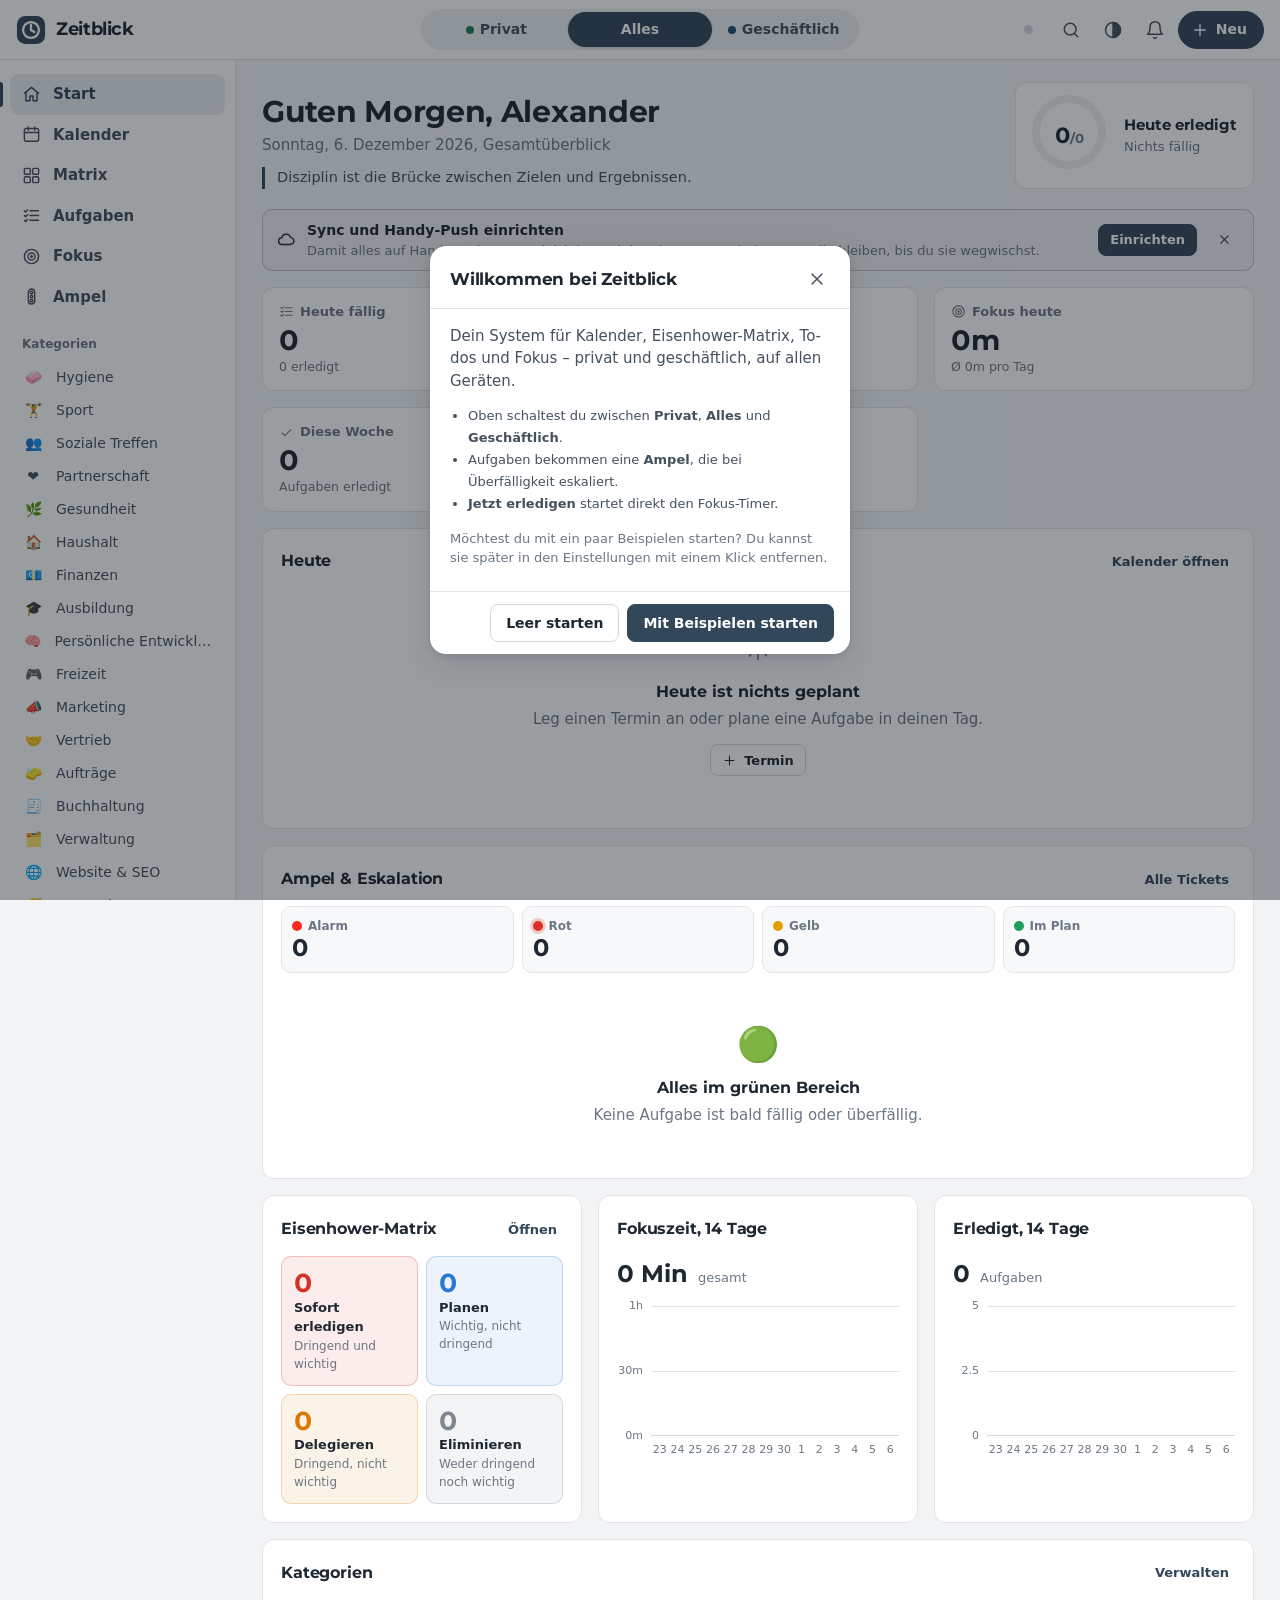
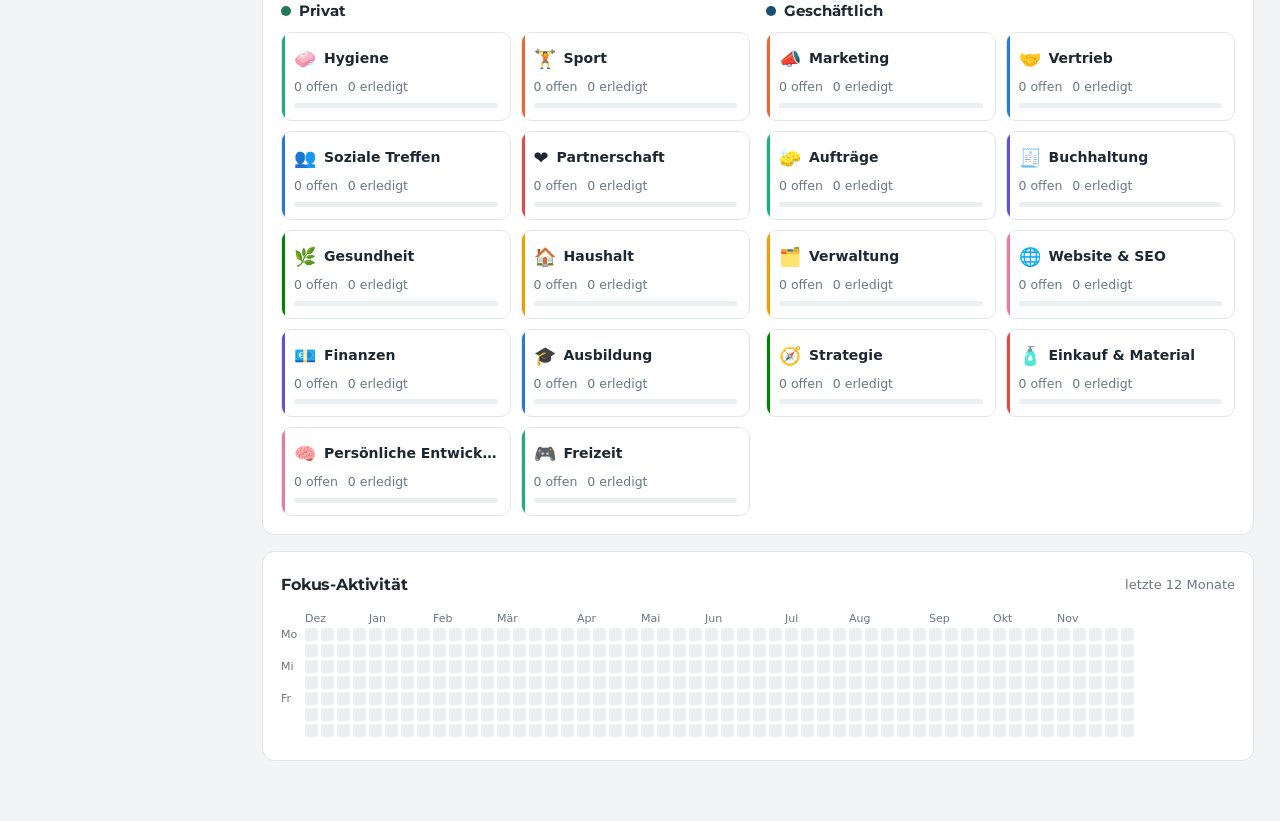
==== index.html @ 4bfe98ce "Add files via upload" ====
<!DOCTYPE html>
<html lang="de" data-theme="light">
<head>
<meta charset="utf-8">
<meta name="viewport" content="width=device-width, initial-scale=1, viewport-fit=cover">
<title>Zeitblick</title>
<meta name="description" content="Kalender, Eisenhower-Matrix, To-dos und Fokus – privat und geschäftlich, auf allen Geräten.">
<meta name="theme-color" content="#ffffff">
<meta name="apple-mobile-web-app-capable" content="yes">
<meta name="mobile-web-app-capable" content="yes">
<meta name="apple-mobile-web-app-title" content="Zeitblick">
<meta name="apple-mobile-web-app-status-bar-style" content="default">
<link rel="manifest" href="manifest.webmanifest">
<link rel="icon" href="icons/icon-192.png" type="image/png">
<link rel="apple-touch-icon" href="icons/icon-180.png">
<link rel="preconnect" href="https://fonts.googleapis.com">
<link rel="preconnect" href="https://fonts.gstatic.com" crossorigin>
<link rel="stylesheet" href="https://fonts.googleapis.com/css2?family=Montserrat:wght@500;600;700&display=swap">
<link rel="stylesheet" href="css/app.css">
<script>
  // Farbmodus sofort setzen (kein Aufblitzen)
  try {
    var l = JSON.parse(localStorage.getItem('zb.local.v1') || '{}');
    var t = l.theme || 'auto', h = new Date().getHours();
    if (l.nightAuto && (h >= 21 || h < 6)) t = 'night';
    else if (t === 'auto') t = matchMedia('(prefers-color-scheme: dark)').matches ? 'dark' : 'light';
    document.documentElement.setAttribute('data-theme', t);
  } catch (e) {}
</script>
<script src="vendor/qrcode.js" defer></script>
<script type="module" src="js/app.js"></script>
</head>
<body data-area="all">
<div id="app"><div style="display:grid;place-items:center;min-height:100vh;font-family:system-ui;color:#6b7784">Zeitblick lädt …</div></div>
<noscript>Zeitblick braucht JavaScript.</noscript>
</body>
</html>
---- css/app.css ----
/* Zeitblick – Gestaltung angelehnt an GeneratePress: ruhige Flächen, klare Linien, Farbe nur mit Bedeutung */

/* ------------------------------------------------------------------ Tokens */
:root {
  color-scheme: light;
  --bg: #f2f4f6;
  --surface: #ffffff;
  --surface-2: #f7f8fa;
  --surface-3: #eceff2;
  --line: #e1e5ea;
  --line-2: #d3d9df;
  --ink: #1e2832;
  --ink-2: #44515e;
  --muted: #6b7784;
  --biz: #1b4f72;
  --priv: #23795a;
  --all: #33475b;
  --accent: var(--all);
  --accent-ink: #ffffff;
  --q1: #d93025;
  --q2: #2a78d6;
  --q3: #d97a00;
  --q4: #7d8791;
  --ok: #1e9e5a;
  --warn: #e0a100;
  --bad: #d93025;
  --alarm: #ff2a1f;
  --focus-ring: color-mix(in srgb, var(--accent) 45%, transparent);
  --shadow-pop: 0 10px 30px rgba(20, 30, 40, .14), 0 2px 6px rgba(20, 30, 40, .08);
  --font-head: "Montserrat", system-ui, -apple-system, "Segoe UI", Roboto, sans-serif;
  --font: system-ui, -apple-system, "Segoe UI", Roboto, "Helvetica Neue", Arial, sans-serif;
  --r-box: 12px;
  --r-card: 9px;
  --r-ctl: 8px;
  --top-h: 60px;
  --side-w: 236px;
  --safe-b: env(safe-area-inset-bottom, 0px);
  --safe-t: env(safe-area-inset-top, 0px);
}
[data-theme="dark"] {
  color-scheme: dark;
  --bg: #12161b;
  --surface: #1a2027;
  --surface-2: #20272f;
  --surface-3: #2a323c;
  --line: #2a323c;
  --line-2: #36404b;
  --ink: #e8ecf0;
  --ink-2: #c2cad2;
  --muted: #8f9ba7;
  --biz: #5aa7da;
  --priv: #4fc28c;
  --all: #a9bccf;
  --accent-ink: #0d1217;
  --q1: #f0605a;
  --q2: #5598e7;
  --q3: #f0a030;
  --q4: #8f99a3;
  --ok: #3fbf78;
  --warn: #f0b429;
  --bad: #f0605a;
  --alarm: #ff4a3d;
  --shadow-pop: 0 12px 34px rgba(0, 0, 0, .5), 0 2px 8px rgba(0, 0, 0, .4);
}
/* Nachtmodus: kein Blauanteil, gedämpftes Rotlicht */
[data-theme="night"] {
  color-scheme: dark;
  --bg: #0d0403;
  --surface: #160806;
  --surface-2: #1d0b08;
  --surface-3: #2a110c;
  --line: #2a110c;
  --line-2: #3a1a12;
  --ink: #f0a184;
  --ink-2: #d68a6f;
  --muted: #a8644f;
  --biz: #ff8657;
  --priv: #e3a04a;
  --all: #e9946f;
  --accent-ink: #120503;
  --q1: #ff5a3c;
  --q2: #ff9b6b;
  --q3: #e3a04a;
  --q4: #9a5b48;
  --ok: #d9a441;
  --warn: #ffb347;
  --bad: #ff4a2e;
  --alarm: #ff3b1f;
  --shadow-pop: 0 12px 34px rgba(0, 0, 0, .6);
}
[data-theme="night"] img, [data-theme="night"] .qr-box { filter: sepia(1) saturate(3) hue-rotate(-25deg) brightness(.75); }

body[data-area="b"] { --accent: var(--biz); }
body[data-area="p"] { --accent: var(--priv); }
body[data-area="all"] { --accent: var(--all); }

/* ------------------------------------------------------------------ Basis */
*, *::before, *::after { box-sizing: border-box; }
html { -webkit-text-size-adjust: 100%; }
body {
  margin: 0; background: var(--bg); color: var(--ink);
  font: 15px/1.5 var(--font);
  -webkit-font-smoothing: antialiased;
  overscroll-behavior-y: none;
}
h1, h2, h3, h4 { font-family: var(--font-head); color: var(--ink); margin: 0; letter-spacing: -.01em; }
h1 { font-size: 26px; font-weight: 700; line-height: 1.2; }
h2 { font-size: 17px; font-weight: 700; line-height: 1.3; }
h3 { font-size: 15px; font-weight: 600; }
p { margin: 0 0 .6em; }
a { color: var(--accent); }
button, input, select, textarea { font: inherit; color: inherit; }
button { cursor: pointer; }
:focus-visible { outline: 2px solid var(--focus-ring); outline-offset: 2px; border-radius: 6px; }
.num { font-family: var(--font-head); font-variant-numeric: tabular-nums; }
.muted { color: var(--muted); }
.small { font-size: 13px; }
.tiny { font-size: 12px; }
.hide { display: none !important; }
.sr { position: absolute; width: 1px; height: 1px; overflow: hidden; clip: rect(0 0 0 0); white-space: nowrap; }
.ic { flex: none; display: block; }
.row { display: flex; align-items: center; gap: 8px; }
.row.wrap { flex-wrap: wrap; }
.grow { flex: 1 1 auto; min-width: 0; }
.ellip { overflow: hidden; text-overflow: ellipsis; white-space: nowrap; }
.sp { flex: 1; }
hr.sep { border: 0; border-top: 1px solid var(--line); margin: 14px 0; }

/* ------------------------------------------------------------------ Shell */
#app { min-height: 100vh; min-height: 100dvh; }
.topbar {
  position: sticky; top: 0; z-index: 40;
  height: calc(var(--top-h) + var(--safe-t)); padding: var(--safe-t) 16px 0;
  display: grid; grid-template-columns: 1fr auto 1fr; align-items: center; gap: 12px;
  background: var(--surface); border-bottom: 1px solid var(--line);
}
.brand { display: flex; align-items: center; gap: 10px; text-decoration: none; color: var(--ink); min-width: 0; }
.brand-mark { width: 30px; height: 30px; flex: none; }
.brand b { font-family: var(--font-head); font-weight: 700; font-size: 18px; letter-spacing: -.02em; }
.top-right { display: flex; justify-content: flex-end; align-items: center; gap: 4px; }

.seg { position: relative; display: inline-grid; grid-auto-flow: column; grid-auto-columns: 1fr; background: var(--surface-3); border-radius: 999px; padding: 3px; }
.seg button { position: relative; z-index: 1; border: 0; background: none; padding: 7px 16px; border-radius: 999px; font-weight: 600; font-size: 14px; color: var(--ink-2); white-space: nowrap; transition: color .2s; display: flex; align-items: center; justify-content: center; gap: 6px; }
.seg button[aria-pressed="true"] { color: var(--accent-ink); }
.seg .seg-thumb { position: absolute; z-index: 0; top: 3px; bottom: 3px; left: 3px; border-radius: 999px; background: var(--accent); transition: transform .32s cubic-bezier(.3, 1.3, .5, 1), width .3s, background-color .3s; box-shadow: 0 1px 3px rgba(0, 0, 0, .12); }
.seg.small button { padding: 5px 12px; font-size: 13px; }
.seg-area .dotp, .seg-area .dotb { width: 8px; height: 8px; border-radius: 50%; }
.seg-area .dotp { background: var(--priv); }
.seg-area .dotb { background: var(--biz); }
.seg-area button[aria-pressed="true"] .dotp, .seg-area button[aria-pressed="true"] .dotb { background: var(--accent-ink); opacity: .85; }

.icon-btn { width: 38px; height: 38px; border: 0; background: none; border-radius: 10px; display: inline-grid; place-items: center; color: var(--ink-2); position: relative; flex: none; }
.icon-btn:hover { background: var(--surface-3); color: var(--ink); }
.icon-btn.sm { width: 30px; height: 30px; border-radius: 8px; }
.badge { position: absolute; top: 3px; right: 2px; min-width: 18px; height: 18px; padding: 0 5px; border-radius: 9px; background: var(--bad); color: #fff; font-size: 11px; font-weight: 700; display: grid; place-items: center; border: 2px solid var(--surface); }
.badge.pulse { animation: pulseBadge 1.4s infinite; }
@keyframes pulseBadge { 50% { transform: scale(1.15); } }

.sync-dot { width: 9px; height: 9px; border-radius: 50%; background: var(--muted); display: inline-block; }
.sync-dot.ok { background: var(--ok); }
.sync-dot.busy { background: var(--warn); animation: blink 1s infinite; }
.sync-dot.err { background: var(--bad); }
.sync-dot.off { background: var(--line-2); }
@keyframes blink { 50% { opacity: .35; } }

.layout { display: grid; grid-template-columns: var(--side-w) minmax(0, 1fr); min-height: calc(100vh - var(--top-h)); }
.sidebar { position: sticky; top: calc(var(--top-h) + var(--safe-t)); height: calc(100vh - var(--top-h) - var(--safe-t)); overflow-y: auto; background: var(--surface); border-right: 1px solid var(--line); padding: 14px 10px 20px; display: flex; flex-direction: column; gap: 2px; }
.nav a { display: flex; align-items: center; gap: 12px; padding: 9px 12px; border-radius: 9px; color: var(--ink-2); text-decoration: none; font-weight: 550; position: relative; }
.nav a:hover { background: var(--surface-2); color: var(--ink); }
.nav a.on { background: color-mix(in srgb, var(--accent) 11%, transparent); color: var(--accent); }
.nav a.on::before { content: ""; position: absolute; left: -10px; top: 8px; bottom: 8px; width: 3px; border-radius: 0 3px 3px 0; background: var(--accent); }
.nav a .cnt { margin-left: auto; font-size: 12px; color: var(--muted); font-weight: 600; }
.nav a .cnt.red { color: var(--bad); }
.side-title { font-size: 12px; font-weight: 600; color: var(--muted); padding: 16px 12px 6px; display: flex; align-items: center; }
.side-cats a { padding: 6px 12px; font-size: 14px; font-weight: 500; }
.side-cats .ci { width: 22px; text-align: center; }
.side-foot { margin-top: auto; padding-top: 12px; }

.main { min-width: 0; padding: 22px 26px 60px; overflow-x: clip; }
.main.full { padding: 0; }
.page-head { display: flex; align-items: flex-end; gap: 12px; flex-wrap: wrap; margin-bottom: 18px; }
.page-head h1 { flex: 1 1 auto; }
.page-sub { color: var(--muted); margin-top: 4px; }

.bottomnav { display: none; }
.fab { display: none; }

/* ------------------------------------------------------------------ Boxen & Buttons */
.panel { background: var(--surface); border: 1px solid var(--line); border-radius: var(--r-box); padding: 18px; min-width: 0; }
.panel.flush { padding: 0; }
.panel-head { display: flex; align-items: center; gap: 10px; margin-bottom: 12px; min-height: 30px; }
.panel-head h2 { flex: 1; font-size: 16px; }
.panel-head .link { font-size: 13px; color: var(--accent); text-decoration: none; font-weight: 600; background: none; border: 0; padding: 4px 6px; border-radius: 6px; }
.panel-head .link:hover { background: var(--surface-2); }

.btn { display: inline-flex; align-items: center; justify-content: center; gap: 7px; height: 38px; padding: 0 15px; border-radius: var(--r-ctl); border: 1px solid var(--line-2); background: var(--surface); color: var(--ink); font-weight: 600; font-size: 14px; white-space: nowrap; text-decoration: none; transition: background-color .15s, border-color .15s, transform .08s; }
.btn:hover { background: var(--surface-2); border-color: var(--muted); }
.btn:active { transform: translateY(1px); }
.btn-primary { background: var(--accent); border-color: var(--accent); color: var(--accent-ink); }
.btn-primary:hover { background: color-mix(in srgb, var(--accent) 88%, #000); border-color: transparent; }
.btn-danger { background: var(--bad); border-color: var(--bad); color: #fff; }
.btn-danger:hover { background: color-mix(in srgb, var(--bad) 85%, #000); }
.btn-ghost { border-color: transparent; background: transparent; }
.btn-ghost:hover { background: var(--surface-3); border-color: transparent; }
.btn.sm { height: 32px; padding: 0 11px; font-size: 13px; }
.btn.lg { height: 46px; padding: 0 22px; font-size: 15px; border-radius: 10px; }
.btn[disabled] { opacity: .5; pointer-events: none; }
.btn-new { border-radius: 999px; padding: 0 16px 0 12px; }

.chip { display: inline-flex; align-items: center; gap: 5px; height: 26px; padding: 0 10px; border-radius: 999px; background: var(--surface-3); color: var(--ink-2); font-size: 12.5px; font-weight: 600; white-space: nowrap; border: 1px solid transparent; }
button.chip:hover { border-color: var(--line-2); }
.chip.on { background: color-mix(in srgb, var(--accent) 14%, transparent); color: var(--accent); border-color: color-mix(in srgb, var(--accent) 35%, transparent); }
.chip .cdot { width: 8px; height: 8px; border-radius: 50%; }
.chips { display: flex; flex-wrap: wrap; gap: 6px; }
.chips.scroll { flex-wrap: nowrap; overflow-x: auto; scrollbar-width: none; padding-bottom: 2px; }
.chips.scroll::-webkit-scrollbar { display: none; }

/* ------------------------------------------------------------------ Formulare */
.input, .select, .textarea { width: 100%; height: 40px; padding: 0 12px; border: 1px solid var(--line-2); border-radius: var(--r-ctl); background: var(--surface); color: var(--ink); outline: none; transition: border-color .15s, box-shadow .15s; }
.textarea { height: auto; min-height: 80px; padding: 10px 12px; resize: vertical; line-height: 1.45; }
.input:focus, .select:focus, .textarea:focus { border-color: var(--accent); box-shadow: 0 0 0 3px var(--focus-ring); }
.input.title-in { height: 48px; font-size: 19px; font-weight: 600; font-family: var(--font-head); border-color: transparent; padding: 0 4px; background: transparent; }
.input.title-in:focus { box-shadow: none; border-color: transparent; border-bottom: 2px solid var(--accent); border-radius: 0; }
.field { display: grid; gap: 6px; margin-bottom: 14px; min-width: 0; }
.field > label, .lbl { font-size: 13px; font-weight: 600; color: var(--ink-2); display: flex; align-items: center; gap: 6px; }
.field .hint { font-size: 12.5px; color: var(--muted); }
.fgrid { display: grid; grid-template-columns: 1fr 1fr; gap: 0 12px; }
.fgrid.three { grid-template-columns: 1fr 1fr 1fr; }
input[type="date"].input, input[type="time"].input { padding: 0 8px; }
.switch { position: relative; display: inline-flex; align-items: center; gap: 10px; cursor: pointer; user-select: none; }
.switch input { position: absolute; opacity: 0; width: 1px; height: 1px; }
.switch .tr { width: 40px; height: 23px; border-radius: 12px; background: var(--line-2); position: relative; transition: background-color .2s; flex: none; }
.switch .tr::after { content: ""; position: absolute; top: 2.5px; left: 2.5px; width: 18px; height: 18px; border-radius: 50%; background: #fff; box-shadow: 0 1px 3px rgba(0, 0, 0, .25); transition: transform .22s cubic-bezier(.3, 1.4, .5, 1); }
.switch input:checked + .tr { background: var(--accent); }
.switch input:checked + .tr::after { transform: translateX(17px); }
.switch input:focus-visible + .tr { outline: 2px solid var(--focus-ring); outline-offset: 2px; }
.optrow { display: flex; align-items: center; gap: 12px; padding: 12px 0; border-top: 1px solid var(--line); }
.optrow:first-child { border-top: 0; }
.optrow .grow b { display: block; font-weight: 600; }
.optrow .grow span { font-size: 13px; color: var(--muted); }

/* ------------------------------------------------------------------ Ampel */
.amp { width: 10px; height: 10px; border-radius: 50%; flex: none; display: inline-block; background: var(--line-2); }
.amp.green { background: var(--ok); }
.amp.yellow { background: var(--warn); }
.amp.red { background: var(--bad); box-shadow: 0 0 0 3px color-mix(in srgb, var(--bad) 22%, transparent); }
.amp.alarm { background: var(--alarm); animation: ampPulse 1.1s infinite; }
.amp.done { background: var(--ok); opacity: .5; }
@keyframes ampPulse { 0% { box-shadow: 0 0 0 0 color-mix(in srgb, var(--alarm) 70%, transparent); } 70% { box-shadow: 0 0 0 8px transparent; } 100% { box-shadow: 0 0 0 0 transparent; } }
.amp-lbl { font-size: 12px; font-weight: 700; display: inline-flex; align-items: center; gap: 6px; }
.amp-lbl.red, .amp-lbl.alarm { color: var(--bad); }
.amp-lbl.yellow { color: color-mix(in srgb, var(--warn) 70%, var(--ink)); }
.amp-lbl.green { color: var(--ok); }

/* ------------------------------------------------------------------ Aufgabenzeilen */
.tlist { display: flex; flex-direction: column; }
.trow { display: flex; align-items: flex-start; gap: 12px; padding: 11px 12px; border-radius: 10px; position: relative; cursor: pointer; transition: background-color .15s; touch-action: pan-y; }
.trow:hover { background: var(--surface-2); }
.trow + .trow::before { content: ""; position: absolute; top: 0; left: 46px; right: 12px; border-top: 1px solid var(--line); }
.trow:hover::before, .trow:hover + .trow::before { border-color: transparent; }
.chk { width: 22px; height: 22px; border-radius: 50%; border: 2px solid var(--pc, var(--line-2)); background: color-mix(in srgb, var(--pc, transparent) 9%, transparent); flex: none; display: grid; place-items: center; margin-top: 1px; color: transparent; transition: background-color .15s, transform .15s; padding: 0; }
.chk:hover { color: var(--pc, var(--muted)); }
.chk.on { background: var(--ok); border-color: var(--ok); color: #fff; }
.chk:active { transform: scale(.85); }
.chk .ic { width: 13px; height: 13px; stroke-width: 3; }
.p1 { --pc: var(--q1); } .p2 { --pc: var(--q3); } .p3 { --pc: var(--q2); } .p4 { --pc: var(--line-2); }
.ttitle { font-weight: 550; line-height: 1.35; overflow-wrap: anywhere; }
.trow.done .ttitle { text-decoration: line-through; color: var(--muted); }
.tmeta { display: flex; flex-wrap: wrap; align-items: center; gap: 4px 12px; margin-top: 3px; font-size: 12.5px; color: var(--muted); }
.tmeta span { display: inline-flex; align-items: center; gap: 4px; }
.tmeta .ic { width: 13px; height: 13px; }
.tmeta .over { color: var(--bad); font-weight: 600; }
.tmeta .soon { color: color-mix(in srgb, var(--warn) 70%, var(--ink)); font-weight: 600; }
.tright { display: flex; align-items: center; gap: 4px; margin-left: auto; padding-left: 6px; }
.trow .play { opacity: 0; transition: opacity .15s; }
.trow:hover .play, .trow:focus-within .play { opacity: 1; }
.trow.leaving { animation: leave .45s ease forwards; }
@keyframes leave { 30% { opacity: 1; transform: translateX(6px); } 100% { opacity: 0; transform: translateX(30px); height: 0; padding-top: 0; padding-bottom: 0; margin: 0; } }
.group-h { display: flex; align-items: center; gap: 8px; padding: 18px 12px 6px; font-weight: 700; font-family: var(--font-head); font-size: 14px; color: var(--ink); }
.group-h .n { color: var(--muted); font-weight: 600; font-size: 13px; }
.group-h.red { color: var(--bad); }
.empty { text-align: center; padding: 34px 16px; color: var(--muted); }
.empty .big { font-size: 34px; margin-bottom: 6px; }
.empty b { display: block; color: var(--ink); font-family: var(--font-head); font-size: 16px; margin-bottom: 4px; }
.catdot { width: 9px; height: 9px; border-radius: 3px; display: inline-block; flex: none; }

/* Schnelleingabe */
.quick { display: flex; align-items: center; gap: 8px; background: var(--surface); border: 1px solid var(--line-2); border-radius: 12px; padding: 6px 6px 6px 14px; transition: border-color .15s, box-shadow .15s; }
.quick:focus-within { border-color: var(--accent); box-shadow: 0 0 0 3px var(--focus-ring); }
.quick input { flex: 1; border: 0; outline: none; background: none; height: 38px; font-size: 15px; min-width: 0; }
.quick .ic-lead { color: var(--accent); }
.qchips { display: flex; flex-wrap: wrap; gap: 6px; margin: 8px 2px 0; min-height: 0; }
.qchips .chip { background: color-mix(in srgb, var(--accent) 12%, transparent); color: var(--accent); animation: pop .25s ease; }
@keyframes pop { from { transform: scale(.7); opacity: 0; } }

/* ------------------------------------------------------------------ Dashboard */
.hello { display: flex; align-items: flex-end; gap: 20px; flex-wrap: wrap; margin-bottom: 20px; }
.hello h1 { font-size: 30px; }
.hello .date { color: var(--muted); font-weight: 500; margin-top: 4px; }
.hello .leit { margin-top: 10px; color: var(--ink-2); font-size: 14.5px; max-width: 60ch; border-left: 3px solid var(--accent); padding-left: 12px; }
.hello-right { margin-left: auto; display: flex; gap: 10px; align-items: center; }
.dgrid { display: grid; grid-template-columns: repeat(12, minmax(0, 1fr)); gap: 16px; }
.c12 { grid-column: span 12; } .c8 { grid-column: span 8; } .c7 { grid-column: span 7; } .c6 { grid-column: span 6; } .c5 { grid-column: span 5; } .c4 { grid-column: span 4; } .c3 { grid-column: span 3; }
.kpis { display: grid; grid-template-columns: repeat(5, minmax(0, 1fr)); gap: 16px; }
.kpi { background: var(--surface); border: 1px solid var(--line); border-radius: var(--r-box); padding: 14px 16px; display: flex; flex-direction: column; gap: 2px; text-decoration: none; color: inherit; position: relative; overflow: hidden; }
a.kpi:hover { border-color: var(--line-2); }
.kpi .k-l { font-size: 13px; color: var(--muted); font-weight: 600; display: flex; align-items: center; gap: 6px; }
.kpi .k-v { font-family: var(--font-head); font-size: 28px; font-weight: 700; line-height: 1.15; font-variant-numeric: tabular-nums; }
.kpi .k-s { font-size: 12.5px; color: var(--muted); }
.kpi.alert { border-color: color-mix(in srgb, var(--bad) 45%, var(--line)); }
.kpi.alert .k-v { color: var(--bad); }
.hero-day { display: flex; align-items: center; gap: 18px; }
.hero-day .ring-wrap { position: relative; flex: none; }
.hero-day .ring-wrap .num { position: absolute; inset: 0; display: flex; align-items: center; justify-content: center; font-size: 22px; font-weight: 700; }
.hero-day .ring-val { transition: stroke-dashoffset 1s cubic-bezier(.3, 1, .4, 1); }

.agenda { position: relative; }
.ag-item { display: grid; grid-template-columns: 58px 4px 1fr auto; gap: 12px; align-items: center; padding: 9px 4px; border-radius: 8px; cursor: pointer; }
.ag-item:hover { background: var(--surface-2); }
.ag-time { font-size: 13px; font-weight: 600; color: var(--ink-2); text-align: right; font-variant-numeric: tabular-nums; }
.ag-bar { width: 4px; align-self: stretch; border-radius: 4px; min-height: 30px; }
.ag-title { font-weight: 600; line-height: 1.3; }
.ag-sub { font-size: 12.5px; color: var(--muted); }
.ag-now { display: flex; align-items: center; gap: 8px; color: var(--bad); font-size: 12px; font-weight: 700; padding: 2px 4px; }
.ag-now::after { content: ""; flex: 1; height: 2px; background: var(--bad); border-radius: 2px; }
.ag-item.past { opacity: .55; }

.amp-summary { display: grid; grid-template-columns: repeat(4, 1fr); gap: 8px; margin-bottom: 12px; }
.amp-cell { border-radius: 10px; padding: 10px; background: var(--surface-2); border: 1px solid var(--line); text-align: left; cursor: pointer; text-decoration: none; color: var(--ink); display: block; }
.amp-cell:hover { border-color: var(--line-2); }
.amp-cell .n { font-family: var(--font-head); font-size: 24px; font-weight: 700; line-height: 1.1; display: block; }
.amp-cell .l { font-size: 12px; color: var(--muted); font-weight: 600; display: flex; align-items: center; gap: 6px; }
.amp-cell.alarm.has { background: color-mix(in srgb, var(--alarm) 12%, var(--surface)); border-color: color-mix(in srgb, var(--alarm) 40%, transparent); }
.amp-cell.alarm.has .n { color: var(--alarm); }
.amp-cell.red.has .n { color: var(--bad); }

.mini-matrix { display: grid; grid-template-columns: 1fr 1fr; gap: 8px; }
.mm { border-radius: 10px; padding: 12px; background: color-mix(in srgb, var(--qc) 9%, var(--surface)); border: 1px solid color-mix(in srgb, var(--qc) 25%, transparent); text-decoration: none; color: var(--ink); display: block; }
.mm:hover { border-color: var(--qc); }
.mm .n { font-family: var(--font-head); font-size: 26px; font-weight: 700; color: var(--qc); line-height: 1.1; }
.mm .l { font-size: 13px; font-weight: 600; }
.mm .s { font-size: 12px; color: var(--muted); }
.q1c { --qc: var(--q1); } .q2c { --qc: var(--q2); } .q3c { --qc: var(--q3); } .q4c { --qc: var(--q4); }

.cat-tiles { display: grid; grid-template-columns: repeat(auto-fill, minmax(170px, 1fr)); gap: 10px; }
.cat-tile { display: flex; flex-direction: column; gap: 6px; padding: 12px; border-radius: 10px; border: 1px solid var(--line); background: var(--surface); text-decoration: none; color: var(--ink); position: relative; overflow: hidden; }
.cat-tile:hover { border-color: var(--cc); }
.cat-tile::after { content: ""; position: absolute; left: 0; top: 0; bottom: 0; width: 3px; background: var(--cc); }
.cat-tile .top { display: flex; align-items: center; gap: 8px; font-weight: 650; font-size: 14px; }
.cat-tile .em { font-size: 18px; }
.cat-tile .meta { font-size: 12.5px; color: var(--muted); display: flex; flex-wrap: wrap; gap: 0 10px; }
.cat-tile .meta span { white-space: nowrap; }
.cat-tile .meta .red { color: var(--bad); font-weight: 700; }
.pbar { height: 5px; border-radius: 3px; background: var(--surface-3); overflow: hidden; }
.pbar > i { display: block; height: 100%; border-radius: 3px; background: var(--cc, var(--accent)); transition: width .6s; }
.area-cols { display: grid; grid-template-columns: 1fr 1fr; gap: 16px; }
.area-h { display: flex; align-items: center; gap: 8px; margin-bottom: 10px; font-family: var(--font-head); font-weight: 700; }
.area-h i { width: 10px; height: 10px; border-radius: 50%; }

/* Diagramme */
.chart { width: 100%; height: auto; display: block; overflow: visible; }
.chart .grid { stroke: var(--line); stroke-width: 1; vector-effect: non-scaling-stroke; }
.chart .axis { stroke: var(--line-2); stroke-width: 1; vector-effect: non-scaling-stroke; }
.chart .tick { fill: var(--muted); font-size: 11px; font-family: var(--font); }
.chart .bar path { transition: opacity .15s; }
.chart .bar:hover path { opacity: .8; }
.heat-wrap { overflow-x: auto; }
.chart.heat { width: auto; max-width: none; }
.cols { display: grid; grid-template-columns: auto minmax(0, 1fr); gap: 8px; padding-top: 6px; }
.cols-y { position: relative; height: var(--h); min-width: 26px; }
.cols-y span { position: absolute; right: 0; transform: translateY(-50%); font-size: 11px; color: var(--muted); white-space: nowrap; font-variant-numeric: tabular-nums; }
.cols-plot { position: relative; min-width: 0; }
.cols-grid { position: absolute; left: 0; right: 0; top: 0; height: var(--h); display: flex; flex-direction: column; justify-content: space-between; pointer-events: none; }
.cols-grid i { display: block; border-top: 1px solid var(--line); }
.cols-grid i:last-child { border-color: var(--line-2); }
.cols-bars { position: relative; height: var(--h); display: flex; align-items: flex-end; }
.cb { flex: 1 1 0; height: 100%; display: flex; align-items: flex-end; justify-content: center; min-width: 0; cursor: default; }
.cb i { display: block; width: min(24px, 64%); border-radius: 4px 4px 0 0; transition: opacity .15s; }
.cb:hover i { opacity: .8; }
.cols-x { display: flex; margin-top: 6px; }
.cols-x span { flex: 1 1 0; min-width: 0; text-align: center; font-size: 11px; color: var(--muted); white-space: nowrap; overflow: visible; }
.share { display: flex; gap: 2px; height: 12px; border-radius: 6px; overflow: hidden; background: var(--surface); }
.share span { display: block; min-width: 3px; }
.legend { list-style: none; padding: 0; margin: 12px 0 0; display: grid; grid-template-columns: repeat(auto-fill, minmax(190px, 1fr)); gap: 6px 16px; font-size: 13px; }
.legend li { display: flex; align-items: center; gap: 8px; min-width: 0; }
.legend i { width: 10px; height: 10px; border-radius: 3px; flex: none; }
.legend b { margin-left: auto; font-weight: 600; font-variant-numeric: tabular-nums; }
.share-empty { color: var(--muted); font-size: 13px; padding: 8px 0; }
.chart-cap { display: flex; align-items: baseline; gap: 10px; margin-bottom: 8px; }
.chart-cap .num { font-size: 24px; font-weight: 700; }
.tip { position: fixed; z-index: 200; pointer-events: none; background: var(--ink); color: var(--surface); padding: 6px 9px; border-radius: 7px; font-size: 12.5px; font-weight: 600; opacity: 0; transform: translateY(4px); transition: opacity .12s, transform .12s; max-width: 260px; }
.tip.in { opacity: 1; transform: none; }

/* ------------------------------------------------------------------ Eisenhower-Matrix */
.mx-head { display: flex; align-items: center; gap: 10px; flex-wrap: wrap; margin-bottom: 14px; }
.matrix { display: grid; grid-template-columns: minmax(0, 1fr) minmax(0, 1fr); grid-template-rows: minmax(260px, auto) minmax(260px, auto); gap: 14px; position: relative; }
.mx-axis { display: none; }
.quad { --qc: var(--q1); min-width: 0; position: relative; background: var(--surface); border: 1px solid var(--line); border-top: 4px solid var(--qc); border-radius: var(--r-box); display: flex; flex-direction: column; min-height: 0; transition: box-shadow .2s, transform .2s, border-color .2s; }
.quad.q2 { --qc: var(--q2); } .quad.q3 { --qc: var(--q3); } .quad.q4 { --qc: var(--q4); }
.quad.drop { box-shadow: 0 0 0 3px color-mix(in srgb, var(--qc) 45%, transparent); transform: scale(1.01); }
.qhead { display: flex; align-items: center; gap: 10px; padding: 12px 14px 8px; }
.qhead .qn { font-family: var(--font-head); font-weight: 700; font-size: 16px; line-height: 1.2; }
.qhead .qs { font-size: 12.5px; color: var(--muted); }
.qhead .qcount { margin-left: auto; font-family: var(--font-head); font-weight: 700; font-size: 22px; color: var(--qc); min-width: 28px; text-align: right; font-variant-numeric: tabular-nums; }
.qbody { flex: 1; padding: 4px 10px 10px; display: flex; flex-direction: column; gap: 8px; overflow-y: auto; max-height: 460px; min-height: 80px; }
.qempty { margin: auto; text-align: center; color: var(--muted); font-size: 13px; padding: 16px; }
.qadd { display: flex; align-items: center; gap: 8px; margin: 0 10px 10px; padding: 0 10px; border: 1px dashed var(--line-2); border-radius: 9px; color: var(--muted); }
.qadd input { flex: 1; border: 0; background: none; outline: none; height: 36px; min-width: 0; font-size: 14px; }
.qadd:focus-within { border-style: solid; border-color: var(--qc); color: var(--ink); }
.qcard { position: relative; background: var(--surface); border: 1px solid var(--line); border-left: 3px solid var(--cc, var(--line-2)); border-radius: var(--r-card); padding: 10px 10px 10px 11px; display: flex; gap: 10px; align-items: flex-start; cursor: grab; user-select: none; touch-action: pan-y; transition: box-shadow .15s, transform .15s, opacity .2s; }
.qcard:hover { box-shadow: 0 3px 10px rgba(0, 0, 0, .07); }
.qcard.ghost { opacity: .35; }
.qcard.dragging { position: fixed; z-index: 120; pointer-events: none; box-shadow: var(--shadow-pop); transform: rotate(2deg) scale(1.03); cursor: grabbing; }
.qcard .qt { font-weight: 600; font-size: 14px; line-height: 1.3; overflow-wrap: anywhere; }
.qcard .qm { display: flex; flex-wrap: wrap; gap: 4px 10px; font-size: 12px; color: var(--muted); margin-top: 4px; align-items: center; }
.qcard .qm .over { color: var(--bad); font-weight: 700; }
.qcard .grow { min-width: 0; }
.qcard .qm span { display: inline-flex; align-items: center; gap: 3px; white-space: nowrap; max-width: 100%; overflow: hidden; text-overflow: ellipsis; }
.qcard.leaving { animation: leaveCard .4s ease forwards; }
@keyframes leaveCard { 40% { transform: scale(1.03); } 100% { transform: scale(.9); opacity: 0; } }
.qcard .go { margin-left: auto; flex: none; }
.qcard.alarm { border-color: color-mix(in srgb, var(--alarm) 55%, var(--line)); animation: cardAlarm 2s infinite; }
@keyframes cardAlarm { 50% { box-shadow: 0 0 0 3px color-mix(in srgb, var(--alarm) 25%, transparent); } }
.qcard.enter { animation: cardIn .35s cubic-bezier(.3, 1.3, .5, 1); }
@keyframes cardIn { from { opacity: 0; transform: translateY(-8px) scale(.96); } }
.btn-now { height: 28px; padding: 0 10px 0 8px; border-radius: 999px; border: 0; background: var(--q1); color: #fff; font-size: 12px; font-weight: 700; display: inline-flex; align-items: center; gap: 5px; white-space: nowrap; }
.btn-now .ic { width: 12px; height: 12px; }
.btn-now:hover { filter: brightness(1.08); }
.q-progress { height: 4px; margin: 0 14px 6px; border-radius: 2px; background: var(--surface-3); overflow: hidden; }
.q-progress i { display: block; height: 100%; background: var(--qc); transition: width .5s; }

/* ------------------------------------------------------------------ Kalender */
.cal { display: grid; grid-template-columns: 250px minmax(0, 1fr); grid-template-rows: minmax(0, 1fr); height: calc(100vh - var(--top-h) - var(--safe-t)); }
.cal-side { border-right: 1px solid var(--line); background: var(--surface); padding: 16px 14px; overflow-y: auto; }
.cal-create { height: 48px; border-radius: 16px; padding: 0 20px 0 14px; border: 0; background: var(--surface); box-shadow: 0 1px 3px rgba(0, 0, 0, .18), 0 4px 10px rgba(0, 0, 0, .08); font-weight: 650; display: inline-flex; align-items: center; gap: 10px; margin-bottom: 18px; color: var(--ink); }
.cal-create:hover { box-shadow: 0 2px 6px rgba(0, 0, 0, .2), 0 6px 16px rgba(0, 0, 0, .1); }
.cal-create .ic { color: var(--accent); }
.minical { user-select: none; margin-bottom: 18px; }
.minical .mh { display: flex; align-items: center; justify-content: space-between; font-weight: 650; font-size: 14px; margin-bottom: 4px; padding-left: 4px; }
.minical table { width: 100%; border-collapse: collapse; table-layout: fixed; }
.minical th { font-size: 11px; color: var(--muted); font-weight: 600; padding: 4px 0; }
.minical td { text-align: center; padding: 1px 0; }
.minical td button { width: 28px; height: 28px; border-radius: 50%; border: 0; background: none; font-size: 12px; font-weight: 500; color: var(--ink-2); position: relative; }
.minical td button:hover { background: var(--surface-3); }
.minical td button.out { color: var(--line-2); }
.minical td button.today { background: var(--accent); color: var(--accent-ink); font-weight: 700; }
.minical td button.sel:not(.today) { background: color-mix(in srgb, var(--accent) 16%, transparent); color: var(--accent); font-weight: 700; }
.minical td button.has::after { content: ""; position: absolute; bottom: 3px; left: 50%; width: 4px; height: 4px; margin-left: -2px; border-radius: 50%; background: var(--muted); }
.minical td button.today.has::after { background: var(--accent-ink); }
.layer { display: flex; align-items: center; gap: 10px; padding: 6px 4px; border-radius: 6px; cursor: pointer; font-size: 14px; }
.layer:hover { background: var(--surface-2); }
.layer input { width: 18px; height: 18px; accent-color: var(--lc); margin: 0; }
.cal-main { display: flex; flex-direction: column; min-width: 0; min-height: 0; background: var(--surface); }
.cal-bar { display: flex; align-items: center; gap: 8px; padding: 10px 16px; border-bottom: 1px solid var(--line); flex-wrap: wrap; }
.cal-bar h2 { font-size: 20px; font-weight: 600; margin-left: 6px; flex: 1; min-width: 120px; }
.cal-body { flex: 1; min-height: 0; display: flex; flex-direction: column; }
.tg-head { display: grid; grid-template-columns: 56px repeat(var(--days), minmax(0, 1fr)); border-bottom: 1px solid var(--line); padding-right: var(--sbw, 0px); }
.tg-dayh { text-align: center; padding: 8px 0 6px; cursor: pointer; }
.tg-dayh .wd { font-size: 11.5px; font-weight: 650; color: var(--muted); }
.tg-dayh .dn { width: 40px; height: 40px; margin: 2px auto 0; border-radius: 50%; display: grid; place-items: center; font-size: 22px; font-weight: 500; font-family: var(--font-head); color: var(--ink); }
.tg-dayh:hover .dn { background: var(--surface-3); }
.tg-dayh.today .wd { color: var(--accent); }
.tg-dayh.today .dn { background: var(--accent); color: var(--accent-ink); }
.tg-allday { display: grid; grid-template-columns: 56px repeat(var(--days), minmax(0, 1fr)); border-bottom: 1px solid var(--line); min-height: 28px; padding-right: var(--sbw, 0px); }
.tg-allday .lbl { font-size: 11px; color: var(--muted); padding: 6px 6px 0 0; text-align: right; font-weight: 500; }
.tg-adcol { border-left: 1px solid var(--line); padding: 2px 2px 4px; display: flex; flex-direction: column; gap: 2px; min-width: 0; }
.tg-scroll { flex: 1; overflow-y: auto; position: relative; overscroll-behavior: contain; }
.tg-grid { display: grid; grid-template-columns: 56px repeat(var(--days), minmax(0, 1fr)); position: relative; }
.tg-hours { position: relative; }
.tg-hours div { height: var(--hh); position: relative; }
.tg-hours span { position: absolute; top: -8px; right: 8px; font-size: 11px; color: var(--muted); font-variant-numeric: tabular-nums; }
.tg-col { position: relative; border-left: 1px solid var(--line); background-image: linear-gradient(var(--line) 1px, transparent 1px); background-size: 100% var(--hh); touch-action: pan-y; }
.tg-col.today { background-color: color-mix(in srgb, var(--accent) 3%, transparent); }
.tg-col.weekend { background-color: var(--surface-2); }
.ev { position: absolute; left: 2px; right: 4px; border-radius: 6px; padding: 3px 6px; font-size: 12px; line-height: 1.25; overflow: hidden; cursor: pointer; color: var(--ev-ink, #fff); background: var(--ec); border: 1px solid var(--surface); z-index: 2; user-select: none; touch-action: none; }
.ev:hover { filter: brightness(1.05); z-index: 5; }
.ev b { font-weight: 650; display: block; white-space: nowrap; overflow: hidden; text-overflow: ellipsis; }
.ev .et { opacity: .92; white-space: nowrap; }
.ev.short b { display: inline; } .ev.short .et { display: inline; margin-left: 4px; }
.ev.google { background: color-mix(in srgb, var(--ec) 18%, var(--surface)); color: var(--ink); border-left: 3px solid var(--ec); }
.ev.focusblk { background: repeating-linear-gradient(135deg, color-mix(in srgb, var(--ec) 22%, var(--surface)) 0 6px, color-mix(in srgb, var(--ec) 12%, var(--surface)) 6px 12px); color: var(--ink); border-left: 3px solid var(--ec); }
.ev.dragging { opacity: .85; box-shadow: var(--shadow-pop); z-index: 50; }
.ev .rz { position: absolute; left: 0; right: 0; bottom: 0; height: 8px; cursor: ns-resize; }
.ev.sel-preview { background: color-mix(in srgb, var(--accent) 75%, transparent); border: 1px dashed var(--accent); }
.tk { position: absolute; left: 2px; right: 4px; height: 22px; box-shadow: 0 1px 4px rgba(0,0,0,.15); z-index: 4; border-radius: 6px; font-size: 12px; display: flex; align-items: center; gap: 5px; padding: 0 6px; background: var(--surface); border: 1px solid var(--accent); color: var(--ink); z-index: 3; cursor: pointer; overflow: hidden; white-space: nowrap; }
.tk .mini-chk { width: 13px; height: 13px; border-radius: 50%; border: 1.6px solid var(--accent); flex: none; }
.chipev { display: flex; align-items: center; gap: 5px; height: 21px; padding: 0 6px; border-radius: 5px; font-size: 12px; font-weight: 600; background: var(--ec); color: var(--ev-ink, #fff); overflow: hidden; white-space: nowrap; text-overflow: ellipsis; cursor: pointer; min-width: 0; }
.chipev.task { background: var(--surface); color: var(--ink); border: 1px solid var(--line-2); font-weight: 500; }
.chipev.task.done { text-decoration: line-through; color: var(--muted); }
.chipev.task .mini-chk { width: 12px; height: 12px; border-radius: 50%; border: 1.6px solid var(--ec); flex: none; }
.chipev.google { background: color-mix(in srgb, var(--ec) 18%, var(--surface)); color: var(--ink); }
.chipev .ct { overflow: hidden; text-overflow: ellipsis; }
.nowline { position: absolute; left: 0; right: 0; height: 2px; background: var(--bad); z-index: 6; pointer-events: none; }
.nowline::before { content: ""; position: absolute; left: -6px; top: -5px; width: 12px; height: 12px; border-radius: 50%; background: var(--bad); }
.month { flex: 1; display: grid; grid-template-rows: auto 1fr; min-height: 0; }
.month-h { display: grid; grid-template-columns: repeat(7, minmax(0, 1fr)); border-bottom: 1px solid var(--line); }
.month-h div { text-align: center; font-size: 11.5px; font-weight: 650; color: var(--muted); padding: 6px 0; }
.month-g { display: grid; grid-template-columns: repeat(7, minmax(0, 1fr)); grid-auto-rows: minmax(96px, 1fr); overflow-y: auto; }
.mcell { border-right: 1px solid var(--line); border-bottom: 1px solid var(--line); padding: 4px 4px 6px; display: flex; flex-direction: column; gap: 2px; min-width: 0; cursor: pointer; }
.mcell:nth-child(7n) { border-right: 0; }
.mcell.out { background: var(--surface-2); }
.mcell.out .md { color: var(--muted); }
.mcell .md { align-self: center; width: 26px; height: 26px; border-radius: 50%; display: grid; place-items: center; font-size: 12.5px; font-weight: 600; margin-bottom: 2px; }
.mcell.today .md { background: var(--accent); color: var(--accent-ink); }
.mcell .more { font-size: 12px; font-weight: 650; color: var(--ink-2); padding: 0 6px; border-radius: 4px; border: 0; background: none; text-align: left; }
.mcell .more:hover { background: var(--surface-3); }
.agenda-list { overflow-y: auto; padding: 8px 16px 40px; }
.agd { display: grid; grid-template-columns: 90px 1fr; gap: 14px; padding: 12px 0; border-bottom: 1px solid var(--line); }
.agd .dl { font-family: var(--font-head); }
.agd .dl b { font-size: 24px; display: block; line-height: 1; }
.agd .dl span { font-size: 12px; color: var(--muted); font-weight: 600; }
.agd.today .dl { color: var(--accent); }
.age { display: flex; align-items: center; gap: 12px; padding: 6px 8px; border-radius: 8px; cursor: pointer; }
.age:hover { background: var(--surface-2); }
.age .dot { width: 10px; height: 10px; border-radius: 50%; flex: none; }
.age .tm { width: 110px; font-size: 13px; color: var(--ink-2); flex: none; font-variant-numeric: tabular-nums; }

.ev-pop .ep-head { display: flex; gap: 12px; align-items: flex-start; }
.ev-pop .ep-sq { width: 14px; height: 14px; border-radius: 4px; margin-top: 6px; flex: none; }
.ev-pop h3 { font-size: 19px; font-family: var(--font-head); font-weight: 600; line-height: 1.3; }
.ev-pop .ep-line { display: flex; gap: 12px; align-items: flex-start; font-size: 14px; color: var(--ink-2); margin-top: 10px; }
.ev-pop .ep-line .ic { color: var(--muted); margin-top: 2px; }
.ev-pop .ep-tools { display: flex; justify-content: flex-end; gap: 2px; margin: -6px -6px 6px 0; }

/* ------------------------------------------------------------------ Fokus */
.focus-wrap { max-width: 1060px; margin: 0 auto; }
.focus-stage { position: relative; background: var(--surface); border: 1px solid var(--line); border-radius: 18px; overflow: hidden; display: grid; grid-template-columns: minmax(0, 1fr) 320px; min-height: 560px; }
.orb-zone { position: relative; display: flex; flex-direction: column; align-items: center; justify-content: center; gap: 4px; padding: 22px 20px 28px; min-height: 520px; background: radial-gradient(110% 80% at 50% 38%, color-mix(in srgb, var(--fc) 10%, var(--surface)) 0%, var(--surface) 68%); transition: background .6s; }
.orb-zone canvas { width: min(400px, 100%); aspect-ratio: 1; display: block; touch-action: none; cursor: default; }
.orb-zone canvas.dial { cursor: grab; }
.orb-center { text-align: center; margin-top: -6px; }
.orb-time { font-family: var(--font-head); font-weight: 600; font-size: clamp(42px, 6vw, 60px); letter-spacing: -.02em; line-height: 1; font-variant-numeric: tabular-nums; color: var(--ink); }
.orb-sub { margin-top: 10px; font-size: 14px; color: var(--ink-2); font-weight: 600; max-width: 260px; margin-inline: auto; overflow: hidden; text-overflow: ellipsis; white-space: nowrap; }
.orb-state { margin-top: 4px; font-size: 12.5px; color: var(--muted); }
.focus-side { border-left: 1px solid var(--line); padding: 20px; display: flex; flex-direction: column; gap: 16px; overflow-y: auto; }
.focus-side .presets { display: grid; grid-template-columns: repeat(4, 1fr); gap: 6px; }
.focus-side .presets button { height: 36px; border-radius: 8px; border: 1px solid var(--line-2); background: var(--surface); font-weight: 650; font-size: 13px; }
.focus-side .presets button.on { background: var(--fc); border-color: var(--fc); color: #fff; }
.focus-actions { display: flex; gap: 8px; }
.focus-actions .btn { flex: 1; }
.btn-start { height: 54px; border-radius: 14px; font-size: 17px; border: 0; background: var(--fc); color: #fff; font-weight: 700; display: flex; align-items: center; justify-content: center; gap: 10px; width: 100%; box-shadow: 0 6px 18px color-mix(in srgb, var(--fc) 35%, transparent); transition: transform .12s, box-shadow .2s; }
.btn-start:hover { transform: translateY(-1px); box-shadow: 0 8px 22px color-mix(in srgb, var(--fc) 45%, transparent); }
.btn-start:active { transform: translateY(1px); }
.focus-task { display: flex; align-items: center; gap: 10px; border: 1px solid var(--line-2); border-radius: 10px; padding: 9px 10px; background: var(--surface); width: 100%; text-align: left; }
.focus-task:hover { border-color: var(--fc); }
.focus-task .grow b { display: block; font-weight: 600; font-size: 14px; line-height: 1.3; }
.focus-task .grow span { font-size: 12px; color: var(--muted); }
.focus-done-card { text-align: center; }
.focus-done-card .gem-big { width: 96px; height: 96px; margin: 0 auto 10px; }
.gems { display: flex; flex-wrap: wrap; gap: 6px; }
.gem { width: 30px; height: 30px; display: grid; place-items: center; border-radius: 8px; background: var(--surface-2); }
.gem svg { display: block; }
.gem.broken { opacity: .45; filter: grayscale(1); }
.gems-day { display: grid; grid-template-columns: 96px 1fr; gap: 12px; padding: 10px 0; border-top: 1px solid var(--line); align-items: center; }
.gems-day:first-child { border-top: 0; }
.gems-day .gd { font-size: 13px; font-weight: 650; }
.gems-day .gd span { display: block; font-weight: 500; color: var(--muted); font-size: 12px; }
.focus-mini { display: inline-flex; align-items: center; gap: 8px; height: 32px; padding: 0 12px 0 8px; border-radius: 999px; background: color-mix(in srgb, var(--fc, var(--accent)) 14%, var(--surface)); color: var(--ink); font-weight: 700; font-size: 13px; border: 1px solid color-mix(in srgb, var(--fc, var(--accent)) 35%, transparent); text-decoration: none; font-variant-numeric: tabular-nums; }
.focus-mini i { width: 9px; height: 9px; border-radius: 50%; background: var(--fc, var(--accent)); animation: blink 2s infinite; }
.focus-full { position: fixed; inset: 0; z-index: 90; background: var(--surface); }
.focus-full .focus-stage { border: 0; border-radius: 0; min-height: 100vh; grid-template-columns: 1fr; }
.focus-full .focus-side { display: none; }
.focus-full .orb-zone { min-height: 100vh; }
.focus-full .orb-zone canvas { width: min(62vh, 92vw); }
.focus-full .orb-time { font-size: clamp(56px, 9vw, 96px); }
.focus-full .exit-full { position: absolute; top: 16px; right: 16px; z-index: 3; }

/* ------------------------------------------------------------------ Tickets / Ampel-Board */
.board { display: grid; grid-template-columns: repeat(4, minmax(0, 1fr)); gap: 14px; align-items: start; }
.bcol { background: var(--surface-2); border: 1px solid var(--line); border-radius: var(--r-box); padding: 10px; min-height: 160px; }
.bcol-h { display: flex; align-items: center; gap: 8px; padding: 4px 4px 10px; font-weight: 700; font-family: var(--font-head); font-size: 14px; }
.bcol-h .n { margin-left: auto; color: var(--muted); }
.bcol.alarm { background: color-mix(in srgb, var(--alarm) 6%, var(--surface-2)); border-color: color-mix(in srgb, var(--alarm) 30%, var(--line)); }
.ticket { background: var(--surface); border: 1px solid var(--line); border-radius: 9px; padding: 10px 11px; margin-bottom: 8px; cursor: pointer; display: block; width: 100%; text-align: left; }
.ticket:hover { border-color: var(--line-2); box-shadow: 0 2px 8px rgba(0, 0, 0, .06); }
.ticket .tno { font-size: 11.5px; color: var(--muted); font-weight: 700; font-variant-numeric: tabular-nums; display: flex; align-items: center; gap: 6px; }
.ticket .tt { font-weight: 600; font-size: 14px; margin: 3px 0 4px; line-height: 1.3; }
.ticket .tmeta { margin: 0; }
.ticket.alarm { border-color: color-mix(in srgb, var(--alarm) 50%, var(--line)); }

/* ------------------------------------------------------------------ Dialoge */
.sheet-back { position: fixed; inset: 0; z-index: 100; background: rgba(15, 22, 30, .42); display: grid; place-items: center; padding: 20px; opacity: 0; transition: opacity .2s; }
[data-theme="night"] .sheet-back { background: rgba(10, 2, 0, .6); }
.sheet-back.in { opacity: 1; }
.sheet { width: min(620px, 100%); max-height: min(88vh, 900px); background: var(--surface); border-radius: 16px; box-shadow: var(--shadow-pop); display: flex; flex-direction: column; transform: translateY(14px) scale(.98); transition: transform .26s cubic-bezier(.3, 1.2, .5, 1); overflow: hidden; }
.sheet-back.in .sheet { transform: none; }
.sheet-back.out .sheet { transform: translateY(10px) scale(.98); }
.sheet.sheet-sm { width: min(420px, 100%); }
.sheet.sheet-lg { width: min(860px, 100%); }
.sheet-back.side { place-items: stretch end; padding: 0; }
.sheet-back.side .sheet { width: min(560px, 100%); max-height: none; height: 100%; border-radius: 0; transform: translateX(30px); }
.sheet-back.side.in .sheet { transform: none; }
.sheet-head { display: flex; align-items: center; gap: 10px; padding: 14px 14px 10px 20px; border-bottom: 1px solid var(--line); }
.sheet-head h2 { flex: 1; font-size: 17px; }
.sheet-body { padding: 16px 20px; overflow-y: auto; flex: 1; }
.sheet-foot { display: flex; gap: 8px; justify-content: flex-end; padding: 12px 16px calc(12px + var(--safe-b)); border-top: 1px solid var(--line); flex-wrap: wrap; }
.sheet-foot .left { margin-right: auto; display: flex; gap: 6px; }
.confirm-text { color: var(--ink-2); }

.popover { position: fixed; z-index: 110; background: var(--surface); border-radius: 12px; box-shadow: var(--shadow-pop); border: 1px solid var(--line); padding: 14px; opacity: 0; transform: translateY(6px); transition: opacity .14s, transform .18s; max-height: 80vh; overflow-y: auto; }
.popover.in { opacity: 1; transform: none; }
.menu { display: flex; flex-direction: column; margin: -6px; }
.menu button, .menu a { display: flex; align-items: center; gap: 10px; padding: 9px 10px; border: 0; background: none; border-radius: 8px; text-align: left; color: var(--ink); text-decoration: none; font-size: 14px; }
.menu button:hover, .menu a:hover { background: var(--surface-2); }

/* Editor */
.qpick { display: grid; grid-template-columns: 1fr 1fr; gap: 6px; }
.qpick button { --qc: var(--q1); border: 1px solid var(--line-2); background: var(--surface); border-radius: 9px; padding: 8px 10px; text-align: left; display: flex; flex-direction: column; gap: 1px; transition: background-color .15s, border-color .15s; }
.qpick button b { font-size: 13.5px; font-family: var(--font-head); }
.qpick button span { font-size: 11.5px; color: var(--muted); }
.qpick button.on { border-color: var(--qc); background: color-mix(in srgb, var(--qc) 12%, var(--surface)); }
.qpick button.on b { color: var(--qc); }
.qpick .q2 { --qc: var(--q2); } .qpick .q3 { --qc: var(--q3); } .qpick .q4 { --qc: var(--q4); }
.prio-pick { display: grid; grid-template-columns: repeat(4, 1fr); gap: 6px; }
.prio-pick button { height: 36px; border-radius: 8px; border: 1px solid var(--line-2); background: var(--surface); font-weight: 650; font-size: 13px; display: flex; align-items: center; justify-content: center; gap: 6px; }
.prio-pick button i { width: 9px; height: 9px; border-radius: 50%; background: var(--pc); }
.prio-pick button.on { border-color: var(--pc); background: color-mix(in srgb, var(--pc) 12%, var(--surface)); }
.cat-pick { display: flex; flex-wrap: wrap; gap: 6px; }
.cat-pick button { height: 32px; padding: 0 11px; border-radius: 999px; border: 1px solid var(--line-2); background: var(--surface); font-size: 13px; font-weight: 600; display: inline-flex; align-items: center; gap: 6px; }
.cat-pick button.on { border-color: var(--cc); background: color-mix(in srgb, var(--cc) 14%, var(--surface)); }
.subs { display: flex; flex-direction: column; gap: 2px; }
.sub { display: flex; align-items: center; gap: 8px; padding: 4px 0; }
.sub input[type="text"] { flex: 1; border: 0; border-bottom: 1px solid transparent; background: none; outline: none; height: 30px; min-width: 0; }
.sub input[type="text"]:focus { border-bottom-color: var(--accent); }
.sub .chk { width: 18px; height: 18px; }
.sub.done input[type="text"] { text-decoration: line-through; color: var(--muted); }
.rem-pick { display: flex; flex-wrap: wrap; gap: 6px; }
.section-t { font-size: 12.5px; font-weight: 700; color: var(--muted); margin: 18px 0 8px; display: flex; align-items: center; gap: 8px; }
.section-t::after { content: ""; flex: 1; border-top: 1px solid var(--line); }
.wd-pick { display: flex; gap: 4px; }
.wd-pick button { width: 34px; height: 34px; border-radius: 50%; border: 1px solid var(--line-2); background: var(--surface); font-size: 12px; font-weight: 700; }
.wd-pick button.on { background: var(--accent); color: var(--accent-ink); border-color: var(--accent); }
.emoji-in { width: 56px; text-align: center; font-size: 20px; }
.color-pick { display: flex; gap: 6px; flex-wrap: wrap; }
.color-pick button { width: 28px; height: 28px; border-radius: 50%; border: 2px solid var(--surface); box-shadow: 0 0 0 1px var(--line-2); }
.color-pick button.on { box-shadow: 0 0 0 2px var(--ink); }

/* Toasts */
#toasts { position: fixed; left: 50%; bottom: calc(24px + var(--safe-b)); transform: translateX(-50%); z-index: 150; display: flex; flex-direction: column; gap: 8px; align-items: center; pointer-events: none; width: max-content; max-width: calc(100vw - 24px); }
.toast { pointer-events: auto; display: flex; align-items: center; gap: 14px; background: var(--ink); color: var(--surface); padding: 10px 12px 10px 16px; border-radius: 10px; font-size: 14px; font-weight: 550; box-shadow: var(--shadow-pop); opacity: 0; transform: translateY(10px); transition: opacity .2s, transform .25s; }
.toast.in { opacity: 1; transform: none; }
.toast.bad { background: var(--bad); color: #fff; }
.toast-act { border: 0; background: none; color: inherit; font-weight: 800; text-decoration: underline; text-underline-offset: 3px; padding: 4px 6px; }

/* Konfetti */
.burst { position: fixed; z-index: 160; pointer-events: none; }
.burst i { position: absolute; width: 7px; height: 7px; border-radius: 2px; animation: burst .6s cubic-bezier(.2, .8, .3, 1) forwards; }
@keyframes burst { to { transform: translate(var(--dx), var(--dy)) rotate(200deg); opacity: 0; } }

/* Benachrichtigungszentrale */
.inbox { width: 100%; }
.inbox-item { display: flex; gap: 10px; padding: 10px 6px; border-top: 1px solid var(--line); align-items: flex-start; }
.inbox-item:first-child { border-top: 0; }
.inbox-item .ib-body { flex: 1; min-width: 0; cursor: pointer; }
.inbox-item b { display: block; font-size: 14px; line-height: 1.3; }
.inbox-item span { font-size: 12.5px; color: var(--muted); white-space: pre-line; }
.inbox-item.lvl-red, .inbox-item.lvl-alarm { background: color-mix(in srgb, var(--bad) 7%, transparent); border-radius: 8px; }
.inbox-item.lvl-red b, .inbox-item.lvl-alarm b { color: var(--bad); }

/* Alarm-Overlay */
.alarm-back { position: fixed; inset: 0; z-index: 180; display: grid; place-items: center; padding: 18px; background: color-mix(in srgb, var(--alarm) 30%, rgba(20, 0, 0, .75)); animation: alarmBg 1.6s infinite; }
@keyframes alarmBg { 50% { background: color-mix(in srgb, var(--alarm) 45%, rgba(20, 0, 0, .75)); } }
.alarm-box { width: min(560px, 100%); max-height: 90vh; overflow-y: auto; background: var(--surface); border-radius: 18px; border: 3px solid var(--alarm); box-shadow: 0 0 0 6px color-mix(in srgb, var(--alarm) 30%, transparent), 0 30px 80px rgba(0, 0, 0, .5); padding: 22px; animation: alarmIn .4s cubic-bezier(.3, 1.4, .5, 1); }
@keyframes alarmIn { from { transform: scale(.9); opacity: 0; } }
.alarm-box h2 { font-size: 24px; color: var(--alarm); display: flex; align-items: center; gap: 10px; }
.alarm-box .siren { width: 44px; height: 44px; border-radius: 50%; background: var(--alarm); display: grid; place-items: center; color: #fff; animation: siren .8s infinite alternate; flex: none; }
@keyframes siren { to { box-shadow: 0 0 0 10px color-mix(in srgb, var(--alarm) 25%, transparent); } }
.alarm-item { border: 1px solid var(--line); border-radius: 12px; padding: 12px; margin-top: 10px; }
.alarm-item .t { font-weight: 700; font-size: 16px; }
.alarm-item .m { font-size: 13px; color: var(--bad); font-weight: 600; margin: 2px 0 10px; }
.alarm-item .acts { display: flex; flex-wrap: wrap; gap: 6px; }

/* Einstellungen */
.set-grid { display: grid; grid-template-columns: 220px minmax(0, 1fr); gap: 20px; align-items: start; }
.set-nav { position: sticky; top: calc(var(--top-h) + 20px); display: flex; flex-direction: column; gap: 2px; }
.set-nav a { padding: 8px 12px; border-radius: 8px; text-decoration: none; color: var(--ink-2); font-weight: 550; display: flex; align-items: center; gap: 10px; }
.set-nav a:hover { background: var(--surface); }
.set-nav a.on { background: var(--surface); color: var(--accent); box-shadow: inset 3px 0 0 var(--accent); }
.set-sec { margin-bottom: 18px; scroll-margin-top: calc(var(--top-h) + 16px); }
.status-line { display: flex; align-items: center; gap: 8px; font-size: 13.5px; padding: 10px 12px; border-radius: 9px; background: var(--surface-2); border: 1px solid var(--line); margin-bottom: 12px; }
.status-line.ok { border-color: color-mix(in srgb, var(--ok) 40%, var(--line)); }
.status-line.err { border-color: color-mix(in srgb, var(--bad) 40%, var(--line)); color: var(--bad); }
.steps { counter-reset: st; list-style: none; padding: 0; margin: 0 0 12px; }
.steps li { counter-increment: st; position: relative; padding: 0 0 12px 36px; font-size: 14px; color: var(--ink-2); }
.steps li::before { content: counter(st); position: absolute; left: 0; top: -1px; width: 24px; height: 24px; border-radius: 50%; background: var(--surface-3); color: var(--ink); font-weight: 700; font-size: 12.5px; display: grid; place-items: center; }
.steps li.done::before { content: "✓"; background: var(--ok); color: #fff; }
.code { font-family: ui-monospace, SFMono-Regular, Consolas, monospace; font-size: 12.5px; background: var(--surface-3); padding: 2px 6px; border-radius: 5px; word-break: break-all; }
.qr-box { background: #fff; padding: 12px; border-radius: 12px; display: inline-block; border: 1px solid var(--line); }
.qr-box svg { display: block; }
.cat-row { display: flex; align-items: center; gap: 10px; padding: 8px 4px; border-top: 1px solid var(--line); }
.cat-row:first-child { border-top: 0; }
.cat-row .em { width: 30px; text-align: center; font-size: 18px; }
.snap { display: flex; align-items: center; gap: 10px; padding: 8px 0; border-top: 1px solid var(--line); font-size: 14px; }
.setup-card { display: flex; gap: 14px; align-items: flex-start; padding: 14px; border: 1px solid var(--line); border-radius: 12px; margin-bottom: 10px; }
.setup-card .st-ic { width: 38px; height: 38px; border-radius: 10px; display: grid; place-items: center; background: var(--surface-3); flex: none; color: var(--ink-2); }
.setup-card.done .st-ic { background: color-mix(in srgb, var(--ok) 15%, transparent); color: var(--ok); }
.setup-card b { display: block; }
.setup-card p { font-size: 13.5px; color: var(--muted); margin: 2px 0 8px; }

/* Suche */
.search-box { display: flex; align-items: center; gap: 10px; border-bottom: 1px solid var(--line); padding: 0 4px 10px; }
.search-box input { flex: 1; border: 0; outline: none; background: none; font-size: 17px; height: 40px; }
.sres { display: flex; align-items: center; gap: 12px; padding: 9px 8px; border-radius: 8px; cursor: pointer; }
.sres:hover, .sres.act { background: var(--surface-2); }
.sres .k { font-size: 12px; color: var(--muted); margin-left: auto; }

/* Banner */
.banner { display: flex; align-items: center; gap: 12px; padding: 10px 14px; border-radius: 10px; background: color-mix(in srgb, var(--accent) 9%, var(--surface)); border: 1px solid color-mix(in srgb, var(--accent) 25%, transparent); margin-bottom: 16px; font-size: 14px; }
.banner.warn { background: color-mix(in srgb, var(--warn) 12%, var(--surface)); border-color: color-mix(in srgb, var(--warn) 35%, transparent); }

/* ------------------------------------------------------------------ Responsive */
@media (max-width: 1280px) {
  .kpis { grid-template-columns: repeat(3, minmax(0, 1fr)); }
  .c7, .c5 { grid-column: span 12; }
  .c8 { grid-column: span 12; }
}
@media (max-width: 1100px) {
  .cal { grid-template-columns: minmax(0, 1fr); }
  .cal-side { display: none; }
  .focus-stage { grid-template-columns: 1fr; }
  .focus-side { border-left: 0; border-top: 1px solid var(--line); }
  .board { grid-template-columns: repeat(2, minmax(0, 1fr)); }
  .c6 { grid-column: span 12; }
}
@media (max-width: 900px) { .c4 { grid-column: span 12; } }
@media (max-width: 1023px) {
  .layout { grid-template-columns: minmax(0, 1fr); }
  .sidebar { display: none; }
}
@media (max-width: 759px) {
  :root { --top-h: 56px; }
  body { font-size: 15px; }
  .topbar { grid-template-columns: 1fr auto; height: auto; padding: var(--safe-t) 10px 8px; row-gap: 6px; }
  .topbar .brand { height: 48px; }
  .topbar .seg-area { grid-column: 1 / -1; grid-row: 2; width: 100%; }
  .topbar .seg-area button { padding: 7px 6px; }
  .top-right .hide-m { display: none; }
  .main { padding: 14px 12px calc(96px + var(--safe-b)); }
  .main.full { padding-bottom: calc(64px + var(--safe-b)); }
  h1 { font-size: 22px; }
  .hello h1 { font-size: 24px; }
  .hello-right { margin-left: 0; }
  .kpis { grid-template-columns: repeat(2, minmax(0, 1fr)); gap: 10px; }
  .kpi { padding: 12px; }
  .kpi .k-v { font-size: 24px; }
  .dgrid { gap: 12px; }
  .panel { padding: 14px; }
  .area-cols { grid-template-columns: 1fr; }
  .amp-summary { grid-template-columns: repeat(2, 1fr); }
  .bottomnav { position: fixed; left: 0; right: 0; bottom: 0; z-index: 45; display: grid; grid-template-columns: repeat(5, 1fr); background: var(--surface); border-top: 1px solid var(--line); padding: 4px 4px calc(4px + var(--safe-b)); }
  .bottomnav a { display: flex; flex-direction: column; align-items: center; gap: 2px; padding: 6px 0 4px; font-size: 11px; font-weight: 650; color: var(--muted); text-decoration: none; border-radius: 10px; position: relative; }
  .bottomnav a.on { color: var(--accent); }
  .bottomnav a.on .ic { transform: translateY(-1px); }
  .bottomnav a .bn-badge { position: absolute; top: 2px; right: calc(50% - 20px); width: 8px; height: 8px; border-radius: 50%; background: var(--bad); }
  .fab { display: grid; place-items: center; position: fixed; right: 16px; bottom: calc(76px + var(--safe-b)); z-index: 46; width: 56px; height: 56px; border-radius: 18px; border: 0; background: var(--accent); color: var(--accent-ink); box-shadow: 0 6px 18px color-mix(in srgb, var(--accent) 40%, transparent), 0 2px 6px rgba(0, 0, 0, .2); transition: transform .15s; }
  .fab:active { transform: scale(.94); }
  .cal { height: calc(100dvh - var(--top-h) - 50px - var(--safe-t) - 64px - var(--safe-b)); }
  .cal-bar { padding: 8px 10px; gap: 4px; }
  .cal-bar h2 { font-size: 17px; margin-left: 2px; }
  .cal-bar .vsel { order: 5; width: 100%; }
  .tg-head, .tg-allday, .tg-grid { grid-template-columns: 40px repeat(var(--days), minmax(0, 1fr)); }
  .tg-hours span { right: 4px; font-size: 10px; }
  .tg-dayh .dn { width: 34px; height: 34px; font-size: 18px; }
  .month-g { grid-auto-rows: minmax(74px, 1fr); }
  .mcell { padding: 2px 1px; }
  .chipev { font-size: 10.5px; padding: 0 3px; height: 18px; }
  .agd { grid-template-columns: 64px 1fr; }
  .age .tm { width: 84px; font-size: 12px; }
  .matrix { grid-template-columns: minmax(0, 1fr) minmax(0, 1fr); grid-template-rows: auto auto; gap: 8px; }
  .qhead { padding: 10px 10px 6px; gap: 6px; }
  .qhead .qn { font-size: 13.5px; }
  .qhead .qs { display: none; }
  .qhead .qcount { font-size: 18px; }
  .qbody { padding: 2px 6px 8px; max-height: 50vh; gap: 6px; }
  .qcard { padding: 8px; gap: 8px; }
  .qcard .qt { font-size: 13px; }
  .qcard .chk { width: 20px; height: 20px; }
  .qcard .go .btn-now span { display: none; }
  .qadd { margin: 0 6px 8px; }
  .matrix.stack { grid-template-columns: minmax(0, 1fr); }
  .matrix.stack .qhead .qs { display: block; }
  .focus-stage { border-radius: 14px; }
  .orb-zone { min-height: 360px; padding: 8px; }
  .board { grid-template-columns: 1fr; }
  .set-grid { grid-template-columns: 1fr; }
  .set-nav { position: static; flex-direction: row; overflow-x: auto; gap: 4px; padding-bottom: 4px; }
  .set-nav a { white-space: nowrap; background: var(--surface); }
  .fgrid, .fgrid.three { grid-template-columns: 1fr; }
  .fgrid.keep { grid-template-columns: 1fr 1fr; }
  .sheet-back { place-items: end stretch; padding: 0; }
  .sheet { width: 100% !important; max-height: 92vh; border-radius: 18px 18px 0 0; transform: translateY(40px); }
  .sheet-back.side .sheet { height: auto; max-height: 94vh; border-radius: 18px 18px 0 0; transform: translateY(40px); }
  .sheet-back.in .sheet, .sheet-back.side.in .sheet { transform: none; }
  .sheet-head::before { content: ""; position: absolute; left: 50%; top: 6px; width: 40px; height: 4px; margin-left: -20px; border-radius: 2px; background: var(--line-2); }
  .sheet-head { position: relative; padding-top: 18px; }
  .trow .play { opacity: 1; }
  #toasts { bottom: calc(150px + var(--safe-b)); }
}
@media (hover: none) { .trow .play { opacity: 1; } }

@media (prefers-reduced-motion: reduce) {
  *, *::before, *::after { animation-duration: .01ms !important; animation-iteration-count: 1 !important; transition-duration: .01ms !important; }
}
@media print { .topbar, .sidebar, .bottomnav, .fab { display: none; } .layout { display: block; } }
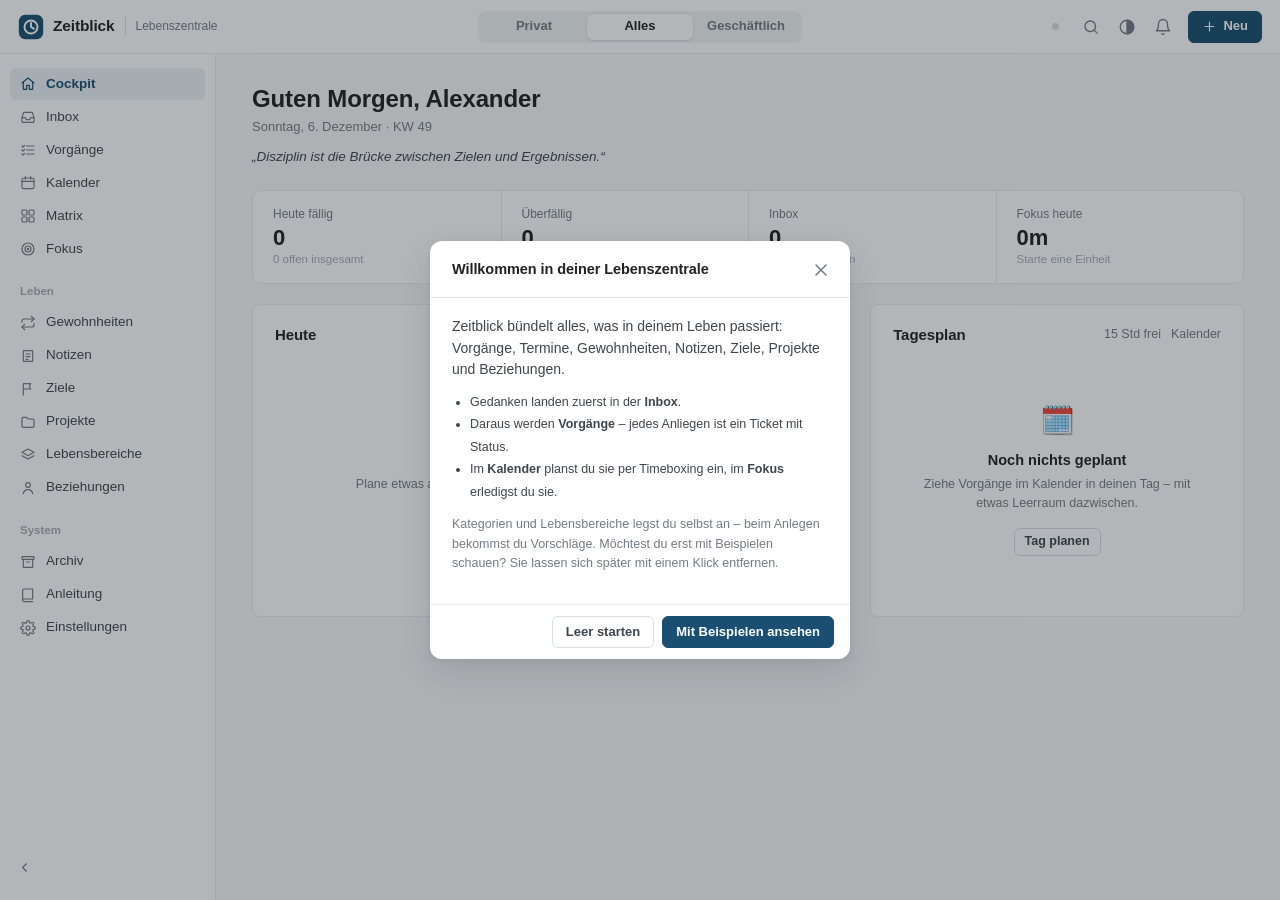
==== commit 9c599d3e: "Add files via upload" ====
--- a/index.html
+++ b/index.html
@@ -4,7 +4,7 @@
 <meta charset="utf-8">
 <meta name="viewport" content="width=device-width, initial-scale=1, viewport-fit=cover">
 <title>Zeitblick</title>
-<meta name="description" content="Kalender, Eisenhower-Matrix, To-dos und Fokus – privat und geschäftlich, auf allen Geräten.">
+<meta name="description" content="Deine Lebenszentrale: Vorgänge, Kalender mit Timeboxing, Matrix, Fokus, Gewohnheiten, Notizen, Ziele und Beziehungen – privat und geschäftlich, auf allen Geräten.">
 <meta name="theme-color" content="#ffffff">
 <meta name="apple-mobile-web-app-capable" content="yes">
 <meta name="mobile-web-app-capable" content="yes">
@@ -13,9 +13,6 @@
 <link rel="manifest" href="manifest.webmanifest">
 <link rel="icon" href="icons/icon-192.png" type="image/png">
 <link rel="apple-touch-icon" href="icons/icon-180.png">
-<link rel="preconnect" href="https://fonts.googleapis.com">
-<link rel="preconnect" href="https://fonts.gstatic.com" crossorigin>
-<link rel="stylesheet" href="https://fonts.googleapis.com/css2?family=Montserrat:wght@500;600;700&display=swap">
 <link rel="stylesheet" href="css/app.css">
 <script>
   // Farbmodus sofort setzen (kein Aufblitzen)
@@ -31,7 +28,7 @@
 <script type="module" src="js/app.js"></script>
 </head>
 <body data-area="all">
-<div id="app"><div style="display:grid;place-items:center;min-height:100vh;font-family:system-ui;color:#6b7784">Zeitblick lädt …</div></div>
+<div id="app"><div style="display:grid;place-items:center;min-height:100vh;font-family:system-ui,sans-serif;color:#737b84;font-size:14px">Zeitblick lädt …</div></div>
 <noscript>Zeitblick braucht JavaScript.</noscript>
 </body>
 </html>
--- a/css/app.css
+++ b/css/app.css
@@ -1,804 +1,891 @@
-/* Zeitblick – Gestaltung angelehnt an GeneratePress: ruhige Flächen, klare Linien, Farbe nur mit Bedeutung */
+/* Zeitblick 2 – Lebenszentrale
+   Gestaltung nach dem Vorbild von GeneratePress: helle Fläche, weiße Container, feine Linien,
+   viel Weißraum, eine Hauptfarbe. Farbe trägt nur Bedeutung (Ampel, Kategorien im Kalender). */
 
 /* ------------------------------------------------------------------ Tokens */
 :root {
   color-scheme: light;
-  --bg: #f2f4f6;
+  --bg: #f7f8f9;
   --surface: #ffffff;
-  --surface-2: #f7f8fa;
-  --surface-3: #eceff2;
-  --line: #e1e5ea;
-  --line-2: #d3d9df;
-  --ink: #1e2832;
-  --ink-2: #44515e;
-  --muted: #6b7784;
-  --biz: #1b4f72;
-  --priv: #23795a;
-  --all: #33475b;
-  --accent: var(--all);
+  --surface-2: #fafbfc;
+  --surface-3: #f1f3f5;
+  --hover: #f5f7f9;
+  --line: #e8ebee;
+  --line-2: #d9dee3;
+  --ink: #222222;
+  --ink-2: #3d454d;
+  --muted: #737b84;
+  --faint: #a5acb4;
+  --accent: #1b4f72;
+  --accent-hover: #163f5b;
+  --accent-soft: #eaf1f6;
   --accent-ink: #ffffff;
-  --q1: #d93025;
-  --q2: #2a78d6;
-  --q3: #d97a00;
-  --q4: #7d8791;
-  --ok: #1e9e5a;
-  --warn: #e0a100;
-  --bad: #d93025;
-  --alarm: #ff2a1f;
-  --focus-ring: color-mix(in srgb, var(--accent) 45%, transparent);
-  --shadow-pop: 0 10px 30px rgba(20, 30, 40, .14), 0 2px 6px rgba(20, 30, 40, .08);
-  --font-head: "Montserrat", system-ui, -apple-system, "Segoe UI", Roboto, sans-serif;
-  --font: system-ui, -apple-system, "Segoe UI", Roboto, "Helvetica Neue", Arial, sans-serif;
-  --r-box: 12px;
-  --r-card: 9px;
-  --r-ctl: 8px;
-  --top-h: 60px;
-  --side-w: 236px;
+  --ok: #2e9d5b;
+  --warn: #dba100;
+  --bad: #d64545;
+  --alarm: #e5332a;
+  --q1: #d64545; --q2: #1b4f72; --q3: #dba100; --q4: #9aa1a9;
+  --shadow-pop: 0 12px 32px rgba(25, 35, 45, .12), 0 2px 6px rgba(25, 35, 45, .06);
+  --focus: 0 0 0 3px rgba(27, 79, 114, .22);
+  --font: -apple-system, BlinkMacSystemFont, "Segoe UI", Roboto, Oxygen-Sans, Ubuntu, Cantarell, "Helvetica Neue", sans-serif;
+  --mono: ui-monospace, SFMono-Regular, Consolas, monospace;
+  --r: 8px; --r-sm: 6px;
+  --top-h: 54px;
+  --side-w: 216px;
   --safe-b: env(safe-area-inset-bottom, 0px);
   --safe-t: env(safe-area-inset-top, 0px);
 }
 [data-theme="dark"] {
   color-scheme: dark;
-  --bg: #12161b;
-  --surface: #1a2027;
-  --surface-2: #20272f;
-  --surface-3: #2a323c;
-  --line: #2a323c;
-  --line-2: #36404b;
-  --ink: #e8ecf0;
-  --ink-2: #c2cad2;
-  --muted: #8f9ba7;
-  --biz: #5aa7da;
-  --priv: #4fc28c;
-  --all: #a9bccf;
-  --accent-ink: #0d1217;
-  --q1: #f0605a;
-  --q2: #5598e7;
-  --q3: #f0a030;
-  --q4: #8f99a3;
-  --ok: #3fbf78;
-  --warn: #f0b429;
-  --bad: #f0605a;
-  --alarm: #ff4a3d;
-  --shadow-pop: 0 12px 34px rgba(0, 0, 0, .5), 0 2px 8px rgba(0, 0, 0, .4);
+  --bg: #121417; --surface: #1a1d21; --surface-2: #1d2125; --surface-3: #24292e; --hover: #22272c;
+  --line: #2a2f35; --line-2: #353b42;
+  --ink: #e7e9eb; --ink-2: #c6cbd0; --muted: #959ca4; --faint: #6b727a;
+  --accent: #6aa8d8; --accent-hover: #86b9e0; --accent-soft: #1e2d39; --accent-ink: #0e1419;
+  --ok: #4cbd7a; --warn: #e7b52c; --bad: #ef6b6b; --alarm: #ff5a4f;
+  --q1: #ef6b6b; --q2: #6aa8d8; --q3: #e7b52c; --q4: #7d858d;
+  --shadow-pop: 0 14px 36px rgba(0, 0, 0, .5);
+  --focus: 0 0 0 3px rgba(106, 168, 216, .3);
 }
-/* Nachtmodus: kein Blauanteil, gedämpftes Rotlicht */
 [data-theme="night"] {
   color-scheme: dark;
-  --bg: #0d0403;
-  --surface: #160806;
-  --surface-2: #1d0b08;
-  --surface-3: #2a110c;
-  --line: #2a110c;
-  --line-2: #3a1a12;
-  --ink: #f0a184;
-  --ink-2: #d68a6f;
-  --muted: #a8644f;
-  --biz: #ff8657;
-  --priv: #e3a04a;
-  --all: #e9946f;
-  --accent-ink: #120503;
-  --q1: #ff5a3c;
-  --q2: #ff9b6b;
-  --q3: #e3a04a;
-  --q4: #9a5b48;
-  --ok: #d9a441;
-  --warn: #ffb347;
-  --bad: #ff4a2e;
-  --alarm: #ff3b1f;
-  --shadow-pop: 0 12px 34px rgba(0, 0, 0, .6);
+  --bg: #0d0403; --surface: #150806; --surface-2: #190a07; --surface-3: #231009; --hover: #1d0b08;
+  --line: #2a120c; --line-2: #3a1a12;
+  --ink: #f0a184; --ink-2: #d88b70; --muted: #a8644f; --faint: #7a4434;
+  --accent: #ff8a5c; --accent-hover: #ffa07a; --accent-soft: #2a110a; --accent-ink: #160704;
+  --ok: #d9a441; --warn: #ffb347; --bad: #ff5a3c; --alarm: #ff3b1f;
+  --q1: #ff5a3c; --q2: #ff8a5c; --q3: #e3a04a; --q4: #8a5240;
+  --shadow-pop: 0 14px 36px rgba(0, 0, 0, .6);
+  --focus: 0 0 0 3px rgba(255, 138, 92, .25);
 }
-[data-theme="night"] img, [data-theme="night"] .qr-box { filter: sepia(1) saturate(3) hue-rotate(-25deg) brightness(.75); }
-
-body[data-area="b"] { --accent: var(--biz); }
-body[data-area="p"] { --accent: var(--priv); }
-body[data-area="all"] { --accent: var(--all); }
+[data-theme="night"] .qr-box, [data-theme="night"] .emo { filter: sepia(1) saturate(2.4) hue-rotate(-25deg) brightness(.8); }
 
 /* ------------------------------------------------------------------ Basis */
 *, *::before, *::after { box-sizing: border-box; }
 html { -webkit-text-size-adjust: 100%; }
-body {
-  margin: 0; background: var(--bg); color: var(--ink);
-  font: 15px/1.5 var(--font);
-  -webkit-font-smoothing: antialiased;
-  overscroll-behavior-y: none;
-}
-h1, h2, h3, h4 { font-family: var(--font-head); color: var(--ink); margin: 0; letter-spacing: -.01em; }
-h1 { font-size: 26px; font-weight: 700; line-height: 1.2; }
-h2 { font-size: 17px; font-weight: 700; line-height: 1.3; }
-h3 { font-size: 15px; font-weight: 600; }
-p { margin: 0 0 .6em; }
-a { color: var(--accent); }
+body { margin: 0; background: var(--bg); color: var(--ink); font: 14px/1.55 var(--font); -webkit-font-smoothing: antialiased; overscroll-behavior-y: none; }
+h1, h2, h3, h4 { margin: 0; color: var(--ink); font-weight: 600; letter-spacing: -.005em; }
+h1 { font-size: 22px; line-height: 1.25; }
+h2 { font-size: 15px; line-height: 1.35; }
+h3 { font-size: 14px; }
+p { margin: 0 0 .7em; }
+a { color: var(--accent); text-decoration: none; }
+a:hover { text-decoration: underline; }
 button, input, select, textarea { font: inherit; color: inherit; }
 button { cursor: pointer; }
-:focus-visible { outline: 2px solid var(--focus-ring); outline-offset: 2px; border-radius: 6px; }
-.num { font-family: var(--font-head); font-variant-numeric: tabular-nums; }
+:focus-visible { outline: none; box-shadow: var(--focus); border-radius: 6px; }
 .muted { color: var(--muted); }
-.small { font-size: 13px; }
-.tiny { font-size: 12px; }
-.hide { display: none !important; }
+.faint { color: var(--faint); }
+.small { font-size: 12.5px; }
+.tiny { font-size: 11.5px; }
+.num { font-variant-numeric: tabular-nums; }
+.hide, [hidden] { display: none !important; }
 .sr { position: absolute; width: 1px; height: 1px; overflow: hidden; clip: rect(0 0 0 0); white-space: nowrap; }
 .ic { flex: none; display: block; }
 .row { display: flex; align-items: center; gap: 8px; }
 .row.wrap { flex-wrap: wrap; }
+.col { display: flex; flex-direction: column; gap: 8px; }
 .grow { flex: 1 1 auto; min-width: 0; }
 .ellip { overflow: hidden; text-overflow: ellipsis; white-space: nowrap; }
 .sp { flex: 1; }
-hr.sep { border: 0; border-top: 1px solid var(--line); margin: 14px 0; }
+.right { margin-left: auto; }
+hr.sep { border: 0; border-top: 1px solid var(--line); margin: 18px 0; }
+.kbd { font: 11px var(--mono); padding: 1px 5px; border: 1px solid var(--line-2); border-radius: 4px; color: var(--muted); background: var(--surface-2); }
 
 /* ------------------------------------------------------------------ Shell */
-#app { min-height: 100vh; min-height: 100dvh; }
-.topbar {
-  position: sticky; top: 0; z-index: 40;
-  height: calc(var(--top-h) + var(--safe-t)); padding: var(--safe-t) 16px 0;
-  display: grid; grid-template-columns: 1fr auto 1fr; align-items: center; gap: 12px;
-  background: var(--surface); border-bottom: 1px solid var(--line);
-}
-.brand { display: flex; align-items: center; gap: 10px; text-decoration: none; color: var(--ink); min-width: 0; }
-.brand-mark { width: 30px; height: 30px; flex: none; }
-.brand b { font-family: var(--font-head); font-weight: 700; font-size: 18px; letter-spacing: -.02em; }
-.top-right { display: flex; justify-content: flex-end; align-items: center; gap: 4px; }
-
-.seg { position: relative; display: inline-grid; grid-auto-flow: column; grid-auto-columns: 1fr; background: var(--surface-3); border-radius: 999px; padding: 3px; }
-.seg button { position: relative; z-index: 1; border: 0; background: none; padding: 7px 16px; border-radius: 999px; font-weight: 600; font-size: 14px; color: var(--ink-2); white-space: nowrap; transition: color .2s; display: flex; align-items: center; justify-content: center; gap: 6px; }
-.seg button[aria-pressed="true"] { color: var(--accent-ink); }
-.seg .seg-thumb { position: absolute; z-index: 0; top: 3px; bottom: 3px; left: 3px; border-radius: 999px; background: var(--accent); transition: transform .32s cubic-bezier(.3, 1.3, .5, 1), width .3s, background-color .3s; box-shadow: 0 1px 3px rgba(0, 0, 0, .12); }
-.seg.small button { padding: 5px 12px; font-size: 13px; }
-.seg-area .dotp, .seg-area .dotb { width: 8px; height: 8px; border-radius: 50%; }
-.seg-area .dotp { background: var(--priv); }
-.seg-area .dotb { background: var(--biz); }
-.seg-area button[aria-pressed="true"] .dotp, .seg-area button[aria-pressed="true"] .dotb { background: var(--accent-ink); opacity: .85; }
-
-.icon-btn { width: 38px; height: 38px; border: 0; background: none; border-radius: 10px; display: inline-grid; place-items: center; color: var(--ink-2); position: relative; flex: none; }
-.icon-btn:hover { background: var(--surface-3); color: var(--ink); }
-.icon-btn.sm { width: 30px; height: 30px; border-radius: 8px; }
-.badge { position: absolute; top: 3px; right: 2px; min-width: 18px; height: 18px; padding: 0 5px; border-radius: 9px; background: var(--bad); color: #fff; font-size: 11px; font-weight: 700; display: grid; place-items: center; border: 2px solid var(--surface); }
-.badge.pulse { animation: pulseBadge 1.4s infinite; }
-@keyframes pulseBadge { 50% { transform: scale(1.15); } }
-
-.sync-dot { width: 9px; height: 9px; border-radius: 50%; background: var(--muted); display: inline-block; }
-.sync-dot.ok { background: var(--ok); }
-.sync-dot.busy { background: var(--warn); animation: blink 1s infinite; }
-.sync-dot.err { background: var(--bad); }
-.sync-dot.off { background: var(--line-2); }
+.topbar { position: sticky; top: 0; z-index: 40; height: calc(var(--top-h) + var(--safe-t)); padding: var(--safe-t) 18px 0; display: grid; grid-template-columns: 1fr auto 1fr; align-items: center; gap: 12px; background: var(--surface); border-bottom: 1px solid var(--line); }
+.brand { display: flex; align-items: center; gap: 9px; color: var(--ink); text-decoration: none !important; min-width: 0; }
+.brand-mark { width: 26px; height: 26px; flex: none; }
+.brand b { font-size: 15.5px; font-weight: 650; letter-spacing: -.01em; }
+.brand span { font-size: 12px; color: var(--muted); font-weight: 500; padding-left: 9px; margin-left: 2px; border-left: 1px solid var(--line-2); }
+.top-right { display: flex; justify-content: flex-end; align-items: center; gap: 2px; }
+
+.seg { position: relative; display: inline-grid; grid-auto-flow: column; grid-auto-columns: 1fr; background: var(--surface-3); border-radius: 8px; padding: 3px; }
+.seg button { position: relative; z-index: 1; border: 0; background: none; height: 26px; padding: 0 14px; border-radius: 6px; font-size: 13px; font-weight: 550; color: var(--muted); white-space: nowrap; transition: color .2s; }
+.seg button[aria-pressed="true"] { color: var(--ink); }
+.seg .seg-thumb { position: absolute; z-index: 0; top: 3px; bottom: 3px; left: 3px; border-radius: 6px; background: var(--surface); box-shadow: 0 1px 2px rgba(0, 0, 0, .08), 0 0 0 1px var(--line); transition: transform .28s cubic-bezier(.3, 1.2, .5, 1), width .25s; }
+[data-theme="dark"] .seg .seg-thumb, [data-theme="night"] .seg .seg-thumb { background: var(--line-2); box-shadow: none; }
+
+.icon-btn { width: 34px; height: 34px; border: 0; background: none; border-radius: 7px; display: inline-grid; place-items: center; color: var(--muted); position: relative; flex: none; padding: 0; }
+.icon-btn:hover { background: var(--hover); color: var(--ink); }
+.icon-btn.sm { width: 28px; height: 28px; border-radius: 6px; }
+.icon-btn.on { color: var(--accent); background: var(--accent-soft); }
+.badge { position: absolute; top: 3px; right: 1px; min-width: 16px; height: 16px; padding: 0 4px; border-radius: 8px; background: var(--bad); color: #fff; font-size: 10.5px; font-weight: 700; display: grid; place-items: center; border: 2px solid var(--surface); line-height: 1; }
+.badge.soft { background: var(--accent); }
+.sync-dot { width: 7px; height: 7px; border-radius: 50%; background: var(--line-2); display: inline-block; }
+.sync-dot.ok { background: var(--ok); } .sync-dot.busy { background: var(--warn); animation: blink 1s infinite; } .sync-dot.err { background: var(--bad); }
 @keyframes blink { 50% { opacity: .35; } }
 
 .layout { display: grid; grid-template-columns: var(--side-w) minmax(0, 1fr); min-height: calc(100vh - var(--top-h)); }
-.sidebar { position: sticky; top: calc(var(--top-h) + var(--safe-t)); height: calc(100vh - var(--top-h) - var(--safe-t)); overflow-y: auto; background: var(--surface); border-right: 1px solid var(--line); padding: 14px 10px 20px; display: flex; flex-direction: column; gap: 2px; }
-.nav a { display: flex; align-items: center; gap: 12px; padding: 9px 12px; border-radius: 9px; color: var(--ink-2); text-decoration: none; font-weight: 550; position: relative; }
-.nav a:hover { background: var(--surface-2); color: var(--ink); }
-.nav a.on { background: color-mix(in srgb, var(--accent) 11%, transparent); color: var(--accent); }
-.nav a.on::before { content: ""; position: absolute; left: -10px; top: 8px; bottom: 8px; width: 3px; border-radius: 0 3px 3px 0; background: var(--accent); }
-.nav a .cnt { margin-left: auto; font-size: 12px; color: var(--muted); font-weight: 600; }
+.sidebar { position: sticky; top: calc(var(--top-h) + var(--safe-t)); height: calc(100vh - var(--top-h) - var(--safe-t)); overflow-y: auto; background: var(--surface); border-right: 1px solid var(--line); padding: 14px 10px 18px; display: flex; flex-direction: column; }
+.nav { display: flex; flex-direction: column; gap: 1px; }
+.nav a { display: flex; align-items: center; gap: 10px; height: 32px; padding: 0 10px; border-radius: 6px; color: var(--ink-2); text-decoration: none !important; font-size: 13.5px; font-weight: 500; }
+.nav a .ic { color: var(--muted); }
+.nav a:hover { background: var(--hover); }
+.nav a.on { background: var(--accent-soft); color: var(--accent); font-weight: 600; }
+.nav a.on .ic { color: var(--accent); }
+.nav a .cnt { margin-left: auto; font-size: 11.5px; color: var(--muted); font-weight: 600; font-variant-numeric: tabular-nums; }
 .nav a .cnt.red { color: var(--bad); }
-.side-title { font-size: 12px; font-weight: 600; color: var(--muted); padding: 16px 12px 6px; display: flex; align-items: center; }
-.side-cats a { padding: 6px 12px; font-size: 14px; font-weight: 500; }
-.side-cats .ci { width: 22px; text-align: center; }
-.side-foot { margin-top: auto; padding-top: 12px; }
-
-.main { min-width: 0; padding: 22px 26px 60px; overflow-x: clip; }
+.nav-label { font-size: 11.5px; font-weight: 600; color: var(--faint); padding: 18px 10px 6px; }
+.side-foot { margin-top: auto; padding-top: 14px; }
+
+.main { min-width: 0; padding: 30px 36px 70px; overflow-x: clip; }
 .main.full { padding: 0; }
-.page-head { display: flex; align-items: flex-end; gap: 12px; flex-wrap: wrap; margin-bottom: 18px; }
-.page-head h1 { flex: 1 1 auto; }
-.page-sub { color: var(--muted); margin-top: 4px; }
-
-.bottomnav { display: none; }
-.fab { display: none; }
-
-/* ------------------------------------------------------------------ Boxen & Buttons */
-.panel { background: var(--surface); border: 1px solid var(--line); border-radius: var(--r-box); padding: 18px; min-width: 0; }
-.panel.flush { padding: 0; }
-.panel-head { display: flex; align-items: center; gap: 10px; margin-bottom: 12px; min-height: 30px; }
-.panel-head h2 { flex: 1; font-size: 16px; }
-.panel-head .link { font-size: 13px; color: var(--accent); text-decoration: none; font-weight: 600; background: none; border: 0; padding: 4px 6px; border-radius: 6px; }
-.panel-head .link:hover { background: var(--surface-2); }
-
-.btn { display: inline-flex; align-items: center; justify-content: center; gap: 7px; height: 38px; padding: 0 15px; border-radius: var(--r-ctl); border: 1px solid var(--line-2); background: var(--surface); color: var(--ink); font-weight: 600; font-size: 14px; white-space: nowrap; text-decoration: none; transition: background-color .15s, border-color .15s, transform .08s; }
-.btn:hover { background: var(--surface-2); border-color: var(--muted); }
+.page { max-width: 1180px; margin: 0 auto; }
+.page.narrow { max-width: 860px; }
+.page-head { display: flex; align-items: flex-end; gap: 12px; flex-wrap: wrap; margin-bottom: 22px; }
+.page-head .grow h1 + .psub { margin-top: 3px; }
+.psub { color: var(--muted); font-size: 13px; }
+.page-actions { display: flex; align-items: center; gap: 8px; margin-left: auto; }
+.bottomnav, .fab { display: none; }
+
+/* ------------------------------------------------------------------ Container */
+.card { background: var(--surface); border: 1px solid var(--line); border-radius: var(--r); padding: 20px 22px; min-width: 0; }
+.card.flush { padding: 0; }
+.card.pad-sm { padding: 14px 16px; }
+.card-head { display: flex; align-items: center; gap: 10px; margin-bottom: 14px; }
+.card-head h2 { flex: 1; }
+.card-head .link { font-size: 12.5px; color: var(--muted); font-weight: 500; }
+.card-head .link:hover { color: var(--accent); text-decoration: none; }
+.grid { display: grid; gap: 20px; }
+.g2 { grid-template-columns: repeat(2, minmax(0, 1fr)); }
+.g3 { grid-template-columns: repeat(3, minmax(0, 1fr)); }
+.g-main { grid-template-columns: minmax(0, 1.6fr) minmax(0, 1fr); }
+.stack { display: flex; flex-direction: column; gap: 20px; }
+.section-t { font-size: 12.5px; font-weight: 600; color: var(--muted); margin: 22px 0 10px; display: flex; align-items: center; gap: 8px; }
+.section-t::after { content: ""; flex: 1; border-top: 1px solid var(--line); }
+.section-t:first-child { margin-top: 0; }
+
+/* Kennzahlen */
+.stats { display: grid; grid-template-columns: repeat(4, minmax(0, 1fr)); background: var(--surface); border: 1px solid var(--line); border-radius: var(--r); margin-bottom: 20px; }
+.stat { padding: 14px 20px; border-left: 1px solid var(--line); text-decoration: none !important; color: inherit; display: block; }
+.stat:first-child { border-left: 0; }
+a.stat:hover { background: var(--hover); }
+.stat .l { font-size: 12px; color: var(--muted); }
+.stat .v { font-size: 22px; font-weight: 600; line-height: 1.25; font-variant-numeric: tabular-nums; }
+.stat .v.red { color: var(--bad); }
+.stat .s { font-size: 11.5px; color: var(--faint); }
+
+/* ------------------------------------------------------------------ Buttons */
+.btn { display: inline-flex; align-items: center; justify-content: center; gap: 6px; height: 32px; padding: 0 13px; border-radius: var(--r-sm); border: 1px solid var(--line-2); background: var(--surface); color: var(--ink-2); font-size: 13px; font-weight: 550; white-space: nowrap; text-decoration: none !important; transition: background-color .15s, border-color .15s; }
+.btn:hover { background: var(--hover); border-color: var(--faint); color: var(--ink); }
 .btn:active { transform: translateY(1px); }
 .btn-primary { background: var(--accent); border-color: var(--accent); color: var(--accent-ink); }
-.btn-primary:hover { background: color-mix(in srgb, var(--accent) 88%, #000); border-color: transparent; }
+.btn-primary:hover { background: var(--accent-hover); border-color: var(--accent-hover); color: var(--accent-ink); }
 .btn-danger { background: var(--bad); border-color: var(--bad); color: #fff; }
-.btn-danger:hover { background: color-mix(in srgb, var(--bad) 85%, #000); }
+.btn-danger:hover { filter: brightness(.94); background: var(--bad); color: #fff; }
 .btn-ghost { border-color: transparent; background: transparent; }
-.btn-ghost:hover { background: var(--surface-3); border-color: transparent; }
-.btn.sm { height: 32px; padding: 0 11px; font-size: 13px; }
-.btn.lg { height: 46px; padding: 0 22px; font-size: 15px; border-radius: 10px; }
-.btn[disabled] { opacity: .5; pointer-events: none; }
-.btn-new { border-radius: 999px; padding: 0 16px 0 12px; }
-
-.chip { display: inline-flex; align-items: center; gap: 5px; height: 26px; padding: 0 10px; border-radius: 999px; background: var(--surface-3); color: var(--ink-2); font-size: 12.5px; font-weight: 600; white-space: nowrap; border: 1px solid transparent; }
-button.chip:hover { border-color: var(--line-2); }
-.chip.on { background: color-mix(in srgb, var(--accent) 14%, transparent); color: var(--accent); border-color: color-mix(in srgb, var(--accent) 35%, transparent); }
-.chip .cdot { width: 8px; height: 8px; border-radius: 50%; }
+.btn-ghost:hover { background: var(--hover); border-color: transparent; }
+.btn.sm { height: 28px; padding: 0 10px; font-size: 12.5px; }
+.btn.lg { height: 40px; padding: 0 18px; font-size: 14px; }
+.btn[disabled] { opacity: .45; pointer-events: none; }
+.btn .ic { width: 15px; height: 15px; }
+.link-btn { border: 0; background: none; color: var(--accent); font-size: 13px; font-weight: 550; padding: 2px 4px; border-radius: 4px; }
+.link-btn:hover { text-decoration: underline; }
+
+/* Pillen, Punkte */
+.pill { display: inline-flex; align-items: center; gap: 6px; height: 22px; padding: 0 9px; border-radius: 11px; background: var(--surface-3); color: var(--ink-2); font-size: 12px; font-weight: 550; white-space: nowrap; border: 0; }
+.pill .dot { width: 6px; height: 6px; }
+.pill.st-aktiv { background: var(--accent-soft); color: var(--accent); }
+.pill.st-aktiv .dot { background: var(--accent); }
+.pill.st-geplant .dot { background: var(--muted); }
+.pill.st-neu .dot { background: var(--faint); }
+.pill.st-wartet .dot { background: var(--warn); }
+.pill.st-erledigt { color: var(--ok); } .pill.st-erledigt .dot { background: var(--ok); }
+.pill.st-verworfen { color: var(--muted); text-decoration: line-through; }
+select.pill { appearance: none; -webkit-appearance: none; padding-right: 22px; cursor: pointer; background-image: linear-gradient(45deg, transparent 50%, currentColor 50%), linear-gradient(135deg, currentColor 50%, transparent 50%); background-position: calc(100% - 11px) 9px, calc(100% - 7px) 9px; background-size: 4px 4px; background-repeat: no-repeat; }
+.dot { width: 8px; height: 8px; border-radius: 50%; flex: none; display: inline-block; background: var(--line-2); }
+.dot.green { background: var(--ok); } .dot.yellow { background: var(--warn); } .dot.red { background: var(--bad); }
+.dot.alarm { background: var(--alarm); animation: alarmPulse 1.2s infinite; }
+.dot.none { background: transparent; border: 1.5px solid var(--line-2); }
+@keyframes alarmPulse { 0% { box-shadow: 0 0 0 0 color-mix(in srgb, var(--alarm) 60%, transparent); } 70% { box-shadow: 0 0 0 6px transparent; } 100% { box-shadow: none; } }
+.prio { font-size: 11.5px; font-weight: 650; color: var(--muted); font-variant-numeric: tabular-nums; }
+.prio.p1 { color: var(--bad); }
+.catdot { width: 8px; height: 8px; border-radius: 2px; flex: none; display: inline-block; }
+.tag { display: inline-flex; align-items: center; gap: 6px; font-size: 12.5px; color: var(--ink-2); white-space: nowrap; max-width: 100%; overflow: hidden; text-overflow: ellipsis; }
 .chips { display: flex; flex-wrap: wrap; gap: 6px; }
-.chips.scroll { flex-wrap: nowrap; overflow-x: auto; scrollbar-width: none; padding-bottom: 2px; }
-.chips.scroll::-webkit-scrollbar { display: none; }
+.chip { display: inline-flex; align-items: center; gap: 6px; height: 28px; padding: 0 11px; border-radius: 14px; border: 1px solid var(--line-2); background: var(--surface); color: var(--ink-2); font-size: 12.5px; font-weight: 500; white-space: nowrap; }
+button.chip:hover { border-color: var(--faint); }
+.chip.on { border-color: var(--accent); background: var(--accent-soft); color: var(--accent); }
+.chip .x { margin-left: 2px; opacity: .6; }
 
 /* ------------------------------------------------------------------ Formulare */
-.input, .select, .textarea { width: 100%; height: 40px; padding: 0 12px; border: 1px solid var(--line-2); border-radius: var(--r-ctl); background: var(--surface); color: var(--ink); outline: none; transition: border-color .15s, box-shadow .15s; }
-.textarea { height: auto; min-height: 80px; padding: 10px 12px; resize: vertical; line-height: 1.45; }
-.input:focus, .select:focus, .textarea:focus { border-color: var(--accent); box-shadow: 0 0 0 3px var(--focus-ring); }
-.input.title-in { height: 48px; font-size: 19px; font-weight: 600; font-family: var(--font-head); border-color: transparent; padding: 0 4px; background: transparent; }
-.input.title-in:focus { box-shadow: none; border-color: transparent; border-bottom: 2px solid var(--accent); border-radius: 0; }
-.field { display: grid; gap: 6px; margin-bottom: 14px; min-width: 0; }
-.field > label, .lbl { font-size: 13px; font-weight: 600; color: var(--ink-2); display: flex; align-items: center; gap: 6px; }
-.field .hint { font-size: 12.5px; color: var(--muted); }
+.input, .select, .textarea { width: 100%; height: 34px; padding: 0 10px; border: 1px solid var(--line-2); border-radius: var(--r-sm); background: var(--surface); color: var(--ink); outline: none; font-size: 13.5px; transition: border-color .15s, box-shadow .15s; }
+.textarea { height: auto; min-height: 76px; padding: 8px 10px; resize: vertical; line-height: 1.5; }
+.input:focus, .select:focus, .textarea:focus { border-color: var(--accent); box-shadow: var(--focus); }
+.input.plain, .textarea.plain { border-color: transparent; background: transparent; padding-left: 0; }
+.input.plain:focus, .textarea.plain:focus { box-shadow: none; border-color: transparent; }
+.title-in { height: auto; font-size: 18px; font-weight: 600; padding: 2px 0; border: 0; background: transparent; width: 100%; outline: none; color: var(--ink); }
+.title-in::placeholder { color: var(--faint); }
+.field { display: grid; gap: 5px; margin-bottom: 14px; min-width: 0; }
+.field > label, .lbl { font-size: 12.5px; font-weight: 550; color: var(--muted); display: flex; align-items: center; gap: 6px; }
+.hint { font-size: 12px; color: var(--faint); }
 .fgrid { display: grid; grid-template-columns: 1fr 1fr; gap: 0 12px; }
-.fgrid.three { grid-template-columns: 1fr 1fr 1fr; }
 input[type="date"].input, input[type="time"].input { padding: 0 8px; }
-.switch { position: relative; display: inline-flex; align-items: center; gap: 10px; cursor: pointer; user-select: none; }
+input[type="color"] { width: 34px; height: 34px; border: 1px solid var(--line-2); border-radius: 6px; padding: 2px; background: var(--surface); }
+.switch { position: relative; display: inline-flex; align-items: center; gap: 10px; cursor: pointer; user-select: none; font-size: 13px; }
 .switch input { position: absolute; opacity: 0; width: 1px; height: 1px; }
-.switch .tr { width: 40px; height: 23px; border-radius: 12px; background: var(--line-2); position: relative; transition: background-color .2s; flex: none; }
-.switch .tr::after { content: ""; position: absolute; top: 2.5px; left: 2.5px; width: 18px; height: 18px; border-radius: 50%; background: #fff; box-shadow: 0 1px 3px rgba(0, 0, 0, .25); transition: transform .22s cubic-bezier(.3, 1.4, .5, 1); }
+.switch .tr { width: 32px; height: 18px; border-radius: 9px; background: var(--line-2); position: relative; transition: background-color .2s; flex: none; }
+.switch .tr::after { content: ""; position: absolute; top: 2px; left: 2px; width: 14px; height: 14px; border-radius: 50%; background: #fff; box-shadow: 0 1px 2px rgba(0, 0, 0, .25); transition: transform .2s; }
 .switch input:checked + .tr { background: var(--accent); }
-.switch input:checked + .tr::after { transform: translateX(17px); }
-.switch input:focus-visible + .tr { outline: 2px solid var(--focus-ring); outline-offset: 2px; }
-.optrow { display: flex; align-items: center; gap: 12px; padding: 12px 0; border-top: 1px solid var(--line); }
-.optrow:first-child { border-top: 0; }
-.optrow .grow b { display: block; font-weight: 600; }
-.optrow .grow span { font-size: 13px; color: var(--muted); }
-
-/* ------------------------------------------------------------------ Ampel */
-.amp { width: 10px; height: 10px; border-radius: 50%; flex: none; display: inline-block; background: var(--line-2); }
-.amp.green { background: var(--ok); }
-.amp.yellow { background: var(--warn); }
-.amp.red { background: var(--bad); box-shadow: 0 0 0 3px color-mix(in srgb, var(--bad) 22%, transparent); }
-.amp.alarm { background: var(--alarm); animation: ampPulse 1.1s infinite; }
-.amp.done { background: var(--ok); opacity: .5; }
-@keyframes ampPulse { 0% { box-shadow: 0 0 0 0 color-mix(in srgb, var(--alarm) 70%, transparent); } 70% { box-shadow: 0 0 0 8px transparent; } 100% { box-shadow: 0 0 0 0 transparent; } }
-.amp-lbl { font-size: 12px; font-weight: 700; display: inline-flex; align-items: center; gap: 6px; }
-.amp-lbl.red, .amp-lbl.alarm { color: var(--bad); }
-.amp-lbl.yellow { color: color-mix(in srgb, var(--warn) 70%, var(--ink)); }
-.amp-lbl.green { color: var(--ok); }
-
-/* ------------------------------------------------------------------ Aufgabenzeilen */
-.tlist { display: flex; flex-direction: column; }
-.trow { display: flex; align-items: flex-start; gap: 12px; padding: 11px 12px; border-radius: 10px; position: relative; cursor: pointer; transition: background-color .15s; touch-action: pan-y; }
-.trow:hover { background: var(--surface-2); }
-.trow + .trow::before { content: ""; position: absolute; top: 0; left: 46px; right: 12px; border-top: 1px solid var(--line); }
-.trow:hover::before, .trow:hover + .trow::before { border-color: transparent; }
-.chk { width: 22px; height: 22px; border-radius: 50%; border: 2px solid var(--pc, var(--line-2)); background: color-mix(in srgb, var(--pc, transparent) 9%, transparent); flex: none; display: grid; place-items: center; margin-top: 1px; color: transparent; transition: background-color .15s, transform .15s; padding: 0; }
-.chk:hover { color: var(--pc, var(--muted)); }
-.chk.on { background: var(--ok); border-color: var(--ok); color: #fff; }
-.chk:active { transform: scale(.85); }
-.chk .ic { width: 13px; height: 13px; stroke-width: 3; }
-.p1 { --pc: var(--q1); } .p2 { --pc: var(--q3); } .p3 { --pc: var(--q2); } .p4 { --pc: var(--line-2); }
-.ttitle { font-weight: 550; line-height: 1.35; overflow-wrap: anywhere; }
-.trow.done .ttitle { text-decoration: line-through; color: var(--muted); }
-.tmeta { display: flex; flex-wrap: wrap; align-items: center; gap: 4px 12px; margin-top: 3px; font-size: 12.5px; color: var(--muted); }
-.tmeta span { display: inline-flex; align-items: center; gap: 4px; }
-.tmeta .ic { width: 13px; height: 13px; }
-.tmeta .over { color: var(--bad); font-weight: 600; }
-.tmeta .soon { color: color-mix(in srgb, var(--warn) 70%, var(--ink)); font-weight: 600; }
-.tright { display: flex; align-items: center; gap: 4px; margin-left: auto; padding-left: 6px; }
-.trow .play { opacity: 0; transition: opacity .15s; }
-.trow:hover .play, .trow:focus-within .play { opacity: 1; }
-.trow.leaving { animation: leave .45s ease forwards; }
-@keyframes leave { 30% { opacity: 1; transform: translateX(6px); } 100% { opacity: 0; transform: translateX(30px); height: 0; padding-top: 0; padding-bottom: 0; margin: 0; } }
-.group-h { display: flex; align-items: center; gap: 8px; padding: 18px 12px 6px; font-weight: 700; font-family: var(--font-head); font-size: 14px; color: var(--ink); }
-.group-h .n { color: var(--muted); font-weight: 600; font-size: 13px; }
-.group-h.red { color: var(--bad); }
-.empty { text-align: center; padding: 34px 16px; color: var(--muted); }
-.empty .big { font-size: 34px; margin-bottom: 6px; }
-.empty b { display: block; color: var(--ink); font-family: var(--font-head); font-size: 16px; margin-bottom: 4px; }
-.catdot { width: 9px; height: 9px; border-radius: 3px; display: inline-block; flex: none; }
-
-/* Schnelleingabe */
-.quick { display: flex; align-items: center; gap: 8px; background: var(--surface); border: 1px solid var(--line-2); border-radius: 12px; padding: 6px 6px 6px 14px; transition: border-color .15s, box-shadow .15s; }
-.quick:focus-within { border-color: var(--accent); box-shadow: 0 0 0 3px var(--focus-ring); }
-.quick input { flex: 1; border: 0; outline: none; background: none; height: 38px; font-size: 15px; min-width: 0; }
-.quick .ic-lead { color: var(--accent); }
-.qchips { display: flex; flex-wrap: wrap; gap: 6px; margin: 8px 2px 0; min-height: 0; }
-.qchips .chip { background: color-mix(in srgb, var(--accent) 12%, transparent); color: var(--accent); animation: pop .25s ease; }
-@keyframes pop { from { transform: scale(.7); opacity: 0; } }
-
-/* ------------------------------------------------------------------ Dashboard */
-.hello { display: flex; align-items: flex-end; gap: 20px; flex-wrap: wrap; margin-bottom: 20px; }
-.hello h1 { font-size: 30px; }
-.hello .date { color: var(--muted); font-weight: 500; margin-top: 4px; }
-.hello .leit { margin-top: 10px; color: var(--ink-2); font-size: 14.5px; max-width: 60ch; border-left: 3px solid var(--accent); padding-left: 12px; }
-.hello-right { margin-left: auto; display: flex; gap: 10px; align-items: center; }
-.dgrid { display: grid; grid-template-columns: repeat(12, minmax(0, 1fr)); gap: 16px; }
-.c12 { grid-column: span 12; } .c8 { grid-column: span 8; } .c7 { grid-column: span 7; } .c6 { grid-column: span 6; } .c5 { grid-column: span 5; } .c4 { grid-column: span 4; } .c3 { grid-column: span 3; }
-.kpis { display: grid; grid-template-columns: repeat(5, minmax(0, 1fr)); gap: 16px; }
-.kpi { background: var(--surface); border: 1px solid var(--line); border-radius: var(--r-box); padding: 14px 16px; display: flex; flex-direction: column; gap: 2px; text-decoration: none; color: inherit; position: relative; overflow: hidden; }
-a.kpi:hover { border-color: var(--line-2); }
-.kpi .k-l { font-size: 13px; color: var(--muted); font-weight: 600; display: flex; align-items: center; gap: 6px; }
-.kpi .k-v { font-family: var(--font-head); font-size: 28px; font-weight: 700; line-height: 1.15; font-variant-numeric: tabular-nums; }
-.kpi .k-s { font-size: 12.5px; color: var(--muted); }
-.kpi.alert { border-color: color-mix(in srgb, var(--bad) 45%, var(--line)); }
-.kpi.alert .k-v { color: var(--bad); }
-.hero-day { display: flex; align-items: center; gap: 18px; }
-.hero-day .ring-wrap { position: relative; flex: none; }
-.hero-day .ring-wrap .num { position: absolute; inset: 0; display: flex; align-items: center; justify-content: center; font-size: 22px; font-weight: 700; }
-.hero-day .ring-val { transition: stroke-dashoffset 1s cubic-bezier(.3, 1, .4, 1); }
-
-.agenda { position: relative; }
-.ag-item { display: grid; grid-template-columns: 58px 4px 1fr auto; gap: 12px; align-items: center; padding: 9px 4px; border-radius: 8px; cursor: pointer; }
-.ag-item:hover { background: var(--surface-2); }
-.ag-time { font-size: 13px; font-weight: 600; color: var(--ink-2); text-align: right; font-variant-numeric: tabular-nums; }
-.ag-bar { width: 4px; align-self: stretch; border-radius: 4px; min-height: 30px; }
-.ag-title { font-weight: 600; line-height: 1.3; }
-.ag-sub { font-size: 12.5px; color: var(--muted); }
-.ag-now { display: flex; align-items: center; gap: 8px; color: var(--bad); font-size: 12px; font-weight: 700; padding: 2px 4px; }
-.ag-now::after { content: ""; flex: 1; height: 2px; background: var(--bad); border-radius: 2px; }
-.ag-item.past { opacity: .55; }
-
-.amp-summary { display: grid; grid-template-columns: repeat(4, 1fr); gap: 8px; margin-bottom: 12px; }
-.amp-cell { border-radius: 10px; padding: 10px; background: var(--surface-2); border: 1px solid var(--line); text-align: left; cursor: pointer; text-decoration: none; color: var(--ink); display: block; }
-.amp-cell:hover { border-color: var(--line-2); }
-.amp-cell .n { font-family: var(--font-head); font-size: 24px; font-weight: 700; line-height: 1.1; display: block; }
-.amp-cell .l { font-size: 12px; color: var(--muted); font-weight: 600; display: flex; align-items: center; gap: 6px; }
-.amp-cell.alarm.has { background: color-mix(in srgb, var(--alarm) 12%, var(--surface)); border-color: color-mix(in srgb, var(--alarm) 40%, transparent); }
-.amp-cell.alarm.has .n { color: var(--alarm); }
-.amp-cell.red.has .n { color: var(--bad); }
-
-.mini-matrix { display: grid; grid-template-columns: 1fr 1fr; gap: 8px; }
-.mm { border-radius: 10px; padding: 12px; background: color-mix(in srgb, var(--qc) 9%, var(--surface)); border: 1px solid color-mix(in srgb, var(--qc) 25%, transparent); text-decoration: none; color: var(--ink); display: block; }
-.mm:hover { border-color: var(--qc); }
-.mm .n { font-family: var(--font-head); font-size: 26px; font-weight: 700; color: var(--qc); line-height: 1.1; }
-.mm .l { font-size: 13px; font-weight: 600; }
-.mm .s { font-size: 12px; color: var(--muted); }
-.q1c { --qc: var(--q1); } .q2c { --qc: var(--q2); } .q3c { --qc: var(--q3); } .q4c { --qc: var(--q4); }
-
-.cat-tiles { display: grid; grid-template-columns: repeat(auto-fill, minmax(170px, 1fr)); gap: 10px; }
-.cat-tile { display: flex; flex-direction: column; gap: 6px; padding: 12px; border-radius: 10px; border: 1px solid var(--line); background: var(--surface); text-decoration: none; color: var(--ink); position: relative; overflow: hidden; }
-.cat-tile:hover { border-color: var(--cc); }
-.cat-tile::after { content: ""; position: absolute; left: 0; top: 0; bottom: 0; width: 3px; background: var(--cc); }
-.cat-tile .top { display: flex; align-items: center; gap: 8px; font-weight: 650; font-size: 14px; }
-.cat-tile .em { font-size: 18px; }
-.cat-tile .meta { font-size: 12.5px; color: var(--muted); display: flex; flex-wrap: wrap; gap: 0 10px; }
-.cat-tile .meta span { white-space: nowrap; }
-.cat-tile .meta .red { color: var(--bad); font-weight: 700; }
-.pbar { height: 5px; border-radius: 3px; background: var(--surface-3); overflow: hidden; }
-.pbar > i { display: block; height: 100%; border-radius: 3px; background: var(--cc, var(--accent)); transition: width .6s; }
-.area-cols { display: grid; grid-template-columns: 1fr 1fr; gap: 16px; }
-.area-h { display: flex; align-items: center; gap: 8px; margin-bottom: 10px; font-family: var(--font-head); font-weight: 700; }
-.area-h i { width: 10px; height: 10px; border-radius: 50%; }
-
-/* Diagramme */
-.chart { width: 100%; height: auto; display: block; overflow: visible; }
-.chart .grid { stroke: var(--line); stroke-width: 1; vector-effect: non-scaling-stroke; }
-.chart .axis { stroke: var(--line-2); stroke-width: 1; vector-effect: non-scaling-stroke; }
-.chart .tick { fill: var(--muted); font-size: 11px; font-family: var(--font); }
-.chart .bar path { transition: opacity .15s; }
-.chart .bar:hover path { opacity: .8; }
-.heat-wrap { overflow-x: auto; }
-.chart.heat { width: auto; max-width: none; }
-.cols { display: grid; grid-template-columns: auto minmax(0, 1fr); gap: 8px; padding-top: 6px; }
-.cols-y { position: relative; height: var(--h); min-width: 26px; }
-.cols-y span { position: absolute; right: 0; transform: translateY(-50%); font-size: 11px; color: var(--muted); white-space: nowrap; font-variant-numeric: tabular-nums; }
-.cols-plot { position: relative; min-width: 0; }
-.cols-grid { position: absolute; left: 0; right: 0; top: 0; height: var(--h); display: flex; flex-direction: column; justify-content: space-between; pointer-events: none; }
-.cols-grid i { display: block; border-top: 1px solid var(--line); }
-.cols-grid i:last-child { border-color: var(--line-2); }
-.cols-bars { position: relative; height: var(--h); display: flex; align-items: flex-end; }
-.cb { flex: 1 1 0; height: 100%; display: flex; align-items: flex-end; justify-content: center; min-width: 0; cursor: default; }
-.cb i { display: block; width: min(24px, 64%); border-radius: 4px 4px 0 0; transition: opacity .15s; }
-.cb:hover i { opacity: .8; }
-.cols-x { display: flex; margin-top: 6px; }
-.cols-x span { flex: 1 1 0; min-width: 0; text-align: center; font-size: 11px; color: var(--muted); white-space: nowrap; overflow: visible; }
-.share { display: flex; gap: 2px; height: 12px; border-radius: 6px; overflow: hidden; background: var(--surface); }
-.share span { display: block; min-width: 3px; }
-.legend { list-style: none; padding: 0; margin: 12px 0 0; display: grid; grid-template-columns: repeat(auto-fill, minmax(190px, 1fr)); gap: 6px 16px; font-size: 13px; }
-.legend li { display: flex; align-items: center; gap: 8px; min-width: 0; }
-.legend i { width: 10px; height: 10px; border-radius: 3px; flex: none; }
-.legend b { margin-left: auto; font-weight: 600; font-variant-numeric: tabular-nums; }
-.share-empty { color: var(--muted); font-size: 13px; padding: 8px 0; }
-.chart-cap { display: flex; align-items: baseline; gap: 10px; margin-bottom: 8px; }
-.chart-cap .num { font-size: 24px; font-weight: 700; }
-.tip { position: fixed; z-index: 200; pointer-events: none; background: var(--ink); color: var(--surface); padding: 6px 9px; border-radius: 7px; font-size: 12.5px; font-weight: 600; opacity: 0; transform: translateY(4px); transition: opacity .12s, transform .12s; max-width: 260px; }
-.tip.in { opacity: 1; transform: none; }
-
-/* ------------------------------------------------------------------ Eisenhower-Matrix */
-.mx-head { display: flex; align-items: center; gap: 10px; flex-wrap: wrap; margin-bottom: 14px; }
-.matrix { display: grid; grid-template-columns: minmax(0, 1fr) minmax(0, 1fr); grid-template-rows: minmax(260px, auto) minmax(260px, auto); gap: 14px; position: relative; }
-.mx-axis { display: none; }
-.quad { --qc: var(--q1); min-width: 0; position: relative; background: var(--surface); border: 1px solid var(--line); border-top: 4px solid var(--qc); border-radius: var(--r-box); display: flex; flex-direction: column; min-height: 0; transition: box-shadow .2s, transform .2s, border-color .2s; }
-.quad.q2 { --qc: var(--q2); } .quad.q3 { --qc: var(--q3); } .quad.q4 { --qc: var(--q4); }
-.quad.drop { box-shadow: 0 0 0 3px color-mix(in srgb, var(--qc) 45%, transparent); transform: scale(1.01); }
-.qhead { display: flex; align-items: center; gap: 10px; padding: 12px 14px 8px; }
-.qhead .qn { font-family: var(--font-head); font-weight: 700; font-size: 16px; line-height: 1.2; }
-.qhead .qs { font-size: 12.5px; color: var(--muted); }
-.qhead .qcount { margin-left: auto; font-family: var(--font-head); font-weight: 700; font-size: 22px; color: var(--qc); min-width: 28px; text-align: right; font-variant-numeric: tabular-nums; }
-.qbody { flex: 1; padding: 4px 10px 10px; display: flex; flex-direction: column; gap: 8px; overflow-y: auto; max-height: 460px; min-height: 80px; }
-.qempty { margin: auto; text-align: center; color: var(--muted); font-size: 13px; padding: 16px; }
-.qadd { display: flex; align-items: center; gap: 8px; margin: 0 10px 10px; padding: 0 10px; border: 1px dashed var(--line-2); border-radius: 9px; color: var(--muted); }
-.qadd input { flex: 1; border: 0; background: none; outline: none; height: 36px; min-width: 0; font-size: 14px; }
-.qadd:focus-within { border-style: solid; border-color: var(--qc); color: var(--ink); }
-.qcard { position: relative; background: var(--surface); border: 1px solid var(--line); border-left: 3px solid var(--cc, var(--line-2)); border-radius: var(--r-card); padding: 10px 10px 10px 11px; display: flex; gap: 10px; align-items: flex-start; cursor: grab; user-select: none; touch-action: pan-y; transition: box-shadow .15s, transform .15s, opacity .2s; }
-.qcard:hover { box-shadow: 0 3px 10px rgba(0, 0, 0, .07); }
+.switch input:checked + .tr::after { transform: translateX(14px); }
+.switch input:focus-visible + .tr { box-shadow: var(--focus); }
+.optrow { display: flex; align-items: center; gap: 14px; padding: 12px 0; border-top: 1px solid var(--line); }
+.optrow:first-of-type { border-top: 0; }
+.optrow .grow b { display: block; font-weight: 550; font-size: 13.5px; }
+.optrow .grow span { font-size: 12.5px; color: var(--muted); }
+.check { width: 18px; height: 18px; border-radius: 50%; border: 1.5px solid var(--line-2); background: var(--surface); flex: none; display: grid; place-items: center; color: transparent; padding: 0; transition: border-color .15s, background-color .15s; }
+.check:hover { border-color: var(--accent); color: var(--accent); }
+.check.on { background: var(--ok); border-color: var(--ok); color: #fff; }
+.check .ic { width: 11px; height: 11px; stroke-width: 3; }
+.check.sq { border-radius: 5px; }
+.progress { height: 5px; border-radius: 3px; background: var(--surface-3); overflow: hidden; }
+.progress > i { display: block; height: 100%; background: var(--accent); border-radius: 3px; transition: width .5s; }
+.progress.lg { height: 8px; border-radius: 4px; }
+
+/* Eigenschaften-Raster (Detailansicht) */
+.props { display: grid; grid-template-columns: 120px minmax(0, 1fr); gap: 2px 12px; align-items: center; margin: 6px 0 4px; }
+.props > .k { font-size: 12.5px; color: var(--muted); height: 34px; display: flex; align-items: center; gap: 7px; }
+.props > .v { min-height: 34px; display: flex; align-items: center; gap: 6px; flex-wrap: wrap; min-width: 0; }
+.props .v .select, .props .v .input { height: 30px; border-color: transparent; background: transparent; padding: 0 6px; margin-left: -6px; }
+.props .v .select:hover, .props .v .input:hover { background: var(--hover); }
+.props .v .select:focus, .props .v .input:focus { border-color: var(--accent); background: var(--surface); }
+.props .v .input[type="date"], .props .v .input[type="time"] { width: auto; }
+
+/* ------------------------------------------------------------------ Index-Tabelle */
+.table-wrap { overflow-x: auto; }
+.tbl { width: 100%; border-collapse: collapse; font-size: 13.5px; }
+.tbl th { text-align: left; font-size: 12px; font-weight: 550; color: var(--muted); padding: 10px 10px; border-bottom: 1px solid var(--line); white-space: nowrap; user-select: none; background: var(--surface); position: sticky; top: 0; z-index: 1; }
+.tbl th.sortable { cursor: pointer; }
+.tbl th.sortable:hover { color: var(--ink); }
+.tbl th .arr { display: inline-block; margin-left: 3px; color: var(--accent); }
+.tbl td { padding: 0 10px; height: 42px; border-bottom: 1px solid var(--line); white-space: nowrap; vertical-align: middle; }
+.tbl tr:last-child td { border-bottom: 0; }
+.tbl tbody tr { cursor: pointer; transition: background-color .1s; }
+.tbl tbody tr:hover { background: var(--hover); }
+.tbl td.t-title { white-space: normal; min-width: 220px; width: 40%; }
+.tbl td.t-title .tt { font-weight: 500; color: var(--ink); line-height: 1.35; overflow-wrap: anywhere; }
+.tbl td.t-title .ts { font-size: 11.5px; color: var(--faint); margin-top: 1px; }
+.tbl .t-no { color: var(--faint); font-size: 12px; font-variant-numeric: tabular-nums; width: 52px; }
+.tbl .t-amp { width: 22px; padding-right: 0; }
+.tbl .t-date { color: var(--ink-2); font-size: 12.5px; font-variant-numeric: tabular-nums; }
+.tbl .t-date.over { color: var(--bad); font-weight: 600; }
+.tbl .t-date.soon { color: var(--warn); font-weight: 600; }
+.tbl .t-act { width: 74px; text-align: right; }
+.tbl .t-act .icon-btn { opacity: 0; }
+.tbl tr:hover .t-act .icon-btn, .tbl tr:focus-within .t-act .icon-btn { opacity: 1; }
+.tbl .grp td { height: 34px; background: var(--surface-2); font-size: 12px; font-weight: 600; color: var(--muted); cursor: default; }
+.tbl .grp:hover { background: var(--surface-2); }
+.toolbar { display: flex; align-items: center; gap: 8px; flex-wrap: wrap; margin-bottom: 14px; }
+.search { display: flex; align-items: center; gap: 6px; height: 32px; padding: 0 10px; border: 1px solid var(--line-2); border-radius: var(--r-sm); background: var(--surface); min-width: 220px; color: var(--muted); }
+.search:focus-within { border-color: var(--accent); box-shadow: var(--focus); }
+.search input { border: 0; outline: none; background: none; flex: 1; min-width: 0; font-size: 13px; color: var(--ink); }
+.filters { display: flex; flex-wrap: wrap; gap: 6px; margin: -4px 0 14px; }
+.flt-pop .flt-sec { margin-bottom: 12px; }
+.flt-pop .flt-sec:last-child { margin-bottom: 0; }
+.flt-pop .lbl { margin-bottom: 6px; }
+
+/* Listen (mobil + Karten) */
+.list { display: flex; flex-direction: column; }
+.li { display: flex; align-items: center; gap: 12px; padding: 10px 4px; border-bottom: 1px solid var(--line); cursor: pointer; min-width: 0; }
+.li:last-child { border-bottom: 0; }
+.li:hover { background: var(--hover); }
+.li .lt { font-weight: 500; line-height: 1.35; overflow-wrap: break-word; hyphens: auto; }
+.li .lm { display: flex; flex-wrap: wrap; align-items: center; gap: 4px 10px; font-size: 12px; color: var(--muted); margin-top: 2px; }
+.li .lm .over { color: var(--bad); font-weight: 600; }
+.li .lm .soon { color: var(--warn); font-weight: 600; }
+.li.done .lt { color: var(--muted); text-decoration: line-through; }
+.empty { text-align: center; padding: 40px 16px; color: var(--muted); }
+.empty .em { font-size: 28px; margin-bottom: 6px; }
+.empty b { display: block; color: var(--ink); font-size: 14.5px; font-weight: 600; margin-bottom: 4px; }
+.empty .small { max-width: 420px; margin: 0 auto; }
+
+/* ------------------------------------------------------------------ Cockpit */
+.hello { margin-bottom: 22px; }
+.hello h1 { font-size: 24px; font-weight: 600; }
+.hello .date { color: var(--muted); font-size: 13px; margin-top: 3px; }
+.hello .leit { color: var(--ink-2); font-size: 13.5px; margin-top: 10px; font-style: italic; }
+.tl { position: relative; }
+.tl-item { display: grid; grid-template-columns: 50px 3px minmax(0, 1fr) auto; gap: 12px; align-items: center; padding: 8px 0; cursor: pointer; border-radius: 6px; }
+.tl-item:hover { background: var(--hover); }
+.tl-time { font-size: 12px; color: var(--muted); text-align: right; font-variant-numeric: tabular-nums; line-height: 1.3; }
+.tl-bar { align-self: stretch; border-radius: 2px; min-height: 28px; background: var(--line-2); }
+.tl-t { font-weight: 500; line-height: 1.3; }
+.tl-s { font-size: 12px; color: var(--muted); }
+.tl-item.past { opacity: .5; }
+.tl-now { display: flex; align-items: center; gap: 8px; color: var(--bad); font-size: 11.5px; font-weight: 600; margin: 2px 0; }
+.tl-now::after { content: ""; flex: 1; height: 1.5px; background: var(--bad); }
+.habit-mini { display: flex; align-items: center; gap: 10px; padding: 7px 0; }
+.habit-mini .grow { font-size: 13.5px; }
+
+/* ------------------------------------------------------------------ Inbox */
+.capture { display: flex; align-items: center; gap: 10px; background: var(--surface); border: 1px solid var(--line-2); border-radius: 10px; padding: 8px 8px 8px 16px; margin-bottom: 22px; transition: border-color .15s, box-shadow .15s; }
+.capture:focus-within { border-color: var(--accent); box-shadow: var(--focus); }
+.capture input { flex: 1; border: 0; outline: none; background: none; font-size: 15px; height: 34px; min-width: 0; color: var(--ink); }
+.prio-pick { display: inline-flex; gap: 2px; background: var(--surface-3); border-radius: 7px; padding: 2px; }
+.prio-pick button { border: 0; background: none; height: 26px; min-width: 32px; padding: 0 8px; border-radius: 5px; font-size: 12px; font-weight: 650; color: var(--muted); }
+.prio-pick button.on { background: var(--surface); color: var(--ink); box-shadow: 0 1px 2px rgba(0, 0, 0, .08); }
+.prio-pick button.on.p1 { color: var(--bad); }
+.inbox-row { display: flex; align-items: center; gap: 12px; padding: 12px 4px; border-bottom: 1px solid var(--line); }
+.inbox-row:last-child { border-bottom: 0; }
+.inbox-row .txt { flex: 1; min-width: 0; font-size: 14px; line-height: 1.4; overflow-wrap: anywhere; }
+.inbox-row .age { font-size: 12px; color: var(--faint); white-space: nowrap; }
+.inbox-row .acts { display: flex; gap: 4px; opacity: .55; transition: opacity .15s; }
+.inbox-row:hover .acts, .inbox-row:focus-within .acts { opacity: 1; }
+
+/* ------------------------------------------------------------------ Matrix */
+.matrix { display: grid; grid-template-columns: minmax(0, 1fr) minmax(0, 1fr); gap: 16px; }
+.quad { background: var(--surface); border: 1px solid var(--line); border-radius: var(--r); display: flex; flex-direction: column; min-height: 240px; min-width: 0; transition: box-shadow .2s; }
+.quad.drop { box-shadow: 0 0 0 2px var(--accent); }
+.qhead { display: flex; align-items: baseline; gap: 10px; padding: 14px 16px 10px; border-bottom: 1px solid var(--line); }
+.qhead .qm { width: 8px; height: 8px; border-radius: 2px; align-self: center; }
+.qhead .qn { font-weight: 600; font-size: 14px; }
+.qhead .qs { font-size: 12px; color: var(--muted); }
+.qhead .qc { margin-left: auto; font-size: 13px; font-weight: 600; color: var(--muted); font-variant-numeric: tabular-nums; }
+.qbody { flex: 1; padding: 8px 10px; display: flex; flex-direction: column; gap: 6px; overflow-y: auto; max-height: 420px; min-height: 60px; }
+.qempty { margin: auto; text-align: center; color: var(--faint); font-size: 12.5px; padding: 18px; }
+.qcard { display: flex; align-items: center; gap: 10px; padding: 8px 10px; border: 1px solid var(--line); border-radius: 7px; background: var(--surface); cursor: grab; user-select: none; touch-action: pan-y; min-width: 0; }
+.qcard:hover { border-color: var(--line-2); }
+.qcard .grow { min-width: 0; }
+.qcard .qt { font-size: 13.5px; font-weight: 500; line-height: 1.3; overflow-wrap: break-word; hyphens: auto; }
+.qcard .qmeta { display: flex; flex-wrap: wrap; gap: 2px 10px; font-size: 11.5px; color: var(--muted); margin-top: 2px; }
+.qcard .qmeta span { white-space: nowrap; max-width: 100%; overflow: hidden; text-overflow: ellipsis; }
+.qcard .qmeta .over { color: var(--bad); font-weight: 600; }
 .qcard.ghost { opacity: .35; }
-.qcard.dragging { position: fixed; z-index: 120; pointer-events: none; box-shadow: var(--shadow-pop); transform: rotate(2deg) scale(1.03); cursor: grabbing; }
-.qcard .qt { font-weight: 600; font-size: 14px; line-height: 1.3; overflow-wrap: anywhere; }
-.qcard .qm { display: flex; flex-wrap: wrap; gap: 4px 10px; font-size: 12px; color: var(--muted); margin-top: 4px; align-items: center; }
-.qcard .qm .over { color: var(--bad); font-weight: 700; }
-.qcard .grow { min-width: 0; }
-.qcard .qm span { display: inline-flex; align-items: center; gap: 3px; white-space: nowrap; max-width: 100%; overflow: hidden; text-overflow: ellipsis; }
-.qcard.leaving { animation: leaveCard .4s ease forwards; }
-@keyframes leaveCard { 40% { transform: scale(1.03); } 100% { transform: scale(.9); opacity: 0; } }
-.qcard .go { margin-left: auto; flex: none; }
-.qcard.alarm { border-color: color-mix(in srgb, var(--alarm) 55%, var(--line)); animation: cardAlarm 2s infinite; }
-@keyframes cardAlarm { 50% { box-shadow: 0 0 0 3px color-mix(in srgb, var(--alarm) 25%, transparent); } }
-.qcard.enter { animation: cardIn .35s cubic-bezier(.3, 1.3, .5, 1); }
-@keyframes cardIn { from { opacity: 0; transform: translateY(-8px) scale(.96); } }
-.btn-now { height: 28px; padding: 0 10px 0 8px; border-radius: 999px; border: 0; background: var(--q1); color: #fff; font-size: 12px; font-weight: 700; display: inline-flex; align-items: center; gap: 5px; white-space: nowrap; }
-.btn-now .ic { width: 12px; height: 12px; }
-.btn-now:hover { filter: brightness(1.08); }
-.q-progress { height: 4px; margin: 0 14px 6px; border-radius: 2px; background: var(--surface-3); overflow: hidden; }
-.q-progress i { display: block; height: 100%; background: var(--qc); transition: width .5s; }
+.qcard.dragging { position: fixed; z-index: 120; pointer-events: none; box-shadow: var(--shadow-pop); transform: rotate(1.5deg); }
+.qcard.enter { animation: cardIn .3s ease; }
+@keyframes cardIn { from { opacity: 0; transform: translateY(-6px); } }
+.qadd { display: flex; align-items: center; gap: 8px; margin: 0 10px 10px; padding: 0 8px; border-radius: 6px; color: var(--faint); }
+.qadd input { flex: 1; border: 0; background: none; outline: none; height: 32px; min-width: 0; font-size: 13px; color: var(--ink); }
+.qadd:focus-within { background: var(--hover); }
+.btn-now { height: 26px; padding: 0 10px 0 8px; border-radius: 13px; border: 0; background: var(--accent); color: var(--accent-ink); font-size: 12px; font-weight: 600; display: inline-flex; align-items: center; gap: 5px; white-space: nowrap; flex: none; }
+.btn-now .ic { width: 11px; height: 11px; }
 
 /* ------------------------------------------------------------------ Kalender */
-.cal { display: grid; grid-template-columns: 250px minmax(0, 1fr); grid-template-rows: minmax(0, 1fr); height: calc(100vh - var(--top-h) - var(--safe-t)); }
-.cal-side { border-right: 1px solid var(--line); background: var(--surface); padding: 16px 14px; overflow-y: auto; }
-.cal-create { height: 48px; border-radius: 16px; padding: 0 20px 0 14px; border: 0; background: var(--surface); box-shadow: 0 1px 3px rgba(0, 0, 0, .18), 0 4px 10px rgba(0, 0, 0, .08); font-weight: 650; display: inline-flex; align-items: center; gap: 10px; margin-bottom: 18px; color: var(--ink); }
-.cal-create:hover { box-shadow: 0 2px 6px rgba(0, 0, 0, .2), 0 6px 16px rgba(0, 0, 0, .1); }
+.cal { display: grid; grid-template-columns: 256px minmax(0, 1fr); grid-template-rows: minmax(0, 1fr); height: calc(100vh - var(--top-h) - var(--safe-t)); }
+.cal.nopanel { grid-template-columns: minmax(0, 1fr); }
+.cal.nopanel .cal-side { display: none; }
+.cal-side { border-right: 1px solid var(--line); background: var(--surface); padding: 14px 12px; overflow-y: auto; min-height: 0; }
+.cal-create { height: 40px; border-radius: 12px; padding: 0 16px 0 12px; border: 1px solid var(--line); background: var(--surface); box-shadow: 0 1px 2px rgba(0, 0, 0, .1), 0 2px 6px rgba(0, 0, 0, .05); font-weight: 600; font-size: 13.5px; display: inline-flex; align-items: center; gap: 8px; margin-bottom: 16px; color: var(--ink); }
+.cal-create:hover { box-shadow: 0 2px 4px rgba(0, 0, 0, .12), 0 4px 12px rgba(0, 0, 0, .08); }
 .cal-create .ic { color: var(--accent); }
-.minical { user-select: none; margin-bottom: 18px; }
-.minical .mh { display: flex; align-items: center; justify-content: space-between; font-weight: 650; font-size: 14px; margin-bottom: 4px; padding-left: 4px; }
+.minical { user-select: none; margin-bottom: 14px; }
+.minical .mh { display: flex; align-items: center; justify-content: space-between; font-weight: 600; font-size: 13px; margin-bottom: 2px; padding-left: 4px; }
 .minical table { width: 100%; border-collapse: collapse; table-layout: fixed; }
-.minical th { font-size: 11px; color: var(--muted); font-weight: 600; padding: 4px 0; }
-.minical td { text-align: center; padding: 1px 0; }
-.minical td button { width: 28px; height: 28px; border-radius: 50%; border: 0; background: none; font-size: 12px; font-weight: 500; color: var(--ink-2); position: relative; }
-.minical td button:hover { background: var(--surface-3); }
-.minical td button.out { color: var(--line-2); }
+.minical th { font-size: 10.5px; color: var(--faint); font-weight: 600; padding: 3px 0; }
+.minical td { text-align: center; padding: 0; }
+.minical td button { width: 26px; height: 26px; border-radius: 50%; border: 0; background: none; font-size: 11.5px; color: var(--ink-2); }
+.minical td button:hover { background: var(--hover); }
+.minical td button.out { color: var(--faint); }
 .minical td button.today { background: var(--accent); color: var(--accent-ink); font-weight: 700; }
-.minical td button.sel:not(.today) { background: color-mix(in srgb, var(--accent) 16%, transparent); color: var(--accent); font-weight: 700; }
-.minical td button.has::after { content: ""; position: absolute; bottom: 3px; left: 50%; width: 4px; height: 4px; margin-left: -2px; border-radius: 50%; background: var(--muted); }
-.minical td button.today.has::after { background: var(--accent-ink); }
-.layer { display: flex; align-items: center; gap: 10px; padding: 6px 4px; border-radius: 6px; cursor: pointer; font-size: 14px; }
-.layer:hover { background: var(--surface-2); }
-.layer input { width: 18px; height: 18px; accent-color: var(--lc); margin: 0; }
+.minical td button.sel:not(.today) { background: var(--accent-soft); color: var(--accent); font-weight: 700; }
+.side-h { display: flex; align-items: center; justify-content: space-between; font-size: 12px; font-weight: 600; color: var(--muted); margin: 16px 2px 6px; }
+.layer { display: flex; align-items: center; gap: 9px; padding: 4px 4px; border-radius: 5px; cursor: pointer; font-size: 13px; }
+.layer:hover { background: var(--hover); }
+.layer input { width: 15px; height: 15px; accent-color: var(--lc); margin: 0; }
+.plan-item { display: flex; align-items: center; gap: 8px; padding: 6px 8px; border: 1px solid var(--line); border-radius: 6px; margin-bottom: 5px; background: var(--surface); cursor: grab; font-size: 12.5px; user-select: none; touch-action: pan-y; }
+.plan-item:hover { border-color: var(--line-2); }
+.plan-item .grow { line-height: 1.3; }
+.plan-item .pm { font-size: 11px; color: var(--muted); }
+.plan-ghost { position: fixed; z-index: 130; pointer-events: none; padding: 6px 10px; border-radius: 6px; background: var(--accent); color: var(--accent-ink); font-size: 12.5px; font-weight: 600; box-shadow: var(--shadow-pop); max-width: 220px; white-space: nowrap; overflow: hidden; text-overflow: ellipsis; }
 .cal-main { display: flex; flex-direction: column; min-width: 0; min-height: 0; background: var(--surface); }
-.cal-bar { display: flex; align-items: center; gap: 8px; padding: 10px 16px; border-bottom: 1px solid var(--line); flex-wrap: wrap; }
-.cal-bar h2 { font-size: 20px; font-weight: 600; margin-left: 6px; flex: 1; min-width: 120px; }
+.cal-bar { display: flex; align-items: center; gap: 6px; padding: 9px 16px; border-bottom: 1px solid var(--line); flex-wrap: wrap; }
+.cal-bar h2 { font-size: 18px; font-weight: 500; margin-left: 6px; flex: 1; min-width: 120px; }
 .cal-body { flex: 1; min-height: 0; display: flex; flex-direction: column; }
-.tg-head { display: grid; grid-template-columns: 56px repeat(var(--days), minmax(0, 1fr)); border-bottom: 1px solid var(--line); padding-right: var(--sbw, 0px); }
-.tg-dayh { text-align: center; padding: 8px 0 6px; cursor: pointer; }
-.tg-dayh .wd { font-size: 11.5px; font-weight: 650; color: var(--muted); }
-.tg-dayh .dn { width: 40px; height: 40px; margin: 2px auto 0; border-radius: 50%; display: grid; place-items: center; font-size: 22px; font-weight: 500; font-family: var(--font-head); color: var(--ink); }
-.tg-dayh:hover .dn { background: var(--surface-3); }
+.tg-head { display: grid; grid-template-columns: 52px repeat(var(--days), minmax(0, 1fr)); border-bottom: 1px solid var(--line); padding-right: var(--sbw, 0px); }
+.tg-dayh { text-align: center; padding: 6px 0 5px; cursor: pointer; }
+.tg-dayh .wd { font-size: 11px; font-weight: 600; color: var(--muted); }
+.tg-dayh .dn { width: 36px; height: 36px; margin: 1px auto 0; border-radius: 50%; display: grid; place-items: center; font-size: 20px; color: var(--ink-2); }
+.tg-dayh:hover .dn { background: var(--hover); }
 .tg-dayh.today .wd { color: var(--accent); }
 .tg-dayh.today .dn { background: var(--accent); color: var(--accent-ink); }
-.tg-allday { display: grid; grid-template-columns: 56px repeat(var(--days), minmax(0, 1fr)); border-bottom: 1px solid var(--line); min-height: 28px; padding-right: var(--sbw, 0px); }
-.tg-allday .lbl { font-size: 11px; color: var(--muted); padding: 6px 6px 0 0; text-align: right; font-weight: 500; }
-.tg-adcol { border-left: 1px solid var(--line); padding: 2px 2px 4px; display: flex; flex-direction: column; gap: 2px; min-width: 0; }
+.tg-allday { display: grid; grid-template-columns: 52px repeat(var(--days), minmax(0, 1fr)); border-bottom: 1px solid var(--line); min-height: 26px; padding-right: var(--sbw, 0px); }
+.tg-allday .lbl { font-size: 10.5px; color: var(--faint); padding: 6px 6px 0 0; text-align: right; }
+.tg-adcol { border-left: 1px solid var(--line); padding: 2px 2px 3px; display: flex; flex-direction: column; gap: 2px; min-width: 0; }
 .tg-scroll { flex: 1; overflow-y: auto; position: relative; overscroll-behavior: contain; }
-.tg-grid { display: grid; grid-template-columns: 56px repeat(var(--days), minmax(0, 1fr)); position: relative; }
-.tg-hours { position: relative; }
+.tg-grid { display: grid; grid-template-columns: 52px repeat(var(--days), minmax(0, 1fr)); position: relative; }
 .tg-hours div { height: var(--hh); position: relative; }
-.tg-hours span { position: absolute; top: -8px; right: 8px; font-size: 11px; color: var(--muted); font-variant-numeric: tabular-nums; }
+.tg-hours span { position: absolute; top: -7px; right: 8px; font-size: 10.5px; color: var(--faint); font-variant-numeric: tabular-nums; }
 .tg-col { position: relative; border-left: 1px solid var(--line); background-image: linear-gradient(var(--line) 1px, transparent 1px); background-size: 100% var(--hh); touch-action: pan-y; }
-.tg-col.today { background-color: color-mix(in srgb, var(--accent) 3%, transparent); }
-.tg-col.weekend { background-color: var(--surface-2); }
-.ev { position: absolute; left: 2px; right: 4px; border-radius: 6px; padding: 3px 6px; font-size: 12px; line-height: 1.25; overflow: hidden; cursor: pointer; color: var(--ev-ink, #fff); background: var(--ec); border: 1px solid var(--surface); z-index: 2; user-select: none; touch-action: none; }
-.ev:hover { filter: brightness(1.05); z-index: 5; }
-.ev b { font-weight: 650; display: block; white-space: nowrap; overflow: hidden; text-overflow: ellipsis; }
-.ev .et { opacity: .92; white-space: nowrap; }
+.tg-col.drop-hint { background-color: var(--accent-soft); }
+.ev { position: absolute; left: 1px; right: 4px; border-radius: 5px; padding: 2px 6px; font-size: 11.5px; line-height: 1.25; overflow: hidden; cursor: pointer; color: var(--ev-ink, #fff); background: var(--ec); border: 1px solid var(--surface); z-index: 2; user-select: none; touch-action: pan-y; }
+.ev:hover { z-index: 5; filter: brightness(1.04); }
+.ev b { font-weight: 600; display: block; white-space: nowrap; overflow: hidden; text-overflow: ellipsis; }
+.ev .et { opacity: .9; white-space: nowrap; }
 .ev.short b { display: inline; } .ev.short .et { display: inline; margin-left: 4px; }
-.ev.google { background: color-mix(in srgb, var(--ec) 18%, var(--surface)); color: var(--ink); border-left: 3px solid var(--ec); }
-.ev.focusblk { background: repeating-linear-gradient(135deg, color-mix(in srgb, var(--ec) 22%, var(--surface)) 0 6px, color-mix(in srgb, var(--ec) 12%, var(--surface)) 6px 12px); color: var(--ink); border-left: 3px solid var(--ec); }
-.ev.dragging { opacity: .85; box-shadow: var(--shadow-pop); z-index: 50; }
-.ev .rz { position: absolute; left: 0; right: 0; bottom: 0; height: 8px; cursor: ns-resize; }
-.ev.sel-preview { background: color-mix(in srgb, var(--accent) 75%, transparent); border: 1px dashed var(--accent); }
-.tk { position: absolute; left: 2px; right: 4px; height: 22px; box-shadow: 0 1px 4px rgba(0,0,0,.15); z-index: 4; border-radius: 6px; font-size: 12px; display: flex; align-items: center; gap: 5px; padding: 0 6px; background: var(--surface); border: 1px solid var(--accent); color: var(--ink); z-index: 3; cursor: pointer; overflow: hidden; white-space: nowrap; }
-.tk .mini-chk { width: 13px; height: 13px; border-radius: 50%; border: 1.6px solid var(--accent); flex: none; }
-.chipev { display: flex; align-items: center; gap: 5px; height: 21px; padding: 0 6px; border-radius: 5px; font-size: 12px; font-weight: 600; background: var(--ec); color: var(--ev-ink, #fff); overflow: hidden; white-space: nowrap; text-overflow: ellipsis; cursor: pointer; min-width: 0; }
-.chipev.task { background: var(--surface); color: var(--ink); border: 1px solid var(--line-2); font-weight: 500; }
-.chipev.task.done { text-decoration: line-through; color: var(--muted); }
-.chipev.task .mini-chk { width: 12px; height: 12px; border-radius: 50%; border: 1.6px solid var(--ec); flex: none; }
-.chipev.google { background: color-mix(in srgb, var(--ec) 18%, var(--surface)); color: var(--ink); }
+.ev.box { background: color-mix(in srgb, var(--ec) 16%, var(--surface)); color: var(--ink); border-left: 3px solid var(--ec); }
+.ev.box.done b { text-decoration: line-through; color: var(--muted); }
+.ev.box .bxchk { position: absolute; right: 4px; top: 3px; width: 13px; height: 13px; border-radius: 50%; border: 1.5px solid var(--ec); background: var(--surface); padding: 0; }
+.ev.box.done .bxchk { background: var(--ok); border-color: var(--ok); }
+.ev.focusblk { background: repeating-linear-gradient(135deg, color-mix(in srgb, var(--ec) 18%, var(--surface)) 0 5px, color-mix(in srgb, var(--ec) 8%, var(--surface)) 5px 10px); color: var(--ink); border-left: 3px solid var(--ec); }
+.ev.dragging { opacity: .9; box-shadow: var(--shadow-pop); z-index: 50; }
+.ev .rz { position: absolute; left: 0; right: 0; bottom: 0; height: 7px; cursor: ns-resize; }
+.ev.sel-preview { background: color-mix(in srgb, var(--accent) 70%, transparent); border: 1px dashed var(--accent); }
+.tk { position: absolute; height: 20px; border-radius: 5px; font-size: 11px; display: flex; align-items: center; gap: 4px; padding: 0 5px; background: var(--surface); border: 1px solid var(--line-2); color: var(--ink); z-index: 3; cursor: pointer; overflow: hidden; white-space: nowrap; box-shadow: 0 1px 3px rgba(0, 0, 0, .1); }
+.mini-chk { width: 11px; height: 11px; border-radius: 50%; border: 1.5px solid var(--muted); flex: none; padding: 0; background: none; }
+.chipev { display: flex; align-items: center; gap: 4px; height: 19px; padding: 0 5px; border-radius: 4px; font-size: 11px; font-weight: 550; background: var(--ec); color: var(--ev-ink, #fff); overflow: hidden; white-space: nowrap; cursor: pointer; min-width: 0; }
+.chipev.plain { background: transparent; color: var(--ink-2); font-weight: 450; }
+.chipev.task { background: transparent; color: var(--ink-2); font-weight: 450; }
+.chipev.task.done { text-decoration: line-through; color: var(--faint); }
 .chipev .ct { overflow: hidden; text-overflow: ellipsis; }
 .nowline { position: absolute; left: 0; right: 0; height: 2px; background: var(--bad); z-index: 6; pointer-events: none; }
-.nowline::before { content: ""; position: absolute; left: -6px; top: -5px; width: 12px; height: 12px; border-radius: 50%; background: var(--bad); }
+.nowline::before { content: ""; position: absolute; left: -5px; top: -4px; width: 10px; height: 10px; border-radius: 50%; background: var(--bad); }
 .month { flex: 1; display: grid; grid-template-rows: auto 1fr; min-height: 0; }
 .month-h { display: grid; grid-template-columns: repeat(7, minmax(0, 1fr)); border-bottom: 1px solid var(--line); }
-.month-h div { text-align: center; font-size: 11.5px; font-weight: 650; color: var(--muted); padding: 6px 0; }
-.month-g { display: grid; grid-template-columns: repeat(7, minmax(0, 1fr)); grid-auto-rows: minmax(96px, 1fr); overflow-y: auto; }
-.mcell { border-right: 1px solid var(--line); border-bottom: 1px solid var(--line); padding: 4px 4px 6px; display: flex; flex-direction: column; gap: 2px; min-width: 0; cursor: pointer; }
+.month-h div { text-align: center; font-size: 11px; font-weight: 600; color: var(--muted); padding: 6px 0; }
+.month-g { display: grid; grid-template-columns: repeat(7, minmax(0, 1fr)); grid-auto-rows: minmax(92px, 1fr); overflow-y: auto; }
+.mcell { border-right: 1px solid var(--line); border-bottom: 1px solid var(--line); padding: 3px 3px 5px; display: flex; flex-direction: column; gap: 2px; min-width: 0; cursor: pointer; }
 .mcell:nth-child(7n) { border-right: 0; }
-.mcell.out { background: var(--surface-2); }
-.mcell.out .md { color: var(--muted); }
-.mcell .md { align-self: center; width: 26px; height: 26px; border-radius: 50%; display: grid; place-items: center; font-size: 12.5px; font-weight: 600; margin-bottom: 2px; }
-.mcell.today .md { background: var(--accent); color: var(--accent-ink); }
-.mcell .more { font-size: 12px; font-weight: 650; color: var(--ink-2); padding: 0 6px; border-radius: 4px; border: 0; background: none; text-align: left; }
-.mcell .more:hover { background: var(--surface-3); }
-.agenda-list { overflow-y: auto; padding: 8px 16px 40px; }
-.agd { display: grid; grid-template-columns: 90px 1fr; gap: 14px; padding: 12px 0; border-bottom: 1px solid var(--line); }
-.agd .dl { font-family: var(--font-head); }
-.agd .dl b { font-size: 24px; display: block; line-height: 1; }
-.agd .dl span { font-size: 12px; color: var(--muted); font-weight: 600; }
+.mcell.out .md { color: var(--faint); }
+.mcell .md { align-self: center; width: 24px; height: 24px; border-radius: 50%; display: grid; place-items: center; font-size: 12px; font-weight: 500; margin-bottom: 1px; }
+.mcell.today .md { background: var(--accent); color: var(--accent-ink); font-weight: 700; }
+.mcell .more { font-size: 11px; font-weight: 600; color: var(--muted); padding: 0 5px; border: 0; background: none; text-align: left; border-radius: 4px; }
+.mcell .more:hover { background: var(--hover); }
+.agenda-list { overflow-y: auto; padding: 8px 20px 40px; }
+.agd { display: grid; grid-template-columns: 80px 1fr; gap: 14px; padding: 12px 0; border-bottom: 1px solid var(--line); }
+.agd .dl b { font-size: 20px; display: block; line-height: 1; font-weight: 500; }
+.agd .dl span { font-size: 11.5px; color: var(--muted); }
 .agd.today .dl { color: var(--accent); }
-.age { display: flex; align-items: center; gap: 12px; padding: 6px 8px; border-radius: 8px; cursor: pointer; }
-.age:hover { background: var(--surface-2); }
-.age .dot { width: 10px; height: 10px; border-radius: 50%; flex: none; }
-.age .tm { width: 110px; font-size: 13px; color: var(--ink-2); flex: none; font-variant-numeric: tabular-nums; }
-
+.age { display: flex; align-items: center; gap: 12px; padding: 5px 8px; border-radius: 6px; cursor: pointer; font-size: 13px; }
+.age:hover { background: var(--hover); }
+.age .tm { width: 100px; font-size: 12px; color: var(--muted); flex: none; font-variant-numeric: tabular-nums; }
 .ev-pop .ep-head { display: flex; gap: 12px; align-items: flex-start; }
-.ev-pop .ep-sq { width: 14px; height: 14px; border-radius: 4px; margin-top: 6px; flex: none; }
-.ev-pop h3 { font-size: 19px; font-family: var(--font-head); font-weight: 600; line-height: 1.3; }
-.ev-pop .ep-line { display: flex; gap: 12px; align-items: flex-start; font-size: 14px; color: var(--ink-2); margin-top: 10px; }
-.ev-pop .ep-line .ic { color: var(--muted); margin-top: 2px; }
-.ev-pop .ep-tools { display: flex; justify-content: flex-end; gap: 2px; margin: -6px -6px 6px 0; }
+.ev-pop .ep-sq { width: 12px; height: 12px; border-radius: 3px; margin-top: 6px; flex: none; }
+.ev-pop h3 { font-size: 17px; font-weight: 500; line-height: 1.3; }
+.ev-pop .ep-line { display: flex; gap: 12px; align-items: flex-start; font-size: 13px; color: var(--ink-2); margin-top: 9px; }
+.ev-pop .ep-line .ic { color: var(--muted); margin-top: 1px; }
+.ev-pop .ep-tools { display: flex; justify-content: flex-end; gap: 2px; margin: -6px -6px 4px 0; }
 
 /* ------------------------------------------------------------------ Fokus */
-.focus-wrap { max-width: 1060px; margin: 0 auto; }
-.focus-stage { position: relative; background: var(--surface); border: 1px solid var(--line); border-radius: 18px; overflow: hidden; display: grid; grid-template-columns: minmax(0, 1fr) 320px; min-height: 560px; }
-.orb-zone { position: relative; display: flex; flex-direction: column; align-items: center; justify-content: center; gap: 4px; padding: 22px 20px 28px; min-height: 520px; background: radial-gradient(110% 80% at 50% 38%, color-mix(in srgb, var(--fc) 10%, var(--surface)) 0%, var(--surface) 68%); transition: background .6s; }
-.orb-zone canvas { width: min(400px, 100%); aspect-ratio: 1; display: block; touch-action: none; cursor: default; }
+.focus-stage { position: relative; background: var(--surface); border: 1px solid var(--line); border-radius: 12px; overflow: hidden; display: grid; grid-template-columns: minmax(0, 1fr) 300px; min-height: 520px; }
+.orb-zone { position: relative; display: flex; flex-direction: column; align-items: center; justify-content: center; gap: 4px; padding: 22px 20px 28px; min-height: 500px; background: radial-gradient(110% 80% at 50% 38%, color-mix(in srgb, var(--fc) 8%, var(--surface)) 0%, var(--surface) 68%); }
+.orb-zone canvas { width: min(380px, 100%); aspect-ratio: 1; display: block; touch-action: none; }
 .orb-zone canvas.dial { cursor: grab; }
 .orb-center { text-align: center; margin-top: -6px; }
-.orb-time { font-family: var(--font-head); font-weight: 600; font-size: clamp(42px, 6vw, 60px); letter-spacing: -.02em; line-height: 1; font-variant-numeric: tabular-nums; color: var(--ink); }
-.orb-sub { margin-top: 10px; font-size: 14px; color: var(--ink-2); font-weight: 600; max-width: 260px; margin-inline: auto; overflow: hidden; text-overflow: ellipsis; white-space: nowrap; }
-.orb-state { margin-top: 4px; font-size: 12.5px; color: var(--muted); }
+.orb-time { font-weight: 500; font-size: clamp(40px, 5.5vw, 56px); letter-spacing: -.02em; line-height: 1; font-variant-numeric: tabular-nums; color: var(--ink); }
+.orb-sub { margin-top: 10px; font-size: 13.5px; color: var(--ink-2); font-weight: 550; max-width: 280px; margin-inline: auto; overflow: hidden; text-overflow: ellipsis; white-space: nowrap; }
+.orb-state { margin-top: 3px; font-size: 12px; color: var(--muted); }
 .focus-side { border-left: 1px solid var(--line); padding: 20px; display: flex; flex-direction: column; gap: 16px; overflow-y: auto; }
-.focus-side .presets { display: grid; grid-template-columns: repeat(4, 1fr); gap: 6px; }
-.focus-side .presets button { height: 36px; border-radius: 8px; border: 1px solid var(--line-2); background: var(--surface); font-weight: 650; font-size: 13px; }
-.focus-side .presets button.on { background: var(--fc); border-color: var(--fc); color: #fff; }
+.presets { display: grid; grid-template-columns: repeat(4, 1fr); gap: 5px; }
+.presets button { height: 32px; border-radius: 6px; border: 1px solid var(--line-2); background: var(--surface); font-weight: 600; font-size: 12.5px; color: var(--ink-2); }
+.presets button.on { background: var(--accent); border-color: var(--accent); color: var(--accent-ink); }
 .focus-actions { display: flex; gap: 8px; }
 .focus-actions .btn { flex: 1; }
-.btn-start { height: 54px; border-radius: 14px; font-size: 17px; border: 0; background: var(--fc); color: #fff; font-weight: 700; display: flex; align-items: center; justify-content: center; gap: 10px; width: 100%; box-shadow: 0 6px 18px color-mix(in srgb, var(--fc) 35%, transparent); transition: transform .12s, box-shadow .2s; }
-.btn-start:hover { transform: translateY(-1px); box-shadow: 0 8px 22px color-mix(in srgb, var(--fc) 45%, transparent); }
-.btn-start:active { transform: translateY(1px); }
-.focus-task { display: flex; align-items: center; gap: 10px; border: 1px solid var(--line-2); border-radius: 10px; padding: 9px 10px; background: var(--surface); width: 100%; text-align: left; }
-.focus-task:hover { border-color: var(--fc); }
-.focus-task .grow b { display: block; font-weight: 600; font-size: 14px; line-height: 1.3; }
+.btn-start { height: 46px; border-radius: 10px; font-size: 15px; border: 0; background: var(--fc); color: #fff; font-weight: 650; display: flex; align-items: center; justify-content: center; gap: 9px; width: 100%; }
+.btn-start:hover { filter: brightness(1.05); }
+.focus-task { display: flex; align-items: center; gap: 10px; border: 1px solid var(--line-2); border-radius: 8px; padding: 8px 10px; background: var(--surface); width: 100%; text-align: left; }
+.focus-task:hover { border-color: var(--faint); }
+.focus-task .grow b { display: block; font-weight: 550; font-size: 13.5px; line-height: 1.3; }
 .focus-task .grow span { font-size: 12px; color: var(--muted); }
 .focus-done-card { text-align: center; }
-.focus-done-card .gem-big { width: 96px; height: 96px; margin: 0 auto 10px; }
-.gems { display: flex; flex-wrap: wrap; gap: 6px; }
-.gem { width: 30px; height: 30px; display: grid; place-items: center; border-radius: 8px; background: var(--surface-2); }
-.gem svg { display: block; }
+.focus-done-card .gem-big { width: 88px; height: 88px; margin: 0 auto 8px; }
+.gems { display: flex; flex-wrap: wrap; gap: 5px; }
+.gem { width: 28px; height: 28px; display: grid; place-items: center; border-radius: 7px; background: var(--surface-2); }
 .gem.broken { opacity: .45; filter: grayscale(1); }
-.gems-day { display: grid; grid-template-columns: 96px 1fr; gap: 12px; padding: 10px 0; border-top: 1px solid var(--line); align-items: center; }
+.gems-day { display: grid; grid-template-columns: 96px 1fr; gap: 12px; padding: 9px 0; border-top: 1px solid var(--line); align-items: center; }
 .gems-day:first-child { border-top: 0; }
-.gems-day .gd { font-size: 13px; font-weight: 650; }
-.gems-day .gd span { display: block; font-weight: 500; color: var(--muted); font-size: 12px; }
-.focus-mini { display: inline-flex; align-items: center; gap: 8px; height: 32px; padding: 0 12px 0 8px; border-radius: 999px; background: color-mix(in srgb, var(--fc, var(--accent)) 14%, var(--surface)); color: var(--ink); font-weight: 700; font-size: 13px; border: 1px solid color-mix(in srgb, var(--fc, var(--accent)) 35%, transparent); text-decoration: none; font-variant-numeric: tabular-nums; }
-.focus-mini i { width: 9px; height: 9px; border-radius: 50%; background: var(--fc, var(--accent)); animation: blink 2s infinite; }
+.gems-day .gd { font-size: 12.5px; font-weight: 600; }
+.gems-day .gd span { display: block; font-weight: 400; color: var(--muted); font-size: 11.5px; }
+.focus-mini { display: inline-flex; align-items: center; gap: 7px; height: 28px; padding: 0 11px 0 9px; border-radius: 14px; background: var(--accent-soft); color: var(--accent); font-weight: 650; font-size: 12.5px; text-decoration: none !important; font-variant-numeric: tabular-nums; margin-right: 6px; }
+.focus-mini i { width: 7px; height: 7px; border-radius: 50%; background: var(--accent); animation: blink 2s infinite; }
 .focus-full { position: fixed; inset: 0; z-index: 90; background: var(--surface); }
 .focus-full .focus-stage { border: 0; border-radius: 0; min-height: 100vh; grid-template-columns: 1fr; }
 .focus-full .focus-side { display: none; }
 .focus-full .orb-zone { min-height: 100vh; }
-.focus-full .orb-zone canvas { width: min(62vh, 92vw); }
-.focus-full .orb-time { font-size: clamp(56px, 9vw, 96px); }
+.focus-full .orb-zone canvas { width: min(60vh, 90vw); }
 .focus-full .exit-full { position: absolute; top: 16px; right: 16px; z-index: 3; }
 
-/* ------------------------------------------------------------------ Tickets / Ampel-Board */
-.board { display: grid; grid-template-columns: repeat(4, minmax(0, 1fr)); gap: 14px; align-items: start; }
-.bcol { background: var(--surface-2); border: 1px solid var(--line); border-radius: var(--r-box); padding: 10px; min-height: 160px; }
-.bcol-h { display: flex; align-items: center; gap: 8px; padding: 4px 4px 10px; font-weight: 700; font-family: var(--font-head); font-size: 14px; }
-.bcol-h .n { margin-left: auto; color: var(--muted); }
-.bcol.alarm { background: color-mix(in srgb, var(--alarm) 6%, var(--surface-2)); border-color: color-mix(in srgb, var(--alarm) 30%, var(--line)); }
-.ticket { background: var(--surface); border: 1px solid var(--line); border-radius: 9px; padding: 10px 11px; margin-bottom: 8px; cursor: pointer; display: block; width: 100%; text-align: left; }
-.ticket:hover { border-color: var(--line-2); box-shadow: 0 2px 8px rgba(0, 0, 0, .06); }
-.ticket .tno { font-size: 11.5px; color: var(--muted); font-weight: 700; font-variant-numeric: tabular-nums; display: flex; align-items: center; gap: 6px; }
-.ticket .tt { font-weight: 600; font-size: 14px; margin: 3px 0 4px; line-height: 1.3; }
-.ticket .tmeta { margin: 0; }
-.ticket.alarm { border-color: color-mix(in srgb, var(--alarm) 50%, var(--line)); }
+/* ------------------------------------------------------------------ Gewohnheiten */
+.htable { width: 100%; border-collapse: collapse; }
+.htable th { font-size: 11px; font-weight: 600; color: var(--muted); padding: 6px 2px; text-align: center; }
+.htable th.hname { text-align: left; padding-left: 4px; }
+.htable th.today { color: var(--accent); }
+.htable td { padding: 7px 2px; border-top: 1px solid var(--line); text-align: center; vertical-align: middle; }
+.htable td.hname { text-align: left; padding-left: 4px; cursor: pointer; }
+.htable td.hname b { display: block; font-weight: 550; font-size: 13.5px; line-height: 1.3; }
+.htable td.hname span { font-size: 11.5px; color: var(--muted); }
+.htable td.hstat { font-size: 12px; color: var(--muted); white-space: nowrap; font-variant-numeric: tabular-nums; }
+.hcell { width: 26px; height: 26px; border-radius: 50%; border: 1.5px solid var(--line-2); background: var(--surface); padding: 0; display: inline-grid; place-items: center; color: transparent; font-size: 10px; font-weight: 700; }
+.hcell:hover { border-color: var(--accent); }
+.hcell.on { background: var(--accent); border-color: var(--accent); color: var(--accent-ink); }
+.hcell.part { border-color: var(--accent); color: var(--accent); background: var(--accent-soft); }
+.hcell.fail { border-color: var(--bad); color: var(--bad); }
+.hcell.off { border-style: dashed; opacity: .4; cursor: default; }
+.hcell .ic { width: 12px; height: 12px; stroke-width: 3; }
+.streak { font-size: 12px; color: var(--ink-2); font-variant-numeric: tabular-nums; white-space: nowrap; }
+
+/* ------------------------------------------------------------------ Karten-Raster (Ziele, Projekte, Personen, Notizen) */
+.cards { display: grid; grid-template-columns: repeat(auto-fill, minmax(260px, 1fr)); gap: 16px; }
+.ecard { background: var(--surface); border: 1px solid var(--line); border-radius: var(--r); padding: 16px 18px; cursor: pointer; display: flex; flex-direction: column; gap: 8px; min-width: 0; text-align: left; color: inherit; transition: border-color .15s; }
+.ecard:hover { border-color: var(--line-2); }
+.ecard .et { font-weight: 600; font-size: 14.5px; line-height: 1.3; overflow-wrap: anywhere; }
+.ecard .em { font-size: 12px; color: var(--muted); display: flex; flex-wrap: wrap; gap: 4px 12px; align-items: center; }
+.ecard .eb { font-size: 13px; color: var(--ink-2); line-height: 1.5; display: -webkit-box; -webkit-line-clamp: 3; -webkit-box-orient: vertical; overflow: hidden; }
+.ecard .pv { display: flex; align-items: center; gap: 10px; }
+.ecard .pv .progress { flex: 1; }
+.ecard .pv b { font-size: 12.5px; font-variant-numeric: tabular-nums; min-width: 34px; text-align: right; }
+.avatar { width: 38px; height: 38px; border-radius: 50%; background: var(--surface-3); color: var(--ink-2); display: grid; place-items: center; font-weight: 650; font-size: 13.5px; flex: none; }
+.avatar.lg { width: 52px; height: 52px; font-size: 17px; }
+.read-count { display: inline-flex; gap: 3px; }
+.read-count i { width: 7px; height: 7px; border-radius: 50%; background: var(--line-2); }
+.read-count i.on { background: var(--accent); }
+.note-read { font-size: 16px; line-height: 1.7; color: var(--ink); white-space: pre-wrap; max-width: 64ch; }
+.wheel { display: block; margin: 0 auto; max-width: 100%; height: auto; }
+.wheel .ax { stroke: var(--line); }
+.wheel .rg { fill: none; stroke: var(--line); }
+.wheel .area { fill: color-mix(in srgb, var(--accent) 16%, transparent); stroke: var(--accent); stroke-width: 2; }
+.wheel .pt { fill: var(--accent); }
+.wheel text { fill: var(--muted); font-size: 11px; }
+.rate { display: grid; grid-template-columns: repeat(10, minmax(0, 1fr)); gap: 3px; width: 100%; max-width: 300px; }
+.rate button { height: 26px; min-width: 0; border-radius: 6px; border: 1px solid var(--line-2); background: var(--surface); font-size: 12px; font-weight: 600; color: var(--ink-2); padding: 0; }
+.rate button.on { background: var(--accent); border-color: var(--accent); color: var(--accent-ink); }
+
+/* Verlauf / Notizen im Vorgang */
+.log { display: flex; flex-direction: column; }
+.log-item { display: grid; grid-template-columns: 14px minmax(0, 1fr); gap: 10px; padding: 8px 0; }
+.log-item .lb { width: 7px; height: 7px; border-radius: 50%; background: var(--line-2); margin: 6px 0 0 3px; }
+.log-item.note .lb { background: var(--accent); }
+.log-item .lt { font-size: 13.5px; color: var(--ink); white-space: pre-wrap; overflow-wrap: anywhere; }
+.log-item.status .lt, .log-item.system .lt { color: var(--muted); font-size: 12.5px; }
+.log-item .ld { font-size: 11.5px; color: var(--faint); margin-top: 1px; }
+.log-add { display: flex; gap: 8px; align-items: flex-start; margin-bottom: 6px; }
+.log-add .textarea { min-height: 38px; height: 38px; }
+.subs { display: flex; flex-direction: column; }
+.sub { display: flex; align-items: center; gap: 9px; padding: 3px 0; }
+.sub input[type="text"] { flex: 1; border: 0; border-bottom: 1px solid transparent; background: none; outline: none; height: 28px; min-width: 0; font-size: 13.5px; }
+.sub input[type="text"]:focus { border-bottom-color: var(--accent); }
+.sub.done input[type="text"] { text-decoration: line-through; color: var(--muted); }
 
 /* ------------------------------------------------------------------ Dialoge */
-.sheet-back { position: fixed; inset: 0; z-index: 100; background: rgba(15, 22, 30, .42); display: grid; place-items: center; padding: 20px; opacity: 0; transition: opacity .2s; }
+.sheet-back { position: fixed; inset: 0; z-index: 100; background: rgba(20, 28, 36, .32); display: grid; place-items: center; padding: 20px; opacity: 0; transition: opacity .18s; }
 [data-theme="night"] .sheet-back { background: rgba(10, 2, 0, .6); }
 .sheet-back.in { opacity: 1; }
-.sheet { width: min(620px, 100%); max-height: min(88vh, 900px); background: var(--surface); border-radius: 16px; box-shadow: var(--shadow-pop); display: flex; flex-direction: column; transform: translateY(14px) scale(.98); transition: transform .26s cubic-bezier(.3, 1.2, .5, 1); overflow: hidden; }
+.sheet { width: min(580px, 100%); max-height: min(88vh, 880px); background: var(--surface); border-radius: 12px; box-shadow: var(--shadow-pop); display: flex; flex-direction: column; transform: translateY(10px); transition: transform .22s cubic-bezier(.3, 1.2, .5, 1); overflow: hidden; }
 .sheet-back.in .sheet { transform: none; }
-.sheet-back.out .sheet { transform: translateY(10px) scale(.98); }
 .sheet.sheet-sm { width: min(420px, 100%); }
-.sheet.sheet-lg { width: min(860px, 100%); }
 .sheet-back.side { place-items: stretch end; padding: 0; }
-.sheet-back.side .sheet { width: min(560px, 100%); max-height: none; height: 100%; border-radius: 0; transform: translateX(30px); }
+.sheet-back.side .sheet { width: min(560px, 100%); max-height: none; height: 100%; border-radius: 0; transform: translateX(24px); }
 .sheet-back.side.in .sheet { transform: none; }
-.sheet-head { display: flex; align-items: center; gap: 10px; padding: 14px 14px 10px 20px; border-bottom: 1px solid var(--line); }
-.sheet-head h2 { flex: 1; font-size: 17px; }
-.sheet-body { padding: 16px 20px; overflow-y: auto; flex: 1; }
-.sheet-foot { display: flex; gap: 8px; justify-content: flex-end; padding: 12px 16px calc(12px + var(--safe-b)); border-top: 1px solid var(--line); flex-wrap: wrap; }
-.sheet-foot .left { margin-right: auto; display: flex; gap: 6px; }
-.confirm-text { color: var(--ink-2); }
-
-.popover { position: fixed; z-index: 110; background: var(--surface); border-radius: 12px; box-shadow: var(--shadow-pop); border: 1px solid var(--line); padding: 14px; opacity: 0; transform: translateY(6px); transition: opacity .14s, transform .18s; max-height: 80vh; overflow-y: auto; }
+.sheet-head { display: flex; align-items: center; gap: 10px; padding: 12px 12px 10px 22px; border-bottom: 1px solid var(--line); min-height: 52px; }
+.sheet-head h2 { flex: 1; font-size: 14.5px; }
+.sheet-body { padding: 18px 22px 22px; overflow-y: auto; flex: 1; }
+.sheet-foot { display: flex; gap: 8px; justify-content: flex-end; padding: 11px 16px calc(11px + var(--safe-b)); border-top: 1px solid var(--line); flex-wrap: wrap; align-items: center; }
+.sheet-foot .left { margin-right: auto; display: flex; gap: 4px; }
+.confirm-text { color: var(--ink-2); font-size: 14px; }
+.popover { position: fixed; z-index: 110; background: var(--surface); border-radius: 10px; box-shadow: var(--shadow-pop); border: 1px solid var(--line); padding: 14px; opacity: 0; transform: translateY(5px); transition: opacity .12s, transform .16s; max-height: 80vh; overflow-y: auto; }
 .popover.in { opacity: 1; transform: none; }
 .menu { display: flex; flex-direction: column; margin: -6px; }
-.menu button, .menu a { display: flex; align-items: center; gap: 10px; padding: 9px 10px; border: 0; background: none; border-radius: 8px; text-align: left; color: var(--ink); text-decoration: none; font-size: 14px; }
-.menu button:hover, .menu a:hover { background: var(--surface-2); }
-
-/* Editor */
+.menu button, .menu a { display: flex; align-items: center; gap: 10px; padding: 8px 10px; border: 0; background: none; border-radius: 6px; text-align: left; color: var(--ink); text-decoration: none !important; font-size: 13.5px; }
+.menu button:hover, .menu a:hover { background: var(--hover); }
+.menu .ic { color: var(--muted); }
+.menu hr { border: 0; border-top: 1px solid var(--line); margin: 4px 6px; }
 .qpick { display: grid; grid-template-columns: 1fr 1fr; gap: 6px; }
-.qpick button { --qc: var(--q1); border: 1px solid var(--line-2); background: var(--surface); border-radius: 9px; padding: 8px 10px; text-align: left; display: flex; flex-direction: column; gap: 1px; transition: background-color .15s, border-color .15s; }
-.qpick button b { font-size: 13.5px; font-family: var(--font-head); }
-.qpick button span { font-size: 11.5px; color: var(--muted); }
-.qpick button.on { border-color: var(--qc); background: color-mix(in srgb, var(--qc) 12%, var(--surface)); }
-.qpick button.on b { color: var(--qc); }
-.qpick .q2 { --qc: var(--q2); } .qpick .q3 { --qc: var(--q3); } .qpick .q4 { --qc: var(--q4); }
-.prio-pick { display: grid; grid-template-columns: repeat(4, 1fr); gap: 6px; }
-.prio-pick button { height: 36px; border-radius: 8px; border: 1px solid var(--line-2); background: var(--surface); font-weight: 650; font-size: 13px; display: flex; align-items: center; justify-content: center; gap: 6px; }
-.prio-pick button i { width: 9px; height: 9px; border-radius: 50%; background: var(--pc); }
-.prio-pick button.on { border-color: var(--pc); background: color-mix(in srgb, var(--pc) 12%, var(--surface)); }
-.cat-pick { display: flex; flex-wrap: wrap; gap: 6px; }
-.cat-pick button { height: 32px; padding: 0 11px; border-radius: 999px; border: 1px solid var(--line-2); background: var(--surface); font-size: 13px; font-weight: 600; display: inline-flex; align-items: center; gap: 6px; }
-.cat-pick button.on { border-color: var(--cc); background: color-mix(in srgb, var(--cc) 14%, var(--surface)); }
-.subs { display: flex; flex-direction: column; gap: 2px; }
-.sub { display: flex; align-items: center; gap: 8px; padding: 4px 0; }
-.sub input[type="text"] { flex: 1; border: 0; border-bottom: 1px solid transparent; background: none; outline: none; height: 30px; min-width: 0; }
-.sub input[type="text"]:focus { border-bottom-color: var(--accent); }
-.sub .chk { width: 18px; height: 18px; }
-.sub.done input[type="text"] { text-decoration: line-through; color: var(--muted); }
-.rem-pick { display: flex; flex-wrap: wrap; gap: 6px; }
-.section-t { font-size: 12.5px; font-weight: 700; color: var(--muted); margin: 18px 0 8px; display: flex; align-items: center; gap: 8px; }
-.section-t::after { content: ""; flex: 1; border-top: 1px solid var(--line); }
-.wd-pick { display: flex; gap: 4px; }
-.wd-pick button { width: 34px; height: 34px; border-radius: 50%; border: 1px solid var(--line-2); background: var(--surface); font-size: 12px; font-weight: 700; }
+.qpick button { border: 1px solid var(--line-2); background: var(--surface); border-radius: 7px; padding: 7px 10px; text-align: left; display: flex; flex-direction: column; gap: 1px; }
+.qpick button b { font-size: 12.5px; font-weight: 600; }
+.qpick button span { font-size: 11px; color: var(--muted); }
+.qpick button.on { border-color: var(--accent); background: var(--accent-soft); }
+.qpick button.on b { color: var(--accent); }
+.wd-pick { display: flex; gap: 4px; flex-wrap: wrap; }
+.wd-pick button { width: 32px; height: 32px; border-radius: 50%; border: 1px solid var(--line-2); background: var(--surface); font-size: 11.5px; font-weight: 650; color: var(--ink-2); }
 .wd-pick button.on { background: var(--accent); color: var(--accent-ink); border-color: var(--accent); }
-.emoji-in { width: 56px; text-align: center; font-size: 20px; }
-.color-pick { display: flex; gap: 6px; flex-wrap: wrap; }
-.color-pick button { width: 28px; height: 28px; border-radius: 50%; border: 2px solid var(--surface); box-shadow: 0 0 0 1px var(--line-2); }
+.color-pick { display: flex; gap: 6px; flex-wrap: wrap; align-items: center; }
+.color-pick button { width: 24px; height: 24px; border-radius: 50%; border: 2px solid var(--surface); box-shadow: 0 0 0 1px var(--line-2); padding: 0; }
 .color-pick button.on { box-shadow: 0 0 0 2px var(--ink); }
-
-/* Toasts */
-#toasts { position: fixed; left: 50%; bottom: calc(24px + var(--safe-b)); transform: translateX(-50%); z-index: 150; display: flex; flex-direction: column; gap: 8px; align-items: center; pointer-events: none; width: max-content; max-width: calc(100vw - 24px); }
-.toast { pointer-events: auto; display: flex; align-items: center; gap: 14px; background: var(--ink); color: var(--surface); padding: 10px 12px 10px 16px; border-radius: 10px; font-size: 14px; font-weight: 550; box-shadow: var(--shadow-pop); opacity: 0; transform: translateY(10px); transition: opacity .2s, transform .25s; }
+.sugg { display: flex; flex-wrap: wrap; gap: 6px; }
+.sugg button { display: inline-flex; align-items: center; gap: 6px; height: 28px; padding: 0 10px; border-radius: 14px; border: 1px dashed var(--line-2); background: var(--surface); font-size: 12.5px; color: var(--ink-2); }
+.sugg button:hover { border-style: solid; border-color: var(--accent); color: var(--accent); }
+.sugg button i { width: 8px; height: 8px; border-radius: 50%; }
+.cool { position: relative; overflow: hidden; }
+.cool .cd { position: absolute; left: 0; bottom: 0; height: 3px; background: rgba(255, 255, 255, .55); }
+
+/* Toasts, Tooltip, Konfetti */
+#toasts { position: fixed; left: 50%; bottom: calc(22px + var(--safe-b)); transform: translateX(-50%); z-index: 150; display: flex; flex-direction: column; gap: 8px; align-items: center; pointer-events: none; width: max-content; max-width: calc(100vw - 24px); }
+.toast { pointer-events: auto; display: flex; align-items: center; gap: 14px; background: #2b3036; color: #fff; padding: 9px 10px 9px 15px; border-radius: 8px; font-size: 13px; font-weight: 500; box-shadow: var(--shadow-pop); opacity: 0; transform: translateY(8px); transition: opacity .2s, transform .22s; }
+[data-theme="night"] .toast { background: #3a1a12; color: var(--ink); }
 .toast.in { opacity: 1; transform: none; }
 .toast.bad { background: var(--bad); color: #fff; }
-.toast-act { border: 0; background: none; color: inherit; font-weight: 800; text-decoration: underline; text-underline-offset: 3px; padding: 4px 6px; }
-
-/* Konfetti */
+.toast-act { border: 0; background: none; color: inherit; font-weight: 700; text-decoration: underline; text-underline-offset: 3px; padding: 3px 5px; }
+.tip { position: fixed; z-index: 200; pointer-events: none; background: #2b3036; color: #fff; padding: 5px 8px; border-radius: 6px; font-size: 12px; font-weight: 500; opacity: 0; transform: translateY(3px); transition: opacity .12s, transform .12s; max-width: 260px; }
+.tip.in { opacity: 1; transform: none; }
 .burst { position: fixed; z-index: 160; pointer-events: none; }
-.burst i { position: absolute; width: 7px; height: 7px; border-radius: 2px; animation: burst .6s cubic-bezier(.2, .8, .3, 1) forwards; }
-@keyframes burst { to { transform: translate(var(--dx), var(--dy)) rotate(200deg); opacity: 0; } }
-
-/* Benachrichtigungszentrale */
-.inbox { width: 100%; }
-.inbox-item { display: flex; gap: 10px; padding: 10px 6px; border-top: 1px solid var(--line); align-items: flex-start; }
-.inbox-item:first-child { border-top: 0; }
-.inbox-item .ib-body { flex: 1; min-width: 0; cursor: pointer; }
-.inbox-item b { display: block; font-size: 14px; line-height: 1.3; }
-.inbox-item span { font-size: 12.5px; color: var(--muted); white-space: pre-line; }
-.inbox-item.lvl-red, .inbox-item.lvl-alarm { background: color-mix(in srgb, var(--bad) 7%, transparent); border-radius: 8px; }
-.inbox-item.lvl-red b, .inbox-item.lvl-alarm b { color: var(--bad); }
+.burst i { position: absolute; width: 6px; height: 6px; border-radius: 2px; animation: burst .55s cubic-bezier(.2, .8, .3, 1) forwards; }
+@keyframes burst { to { transform: translate(var(--dx), var(--dy)) rotate(180deg); opacity: 0; } }
+
+/* Mitteilungen (Glocke) */
+.notif-attn { display: grid; grid-template-columns: repeat(2, minmax(0, 1fr)); gap: 8px; margin-bottom: 18px; }
+.attn { display: flex; align-items: center; gap: 10px; padding: 10px 12px; border: 1px solid var(--line); border-radius: 8px; text-decoration: none !important; color: var(--ink); font-size: 13px; }
+.attn:hover { background: var(--hover); }
+.attn b { font-size: 18px; font-weight: 600; font-variant-numeric: tabular-nums; min-width: 22px; }
+.attn.red b { color: var(--bad); }
+.attn.zero { opacity: .55; }
+.notif { display: flex; gap: 10px; padding: 11px 0; border-top: 1px solid var(--line); align-items: flex-start; }
+.notif .ni { width: 28px; height: 28px; border-radius: 7px; background: var(--surface-3); display: grid; place-items: center; flex: none; font-size: 14px; }
+.notif.lvl-red .ni, .notif.lvl-alarm .ni { background: color-mix(in srgb, var(--bad) 14%, var(--surface)); }
+.notif .nb { flex: 1; min-width: 0; cursor: pointer; }
+.notif .nb b { display: block; font-size: 13.5px; font-weight: 550; line-height: 1.35; }
+.notif.lvl-red .nb b, .notif.lvl-alarm .nb b { color: var(--bad); }
+.notif .nb span { font-size: 12px; color: var(--muted); white-space: pre-line; }
+.notif .nacts { display: flex; gap: 4px; margin-top: 6px; flex-wrap: wrap; }
 
 /* Alarm-Overlay */
-.alarm-back { position: fixed; inset: 0; z-index: 180; display: grid; place-items: center; padding: 18px; background: color-mix(in srgb, var(--alarm) 30%, rgba(20, 0, 0, .75)); animation: alarmBg 1.6s infinite; }
-@keyframes alarmBg { 50% { background: color-mix(in srgb, var(--alarm) 45%, rgba(20, 0, 0, .75)); } }
-.alarm-box { width: min(560px, 100%); max-height: 90vh; overflow-y: auto; background: var(--surface); border-radius: 18px; border: 3px solid var(--alarm); box-shadow: 0 0 0 6px color-mix(in srgb, var(--alarm) 30%, transparent), 0 30px 80px rgba(0, 0, 0, .5); padding: 22px; animation: alarmIn .4s cubic-bezier(.3, 1.4, .5, 1); }
-@keyframes alarmIn { from { transform: scale(.9); opacity: 0; } }
-.alarm-box h2 { font-size: 24px; color: var(--alarm); display: flex; align-items: center; gap: 10px; }
-.alarm-box .siren { width: 44px; height: 44px; border-radius: 50%; background: var(--alarm); display: grid; place-items: center; color: #fff; animation: siren .8s infinite alternate; flex: none; }
-@keyframes siren { to { box-shadow: 0 0 0 10px color-mix(in srgb, var(--alarm) 25%, transparent); } }
-.alarm-item { border: 1px solid var(--line); border-radius: 12px; padding: 12px; margin-top: 10px; }
-.alarm-item .t { font-weight: 700; font-size: 16px; }
-.alarm-item .m { font-size: 13px; color: var(--bad); font-weight: 600; margin: 2px 0 10px; }
+.alarm-back { position: fixed; inset: 0; z-index: 180; display: grid; place-items: center; padding: 18px; background: color-mix(in srgb, var(--alarm) 26%, rgba(20, 0, 0, .7)); animation: alarmBg 1.8s infinite; }
+@keyframes alarmBg { 50% { background: color-mix(in srgb, var(--alarm) 40%, rgba(20, 0, 0, .7)); } }
+.alarm-box { width: min(540px, 100%); max-height: 90vh; overflow-y: auto; background: var(--surface); border-radius: 14px; border: 2px solid var(--alarm); box-shadow: 0 30px 80px rgba(0, 0, 0, .45); padding: 22px; animation: alarmIn .35s cubic-bezier(.3, 1.4, .5, 1); }
+@keyframes alarmIn { from { transform: scale(.94); opacity: 0; } }
+.alarm-box h2 { font-size: 19px; color: var(--alarm); display: flex; align-items: center; gap: 10px; }
+.alarm-box .siren { width: 38px; height: 38px; border-radius: 50%; background: var(--alarm); display: grid; place-items: center; color: #fff; animation: siren .8s infinite alternate; flex: none; }
+@keyframes siren { to { box-shadow: 0 0 0 9px color-mix(in srgb, var(--alarm) 22%, transparent); } }
+.alarm-item { border: 1px solid var(--line); border-radius: 10px; padding: 12px; margin-top: 10px; }
+.alarm-item .t { font-weight: 600; font-size: 15px; }
+.alarm-item .m { font-size: 12.5px; color: var(--bad); font-weight: 600; margin: 2px 0 10px; }
 .alarm-item .acts { display: flex; flex-wrap: wrap; gap: 6px; }
 
-/* Einstellungen */
-.set-grid { display: grid; grid-template-columns: 220px minmax(0, 1fr); gap: 20px; align-items: start; }
-.set-nav { position: sticky; top: calc(var(--top-h) + 20px); display: flex; flex-direction: column; gap: 2px; }
-.set-nav a { padding: 8px 12px; border-radius: 8px; text-decoration: none; color: var(--ink-2); font-weight: 550; display: flex; align-items: center; gap: 10px; }
-.set-nav a:hover { background: var(--surface); }
-.set-nav a.on { background: var(--surface); color: var(--accent); box-shadow: inset 3px 0 0 var(--accent); }
-.set-sec { margin-bottom: 18px; scroll-margin-top: calc(var(--top-h) + 16px); }
-.status-line { display: flex; align-items: center; gap: 8px; font-size: 13.5px; padding: 10px 12px; border-radius: 9px; background: var(--surface-2); border: 1px solid var(--line); margin-bottom: 12px; }
-.status-line.ok { border-color: color-mix(in srgb, var(--ok) 40%, var(--line)); }
-.status-line.err { border-color: color-mix(in srgb, var(--bad) 40%, var(--line)); color: var(--bad); }
+/* Einstellungen & Anleitung */
+.set-grid { display: grid; grid-template-columns: 200px minmax(0, 1fr); gap: 28px; align-items: start; }
+.set-nav { position: sticky; top: calc(var(--top-h) + 24px); display: flex; flex-direction: column; gap: 1px; }
+.set-nav a { padding: 6px 10px; border-radius: 6px; text-decoration: none !important; color: var(--ink-2); font-size: 13px; display: flex; align-items: center; gap: 9px; }
+.set-nav a .ic { color: var(--muted); }
+.set-nav a:hover { background: var(--hover); }
+.set-nav a.on { background: var(--surface); color: var(--accent); box-shadow: inset 2px 0 0 var(--accent); }
+.set-sec { margin-bottom: 20px; scroll-margin-top: calc(var(--top-h) + 20px); }
+.status-line { display: flex; align-items: center; gap: 8px; font-size: 13px; padding: 9px 12px; border-radius: 7px; background: var(--surface-2); border: 1px solid var(--line); margin-bottom: 12px; }
+.status-line.ok { border-color: color-mix(in srgb, var(--ok) 35%, var(--line)); }
+.status-line.err { border-color: color-mix(in srgb, var(--bad) 35%, var(--line)); color: var(--bad); }
 .steps { counter-reset: st; list-style: none; padding: 0; margin: 0 0 12px; }
-.steps li { counter-increment: st; position: relative; padding: 0 0 12px 36px; font-size: 14px; color: var(--ink-2); }
-.steps li::before { content: counter(st); position: absolute; left: 0; top: -1px; width: 24px; height: 24px; border-radius: 50%; background: var(--surface-3); color: var(--ink); font-weight: 700; font-size: 12.5px; display: grid; place-items: center; }
-.steps li.done::before { content: "✓"; background: var(--ok); color: #fff; }
-.code { font-family: ui-monospace, SFMono-Regular, Consolas, monospace; font-size: 12.5px; background: var(--surface-3); padding: 2px 6px; border-radius: 5px; word-break: break-all; }
-.qr-box { background: #fff; padding: 12px; border-radius: 12px; display: inline-block; border: 1px solid var(--line); }
+.steps li { counter-increment: st; position: relative; padding: 0 0 10px 32px; font-size: 13.5px; color: var(--ink-2); }
+.steps li::before { content: counter(st); position: absolute; left: 0; top: 0; width: 22px; height: 22px; border-radius: 50%; background: var(--surface-3); color: var(--ink); font-weight: 650; font-size: 11.5px; display: grid; place-items: center; }
+.code { font-family: var(--mono); font-size: 12px; background: var(--surface-3); padding: 2px 6px; border-radius: 4px; word-break: break-all; }
+.qr-box { background: #fff; padding: 10px; border-radius: 10px; display: inline-block; border: 1px solid var(--line); }
 .qr-box svg { display: block; }
-.cat-row { display: flex; align-items: center; gap: 10px; padding: 8px 4px; border-top: 1px solid var(--line); }
+.cat-row { display: flex; align-items: center; gap: 10px; padding: 8px 2px; border-top: 1px solid var(--line); }
 .cat-row:first-child { border-top: 0; }
-.cat-row .em { width: 30px; text-align: center; font-size: 18px; }
-.snap { display: flex; align-items: center; gap: 10px; padding: 8px 0; border-top: 1px solid var(--line); font-size: 14px; }
-.setup-card { display: flex; gap: 14px; align-items: flex-start; padding: 14px; border: 1px solid var(--line); border-radius: 12px; margin-bottom: 10px; }
-.setup-card .st-ic { width: 38px; height: 38px; border-radius: 10px; display: grid; place-items: center; background: var(--surface-3); flex: none; color: var(--ink-2); }
-.setup-card.done .st-ic { background: color-mix(in srgb, var(--ok) 15%, transparent); color: var(--ok); }
-.setup-card b { display: block; }
-.setup-card p { font-size: 13.5px; color: var(--muted); margin: 2px 0 8px; }
-
-/* Suche */
-.search-box { display: flex; align-items: center; gap: 10px; border-bottom: 1px solid var(--line); padding: 0 4px 10px; }
-.search-box input { flex: 1; border: 0; outline: none; background: none; font-size: 17px; height: 40px; }
-.sres { display: flex; align-items: center; gap: 12px; padding: 9px 8px; border-radius: 8px; cursor: pointer; }
-.sres:hover, .sres.act { background: var(--surface-2); }
-.sres .k { font-size: 12px; color: var(--muted); margin-left: auto; }
-
-/* Banner */
-.banner { display: flex; align-items: center; gap: 12px; padding: 10px 14px; border-radius: 10px; background: color-mix(in srgb, var(--accent) 9%, var(--surface)); border: 1px solid color-mix(in srgb, var(--accent) 25%, transparent); margin-bottom: 16px; font-size: 14px; }
-.banner.warn { background: color-mix(in srgb, var(--warn) 12%, var(--surface)); border-color: color-mix(in srgb, var(--warn) 35%, transparent); }
+.setup-card { display: flex; gap: 14px; align-items: flex-start; padding: 14px 0; border-top: 1px solid var(--line); }
+.setup-card:first-of-type { border-top: 0; }
+.setup-card .st-ic { width: 32px; height: 32px; border-radius: 8px; display: grid; place-items: center; background: var(--surface-3); flex: none; color: var(--muted); }
+.setup-card.done .st-ic { color: var(--ok); background: color-mix(in srgb, var(--ok) 12%, transparent); }
+.setup-card b { display: block; font-weight: 600; font-size: 13.5px; }
+.setup-card p { font-size: 13px; color: var(--muted); margin: 2px 0 8px; }
+.doc { max-width: 72ch; }
+.doc h2 { font-size: 17px; margin: 30px 0 8px; }
+.doc h2:first-child { margin-top: 0; }
+.doc h3 { font-size: 14.5px; margin: 18px 0 6px; }
+.doc p, .doc li { color: var(--ink-2); font-size: 14px; line-height: 1.7; }
+.doc ul, .doc ol { padding-left: 20px; margin: 0 0 12px; }
+.doc .box { background: var(--accent-soft); border-radius: 8px; padding: 14px 16px; margin: 12px 0; color: var(--ink); }
+.snap { display: flex; align-items: center; gap: 10px; padding: 8px 0; border-top: 1px solid var(--line); font-size: 13px; }
+.search-box { display: flex; align-items: center; gap: 10px; border-bottom: 1px solid var(--line); padding: 0 4px 10px; color: var(--muted); }
+.search-box input { flex: 1; border: 0; outline: none; background: none; font-size: 16px; height: 38px; color: var(--ink); }
+.sres { display: flex; align-items: center; gap: 12px; padding: 8px 8px; border-radius: 6px; cursor: pointer; font-size: 13.5px; }
+.sres:hover, .sres.act { background: var(--hover); }
+.sres .k { font-size: 11.5px; color: var(--muted); margin-left: auto; }
+.banner { display: flex; align-items: center; gap: 12px; padding: 10px 14px; border-radius: 8px; background: var(--accent-soft); margin-bottom: 20px; font-size: 13px; }
+.banner.warn { background: color-mix(in srgb, var(--warn) 12%, var(--surface)); }
+
+/* Diagramme */
+.cols { display: grid; grid-template-columns: auto minmax(0, 1fr); gap: 8px; padding-top: 6px; }
+.cols-y { position: relative; height: var(--h); min-width: 26px; }
+.cols-y span { position: absolute; right: 0; transform: translateY(-50%); font-size: 10.5px; color: var(--faint); white-space: nowrap; font-variant-numeric: tabular-nums; }
+.cols-plot { position: relative; min-width: 0; }
+.cols-grid { position: absolute; left: 0; right: 0; top: 0; height: var(--h); display: flex; flex-direction: column; justify-content: space-between; pointer-events: none; }
+.cols-grid i { display: block; border-top: 1px solid var(--line); }
+.cols-bars { position: relative; height: var(--h); display: flex; align-items: flex-end; }
+.cb { flex: 1 1 0; height: 100%; display: flex; align-items: flex-end; justify-content: center; min-width: 0; }
+.cb i { display: block; width: min(20px, 62%); border-radius: 3px 3px 0 0; }
+.cb:hover i { opacity: .8; }
+.cols-x { display: flex; margin-top: 5px; }
+.cols-x span { flex: 1 1 0; min-width: 0; text-align: center; font-size: 10.5px; color: var(--faint); white-space: nowrap; }
+.heat-wrap { overflow-x: auto; }
+.chart .tick { fill: var(--faint); font-size: 10.5px; font-family: var(--font); }
+.share { display: flex; gap: 2px; height: 8px; border-radius: 4px; overflow: hidden; }
+.share span { display: block; min-width: 3px; }
+.legend { list-style: none; padding: 0; margin: 10px 0 0; display: grid; grid-template-columns: repeat(auto-fill, minmax(170px, 1fr)); gap: 5px 16px; font-size: 12.5px; }
+.legend li { display: flex; align-items: center; gap: 8px; min-width: 0; }
+.legend i { width: 8px; height: 8px; border-radius: 2px; flex: none; }
+.legend b { margin-left: auto; font-weight: 600; font-variant-numeric: tabular-nums; }
+
+/* ------------------------------------------------------------------ Ergänzungen v2 */
+.ic.inl { display: inline-block; vertical-align: -2px; }
+.tabs { display: flex; gap: 2px; border-bottom: 1px solid var(--line); margin-bottom: 18px; overflow-x: auto; }
+.tabs a, .tabs button { border: 0; background: none; padding: 8px 12px; font-size: 13.5px; font-weight: 550; color: var(--muted); text-decoration: none !important; border-bottom: 2px solid transparent; margin-bottom: -1px; white-space: nowrap; }
+.tabs a:hover, .tabs button:hover { color: var(--ink); }
+.tabs .on { color: var(--accent); border-bottom-color: var(--accent); }
+.btn.on-f { border-color: var(--accent); color: var(--accent); background: var(--accent-soft); }
+.cnt-b { min-width: 18px; height: 18px; border-radius: 9px; background: var(--accent); color: var(--accent-ink); font-size: 11px; display: inline-grid; place-items: center; padding: 0 5px; margin-left: 2px; }
+.icon-btn .badge.soft { top: 1px; right: -2px; }
+.ecard .em .over, .over { color: var(--bad); }
+.page.focus-full { max-width: none; margin: 0; }
+.sheet.vorgang .sheet-body { padding-top: 14px; }
+
+/* Index-Tabelle: Statusauswahl */
+.tbl select.pill { height: 24px; font-size: 12px; }
+.tbl.vg td:nth-child(4) { max-width: 180px; overflow: hidden; text-overflow: ellipsis; }
+.li .lm select.pill { height: 20px; font-size: 11.5px; }
+
+/* Inbox */
+.prio-btn { border: 0; background: var(--surface-3); border-radius: 5px; height: 22px; min-width: 30px; padding: 0 6px; flex: none; }
+.prio-btn:hover { background: var(--line); }
+.inbox-row .age.red { color: var(--bad); font-weight: 600; }
+
+/* Kalender v2 */
+.cal { position: relative; }
+.layer-row { display: flex; align-items: center; gap: 2px; }
+.layer-row .layer { flex: 1; min-width: 0; }
+.layer-row .icon-btn { opacity: 0; width: 26px; height: 26px; }
+.layer-row:hover .icon-btn, .layer-row .icon-btn:focus-visible { opacity: 1; }
+.plan-list { max-height: 34vh; overflow-y: auto; margin: 0 -2px; padding: 0 2px; }
+.plan-item .dot { margin-left: 1px; }
+.plan-item .icon-btn { width: 24px; height: 24px; margin-right: -4px; color: var(--faint); }
+.plan-item .icon-btn:hover { color: var(--accent); }
+.tg-head .kw { font-size: 10.5px; color: var(--faint); align-self: end; text-align: right; padding: 0 6px 8px 0; }
+.tg-dayh.past .dn { color: var(--muted); }
+.tg-dayh .load { height: 3px; border-radius: 2px; background: var(--surface-3); margin: 5px 18% 0; overflow: hidden; }
+.tg-dayh .load i { display: block; height: 100%; background: color-mix(in srgb, var(--accent) 55%, transparent); border-radius: 2px; }
+.tg-dayh .load.full i { background: var(--warn); }
+.tg-col .win { position: absolute; left: 0; right: 0; background: color-mix(in srgb, var(--surface-3) 55%, transparent); pointer-events: none; z-index: 0; }
+.tg-col.drop-hint, .tg-adcol.drop-hint, .mcell.drop-hint { background-color: var(--accent-soft); box-shadow: inset 0 0 0 2px var(--accent); }
+.ev.box { padding-right: 20px; }
+.ev.box.done { opacity: .7; }
+.ev.box.done .bxchk::after { content: ""; position: absolute; left: 3px; top: 1px; width: 3px; height: 6px; border: solid #fff; border-width: 0 1.5px 1.5px 0; transform: rotate(45deg); }
+.chipev.plain { background: transparent; color: var(--ink); font-weight: 500; }
+.chipev.plain:hover, .chipev.task:hover { background: var(--hover); }
+.chipev.plain.done { text-decoration: line-through; color: var(--muted); }
+.age.done .grow { text-decoration: line-through; color: var(--muted); }
+.mini-chk:hover { background: var(--surface-3) !important; }
+.panel-tg { display: none; position: relative; }
+@media (max-width: 1180px) { .panel-tg { display: inline-grid; } .cal.panel-open .cal-side { top: 0; left: 0; z-index: 35; } }
+
+/* Gewohnheiten */
+.htable td.hgrp { font-size: 11.5px; font-weight: 600; color: var(--faint); text-align: left; padding: 14px 4px 4px; border-top: 0; }
+.htable tbody:first-of-type td.hgrp { padding-top: 4px; }
+.hcell.flash { animation: hflash 1s 3; }
+@keyframes hflash { 50% { box-shadow: 0 0 0 5px color-mix(in srgb, var(--accent) 30%, transparent); } }
+.spark { display: flex; align-items: flex-end; gap: 4px; height: 56px; margin-top: 14px; }
+.spark i { flex: 1; background: color-mix(in srgb, var(--accent) 45%, transparent); border-radius: 2px 2px 0 0; min-height: 3px; }
+.spark i:last-child { background: var(--accent); }
+
+/* Notizen */
+.notes-wrap { display: grid; grid-template-columns: 320px minmax(0, 1fr); gap: 20px; align-items: start; }
+.note-side { position: sticky; top: calc(var(--top-h) + 16px); max-height: calc(100vh - var(--top-h) - 40px); display: flex; flex-direction: column; min-width: 0; }
+.note-list { overflow-y: auto; background: var(--surface); border: 1px solid var(--line); border-radius: var(--r); flex: 1; min-height: 120px; }
+.note-li { display: block; padding: 10px 14px; border-bottom: 1px solid var(--line); color: var(--ink); text-decoration: none !important; }
+.note-li:last-child { border-bottom: 0; }
+.note-li:hover { background: var(--hover); }
+.note-li.on { background: var(--accent-soft); box-shadow: inset 3px 0 0 var(--accent); }
+.note-li b { font-weight: 600; font-size: 13.5px; }
+.note-li .ns { font-size: 12.5px; color: var(--ink-2); line-height: 1.45; margin-top: 2px; display: -webkit-box; -webkit-line-clamp: 2; -webkit-box-orient: vertical; overflow: hidden; }
+.note-li .nd { font-size: 11px; color: var(--faint); margin-top: 3px; }
+.nbadge { color: var(--faint); display: inline-flex; }
+.nbadge.open { color: var(--accent); }
+.note-main { min-height: 420px; }
+.note-tools { margin-bottom: 10px; gap: 4px; }
+.note-body { width: 100%; min-height: 220px; border: 0; outline: none; resize: none; background: transparent; color: var(--ink); font: 15px/1.7 var(--font); padding: 8px 0; overflow: hidden; }
+.note-body::placeholder { color: var(--faint); }
+.note-empty { display: grid; place-items: center; min-height: 380px; }
+.read-box { border: 1px solid var(--line); border-radius: var(--r); padding: 12px 14px; background: var(--surface-2); }
+.due-notes { display: flex; gap: 8px; overflow-x: auto; padding-bottom: 2px; }
+.due-note { display: flex; flex-direction: column; gap: 6px; align-items: flex-start; min-width: 160px; max-width: 220px; border: 1px solid var(--line-2); border-radius: 8px; background: var(--surface); padding: 9px 12px; text-align: left; }
+.due-note:hover { border-color: var(--accent); }
+.due-note b { font-size: 13px; font-weight: 600; max-width: 100%; }
+.sheet.sheet-read { width: min(680px, 100%); }
+.sheet-read .note-read { font-size: 17px; }
+@media (max-width: 1023px) { .notes-wrap { grid-template-columns: 260px minmax(0, 1fr); } }
+@media (max-width: 759px) {
+  .notes-wrap { grid-template-columns: minmax(0, 1fr); }
+  .notes-wrap.has-sel .note-side { display: none; }
+  .notes-wrap:not(.has-sel) .note-main { display: none; }
+  .note-side { position: static; max-height: none; }
+  .hide-s { display: none !important; }
+  .tabs { margin-bottom: 14px; }
+  .notif-attn { gap: 6px; }
+}
+
+/* Schmale Navigation im Kalender (mehr Platz für den Wochenplan) */
+@media (min-width: 1024px) {
+  body.side-compact { --side-w: 60px; }
+  body.side-compact .sidebar { padding: 14px 8px; }
+  body.side-compact .nav a { justify-content: center; padding: 0; height: 38px; position: relative; }
+  body.side-compact .nav a span { display: none; }
+  body.side-compact .nav a .cnt { position: absolute; top: 3px; right: 4px; font-size: 9.5px; }
+  body.side-compact .nav-label { font-size: 0; padding: 10px 0 4px; border-top: 1px solid var(--line); margin: 8px 6px 0; }
+}
 
 /* ------------------------------------------------------------------ Responsive */
-@media (max-width: 1280px) {
-  .kpis { grid-template-columns: repeat(3, minmax(0, 1fr)); }
-  .c7, .c5 { grid-column: span 12; }
-  .c8 { grid-column: span 12; }
-}
-@media (max-width: 1100px) {
+@media (max-width: 1180px) {
+  .g-main, .g3 { grid-template-columns: minmax(0, 1fr); }
   .cal { grid-template-columns: minmax(0, 1fr); }
   .cal-side { display: none; }
+  .cal.panel-open .cal-side { display: block; position: absolute; z-index: 30; width: 270px; height: calc(100vh - var(--top-h)); box-shadow: var(--shadow-pop); }
   .focus-stage { grid-template-columns: 1fr; }
   .focus-side { border-left: 0; border-top: 1px solid var(--line); }
-  .board { grid-template-columns: repeat(2, minmax(0, 1fr)); }
-  .c6 { grid-column: span 12; }
 }
-@media (max-width: 900px) { .c4 { grid-column: span 12; } }
 @media (max-width: 1023px) {
   .layout { grid-template-columns: minmax(0, 1fr); }
   .sidebar { display: none; }
+  .main { padding: 24px 22px 70px; }
 }
 @media (max-width: 759px) {
-  :root { --top-h: 56px; }
-  body { font-size: 15px; }
-  .topbar { grid-template-columns: 1fr auto; height: auto; padding: var(--safe-t) 10px 8px; row-gap: 6px; }
-  .topbar .brand { height: 48px; }
+  :root { --top-h: 52px; }
+  .topbar { grid-template-columns: 1fr auto; height: auto; padding: var(--safe-t) 10px 8px; row-gap: 4px; }
+  .topbar .brand { height: 46px; }
+  .brand span { display: none; }
   .topbar .seg-area { grid-column: 1 / -1; grid-row: 2; width: 100%; }
-  .topbar .seg-area button { padding: 7px 6px; }
   .top-right .hide-m { display: none; }
-  .main { padding: 14px 12px calc(96px + var(--safe-b)); }
-  .main.full { padding-bottom: calc(64px + var(--safe-b)); }
-  h1 { font-size: 22px; }
-  .hello h1 { font-size: 24px; }
-  .hello-right { margin-left: 0; }
-  .kpis { grid-template-columns: repeat(2, minmax(0, 1fr)); gap: 10px; }
-  .kpi { padding: 12px; }
-  .kpi .k-v { font-size: 24px; }
-  .dgrid { gap: 12px; }
-  .panel { padding: 14px; }
-  .area-cols { grid-template-columns: 1fr; }
-  .amp-summary { grid-template-columns: repeat(2, 1fr); }
-  .bottomnav { position: fixed; left: 0; right: 0; bottom: 0; z-index: 45; display: grid; grid-template-columns: repeat(5, 1fr); background: var(--surface); border-top: 1px solid var(--line); padding: 4px 4px calc(4px + var(--safe-b)); }
-  .bottomnav a { display: flex; flex-direction: column; align-items: center; gap: 2px; padding: 6px 0 4px; font-size: 11px; font-weight: 650; color: var(--muted); text-decoration: none; border-radius: 10px; position: relative; }
-  .bottomnav a.on { color: var(--accent); }
-  .bottomnav a.on .ic { transform: translateY(-1px); }
-  .bottomnav a .bn-badge { position: absolute; top: 2px; right: calc(50% - 20px); width: 8px; height: 8px; border-radius: 50%; background: var(--bad); }
-  .fab { display: grid; place-items: center; position: fixed; right: 16px; bottom: calc(76px + var(--safe-b)); z-index: 46; width: 56px; height: 56px; border-radius: 18px; border: 0; background: var(--accent); color: var(--accent-ink); box-shadow: 0 6px 18px color-mix(in srgb, var(--accent) 40%, transparent), 0 2px 6px rgba(0, 0, 0, .2); transition: transform .15s; }
-  .fab:active { transform: scale(.94); }
-  .cal { height: calc(100dvh - var(--top-h) - 50px - var(--safe-t) - 64px - var(--safe-b)); }
-  .cal-bar { padding: 8px 10px; gap: 4px; }
-  .cal-bar h2 { font-size: 17px; margin-left: 2px; }
+  .main { padding: 18px 14px calc(92px + var(--safe-b)); }
+  .main.full { padding-bottom: calc(60px + var(--safe-b)); }
+  h1 { font-size: 20px; }
+  .hello h1 { font-size: 21px; }
+  .stats { grid-template-columns: repeat(2, minmax(0, 1fr)); }
+  .stat { padding: 11px 14px; }
+  .stat:nth-child(3) { border-left: 0; }
+  .stat:nth-child(n+3) { border-top: 1px solid var(--line); }
+  .stat .v { font-size: 19px; }
+  .g2 { grid-template-columns: minmax(0, 1fr); }
+  .card { padding: 16px; }
+  .page-actions { margin-left: 0; width: 100%; }
+  .bottomnav { position: fixed; left: 0; right: 0; bottom: 0; z-index: 45; display: grid; grid-template-columns: repeat(5, 1fr); background: var(--surface); border-top: 1px solid var(--line); padding: 3px 3px calc(3px + var(--safe-b)); }
+  .bottomnav a, .bottomnav button { display: flex; flex-direction: column; align-items: center; gap: 1px; padding: 6px 0 3px; font-size: 10.5px; font-weight: 600; color: var(--muted); text-decoration: none !important; border: 0; background: none; position: relative; }
+  .bottomnav .on { color: var(--accent); }
+  .bottomnav .bn-badge { position: absolute; top: 3px; right: calc(50% - 18px); min-width: 15px; height: 15px; border-radius: 8px; background: var(--bad); color: #fff; font-size: 9.5px; display: grid; place-items: center; padding: 0 3px; }
+  .fab { display: grid; place-items: center; position: fixed; right: 16px; bottom: calc(70px + var(--safe-b)); z-index: 46; width: 52px; height: 52px; border-radius: 16px; border: 0; background: var(--accent); color: var(--accent-ink); box-shadow: 0 4px 14px rgba(0, 0, 0, .22); }
+  .cal { height: calc(100dvh - var(--top-h) - 46px - var(--safe-t) - 58px - var(--safe-b)); }
+  .cal-bar { padding: 7px 10px; gap: 3px; }
+  .cal-bar h2 { font-size: 16px; margin-left: 2px; }
   .cal-bar .vsel { order: 5; width: 100%; }
-  .tg-head, .tg-allday, .tg-grid { grid-template-columns: 40px repeat(var(--days), minmax(0, 1fr)); }
-  .tg-hours span { right: 4px; font-size: 10px; }
-  .tg-dayh .dn { width: 34px; height: 34px; font-size: 18px; }
-  .month-g { grid-auto-rows: minmax(74px, 1fr); }
-  .mcell { padding: 2px 1px; }
-  .chipev { font-size: 10.5px; padding: 0 3px; height: 18px; }
-  .agd { grid-template-columns: 64px 1fr; }
-  .age .tm { width: 84px; font-size: 12px; }
-  .matrix { grid-template-columns: minmax(0, 1fr) minmax(0, 1fr); grid-template-rows: auto auto; gap: 8px; }
-  .qhead { padding: 10px 10px 6px; gap: 6px; }
-  .qhead .qn { font-size: 13.5px; }
+  .tg-head, .tg-allday, .tg-grid { grid-template-columns: 38px repeat(var(--days), minmax(0, 1fr)); }
+  .tg-hours span { right: 4px; font-size: 9.5px; }
+  .tg-dayh .dn { width: 30px; height: 30px; font-size: 16px; }
+  .month-g { grid-auto-rows: minmax(70px, 1fr); }
+  .chipev { font-size: 10px; padding: 0 3px; height: 17px; }
+  .agd { grid-template-columns: 60px 1fr; }
+  .age .tm { width: 78px; }
+  .matrix { gap: 10px; }
+  .qhead { padding: 10px 10px 8px; }
   .qhead .qs { display: none; }
-  .qhead .qcount { font-size: 18px; }
-  .qbody { padding: 2px 6px 8px; max-height: 50vh; gap: 6px; }
-  .qcard { padding: 8px; gap: 8px; }
-  .qcard .qt { font-size: 13px; }
-  .qcard .chk { width: 20px; height: 20px; }
-  .qcard .go .btn-now span { display: none; }
-  .qadd { margin: 0 6px 8px; }
-  .matrix.stack { grid-template-columns: minmax(0, 1fr); }
-  .matrix.stack .qhead .qs { display: block; }
-  .focus-stage { border-radius: 14px; }
-  .orb-zone { min-height: 360px; padding: 8px; }
-  .board { grid-template-columns: 1fr; }
+  .qbody { padding: 6px; max-height: 50vh; }
+  .qcard { padding: 7px 8px; gap: 8px; }
+  .qcard .qt { font-size: 12.5px; }
+  .qcard .btn-now span { display: none; }
+  .matrix.stackm { grid-template-columns: minmax(0, 1fr); }
+  .orb-zone { min-height: 340px; padding: 8px; }
   .set-grid { grid-template-columns: 1fr; }
   .set-nav { position: static; flex-direction: row; overflow-x: auto; gap: 4px; padding-bottom: 4px; }
   .set-nav a { white-space: nowrap; background: var(--surface); }
-  .fgrid, .fgrid.three { grid-template-columns: 1fr; }
-  .fgrid.keep { grid-template-columns: 1fr 1fr; }
+  .fgrid { grid-template-columns: 1fr 1fr; }
+  .props { grid-template-columns: 100px minmax(0, 1fr); }
   .sheet-back { place-items: end stretch; padding: 0; }
-  .sheet { width: 100% !important; max-height: 92vh; border-radius: 18px 18px 0 0; transform: translateY(40px); }
-  .sheet-back.side .sheet { height: auto; max-height: 94vh; border-radius: 18px 18px 0 0; transform: translateY(40px); }
+  .sheet, .sheet-back.side .sheet { width: 100% !important; max-height: 93vh; height: auto; border-radius: 16px 16px 0 0; transform: translateY(30px); }
   .sheet-back.in .sheet, .sheet-back.side.in .sheet { transform: none; }
-  .sheet-head::before { content: ""; position: absolute; left: 50%; top: 6px; width: 40px; height: 4px; margin-left: -20px; border-radius: 2px; background: var(--line-2); }
-  .sheet-head { position: relative; padding-top: 18px; }
-  .trow .play { opacity: 1; }
-  #toasts { bottom: calc(150px + var(--safe-b)); }
+  .sheet-head { position: relative; padding-top: 16px; }
+  .sheet-head::before { content: ""; position: absolute; left: 50%; top: 6px; width: 36px; height: 4px; margin-left: -18px; border-radius: 2px; background: var(--line-2); }
+  .capture { flex-wrap: wrap; }
+  .capture input { flex-basis: 100%; }
+  .inbox-row { flex-wrap: wrap; row-gap: 6px; }
+  .inbox-row .txt { flex: 1 1 60%; }
+  .inbox-row .age { order: 3; margin-left: 50px; }
+  .inbox-row .acts { opacity: 1; order: 4; margin-left: auto; }
+  .tbl .t-act .icon-btn { opacity: 1; }
+  .notif-attn { grid-template-columns: 1fr 1fr; }
+  #toasts { bottom: calc(140px + var(--safe-b)); }
 }
-@media (hover: none) { .trow .play { opacity: 1; } }
-
-@media (prefers-reduced-motion: reduce) {
-  *, *::before, *::after { animation-duration: .01ms !important; animation-iteration-count: 1 !important; transition-duration: .01ms !important; }
-}
+@media (hover: none) { .tbl .t-act .icon-btn, .inbox-row .acts { opacity: 1; } }
+@media (prefers-reduced-motion: reduce) { *, *::before, *::after { animation-duration: .01ms !important; animation-iteration-count: 1 !important; transition-duration: .01ms !important; } }
 @media print { .topbar, .sidebar, .bottomnav, .fab { display: none; } .layout { display: block; } }
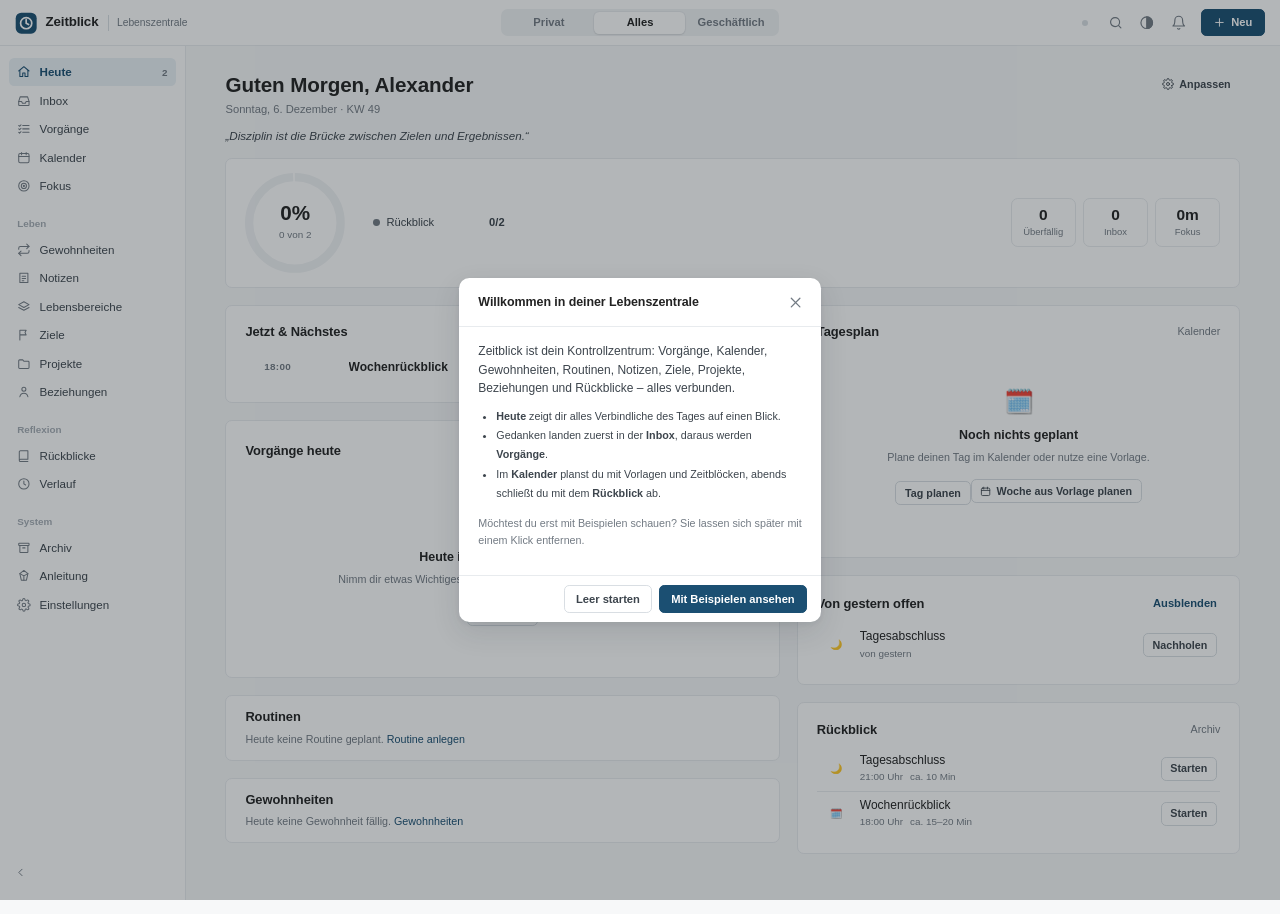
==== commit 79b24940: "Add files via upload" ====
--- a/index.html
+++ b/index.html
@@ -4,7 +4,7 @@
 <meta charset="utf-8">
 <meta name="viewport" content="width=device-width, initial-scale=1, viewport-fit=cover">
 <title>Zeitblick</title>
-<meta name="description" content="Deine Lebenszentrale: Vorgänge, Kalender mit Timeboxing, Matrix, Fokus, Gewohnheiten, Notizen, Ziele und Beziehungen – privat und geschäftlich, auf allen Geräten.">
+<meta name="description" content="Deine Lebenszentrale: Heute, Vorgänge, Kalender mit Vorlagen, Routinen, Gewohnheiten, Notizen, Journal, Ziele, Lebensbereiche, Beziehungen und Rückblicke – privat und geschäftlich, auf allen Geräten.">
 <meta name="theme-color" content="#ffffff">
 <meta name="apple-mobile-web-app-capable" content="yes">
 <meta name="mobile-web-app-capable" content="yes">
@@ -22,6 +22,8 @@
     if (l.nightAuto && (h >= 21 || h < 6)) t = 'night';
     else if (t === 'auto') t = matchMedia('(prefers-color-scheme: dark)').matches ? 'dark' : 'light';
     document.documentElement.setAttribute('data-theme', t);
+    var sc = Number(l.uiScale) || (matchMedia('(max-width: 759px)').matches ? 0.94 : 0.86);
+    document.documentElement.style.setProperty('--ui-scale', String(Math.max(0.65, Math.min(1.2, sc))));
   } catch (e) {}
 </script>
 <script src="vendor/qrcode.js" defer></script>
--- a/css/app.css
+++ b/css/app.css
@@ -25,13 +25,13 @@
   --bad: #d64545;
   --alarm: #e5332a;
   --q1: #d64545; --q2: #1b4f72; --q3: #dba100; --q4: #9aa1a9;
-  --shadow-pop: 0 12px 32px rgba(25, 35, 45, .12), 0 2px 6px rgba(25, 35, 45, .06);
-  --focus: 0 0 0 3px rgba(27, 79, 114, .22);
+  --shadow-pop: 0 0.75rem 2rem rgba(25, 35, 45, .12), 0 2px 0.375rem rgba(25, 35, 45, .06);
+  --focus: 0 0 0 0.1875rem rgba(27, 79, 114, .22);
   --font: -apple-system, BlinkMacSystemFont, "Segoe UI", Roboto, Oxygen-Sans, Ubuntu, Cantarell, "Helvetica Neue", sans-serif;
   --mono: ui-monospace, SFMono-Regular, Consolas, monospace;
-  --r: 8px; --r-sm: 6px;
-  --top-h: 54px;
-  --side-w: 216px;
+  --r: 0.5rem; --r-sm: 0.375rem;
+  --top-h: 3.375rem;
+  --side-w: 13.5rem;
   --safe-b: env(safe-area-inset-bottom, 0px);
   --safe-t: env(safe-area-inset-top, 0px);
 }
@@ -43,8 +43,8 @@
   --accent: #6aa8d8; --accent-hover: #86b9e0; --accent-soft: #1e2d39; --accent-ink: #0e1419;
   --ok: #4cbd7a; --warn: #e7b52c; --bad: #ef6b6b; --alarm: #ff5a4f;
   --q1: #ef6b6b; --q2: #6aa8d8; --q3: #e7b52c; --q4: #7d858d;
-  --shadow-pop: 0 14px 36px rgba(0, 0, 0, .5);
-  --focus: 0 0 0 3px rgba(106, 168, 216, .3);
+  --shadow-pop: 0 0.875rem 2.25rem rgba(0, 0, 0, .5);
+  --focus: 0 0 0 0.1875rem rgba(106, 168, 216, .3);
 }
 [data-theme="night"] {
   color-scheme: dark;
@@ -54,119 +54,120 @@
   --accent: #ff8a5c; --accent-hover: #ffa07a; --accent-soft: #2a110a; --accent-ink: #160704;
   --ok: #d9a441; --warn: #ffb347; --bad: #ff5a3c; --alarm: #ff3b1f;
   --q1: #ff5a3c; --q2: #ff8a5c; --q3: #e3a04a; --q4: #8a5240;
-  --shadow-pop: 0 14px 36px rgba(0, 0, 0, .6);
-  --focus: 0 0 0 3px rgba(255, 138, 92, .25);
+  --shadow-pop: 0 0.875rem 2.25rem rgba(0, 0, 0, .6);
+  --focus: 0 0 0 0.1875rem rgba(255, 138, 92, .25);
 }
 [data-theme="night"] .qr-box, [data-theme="night"] .emo { filter: sepia(1) saturate(2.4) hue-rotate(-25deg) brightness(.8); }
 
 /* ------------------------------------------------------------------ Basis */
 *, *::before, *::after { box-sizing: border-box; }
-html { -webkit-text-size-adjust: 100%; }
-body { margin: 0; background: var(--bg); color: var(--ink); font: 14px/1.55 var(--font); -webkit-font-smoothing: antialiased; overscroll-behavior-y: none; }
+/* Alles ist in rem gebaut: --ui-scale (Einstellungen → Darstellung) vergrößert oder verkleinert die ganze Oberfläche */
+html { -webkit-text-size-adjust: 100%; font-size: calc(16px * var(--ui-scale, .86)); }
+body { margin: 0; background: var(--bg); color: var(--ink); font: 0.875rem/1.55 var(--font); -webkit-font-smoothing: antialiased; overscroll-behavior-y: none; }
 h1, h2, h3, h4 { margin: 0; color: var(--ink); font-weight: 600; letter-spacing: -.005em; }
-h1 { font-size: 22px; line-height: 1.25; }
-h2 { font-size: 15px; line-height: 1.35; }
-h3 { font-size: 14px; }
+h1 { font-size: 1.375rem; line-height: 1.25; }
+h2 { font-size: 0.9375rem; line-height: 1.35; }
+h3 { font-size: 0.875rem; }
 p { margin: 0 0 .7em; }
 a { color: var(--accent); text-decoration: none; }
 a:hover { text-decoration: underline; }
 button, input, select, textarea { font: inherit; color: inherit; }
 button { cursor: pointer; }
-:focus-visible { outline: none; box-shadow: var(--focus); border-radius: 6px; }
+:focus-visible { outline: none; box-shadow: var(--focus); border-radius: 0.375rem; }
 .muted { color: var(--muted); }
 .faint { color: var(--faint); }
-.small { font-size: 12.5px; }
-.tiny { font-size: 11.5px; }
+.small { font-size: 0.7812rem; }
+.tiny { font-size: 0.7188rem; }
 .num { font-variant-numeric: tabular-nums; }
 .hide, [hidden] { display: none !important; }
 .sr { position: absolute; width: 1px; height: 1px; overflow: hidden; clip: rect(0 0 0 0); white-space: nowrap; }
 .ic { flex: none; display: block; }
-.row { display: flex; align-items: center; gap: 8px; }
+.row { display: flex; align-items: center; gap: 0.5rem; }
 .row.wrap { flex-wrap: wrap; }
-.col { display: flex; flex-direction: column; gap: 8px; }
+.col { display: flex; flex-direction: column; gap: 0.5rem; }
 .grow { flex: 1 1 auto; min-width: 0; }
 .ellip { overflow: hidden; text-overflow: ellipsis; white-space: nowrap; }
 .sp { flex: 1; }
 .right { margin-left: auto; }
-hr.sep { border: 0; border-top: 1px solid var(--line); margin: 18px 0; }
-.kbd { font: 11px var(--mono); padding: 1px 5px; border: 1px solid var(--line-2); border-radius: 4px; color: var(--muted); background: var(--surface-2); }
+hr.sep { border: 0; border-top: 1px solid var(--line); margin: 1.125rem 0; }
+.kbd { font: 0.6875rem var(--mono); padding: 1px 0.3125rem; border: 1px solid var(--line-2); border-radius: 0.25rem; color: var(--muted); background: var(--surface-2); }
 
 /* ------------------------------------------------------------------ Shell */
-.topbar { position: sticky; top: 0; z-index: 40; height: calc(var(--top-h) + var(--safe-t)); padding: var(--safe-t) 18px 0; display: grid; grid-template-columns: 1fr auto 1fr; align-items: center; gap: 12px; background: var(--surface); border-bottom: 1px solid var(--line); }
-.brand { display: flex; align-items: center; gap: 9px; color: var(--ink); text-decoration: none !important; min-width: 0; }
-.brand-mark { width: 26px; height: 26px; flex: none; }
-.brand b { font-size: 15.5px; font-weight: 650; letter-spacing: -.01em; }
-.brand span { font-size: 12px; color: var(--muted); font-weight: 500; padding-left: 9px; margin-left: 2px; border-left: 1px solid var(--line-2); }
+.topbar { position: sticky; top: 0; z-index: 40; height: calc(var(--top-h) + var(--safe-t)); padding: var(--safe-t) 1.125rem 0; display: grid; grid-template-columns: 1fr auto 1fr; align-items: center; gap: 0.75rem; background: var(--surface); border-bottom: 1px solid var(--line); }
+.brand { display: flex; align-items: center; gap: 0.5625rem; color: var(--ink); text-decoration: none !important; min-width: 0; }
+.brand-mark { width: 1.625rem; height: 1.625rem; flex: none; }
+.brand b { font-size: 0.9688rem; font-weight: 650; letter-spacing: -.01em; }
+.brand span { font-size: 0.75rem; color: var(--muted); font-weight: 500; padding-left: 0.5625rem; margin-left: 2px; border-left: 1px solid var(--line-2); }
 .top-right { display: flex; justify-content: flex-end; align-items: center; gap: 2px; }
 
-.seg { position: relative; display: inline-grid; grid-auto-flow: column; grid-auto-columns: 1fr; background: var(--surface-3); border-radius: 8px; padding: 3px; }
-.seg button { position: relative; z-index: 1; border: 0; background: none; height: 26px; padding: 0 14px; border-radius: 6px; font-size: 13px; font-weight: 550; color: var(--muted); white-space: nowrap; transition: color .2s; }
+.seg { position: relative; display: inline-grid; grid-auto-flow: column; grid-auto-columns: 1fr; background: var(--surface-3); border-radius: 0.5rem; padding: 0.1875rem; }
+.seg button { position: relative; z-index: 1; border: 0; background: none; height: 1.625rem; padding: 0 0.875rem; border-radius: 0.375rem; font-size: 0.8125rem; font-weight: 550; color: var(--muted); white-space: nowrap; transition: color .2s; }
 .seg button[aria-pressed="true"] { color: var(--ink); }
-.seg .seg-thumb { position: absolute; z-index: 0; top: 3px; bottom: 3px; left: 3px; border-radius: 6px; background: var(--surface); box-shadow: 0 1px 2px rgba(0, 0, 0, .08), 0 0 0 1px var(--line); transition: transform .28s cubic-bezier(.3, 1.2, .5, 1), width .25s; }
+.seg .seg-thumb { position: absolute; z-index: 0; top: 0.1875rem; bottom: 0.1875rem; left: 0.1875rem; border-radius: 0.375rem; background: var(--surface); box-shadow: 0 1px 2px rgba(0, 0, 0, .08), 0 0 0 1px var(--line); transition: transform .28s cubic-bezier(.3, 1.2, .5, 1), width .25s; }
 [data-theme="dark"] .seg .seg-thumb, [data-theme="night"] .seg .seg-thumb { background: var(--line-2); box-shadow: none; }
 
-.icon-btn { width: 34px; height: 34px; border: 0; background: none; border-radius: 7px; display: inline-grid; place-items: center; color: var(--muted); position: relative; flex: none; padding: 0; }
+.icon-btn { width: 2.125rem; height: 2.125rem; border: 0; background: none; border-radius: 0.4375rem; display: inline-grid; place-items: center; color: var(--muted); position: relative; flex: none; padding: 0; }
 .icon-btn:hover { background: var(--hover); color: var(--ink); }
-.icon-btn.sm { width: 28px; height: 28px; border-radius: 6px; }
+.icon-btn.sm { width: 1.75rem; height: 1.75rem; border-radius: 0.375rem; }
 .icon-btn.on { color: var(--accent); background: var(--accent-soft); }
-.badge { position: absolute; top: 3px; right: 1px; min-width: 16px; height: 16px; padding: 0 4px; border-radius: 8px; background: var(--bad); color: #fff; font-size: 10.5px; font-weight: 700; display: grid; place-items: center; border: 2px solid var(--surface); line-height: 1; }
+.badge { position: absolute; top: 0.1875rem; right: 1px; min-width: 1rem; height: 1rem; padding: 0 0.25rem; border-radius: 0.5rem; background: var(--bad); color: #fff; font-size: 0.6562rem; font-weight: 700; display: grid; place-items: center; border: 2px solid var(--surface); line-height: 1; }
 .badge.soft { background: var(--accent); }
-.sync-dot { width: 7px; height: 7px; border-radius: 50%; background: var(--line-2); display: inline-block; }
+.sync-dot { width: 0.4375rem; height: 0.4375rem; border-radius: 50%; background: var(--line-2); display: inline-block; }
 .sync-dot.ok { background: var(--ok); } .sync-dot.busy { background: var(--warn); animation: blink 1s infinite; } .sync-dot.err { background: var(--bad); }
 @keyframes blink { 50% { opacity: .35; } }
 
 .layout { display: grid; grid-template-columns: var(--side-w) minmax(0, 1fr); min-height: calc(100vh - var(--top-h)); }
-.sidebar { position: sticky; top: calc(var(--top-h) + var(--safe-t)); height: calc(100vh - var(--top-h) - var(--safe-t)); overflow-y: auto; background: var(--surface); border-right: 1px solid var(--line); padding: 14px 10px 18px; display: flex; flex-direction: column; }
+.sidebar { position: sticky; top: calc(var(--top-h) + var(--safe-t)); height: calc(100vh - var(--top-h) - var(--safe-t)); overflow-y: auto; background: var(--surface); border-right: 1px solid var(--line); padding: 0.875rem 0.625rem 1.125rem; display: flex; flex-direction: column; }
 .nav { display: flex; flex-direction: column; gap: 1px; }
-.nav a { display: flex; align-items: center; gap: 10px; height: 32px; padding: 0 10px; border-radius: 6px; color: var(--ink-2); text-decoration: none !important; font-size: 13.5px; font-weight: 500; }
+.nav a { display: flex; align-items: center; gap: 0.625rem; height: 2rem; padding: 0 0.625rem; border-radius: 0.375rem; color: var(--ink-2); text-decoration: none !important; font-size: 0.8438rem; font-weight: 500; }
 .nav a .ic { color: var(--muted); }
 .nav a:hover { background: var(--hover); }
 .nav a.on { background: var(--accent-soft); color: var(--accent); font-weight: 600; }
 .nav a.on .ic { color: var(--accent); }
-.nav a .cnt { margin-left: auto; font-size: 11.5px; color: var(--muted); font-weight: 600; font-variant-numeric: tabular-nums; }
+.nav a .cnt { margin-left: auto; font-size: 0.7188rem; color: var(--muted); font-weight: 600; font-variant-numeric: tabular-nums; }
 .nav a .cnt.red { color: var(--bad); }
-.nav-label { font-size: 11.5px; font-weight: 600; color: var(--faint); padding: 18px 10px 6px; }
-.side-foot { margin-top: auto; padding-top: 14px; }
-
-.main { min-width: 0; padding: 30px 36px 70px; overflow-x: clip; }
+.nav-label { font-size: 0.7188rem; font-weight: 600; color: var(--faint); padding: 1.125rem 0.625rem 0.375rem; }
+.side-foot { margin-top: auto; padding-top: 0.875rem; }
+
+.main { min-width: 0; padding: 1.875rem 2.25rem 4.375rem; overflow-x: clip; }
 .main.full { padding: 0; }
-.page { max-width: 1180px; margin: 0 auto; }
-.page.narrow { max-width: 860px; }
-.page-head { display: flex; align-items: flex-end; gap: 12px; flex-wrap: wrap; margin-bottom: 22px; }
-.page-head .grow h1 + .psub { margin-top: 3px; }
-.psub { color: var(--muted); font-size: 13px; }
-.page-actions { display: flex; align-items: center; gap: 8px; margin-left: auto; }
+.page { max-width: 73.75rem; margin: 0 auto; }
+.page.narrow { max-width: 53.75rem; }
+.page-head { display: flex; align-items: flex-end; gap: 0.75rem; flex-wrap: wrap; margin-bottom: 1.375rem; }
+.page-head .grow h1 + .psub { margin-top: 0.1875rem; }
+.psub { color: var(--muted); font-size: 0.8125rem; }
+.page-actions { display: flex; align-items: center; gap: 0.5rem; margin-left: auto; }
 .bottomnav, .fab { display: none; }
 
 /* ------------------------------------------------------------------ Container */
-.card { background: var(--surface); border: 1px solid var(--line); border-radius: var(--r); padding: 20px 22px; min-width: 0; }
+.card { background: var(--surface); border: 1px solid var(--line); border-radius: var(--r); padding: 1.25rem 1.375rem; min-width: 0; }
 .card.flush { padding: 0; }
-.card.pad-sm { padding: 14px 16px; }
-.card-head { display: flex; align-items: center; gap: 10px; margin-bottom: 14px; }
+.card.pad-sm { padding: 0.875rem 1rem; }
+.card-head { display: flex; align-items: center; gap: 0.625rem; margin-bottom: 0.875rem; }
 .card-head h2 { flex: 1; }
-.card-head .link { font-size: 12.5px; color: var(--muted); font-weight: 500; }
+.card-head .link { font-size: 0.7812rem; color: var(--muted); font-weight: 500; }
 .card-head .link:hover { color: var(--accent); text-decoration: none; }
-.grid { display: grid; gap: 20px; }
+.grid { display: grid; gap: 1.25rem; }
 .g2 { grid-template-columns: repeat(2, minmax(0, 1fr)); }
 .g3 { grid-template-columns: repeat(3, minmax(0, 1fr)); }
 .g-main { grid-template-columns: minmax(0, 1.6fr) minmax(0, 1fr); }
-.stack { display: flex; flex-direction: column; gap: 20px; }
-.section-t { font-size: 12.5px; font-weight: 600; color: var(--muted); margin: 22px 0 10px; display: flex; align-items: center; gap: 8px; }
+.stack { display: flex; flex-direction: column; gap: 1.25rem; }
+.section-t { font-size: 0.7812rem; font-weight: 600; color: var(--muted); margin: 1.375rem 0 0.625rem; display: flex; align-items: center; gap: 0.5rem; }
 .section-t::after { content: ""; flex: 1; border-top: 1px solid var(--line); }
 .section-t:first-child { margin-top: 0; }
 
 /* Kennzahlen */
-.stats { display: grid; grid-template-columns: repeat(4, minmax(0, 1fr)); background: var(--surface); border: 1px solid var(--line); border-radius: var(--r); margin-bottom: 20px; }
-.stat { padding: 14px 20px; border-left: 1px solid var(--line); text-decoration: none !important; color: inherit; display: block; }
+.stats { display: grid; grid-template-columns: repeat(4, minmax(0, 1fr)); background: var(--surface); border: 1px solid var(--line); border-radius: var(--r); margin-bottom: 1.25rem; }
+.stat { padding: 0.875rem 1.25rem; border-left: 1px solid var(--line); text-decoration: none !important; color: inherit; display: block; }
 .stat:first-child { border-left: 0; }
 a.stat:hover { background: var(--hover); }
-.stat .l { font-size: 12px; color: var(--muted); }
-.stat .v { font-size: 22px; font-weight: 600; line-height: 1.25; font-variant-numeric: tabular-nums; }
+.stat .l { font-size: 0.75rem; color: var(--muted); }
+.stat .v { font-size: 1.375rem; font-weight: 600; line-height: 1.25; font-variant-numeric: tabular-nums; }
 .stat .v.red { color: var(--bad); }
-.stat .s { font-size: 11.5px; color: var(--faint); }
+.stat .s { font-size: 0.7188rem; color: var(--faint); }
 
 /* ------------------------------------------------------------------ Buttons */
-.btn { display: inline-flex; align-items: center; justify-content: center; gap: 6px; height: 32px; padding: 0 13px; border-radius: var(--r-sm); border: 1px solid var(--line-2); background: var(--surface); color: var(--ink-2); font-size: 13px; font-weight: 550; white-space: nowrap; text-decoration: none !important; transition: background-color .15s, border-color .15s; }
+.btn { display: inline-flex; align-items: center; justify-content: center; gap: 0.375rem; height: 2rem; padding: 0 0.8125rem; border-radius: var(--r-sm); border: 1px solid var(--line-2); background: var(--surface); color: var(--ink-2); font-size: 0.8125rem; font-weight: 550; white-space: nowrap; text-decoration: none !important; transition: background-color .15s, border-color .15s; }
 .btn:hover { background: var(--hover); border-color: var(--faint); color: var(--ink); }
 .btn:active { transform: translateY(1px); }
 .btn-primary { background: var(--accent); border-color: var(--accent); color: var(--accent-ink); }
@@ -175,16 +176,16 @@
 .btn-danger:hover { filter: brightness(.94); background: var(--bad); color: #fff; }
 .btn-ghost { border-color: transparent; background: transparent; }
 .btn-ghost:hover { background: var(--hover); border-color: transparent; }
-.btn.sm { height: 28px; padding: 0 10px; font-size: 12.5px; }
-.btn.lg { height: 40px; padding: 0 18px; font-size: 14px; }
+.btn.sm { height: 1.75rem; padding: 0 0.625rem; font-size: 0.7812rem; }
+.btn.lg { height: 2.5rem; padding: 0 1.125rem; font-size: 0.875rem; }
 .btn[disabled] { opacity: .45; pointer-events: none; }
-.btn .ic { width: 15px; height: 15px; }
-.link-btn { border: 0; background: none; color: var(--accent); font-size: 13px; font-weight: 550; padding: 2px 4px; border-radius: 4px; }
+.btn .ic { width: 0.9375rem; height: 0.9375rem; }
+.link-btn { border: 0; background: none; color: var(--accent); font-size: 0.8125rem; font-weight: 550; padding: 2px 0.25rem; border-radius: 0.25rem; }
 .link-btn:hover { text-decoration: underline; }
 
 /* Pillen, Punkte */
-.pill { display: inline-flex; align-items: center; gap: 6px; height: 22px; padding: 0 9px; border-radius: 11px; background: var(--surface-3); color: var(--ink-2); font-size: 12px; font-weight: 550; white-space: nowrap; border: 0; }
-.pill .dot { width: 6px; height: 6px; }
+.pill { display: inline-flex; align-items: center; gap: 0.375rem; height: 1.375rem; padding: 0 0.5625rem; border-radius: 0.6875rem; background: var(--surface-3); color: var(--ink-2); font-size: 0.75rem; font-weight: 550; white-space: nowrap; border: 0; }
+.pill .dot { width: 0.375rem; height: 0.375rem; }
 .pill.st-aktiv { background: var(--accent-soft); color: var(--accent); }
 .pill.st-aktiv .dot { background: var(--accent); }
 .pill.st-geplant .dot { background: var(--muted); }
@@ -192,536 +193,536 @@
 .pill.st-wartet .dot { background: var(--warn); }
 .pill.st-erledigt { color: var(--ok); } .pill.st-erledigt .dot { background: var(--ok); }
 .pill.st-verworfen { color: var(--muted); text-decoration: line-through; }
-select.pill { appearance: none; -webkit-appearance: none; padding-right: 22px; cursor: pointer; background-image: linear-gradient(45deg, transparent 50%, currentColor 50%), linear-gradient(135deg, currentColor 50%, transparent 50%); background-position: calc(100% - 11px) 9px, calc(100% - 7px) 9px; background-size: 4px 4px; background-repeat: no-repeat; }
-.dot { width: 8px; height: 8px; border-radius: 50%; flex: none; display: inline-block; background: var(--line-2); }
+select.pill { appearance: none; -webkit-appearance: none; padding-right: 1.375rem; cursor: pointer; background-image: linear-gradient(45deg, transparent 50%, currentColor 50%), linear-gradient(135deg, currentColor 50%, transparent 50%); background-position: calc(100% - 0.6875rem) 0.5625rem, calc(100% - 0.4375rem) 0.5625rem; background-size: 0.25rem 0.25rem; background-repeat: no-repeat; }
+.dot { width: 0.5rem; height: 0.5rem; border-radius: 50%; flex: none; display: inline-block; background: var(--line-2); }
 .dot.green { background: var(--ok); } .dot.yellow { background: var(--warn); } .dot.red { background: var(--bad); }
 .dot.alarm { background: var(--alarm); animation: alarmPulse 1.2s infinite; }
 .dot.none { background: transparent; border: 1.5px solid var(--line-2); }
-@keyframes alarmPulse { 0% { box-shadow: 0 0 0 0 color-mix(in srgb, var(--alarm) 60%, transparent); } 70% { box-shadow: 0 0 0 6px transparent; } 100% { box-shadow: none; } }
-.prio { font-size: 11.5px; font-weight: 650; color: var(--muted); font-variant-numeric: tabular-nums; }
+@keyframes alarmPulse { 0% { box-shadow: 0 0 0 0 color-mix(in srgb, var(--alarm) 60%, transparent); } 70% { box-shadow: 0 0 0 0.375rem transparent; } 100% { box-shadow: none; } }
+.prio { font-size: 0.7188rem; font-weight: 650; color: var(--muted); font-variant-numeric: tabular-nums; }
 .prio.p1 { color: var(--bad); }
-.catdot { width: 8px; height: 8px; border-radius: 2px; flex: none; display: inline-block; }
-.tag { display: inline-flex; align-items: center; gap: 6px; font-size: 12.5px; color: var(--ink-2); white-space: nowrap; max-width: 100%; overflow: hidden; text-overflow: ellipsis; }
-.chips { display: flex; flex-wrap: wrap; gap: 6px; }
-.chip { display: inline-flex; align-items: center; gap: 6px; height: 28px; padding: 0 11px; border-radius: 14px; border: 1px solid var(--line-2); background: var(--surface); color: var(--ink-2); font-size: 12.5px; font-weight: 500; white-space: nowrap; }
+.catdot { width: 0.5rem; height: 0.5rem; border-radius: 2px; flex: none; display: inline-block; }
+.tag { display: inline-flex; align-items: center; gap: 0.375rem; font-size: 0.7812rem; color: var(--ink-2); white-space: nowrap; max-width: 100%; overflow: hidden; text-overflow: ellipsis; }
+.chips { display: flex; flex-wrap: wrap; gap: 0.375rem; }
+.chip { display: inline-flex; align-items: center; gap: 0.375rem; height: 1.75rem; padding: 0 0.6875rem; border-radius: 0.875rem; border: 1px solid var(--line-2); background: var(--surface); color: var(--ink-2); font-size: 0.7812rem; font-weight: 500; white-space: nowrap; }
 button.chip:hover { border-color: var(--faint); }
 .chip.on { border-color: var(--accent); background: var(--accent-soft); color: var(--accent); }
 .chip .x { margin-left: 2px; opacity: .6; }
 
 /* ------------------------------------------------------------------ Formulare */
-.input, .select, .textarea { width: 100%; height: 34px; padding: 0 10px; border: 1px solid var(--line-2); border-radius: var(--r-sm); background: var(--surface); color: var(--ink); outline: none; font-size: 13.5px; transition: border-color .15s, box-shadow .15s; }
-.textarea { height: auto; min-height: 76px; padding: 8px 10px; resize: vertical; line-height: 1.5; }
+.input, .select, .textarea { width: 100%; height: 2.125rem; padding: 0 0.625rem; border: 1px solid var(--line-2); border-radius: var(--r-sm); background: var(--surface); color: var(--ink); outline: none; font-size: 0.8438rem; transition: border-color .15s, box-shadow .15s; }
+.textarea { height: auto; min-height: 4.75rem; padding: 0.5rem 0.625rem; resize: vertical; line-height: 1.5; }
 .input:focus, .select:focus, .textarea:focus { border-color: var(--accent); box-shadow: var(--focus); }
 .input.plain, .textarea.plain { border-color: transparent; background: transparent; padding-left: 0; }
 .input.plain:focus, .textarea.plain:focus { box-shadow: none; border-color: transparent; }
-.title-in { height: auto; font-size: 18px; font-weight: 600; padding: 2px 0; border: 0; background: transparent; width: 100%; outline: none; color: var(--ink); }
+.title-in { height: auto; font-size: 1.125rem; font-weight: 600; padding: 2px 0; border: 0; background: transparent; width: 100%; outline: none; color: var(--ink); }
 .title-in::placeholder { color: var(--faint); }
-.field { display: grid; gap: 5px; margin-bottom: 14px; min-width: 0; }
-.field > label, .lbl { font-size: 12.5px; font-weight: 550; color: var(--muted); display: flex; align-items: center; gap: 6px; }
-.hint { font-size: 12px; color: var(--faint); }
-.fgrid { display: grid; grid-template-columns: 1fr 1fr; gap: 0 12px; }
-input[type="date"].input, input[type="time"].input { padding: 0 8px; }
-input[type="color"] { width: 34px; height: 34px; border: 1px solid var(--line-2); border-radius: 6px; padding: 2px; background: var(--surface); }
-.switch { position: relative; display: inline-flex; align-items: center; gap: 10px; cursor: pointer; user-select: none; font-size: 13px; }
+.field { display: grid; gap: 0.3125rem; margin-bottom: 0.875rem; min-width: 0; }
+.field > label, .lbl { font-size: 0.7812rem; font-weight: 550; color: var(--muted); display: flex; align-items: center; gap: 0.375rem; }
+.hint { font-size: 0.75rem; color: var(--faint); }
+.fgrid { display: grid; grid-template-columns: 1fr 1fr; gap: 0 0.75rem; }
+input[type="date"].input, input[type="time"].input { padding: 0 0.5rem; }
+input[type="color"] { width: 2.125rem; height: 2.125rem; border: 1px solid var(--line-2); border-radius: 0.375rem; padding: 2px; background: var(--surface); }
+.switch { position: relative; display: inline-flex; align-items: center; gap: 0.625rem; cursor: pointer; user-select: none; font-size: 0.8125rem; }
 .switch input { position: absolute; opacity: 0; width: 1px; height: 1px; }
-.switch .tr { width: 32px; height: 18px; border-radius: 9px; background: var(--line-2); position: relative; transition: background-color .2s; flex: none; }
-.switch .tr::after { content: ""; position: absolute; top: 2px; left: 2px; width: 14px; height: 14px; border-radius: 50%; background: #fff; box-shadow: 0 1px 2px rgba(0, 0, 0, .25); transition: transform .2s; }
+.switch .tr { width: 2rem; height: 1.125rem; border-radius: 0.5625rem; background: var(--line-2); position: relative; transition: background-color .2s; flex: none; }
+.switch .tr::after { content: ""; position: absolute; top: 2px; left: 2px; width: 0.875rem; height: 0.875rem; border-radius: 50%; background: #fff; box-shadow: 0 1px 2px rgba(0, 0, 0, .25); transition: transform .2s; }
 .switch input:checked + .tr { background: var(--accent); }
-.switch input:checked + .tr::after { transform: translateX(14px); }
+.switch input:checked + .tr::after { transform: translateX(0.875rem); }
 .switch input:focus-visible + .tr { box-shadow: var(--focus); }
-.optrow { display: flex; align-items: center; gap: 14px; padding: 12px 0; border-top: 1px solid var(--line); }
+.optrow { display: flex; align-items: center; gap: 0.875rem; padding: 0.75rem 0; border-top: 1px solid var(--line); }
 .optrow:first-of-type { border-top: 0; }
-.optrow .grow b { display: block; font-weight: 550; font-size: 13.5px; }
-.optrow .grow span { font-size: 12.5px; color: var(--muted); }
-.check { width: 18px; height: 18px; border-radius: 50%; border: 1.5px solid var(--line-2); background: var(--surface); flex: none; display: grid; place-items: center; color: transparent; padding: 0; transition: border-color .15s, background-color .15s; }
+.optrow .grow b { display: block; font-weight: 550; font-size: 0.8438rem; }
+.optrow .grow span { font-size: 0.7812rem; color: var(--muted); }
+.check { width: 1.125rem; height: 1.125rem; border-radius: 50%; border: 1.5px solid var(--line-2); background: var(--surface); flex: none; display: grid; place-items: center; color: transparent; padding: 0; transition: border-color .15s, background-color .15s; }
 .check:hover { border-color: var(--accent); color: var(--accent); }
 .check.on { background: var(--ok); border-color: var(--ok); color: #fff; }
-.check .ic { width: 11px; height: 11px; stroke-width: 3; }
-.check.sq { border-radius: 5px; }
-.progress { height: 5px; border-radius: 3px; background: var(--surface-3); overflow: hidden; }
-.progress > i { display: block; height: 100%; background: var(--accent); border-radius: 3px; transition: width .5s; }
-.progress.lg { height: 8px; border-radius: 4px; }
+.check .ic { width: 0.6875rem; height: 0.6875rem; stroke-width: 3; }
+.check.sq { border-radius: 0.3125rem; }
+.progress { height: 0.3125rem; border-radius: 0.1875rem; background: var(--surface-3); overflow: hidden; }
+.progress > i { display: block; height: 100%; background: var(--accent); border-radius: 0.1875rem; transition: width .5s; }
+.progress.lg { height: 0.5rem; border-radius: 0.25rem; }
 
 /* Eigenschaften-Raster (Detailansicht) */
-.props { display: grid; grid-template-columns: 120px minmax(0, 1fr); gap: 2px 12px; align-items: center; margin: 6px 0 4px; }
-.props > .k { font-size: 12.5px; color: var(--muted); height: 34px; display: flex; align-items: center; gap: 7px; }
-.props > .v { min-height: 34px; display: flex; align-items: center; gap: 6px; flex-wrap: wrap; min-width: 0; }
-.props .v .select, .props .v .input { height: 30px; border-color: transparent; background: transparent; padding: 0 6px; margin-left: -6px; }
+.props { display: grid; grid-template-columns: 7.5rem minmax(0, 1fr); gap: 2px 0.75rem; align-items: center; margin: 0.375rem 0 0.25rem; }
+.props > .k { font-size: 0.7812rem; color: var(--muted); height: 2.125rem; display: flex; align-items: center; gap: 0.4375rem; }
+.props > .v { min-height: 2.125rem; display: flex; align-items: center; gap: 0.375rem; flex-wrap: wrap; min-width: 0; }
+.props .v .select, .props .v .input { height: 1.875rem; border-color: transparent; background: transparent; padding: 0 0.375rem; margin-left: -6px; }
 .props .v .select:hover, .props .v .input:hover { background: var(--hover); }
 .props .v .select:focus, .props .v .input:focus { border-color: var(--accent); background: var(--surface); }
 .props .v .input[type="date"], .props .v .input[type="time"] { width: auto; }
 
 /* ------------------------------------------------------------------ Index-Tabelle */
 .table-wrap { overflow-x: auto; }
-.tbl { width: 100%; border-collapse: collapse; font-size: 13.5px; }
-.tbl th { text-align: left; font-size: 12px; font-weight: 550; color: var(--muted); padding: 10px 10px; border-bottom: 1px solid var(--line); white-space: nowrap; user-select: none; background: var(--surface); position: sticky; top: 0; z-index: 1; }
+.tbl { width: 100%; border-collapse: collapse; font-size: 0.8438rem; }
+.tbl th { text-align: left; font-size: 0.75rem; font-weight: 550; color: var(--muted); padding: 0.625rem 0.625rem; border-bottom: 1px solid var(--line); white-space: nowrap; user-select: none; background: var(--surface); position: sticky; top: 0; z-index: 1; }
 .tbl th.sortable { cursor: pointer; }
 .tbl th.sortable:hover { color: var(--ink); }
-.tbl th .arr { display: inline-block; margin-left: 3px; color: var(--accent); }
-.tbl td { padding: 0 10px; height: 42px; border-bottom: 1px solid var(--line); white-space: nowrap; vertical-align: middle; }
+.tbl th .arr { display: inline-block; margin-left: 0.1875rem; color: var(--accent); }
+.tbl td { padding: 0 0.625rem; height: 2.625rem; border-bottom: 1px solid var(--line); white-space: nowrap; vertical-align: middle; }
 .tbl tr:last-child td { border-bottom: 0; }
 .tbl tbody tr { cursor: pointer; transition: background-color .1s; }
 .tbl tbody tr:hover { background: var(--hover); }
-.tbl td.t-title { white-space: normal; min-width: 220px; width: 40%; }
+.tbl td.t-title { white-space: normal; min-width: 13.75rem; width: 40%; }
 .tbl td.t-title .tt { font-weight: 500; color: var(--ink); line-height: 1.35; overflow-wrap: anywhere; }
-.tbl td.t-title .ts { font-size: 11.5px; color: var(--faint); margin-top: 1px; }
-.tbl .t-no { color: var(--faint); font-size: 12px; font-variant-numeric: tabular-nums; width: 52px; }
-.tbl .t-amp { width: 22px; padding-right: 0; }
-.tbl .t-date { color: var(--ink-2); font-size: 12.5px; font-variant-numeric: tabular-nums; }
+.tbl td.t-title .ts { font-size: 0.7188rem; color: var(--faint); margin-top: 1px; }
+.tbl .t-no { color: var(--faint); font-size: 0.75rem; font-variant-numeric: tabular-nums; width: 3.25rem; }
+.tbl .t-amp { width: 1.375rem; padding-right: 0; }
+.tbl .t-date { color: var(--ink-2); font-size: 0.7812rem; font-variant-numeric: tabular-nums; }
 .tbl .t-date.over { color: var(--bad); font-weight: 600; }
 .tbl .t-date.soon { color: var(--warn); font-weight: 600; }
-.tbl .t-act { width: 74px; text-align: right; }
+.tbl .t-act { width: 4.625rem; text-align: right; }
 .tbl .t-act .icon-btn { opacity: 0; }
 .tbl tr:hover .t-act .icon-btn, .tbl tr:focus-within .t-act .icon-btn { opacity: 1; }
-.tbl .grp td { height: 34px; background: var(--surface-2); font-size: 12px; font-weight: 600; color: var(--muted); cursor: default; }
+.tbl .grp td { height: 2.125rem; background: var(--surface-2); font-size: 0.75rem; font-weight: 600; color: var(--muted); cursor: default; }
 .tbl .grp:hover { background: var(--surface-2); }
-.toolbar { display: flex; align-items: center; gap: 8px; flex-wrap: wrap; margin-bottom: 14px; }
-.search { display: flex; align-items: center; gap: 6px; height: 32px; padding: 0 10px; border: 1px solid var(--line-2); border-radius: var(--r-sm); background: var(--surface); min-width: 220px; color: var(--muted); }
+.toolbar { display: flex; align-items: center; gap: 0.5rem; flex-wrap: wrap; margin-bottom: 0.875rem; }
+.search { display: flex; align-items: center; gap: 0.375rem; height: 2rem; padding: 0 0.625rem; border: 1px solid var(--line-2); border-radius: var(--r-sm); background: var(--surface); min-width: 13.75rem; color: var(--muted); }
 .search:focus-within { border-color: var(--accent); box-shadow: var(--focus); }
-.search input { border: 0; outline: none; background: none; flex: 1; min-width: 0; font-size: 13px; color: var(--ink); }
-.filters { display: flex; flex-wrap: wrap; gap: 6px; margin: -4px 0 14px; }
-.flt-pop .flt-sec { margin-bottom: 12px; }
+.search input { border: 0; outline: none; background: none; flex: 1; min-width: 0; font-size: 0.8125rem; color: var(--ink); }
+.filters { display: flex; flex-wrap: wrap; gap: 0.375rem; margin: -4px 0 0.875rem; }
+.flt-pop .flt-sec { margin-bottom: 0.75rem; }
 .flt-pop .flt-sec:last-child { margin-bottom: 0; }
-.flt-pop .lbl { margin-bottom: 6px; }
+.flt-pop .lbl { margin-bottom: 0.375rem; }
 
 /* Listen (mobil + Karten) */
 .list { display: flex; flex-direction: column; }
-.li { display: flex; align-items: center; gap: 12px; padding: 10px 4px; border-bottom: 1px solid var(--line); cursor: pointer; min-width: 0; }
+.li { display: flex; align-items: center; gap: 0.75rem; padding: 0.625rem 0.25rem; border-bottom: 1px solid var(--line); cursor: pointer; min-width: 0; }
 .li:last-child { border-bottom: 0; }
 .li:hover { background: var(--hover); }
 .li .lt { font-weight: 500; line-height: 1.35; overflow-wrap: break-word; hyphens: auto; }
-.li .lm { display: flex; flex-wrap: wrap; align-items: center; gap: 4px 10px; font-size: 12px; color: var(--muted); margin-top: 2px; }
+.li .lm { display: flex; flex-wrap: wrap; align-items: center; gap: 0.25rem 0.625rem; font-size: 0.75rem; color: var(--muted); margin-top: 2px; }
 .li .lm .over { color: var(--bad); font-weight: 600; }
 .li .lm .soon { color: var(--warn); font-weight: 600; }
 .li.done .lt { color: var(--muted); text-decoration: line-through; }
-.empty { text-align: center; padding: 40px 16px; color: var(--muted); }
-.empty .em { font-size: 28px; margin-bottom: 6px; }
-.empty b { display: block; color: var(--ink); font-size: 14.5px; font-weight: 600; margin-bottom: 4px; }
-.empty .small { max-width: 420px; margin: 0 auto; }
+.empty { text-align: center; padding: 2.5rem 1rem; color: var(--muted); }
+.empty .em { font-size: 1.75rem; margin-bottom: 0.375rem; }
+.empty b { display: block; color: var(--ink); font-size: 0.9062rem; font-weight: 600; margin-bottom: 0.25rem; }
+.empty .small { max-width: 26.25rem; margin: 0 auto; }
 
 /* ------------------------------------------------------------------ Cockpit */
-.hello { margin-bottom: 22px; }
-.hello h1 { font-size: 24px; font-weight: 600; }
-.hello .date { color: var(--muted); font-size: 13px; margin-top: 3px; }
-.hello .leit { color: var(--ink-2); font-size: 13.5px; margin-top: 10px; font-style: italic; }
+.hello { margin-bottom: 1.375rem; }
+.hello h1 { font-size: 1.5rem; font-weight: 600; }
+.hello .date { color: var(--muted); font-size: 0.8125rem; margin-top: 0.1875rem; }
+.hello .leit { color: var(--ink-2); font-size: 0.8438rem; margin-top: 0.625rem; font-style: italic; }
 .tl { position: relative; }
-.tl-item { display: grid; grid-template-columns: 50px 3px minmax(0, 1fr) auto; gap: 12px; align-items: center; padding: 8px 0; cursor: pointer; border-radius: 6px; }
+.tl-item { display: grid; grid-template-columns: 3.125rem 0.1875rem minmax(0, 1fr) auto; gap: 0.75rem; align-items: center; padding: 0.5rem 0; cursor: pointer; border-radius: 0.375rem; }
 .tl-item:hover { background: var(--hover); }
-.tl-time { font-size: 12px; color: var(--muted); text-align: right; font-variant-numeric: tabular-nums; line-height: 1.3; }
-.tl-bar { align-self: stretch; border-radius: 2px; min-height: 28px; background: var(--line-2); }
+.tl-time { font-size: 0.75rem; color: var(--muted); text-align: right; font-variant-numeric: tabular-nums; line-height: 1.3; }
+.tl-bar { align-self: stretch; border-radius: 2px; min-height: 1.75rem; background: var(--line-2); }
 .tl-t { font-weight: 500; line-height: 1.3; }
-.tl-s { font-size: 12px; color: var(--muted); }
+.tl-s { font-size: 0.75rem; color: var(--muted); }
 .tl-item.past { opacity: .5; }
-.tl-now { display: flex; align-items: center; gap: 8px; color: var(--bad); font-size: 11.5px; font-weight: 600; margin: 2px 0; }
+.tl-now { display: flex; align-items: center; gap: 0.5rem; color: var(--bad); font-size: 0.7188rem; font-weight: 600; margin: 2px 0; }
 .tl-now::after { content: ""; flex: 1; height: 1.5px; background: var(--bad); }
-.habit-mini { display: flex; align-items: center; gap: 10px; padding: 7px 0; }
-.habit-mini .grow { font-size: 13.5px; }
+.habit-mini { display: flex; align-items: center; gap: 0.625rem; padding: 0.4375rem 0; }
+.habit-mini .grow { font-size: 0.8438rem; }
 
 /* ------------------------------------------------------------------ Inbox */
-.capture { display: flex; align-items: center; gap: 10px; background: var(--surface); border: 1px solid var(--line-2); border-radius: 10px; padding: 8px 8px 8px 16px; margin-bottom: 22px; transition: border-color .15s, box-shadow .15s; }
+.capture { display: flex; align-items: center; gap: 0.625rem; background: var(--surface); border: 1px solid var(--line-2); border-radius: 0.625rem; padding: 0.5rem 0.5rem 0.5rem 1rem; margin-bottom: 1.375rem; transition: border-color .15s, box-shadow .15s; }
 .capture:focus-within { border-color: var(--accent); box-shadow: var(--focus); }
-.capture input { flex: 1; border: 0; outline: none; background: none; font-size: 15px; height: 34px; min-width: 0; color: var(--ink); }
-.prio-pick { display: inline-flex; gap: 2px; background: var(--surface-3); border-radius: 7px; padding: 2px; }
-.prio-pick button { border: 0; background: none; height: 26px; min-width: 32px; padding: 0 8px; border-radius: 5px; font-size: 12px; font-weight: 650; color: var(--muted); }
+.capture input { flex: 1; border: 0; outline: none; background: none; font-size: 0.9375rem; height: 2.125rem; min-width: 0; color: var(--ink); }
+.prio-pick { display: inline-flex; gap: 2px; background: var(--surface-3); border-radius: 0.4375rem; padding: 2px; }
+.prio-pick button { border: 0; background: none; height: 1.625rem; min-width: 2rem; padding: 0 0.5rem; border-radius: 0.3125rem; font-size: 0.75rem; font-weight: 650; color: var(--muted); }
 .prio-pick button.on { background: var(--surface); color: var(--ink); box-shadow: 0 1px 2px rgba(0, 0, 0, .08); }
 .prio-pick button.on.p1 { color: var(--bad); }
-.inbox-row { display: flex; align-items: center; gap: 12px; padding: 12px 4px; border-bottom: 1px solid var(--line); }
+.inbox-row { display: flex; align-items: center; gap: 0.75rem; padding: 0.75rem 0.25rem; border-bottom: 1px solid var(--line); }
 .inbox-row:last-child { border-bottom: 0; }
-.inbox-row .txt { flex: 1; min-width: 0; font-size: 14px; line-height: 1.4; overflow-wrap: anywhere; }
-.inbox-row .age { font-size: 12px; color: var(--faint); white-space: nowrap; }
-.inbox-row .acts { display: flex; gap: 4px; opacity: .55; transition: opacity .15s; }
+.inbox-row .txt { flex: 1; min-width: 0; font-size: 0.875rem; line-height: 1.4; overflow-wrap: anywhere; }
+.inbox-row .age { font-size: 0.75rem; color: var(--faint); white-space: nowrap; }
+.inbox-row .acts { display: flex; gap: 0.25rem; opacity: .55; transition: opacity .15s; }
 .inbox-row:hover .acts, .inbox-row:focus-within .acts { opacity: 1; }
 
 /* ------------------------------------------------------------------ Matrix */
-.matrix { display: grid; grid-template-columns: minmax(0, 1fr) minmax(0, 1fr); gap: 16px; }
-.quad { background: var(--surface); border: 1px solid var(--line); border-radius: var(--r); display: flex; flex-direction: column; min-height: 240px; min-width: 0; transition: box-shadow .2s; }
+.matrix { display: grid; grid-template-columns: minmax(0, 1fr) minmax(0, 1fr); gap: 1rem; }
+.quad { background: var(--surface); border: 1px solid var(--line); border-radius: var(--r); display: flex; flex-direction: column; min-height: 15rem; min-width: 0; transition: box-shadow .2s; }
 .quad.drop { box-shadow: 0 0 0 2px var(--accent); }
-.qhead { display: flex; align-items: baseline; gap: 10px; padding: 14px 16px 10px; border-bottom: 1px solid var(--line); }
-.qhead .qm { width: 8px; height: 8px; border-radius: 2px; align-self: center; }
-.qhead .qn { font-weight: 600; font-size: 14px; }
-.qhead .qs { font-size: 12px; color: var(--muted); }
-.qhead .qc { margin-left: auto; font-size: 13px; font-weight: 600; color: var(--muted); font-variant-numeric: tabular-nums; }
-.qbody { flex: 1; padding: 8px 10px; display: flex; flex-direction: column; gap: 6px; overflow-y: auto; max-height: 420px; min-height: 60px; }
-.qempty { margin: auto; text-align: center; color: var(--faint); font-size: 12.5px; padding: 18px; }
-.qcard { display: flex; align-items: center; gap: 10px; padding: 8px 10px; border: 1px solid var(--line); border-radius: 7px; background: var(--surface); cursor: grab; user-select: none; touch-action: pan-y; min-width: 0; }
+.qhead { display: flex; align-items: baseline; gap: 0.625rem; padding: 0.875rem 1rem 0.625rem; border-bottom: 1px solid var(--line); }
+.qhead .qm { width: 0.5rem; height: 0.5rem; border-radius: 2px; align-self: center; }
+.qhead .qn { font-weight: 600; font-size: 0.875rem; }
+.qhead .qs { font-size: 0.75rem; color: var(--muted); }
+.qhead .qc { margin-left: auto; font-size: 0.8125rem; font-weight: 600; color: var(--muted); font-variant-numeric: tabular-nums; }
+.qbody { flex: 1; padding: 0.5rem 0.625rem; display: flex; flex-direction: column; gap: 0.375rem; overflow-y: auto; max-height: 26.25rem; min-height: 3.75rem; }
+.qempty { margin: auto; text-align: center; color: var(--faint); font-size: 0.7812rem; padding: 1.125rem; }
+.qcard { display: flex; align-items: center; gap: 0.625rem; padding: 0.5rem 0.625rem; border: 1px solid var(--line); border-radius: 0.4375rem; background: var(--surface); cursor: grab; user-select: none; touch-action: pan-y; min-width: 0; }
 .qcard:hover { border-color: var(--line-2); }
 .qcard .grow { min-width: 0; }
-.qcard .qt { font-size: 13.5px; font-weight: 500; line-height: 1.3; overflow-wrap: break-word; hyphens: auto; }
-.qcard .qmeta { display: flex; flex-wrap: wrap; gap: 2px 10px; font-size: 11.5px; color: var(--muted); margin-top: 2px; }
+.qcard .qt { font-size: 0.8438rem; font-weight: 500; line-height: 1.3; overflow-wrap: break-word; hyphens: auto; }
+.qcard .qmeta { display: flex; flex-wrap: wrap; gap: 2px 0.625rem; font-size: 0.7188rem; color: var(--muted); margin-top: 2px; }
 .qcard .qmeta span { white-space: nowrap; max-width: 100%; overflow: hidden; text-overflow: ellipsis; }
 .qcard .qmeta .over { color: var(--bad); font-weight: 600; }
 .qcard.ghost { opacity: .35; }
 .qcard.dragging { position: fixed; z-index: 120; pointer-events: none; box-shadow: var(--shadow-pop); transform: rotate(1.5deg); }
 .qcard.enter { animation: cardIn .3s ease; }
 @keyframes cardIn { from { opacity: 0; transform: translateY(-6px); } }
-.qadd { display: flex; align-items: center; gap: 8px; margin: 0 10px 10px; padding: 0 8px; border-radius: 6px; color: var(--faint); }
-.qadd input { flex: 1; border: 0; background: none; outline: none; height: 32px; min-width: 0; font-size: 13px; color: var(--ink); }
+.qadd { display: flex; align-items: center; gap: 0.5rem; margin: 0 0.625rem 0.625rem; padding: 0 0.5rem; border-radius: 0.375rem; color: var(--faint); }
+.qadd input { flex: 1; border: 0; background: none; outline: none; height: 2rem; min-width: 0; font-size: 0.8125rem; color: var(--ink); }
 .qadd:focus-within { background: var(--hover); }
-.btn-now { height: 26px; padding: 0 10px 0 8px; border-radius: 13px; border: 0; background: var(--accent); color: var(--accent-ink); font-size: 12px; font-weight: 600; display: inline-flex; align-items: center; gap: 5px; white-space: nowrap; flex: none; }
-.btn-now .ic { width: 11px; height: 11px; }
+.btn-now { height: 1.625rem; padding: 0 0.625rem 0 0.5rem; border-radius: 0.8125rem; border: 0; background: var(--accent); color: var(--accent-ink); font-size: 0.75rem; font-weight: 600; display: inline-flex; align-items: center; gap: 0.3125rem; white-space: nowrap; flex: none; }
+.btn-now .ic { width: 0.6875rem; height: 0.6875rem; }
 
 /* ------------------------------------------------------------------ Kalender */
-.cal { display: grid; grid-template-columns: 256px minmax(0, 1fr); grid-template-rows: minmax(0, 1fr); height: calc(100vh - var(--top-h) - var(--safe-t)); }
+.cal { display: grid; grid-template-columns: 16rem minmax(0, 1fr); grid-template-rows: minmax(0, 1fr); height: calc(100vh - var(--top-h) - var(--safe-t)); }
 .cal.nopanel { grid-template-columns: minmax(0, 1fr); }
 .cal.nopanel .cal-side { display: none; }
-.cal-side { border-right: 1px solid var(--line); background: var(--surface); padding: 14px 12px; overflow-y: auto; min-height: 0; }
-.cal-create { height: 40px; border-radius: 12px; padding: 0 16px 0 12px; border: 1px solid var(--line); background: var(--surface); box-shadow: 0 1px 2px rgba(0, 0, 0, .1), 0 2px 6px rgba(0, 0, 0, .05); font-weight: 600; font-size: 13.5px; display: inline-flex; align-items: center; gap: 8px; margin-bottom: 16px; color: var(--ink); }
-.cal-create:hover { box-shadow: 0 2px 4px rgba(0, 0, 0, .12), 0 4px 12px rgba(0, 0, 0, .08); }
+.cal-side { border-right: 1px solid var(--line); background: var(--surface); padding: 0.875rem 0.75rem; overflow-y: auto; min-height: 0; }
+.cal-create { height: 2.5rem; border-radius: 0.75rem; padding: 0 1rem 0 0.75rem; border: 1px solid var(--line); background: var(--surface); box-shadow: 0 1px 2px rgba(0, 0, 0, .1), 0 2px 0.375rem rgba(0, 0, 0, .05); font-weight: 600; font-size: 0.8438rem; display: inline-flex; align-items: center; gap: 0.5rem; margin-bottom: 1rem; color: var(--ink); }
+.cal-create:hover { box-shadow: 0 2px 0.25rem rgba(0, 0, 0, .12), 0 0.25rem 0.75rem rgba(0, 0, 0, .08); }
 .cal-create .ic { color: var(--accent); }
-.minical { user-select: none; margin-bottom: 14px; }
-.minical .mh { display: flex; align-items: center; justify-content: space-between; font-weight: 600; font-size: 13px; margin-bottom: 2px; padding-left: 4px; }
+.minical { user-select: none; margin-bottom: 0.875rem; }
+.minical .mh { display: flex; align-items: center; justify-content: space-between; font-weight: 600; font-size: 0.8125rem; margin-bottom: 2px; padding-left: 0.25rem; }
 .minical table { width: 100%; border-collapse: collapse; table-layout: fixed; }
-.minical th { font-size: 10.5px; color: var(--faint); font-weight: 600; padding: 3px 0; }
+.minical th { font-size: 0.6562rem; color: var(--faint); font-weight: 600; padding: 0.1875rem 0; }
 .minical td { text-align: center; padding: 0; }
-.minical td button { width: 26px; height: 26px; border-radius: 50%; border: 0; background: none; font-size: 11.5px; color: var(--ink-2); }
+.minical td button { width: 1.625rem; height: 1.625rem; border-radius: 50%; border: 0; background: none; font-size: 0.7188rem; color: var(--ink-2); }
 .minical td button:hover { background: var(--hover); }
 .minical td button.out { color: var(--faint); }
 .minical td button.today { background: var(--accent); color: var(--accent-ink); font-weight: 700; }
 .minical td button.sel:not(.today) { background: var(--accent-soft); color: var(--accent); font-weight: 700; }
-.side-h { display: flex; align-items: center; justify-content: space-between; font-size: 12px; font-weight: 600; color: var(--muted); margin: 16px 2px 6px; }
-.layer { display: flex; align-items: center; gap: 9px; padding: 4px 4px; border-radius: 5px; cursor: pointer; font-size: 13px; }
+.side-h { display: flex; align-items: center; justify-content: space-between; font-size: 0.75rem; font-weight: 600; color: var(--muted); margin: 1rem 2px 0.375rem; }
+.layer { display: flex; align-items: center; gap: 0.5625rem; padding: 0.25rem 0.25rem; border-radius: 0.3125rem; cursor: pointer; font-size: 0.8125rem; }
 .layer:hover { background: var(--hover); }
-.layer input { width: 15px; height: 15px; accent-color: var(--lc); margin: 0; }
-.plan-item { display: flex; align-items: center; gap: 8px; padding: 6px 8px; border: 1px solid var(--line); border-radius: 6px; margin-bottom: 5px; background: var(--surface); cursor: grab; font-size: 12.5px; user-select: none; touch-action: pan-y; }
+.layer input { width: 0.9375rem; height: 0.9375rem; accent-color: var(--lc); margin: 0; }
+.plan-item { display: flex; align-items: center; gap: 0.5rem; padding: 0.375rem 0.5rem; border: 1px solid var(--line); border-radius: 0.375rem; margin-bottom: 0.3125rem; background: var(--surface); cursor: grab; font-size: 0.7812rem; user-select: none; touch-action: pan-y; }
 .plan-item:hover { border-color: var(--line-2); }
 .plan-item .grow { line-height: 1.3; }
-.plan-item .pm { font-size: 11px; color: var(--muted); }
-.plan-ghost { position: fixed; z-index: 130; pointer-events: none; padding: 6px 10px; border-radius: 6px; background: var(--accent); color: var(--accent-ink); font-size: 12.5px; font-weight: 600; box-shadow: var(--shadow-pop); max-width: 220px; white-space: nowrap; overflow: hidden; text-overflow: ellipsis; }
+.plan-item .pm { font-size: 0.6875rem; color: var(--muted); }
+.plan-ghost { position: fixed; z-index: 130; pointer-events: none; padding: 0.375rem 0.625rem; border-radius: 0.375rem; background: var(--accent); color: var(--accent-ink); font-size: 0.7812rem; font-weight: 600; box-shadow: var(--shadow-pop); max-width: 13.75rem; white-space: nowrap; overflow: hidden; text-overflow: ellipsis; }
 .cal-main { display: flex; flex-direction: column; min-width: 0; min-height: 0; background: var(--surface); }
-.cal-bar { display: flex; align-items: center; gap: 6px; padding: 9px 16px; border-bottom: 1px solid var(--line); flex-wrap: wrap; }
-.cal-bar h2 { font-size: 18px; font-weight: 500; margin-left: 6px; flex: 1; min-width: 120px; }
+.cal-bar { display: flex; align-items: center; gap: 0.375rem; padding: 0.5625rem 1rem; border-bottom: 1px solid var(--line); flex-wrap: wrap; }
+.cal-bar h2 { font-size: 1.125rem; font-weight: 500; margin-left: 0.375rem; flex: 1; min-width: 7.5rem; }
 .cal-body { flex: 1; min-height: 0; display: flex; flex-direction: column; }
-.tg-head { display: grid; grid-template-columns: 52px repeat(var(--days), minmax(0, 1fr)); border-bottom: 1px solid var(--line); padding-right: var(--sbw, 0px); }
-.tg-dayh { text-align: center; padding: 6px 0 5px; cursor: pointer; }
-.tg-dayh .wd { font-size: 11px; font-weight: 600; color: var(--muted); }
-.tg-dayh .dn { width: 36px; height: 36px; margin: 1px auto 0; border-radius: 50%; display: grid; place-items: center; font-size: 20px; color: var(--ink-2); }
+.tg-head { display: grid; grid-template-columns: 3.25rem repeat(var(--days), minmax(0, 1fr)); border-bottom: 1px solid var(--line); padding-right: var(--sbw, 0px); }
+.tg-dayh { text-align: center; padding: 0.375rem 0 0.3125rem; cursor: pointer; }
+.tg-dayh .wd { font-size: 0.6875rem; font-weight: 600; color: var(--muted); }
+.tg-dayh .dn { width: 2.25rem; height: 2.25rem; margin: 1px auto 0; border-radius: 50%; display: grid; place-items: center; font-size: 1.25rem; color: var(--ink-2); }
 .tg-dayh:hover .dn { background: var(--hover); }
 .tg-dayh.today .wd { color: var(--accent); }
 .tg-dayh.today .dn { background: var(--accent); color: var(--accent-ink); }
-.tg-allday { display: grid; grid-template-columns: 52px repeat(var(--days), minmax(0, 1fr)); border-bottom: 1px solid var(--line); min-height: 26px; padding-right: var(--sbw, 0px); }
-.tg-allday .lbl { font-size: 10.5px; color: var(--faint); padding: 6px 6px 0 0; text-align: right; }
-.tg-adcol { border-left: 1px solid var(--line); padding: 2px 2px 3px; display: flex; flex-direction: column; gap: 2px; min-width: 0; }
+.tg-allday { display: grid; grid-template-columns: 3.25rem repeat(var(--days), minmax(0, 1fr)); border-bottom: 1px solid var(--line); min-height: 1.625rem; padding-right: var(--sbw, 0px); }
+.tg-allday .lbl { font-size: 0.6562rem; color: var(--faint); padding: 0.375rem 0.375rem 0 0; text-align: right; }
+.tg-adcol { border-left: 1px solid var(--line); padding: 2px 2px 0.1875rem; display: flex; flex-direction: column; gap: 2px; min-width: 0; }
 .tg-scroll { flex: 1; overflow-y: auto; position: relative; overscroll-behavior: contain; }
-.tg-grid { display: grid; grid-template-columns: 52px repeat(var(--days), minmax(0, 1fr)); position: relative; }
+.tg-grid { display: grid; grid-template-columns: 3.25rem repeat(var(--days), minmax(0, 1fr)); position: relative; }
 .tg-hours div { height: var(--hh); position: relative; }
-.tg-hours span { position: absolute; top: -7px; right: 8px; font-size: 10.5px; color: var(--faint); font-variant-numeric: tabular-nums; }
+.tg-hours span { position: absolute; top: -7px; right: 0.5rem; font-size: 0.6562rem; color: var(--faint); font-variant-numeric: tabular-nums; }
 .tg-col { position: relative; border-left: 1px solid var(--line); background-image: linear-gradient(var(--line) 1px, transparent 1px); background-size: 100% var(--hh); touch-action: pan-y; }
 .tg-col.drop-hint { background-color: var(--accent-soft); }
-.ev { position: absolute; left: 1px; right: 4px; border-radius: 5px; padding: 2px 6px; font-size: 11.5px; line-height: 1.25; overflow: hidden; cursor: pointer; color: var(--ev-ink, #fff); background: var(--ec); border: 1px solid var(--surface); z-index: 2; user-select: none; touch-action: pan-y; }
+.ev { position: absolute; left: 1px; right: 0.25rem; border-radius: 0.3125rem; padding: 2px 0.375rem; font-size: 0.7188rem; line-height: 1.25; overflow: hidden; cursor: pointer; color: var(--ev-ink, #fff); background: var(--ec); border: 1px solid var(--surface); z-index: 2; user-select: none; touch-action: pan-y; }
 .ev:hover { z-index: 5; filter: brightness(1.04); }
 .ev b { font-weight: 600; display: block; white-space: nowrap; overflow: hidden; text-overflow: ellipsis; }
 .ev .et { opacity: .9; white-space: nowrap; }
-.ev.short b { display: inline; } .ev.short .et { display: inline; margin-left: 4px; }
-.ev.box { background: color-mix(in srgb, var(--ec) 16%, var(--surface)); color: var(--ink); border-left: 3px solid var(--ec); }
+.ev.short b { display: inline; } .ev.short .et { display: inline; margin-left: 0.25rem; }
+.ev.box { background: color-mix(in srgb, var(--ec) 16%, var(--surface)); color: var(--ink); border-left: 0.1875rem solid var(--ec); }
 .ev.box.done b { text-decoration: line-through; color: var(--muted); }
-.ev.box .bxchk { position: absolute; right: 4px; top: 3px; width: 13px; height: 13px; border-radius: 50%; border: 1.5px solid var(--ec); background: var(--surface); padding: 0; }
+.ev.box .bxchk { position: absolute; right: 0.25rem; top: 0.1875rem; width: 0.8125rem; height: 0.8125rem; border-radius: 50%; border: 1.5px solid var(--ec); background: var(--surface); padding: 0; }
 .ev.box.done .bxchk { background: var(--ok); border-color: var(--ok); }
-.ev.focusblk { background: repeating-linear-gradient(135deg, color-mix(in srgb, var(--ec) 18%, var(--surface)) 0 5px, color-mix(in srgb, var(--ec) 8%, var(--surface)) 5px 10px); color: var(--ink); border-left: 3px solid var(--ec); }
+.ev.focusblk { background: repeating-linear-gradient(135deg, color-mix(in srgb, var(--ec) 18%, var(--surface)) 0 0.3125rem, color-mix(in srgb, var(--ec) 8%, var(--surface)) 0.3125rem 0.625rem); color: var(--ink); border-left: 0.1875rem solid var(--ec); }
 .ev.dragging { opacity: .9; box-shadow: var(--shadow-pop); z-index: 50; }
-.ev .rz { position: absolute; left: 0; right: 0; bottom: 0; height: 7px; cursor: ns-resize; }
+.ev .rz { position: absolute; left: 0; right: 0; bottom: 0; height: 0.4375rem; cursor: ns-resize; }
 .ev.sel-preview { background: color-mix(in srgb, var(--accent) 70%, transparent); border: 1px dashed var(--accent); }
-.tk { position: absolute; height: 20px; border-radius: 5px; font-size: 11px; display: flex; align-items: center; gap: 4px; padding: 0 5px; background: var(--surface); border: 1px solid var(--line-2); color: var(--ink); z-index: 3; cursor: pointer; overflow: hidden; white-space: nowrap; box-shadow: 0 1px 3px rgba(0, 0, 0, .1); }
-.mini-chk { width: 11px; height: 11px; border-radius: 50%; border: 1.5px solid var(--muted); flex: none; padding: 0; background: none; }
-.chipev { display: flex; align-items: center; gap: 4px; height: 19px; padding: 0 5px; border-radius: 4px; font-size: 11px; font-weight: 550; background: var(--ec); color: var(--ev-ink, #fff); overflow: hidden; white-space: nowrap; cursor: pointer; min-width: 0; }
+.tk { position: absolute; height: 1.25rem; border-radius: 0.3125rem; font-size: 0.6875rem; display: flex; align-items: center; gap: 0.25rem; padding: 0 0.3125rem; background: var(--surface); border: 1px solid var(--line-2); color: var(--ink); z-index: 3; cursor: pointer; overflow: hidden; white-space: nowrap; box-shadow: 0 1px 0.1875rem rgba(0, 0, 0, .1); }
+.mini-chk { width: 0.6875rem; height: 0.6875rem; border-radius: 50%; border: 1.5px solid var(--muted); flex: none; padding: 0; background: none; }
+.chipev { display: flex; align-items: center; gap: 0.25rem; height: 1.1875rem; padding: 0 0.3125rem; border-radius: 0.25rem; font-size: 0.6875rem; font-weight: 550; background: var(--ec); color: var(--ev-ink, #fff); overflow: hidden; white-space: nowrap; cursor: pointer; min-width: 0; }
 .chipev.plain { background: transparent; color: var(--ink-2); font-weight: 450; }
 .chipev.task { background: transparent; color: var(--ink-2); font-weight: 450; }
 .chipev.task.done { text-decoration: line-through; color: var(--faint); }
 .chipev .ct { overflow: hidden; text-overflow: ellipsis; }
 .nowline { position: absolute; left: 0; right: 0; height: 2px; background: var(--bad); z-index: 6; pointer-events: none; }
-.nowline::before { content: ""; position: absolute; left: -5px; top: -4px; width: 10px; height: 10px; border-radius: 50%; background: var(--bad); }
+.nowline::before { content: ""; position: absolute; left: -5px; top: -4px; width: 0.625rem; height: 0.625rem; border-radius: 50%; background: var(--bad); }
 .month { flex: 1; display: grid; grid-template-rows: auto 1fr; min-height: 0; }
 .month-h { display: grid; grid-template-columns: repeat(7, minmax(0, 1fr)); border-bottom: 1px solid var(--line); }
-.month-h div { text-align: center; font-size: 11px; font-weight: 600; color: var(--muted); padding: 6px 0; }
-.month-g { display: grid; grid-template-columns: repeat(7, minmax(0, 1fr)); grid-auto-rows: minmax(92px, 1fr); overflow-y: auto; }
-.mcell { border-right: 1px solid var(--line); border-bottom: 1px solid var(--line); padding: 3px 3px 5px; display: flex; flex-direction: column; gap: 2px; min-width: 0; cursor: pointer; }
+.month-h div { text-align: center; font-size: 0.6875rem; font-weight: 600; color: var(--muted); padding: 0.375rem 0; }
+.month-g { display: grid; grid-template-columns: repeat(7, minmax(0, 1fr)); grid-auto-rows: minmax(5.75rem, 1fr); overflow-y: auto; }
+.mcell { border-right: 1px solid var(--line); border-bottom: 1px solid var(--line); padding: 0.1875rem 0.1875rem 0.3125rem; display: flex; flex-direction: column; gap: 2px; min-width: 0; cursor: pointer; }
 .mcell:nth-child(7n) { border-right: 0; }
 .mcell.out .md { color: var(--faint); }
-.mcell .md { align-self: center; width: 24px; height: 24px; border-radius: 50%; display: grid; place-items: center; font-size: 12px; font-weight: 500; margin-bottom: 1px; }
+.mcell .md { align-self: center; width: 1.5rem; height: 1.5rem; border-radius: 50%; display: grid; place-items: center; font-size: 0.75rem; font-weight: 500; margin-bottom: 1px; }
 .mcell.today .md { background: var(--accent); color: var(--accent-ink); font-weight: 700; }
-.mcell .more { font-size: 11px; font-weight: 600; color: var(--muted); padding: 0 5px; border: 0; background: none; text-align: left; border-radius: 4px; }
+.mcell .more { font-size: 0.6875rem; font-weight: 600; color: var(--muted); padding: 0 0.3125rem; border: 0; background: none; text-align: left; border-radius: 0.25rem; }
 .mcell .more:hover { background: var(--hover); }
-.agenda-list { overflow-y: auto; padding: 8px 20px 40px; }
-.agd { display: grid; grid-template-columns: 80px 1fr; gap: 14px; padding: 12px 0; border-bottom: 1px solid var(--line); }
-.agd .dl b { font-size: 20px; display: block; line-height: 1; font-weight: 500; }
-.agd .dl span { font-size: 11.5px; color: var(--muted); }
+.agenda-list { overflow-y: auto; padding: 0.5rem 1.25rem 2.5rem; }
+.agd { display: grid; grid-template-columns: 5rem 1fr; gap: 0.875rem; padding: 0.75rem 0; border-bottom: 1px solid var(--line); }
+.agd .dl b { font-size: 1.25rem; display: block; line-height: 1; font-weight: 500; }
+.agd .dl span { font-size: 0.7188rem; color: var(--muted); }
 .agd.today .dl { color: var(--accent); }
-.age { display: flex; align-items: center; gap: 12px; padding: 5px 8px; border-radius: 6px; cursor: pointer; font-size: 13px; }
+.age { display: flex; align-items: center; gap: 0.75rem; padding: 0.3125rem 0.5rem; border-radius: 0.375rem; cursor: pointer; font-size: 0.8125rem; }
 .age:hover { background: var(--hover); }
-.age .tm { width: 100px; font-size: 12px; color: var(--muted); flex: none; font-variant-numeric: tabular-nums; }
-.ev-pop .ep-head { display: flex; gap: 12px; align-items: flex-start; }
-.ev-pop .ep-sq { width: 12px; height: 12px; border-radius: 3px; margin-top: 6px; flex: none; }
-.ev-pop h3 { font-size: 17px; font-weight: 500; line-height: 1.3; }
-.ev-pop .ep-line { display: flex; gap: 12px; align-items: flex-start; font-size: 13px; color: var(--ink-2); margin-top: 9px; }
+.age .tm { width: 6.25rem; font-size: 0.75rem; color: var(--muted); flex: none; font-variant-numeric: tabular-nums; }
+.ev-pop .ep-head { display: flex; gap: 0.75rem; align-items: flex-start; }
+.ev-pop .ep-sq { width: 0.75rem; height: 0.75rem; border-radius: 0.1875rem; margin-top: 0.375rem; flex: none; }
+.ev-pop h3 { font-size: 1.0625rem; font-weight: 500; line-height: 1.3; }
+.ev-pop .ep-line { display: flex; gap: 0.75rem; align-items: flex-start; font-size: 0.8125rem; color: var(--ink-2); margin-top: 0.5625rem; }
 .ev-pop .ep-line .ic { color: var(--muted); margin-top: 1px; }
-.ev-pop .ep-tools { display: flex; justify-content: flex-end; gap: 2px; margin: -6px -6px 4px 0; }
+.ev-pop .ep-tools { display: flex; justify-content: flex-end; gap: 2px; margin: -6px -6px 0.25rem 0; }
 
 /* ------------------------------------------------------------------ Fokus */
-.focus-stage { position: relative; background: var(--surface); border: 1px solid var(--line); border-radius: 12px; overflow: hidden; display: grid; grid-template-columns: minmax(0, 1fr) 300px; min-height: 520px; }
-.orb-zone { position: relative; display: flex; flex-direction: column; align-items: center; justify-content: center; gap: 4px; padding: 22px 20px 28px; min-height: 500px; background: radial-gradient(110% 80% at 50% 38%, color-mix(in srgb, var(--fc) 8%, var(--surface)) 0%, var(--surface) 68%); }
-.orb-zone canvas { width: min(380px, 100%); aspect-ratio: 1; display: block; touch-action: none; }
+.focus-stage { position: relative; background: var(--surface); border: 1px solid var(--line); border-radius: 0.75rem; overflow: hidden; display: grid; grid-template-columns: minmax(0, 1fr) 18.75rem; min-height: 32.5rem; }
+.orb-zone { position: relative; display: flex; flex-direction: column; align-items: center; justify-content: center; gap: 0.25rem; padding: 1.375rem 1.25rem 1.75rem; min-height: 31.25rem; background: radial-gradient(110% 80% at 50% 38%, color-mix(in srgb, var(--fc) 8%, var(--surface)) 0%, var(--surface) 68%); }
+.orb-zone canvas { width: min(23.75rem, 100%); aspect-ratio: 1; display: block; touch-action: none; }
 .orb-zone canvas.dial { cursor: grab; }
 .orb-center { text-align: center; margin-top: -6px; }
-.orb-time { font-weight: 500; font-size: clamp(40px, 5.5vw, 56px); letter-spacing: -.02em; line-height: 1; font-variant-numeric: tabular-nums; color: var(--ink); }
-.orb-sub { margin-top: 10px; font-size: 13.5px; color: var(--ink-2); font-weight: 550; max-width: 280px; margin-inline: auto; overflow: hidden; text-overflow: ellipsis; white-space: nowrap; }
-.orb-state { margin-top: 3px; font-size: 12px; color: var(--muted); }
-.focus-side { border-left: 1px solid var(--line); padding: 20px; display: flex; flex-direction: column; gap: 16px; overflow-y: auto; }
-.presets { display: grid; grid-template-columns: repeat(4, 1fr); gap: 5px; }
-.presets button { height: 32px; border-radius: 6px; border: 1px solid var(--line-2); background: var(--surface); font-weight: 600; font-size: 12.5px; color: var(--ink-2); }
+.orb-time { font-weight: 500; font-size: clamp(2.5rem, 5.5vw, 3.5rem); letter-spacing: -.02em; line-height: 1; font-variant-numeric: tabular-nums; color: var(--ink); }
+.orb-sub { margin-top: 0.625rem; font-size: 0.8438rem; color: var(--ink-2); font-weight: 550; max-width: 17.5rem; margin-inline: auto; overflow: hidden; text-overflow: ellipsis; white-space: nowrap; }
+.orb-state { margin-top: 0.1875rem; font-size: 0.75rem; color: var(--muted); }
+.focus-side { border-left: 1px solid var(--line); padding: 1.25rem; display: flex; flex-direction: column; gap: 1rem; overflow-y: auto; }
+.presets { display: grid; grid-template-columns: repeat(4, 1fr); gap: 0.3125rem; }
+.presets button { height: 2rem; border-radius: 0.375rem; border: 1px solid var(--line-2); background: var(--surface); font-weight: 600; font-size: 0.7812rem; color: var(--ink-2); }
 .presets button.on { background: var(--accent); border-color: var(--accent); color: var(--accent-ink); }
-.focus-actions { display: flex; gap: 8px; }
+.focus-actions { display: flex; gap: 0.5rem; }
 .focus-actions .btn { flex: 1; }
-.btn-start { height: 46px; border-radius: 10px; font-size: 15px; border: 0; background: var(--fc); color: #fff; font-weight: 650; display: flex; align-items: center; justify-content: center; gap: 9px; width: 100%; }
+.btn-start { height: 2.875rem; border-radius: 0.625rem; font-size: 0.9375rem; border: 0; background: var(--fc); color: #fff; font-weight: 650; display: flex; align-items: center; justify-content: center; gap: 0.5625rem; width: 100%; }
 .btn-start:hover { filter: brightness(1.05); }
-.focus-task { display: flex; align-items: center; gap: 10px; border: 1px solid var(--line-2); border-radius: 8px; padding: 8px 10px; background: var(--surface); width: 100%; text-align: left; }
+.focus-task { display: flex; align-items: center; gap: 0.625rem; border: 1px solid var(--line-2); border-radius: 0.5rem; padding: 0.5rem 0.625rem; background: var(--surface); width: 100%; text-align: left; }
 .focus-task:hover { border-color: var(--faint); }
-.focus-task .grow b { display: block; font-weight: 550; font-size: 13.5px; line-height: 1.3; }
-.focus-task .grow span { font-size: 12px; color: var(--muted); }
+.focus-task .grow b { display: block; font-weight: 550; font-size: 0.8438rem; line-height: 1.3; }
+.focus-task .grow span { font-size: 0.75rem; color: var(--muted); }
 .focus-done-card { text-align: center; }
-.focus-done-card .gem-big { width: 88px; height: 88px; margin: 0 auto 8px; }
-.gems { display: flex; flex-wrap: wrap; gap: 5px; }
-.gem { width: 28px; height: 28px; display: grid; place-items: center; border-radius: 7px; background: var(--surface-2); }
+.focus-done-card .gem-big { width: 5.5rem; height: 5.5rem; margin: 0 auto 0.5rem; }
+.gems { display: flex; flex-wrap: wrap; gap: 0.3125rem; }
+.gem { width: 1.75rem; height: 1.75rem; display: grid; place-items: center; border-radius: 0.4375rem; background: var(--surface-2); }
 .gem.broken { opacity: .45; filter: grayscale(1); }
-.gems-day { display: grid; grid-template-columns: 96px 1fr; gap: 12px; padding: 9px 0; border-top: 1px solid var(--line); align-items: center; }
+.gems-day { display: grid; grid-template-columns: 6rem 1fr; gap: 0.75rem; padding: 0.5625rem 0; border-top: 1px solid var(--line); align-items: center; }
 .gems-day:first-child { border-top: 0; }
-.gems-day .gd { font-size: 12.5px; font-weight: 600; }
-.gems-day .gd span { display: block; font-weight: 400; color: var(--muted); font-size: 11.5px; }
-.focus-mini { display: inline-flex; align-items: center; gap: 7px; height: 28px; padding: 0 11px 0 9px; border-radius: 14px; background: var(--accent-soft); color: var(--accent); font-weight: 650; font-size: 12.5px; text-decoration: none !important; font-variant-numeric: tabular-nums; margin-right: 6px; }
-.focus-mini i { width: 7px; height: 7px; border-radius: 50%; background: var(--accent); animation: blink 2s infinite; }
+.gems-day .gd { font-size: 0.7812rem; font-weight: 600; }
+.gems-day .gd span { display: block; font-weight: 400; color: var(--muted); font-size: 0.7188rem; }
+.focus-mini { display: inline-flex; align-items: center; gap: 0.4375rem; height: 1.75rem; padding: 0 0.6875rem 0 0.5625rem; border-radius: 0.875rem; background: var(--accent-soft); color: var(--accent); font-weight: 650; font-size: 0.7812rem; text-decoration: none !important; font-variant-numeric: tabular-nums; margin-right: 0.375rem; }
+.focus-mini i { width: 0.4375rem; height: 0.4375rem; border-radius: 50%; background: var(--accent); animation: blink 2s infinite; }
 .focus-full { position: fixed; inset: 0; z-index: 90; background: var(--surface); }
 .focus-full .focus-stage { border: 0; border-radius: 0; min-height: 100vh; grid-template-columns: 1fr; }
 .focus-full .focus-side { display: none; }
 .focus-full .orb-zone { min-height: 100vh; }
 .focus-full .orb-zone canvas { width: min(60vh, 90vw); }
-.focus-full .exit-full { position: absolute; top: 16px; right: 16px; z-index: 3; }
+.focus-full .exit-full { position: absolute; top: 1rem; right: 1rem; z-index: 3; }
 
 /* ------------------------------------------------------------------ Gewohnheiten */
 .htable { width: 100%; border-collapse: collapse; }
-.htable th { font-size: 11px; font-weight: 600; color: var(--muted); padding: 6px 2px; text-align: center; }
-.htable th.hname { text-align: left; padding-left: 4px; }
+.htable th { font-size: 0.6875rem; font-weight: 600; color: var(--muted); padding: 0.375rem 2px; text-align: center; }
+.htable th.hname { text-align: left; padding-left: 0.25rem; }
 .htable th.today { color: var(--accent); }
-.htable td { padding: 7px 2px; border-top: 1px solid var(--line); text-align: center; vertical-align: middle; }
-.htable td.hname { text-align: left; padding-left: 4px; cursor: pointer; }
-.htable td.hname b { display: block; font-weight: 550; font-size: 13.5px; line-height: 1.3; }
-.htable td.hname span { font-size: 11.5px; color: var(--muted); }
-.htable td.hstat { font-size: 12px; color: var(--muted); white-space: nowrap; font-variant-numeric: tabular-nums; }
-.hcell { width: 26px; height: 26px; border-radius: 50%; border: 1.5px solid var(--line-2); background: var(--surface); padding: 0; display: inline-grid; place-items: center; color: transparent; font-size: 10px; font-weight: 700; }
+.htable td { padding: 0.4375rem 2px; border-top: 1px solid var(--line); text-align: center; vertical-align: middle; }
+.htable td.hname { text-align: left; padding-left: 0.25rem; cursor: pointer; }
+.htable td.hname b { display: block; font-weight: 550; font-size: 0.8438rem; line-height: 1.3; }
+.htable td.hname span { font-size: 0.7188rem; color: var(--muted); }
+.htable td.hstat { font-size: 0.75rem; color: var(--muted); white-space: nowrap; font-variant-numeric: tabular-nums; }
+.hcell { width: 1.625rem; height: 1.625rem; border-radius: 50%; border: 1.5px solid var(--line-2); background: var(--surface); padding: 0; display: inline-grid; place-items: center; color: transparent; font-size: 0.625rem; font-weight: 700; }
 .hcell:hover { border-color: var(--accent); }
 .hcell.on { background: var(--accent); border-color: var(--accent); color: var(--accent-ink); }
 .hcell.part { border-color: var(--accent); color: var(--accent); background: var(--accent-soft); }
 .hcell.fail { border-color: var(--bad); color: var(--bad); }
 .hcell.off { border-style: dashed; opacity: .4; cursor: default; }
-.hcell .ic { width: 12px; height: 12px; stroke-width: 3; }
-.streak { font-size: 12px; color: var(--ink-2); font-variant-numeric: tabular-nums; white-space: nowrap; }
+.hcell .ic { width: 0.75rem; height: 0.75rem; stroke-width: 3; }
+.streak { font-size: 0.75rem; color: var(--ink-2); font-variant-numeric: tabular-nums; white-space: nowrap; }
 
 /* ------------------------------------------------------------------ Karten-Raster (Ziele, Projekte, Personen, Notizen) */
-.cards { display: grid; grid-template-columns: repeat(auto-fill, minmax(260px, 1fr)); gap: 16px; }
-.ecard { background: var(--surface); border: 1px solid var(--line); border-radius: var(--r); padding: 16px 18px; cursor: pointer; display: flex; flex-direction: column; gap: 8px; min-width: 0; text-align: left; color: inherit; transition: border-color .15s; }
+.cards { display: grid; grid-template-columns: repeat(auto-fill, minmax(16.25rem, 1fr)); gap: 1rem; }
+.ecard { background: var(--surface); border: 1px solid var(--line); border-radius: var(--r); padding: 1rem 1.125rem; cursor: pointer; display: flex; flex-direction: column; gap: 0.5rem; min-width: 0; text-align: left; color: inherit; transition: border-color .15s; }
 .ecard:hover { border-color: var(--line-2); }
-.ecard .et { font-weight: 600; font-size: 14.5px; line-height: 1.3; overflow-wrap: anywhere; }
-.ecard .em { font-size: 12px; color: var(--muted); display: flex; flex-wrap: wrap; gap: 4px 12px; align-items: center; }
-.ecard .eb { font-size: 13px; color: var(--ink-2); line-height: 1.5; display: -webkit-box; -webkit-line-clamp: 3; -webkit-box-orient: vertical; overflow: hidden; }
-.ecard .pv { display: flex; align-items: center; gap: 10px; }
+.ecard .et { font-weight: 600; font-size: 0.9062rem; line-height: 1.3; overflow-wrap: anywhere; }
+.ecard .em { font-size: 0.75rem; color: var(--muted); display: flex; flex-wrap: wrap; gap: 0.25rem 0.75rem; align-items: center; }
+.ecard .eb { font-size: 0.8125rem; color: var(--ink-2); line-height: 1.5; display: -webkit-box; -webkit-line-clamp: 3; -webkit-box-orient: vertical; overflow: hidden; }
+.ecard .pv { display: flex; align-items: center; gap: 0.625rem; }
 .ecard .pv .progress { flex: 1; }
-.ecard .pv b { font-size: 12.5px; font-variant-numeric: tabular-nums; min-width: 34px; text-align: right; }
-.avatar { width: 38px; height: 38px; border-radius: 50%; background: var(--surface-3); color: var(--ink-2); display: grid; place-items: center; font-weight: 650; font-size: 13.5px; flex: none; }
-.avatar.lg { width: 52px; height: 52px; font-size: 17px; }
-.read-count { display: inline-flex; gap: 3px; }
-.read-count i { width: 7px; height: 7px; border-radius: 50%; background: var(--line-2); }
+.ecard .pv b { font-size: 0.7812rem; font-variant-numeric: tabular-nums; min-width: 2.125rem; text-align: right; }
+.avatar { width: 2.375rem; height: 2.375rem; border-radius: 50%; background: var(--surface-3); color: var(--ink-2); display: grid; place-items: center; font-weight: 650; font-size: 0.8438rem; flex: none; }
+.avatar.lg { width: 3.25rem; height: 3.25rem; font-size: 1.0625rem; }
+.read-count { display: inline-flex; gap: 0.1875rem; }
+.read-count i { width: 0.4375rem; height: 0.4375rem; border-radius: 50%; background: var(--line-2); }
 .read-count i.on { background: var(--accent); }
-.note-read { font-size: 16px; line-height: 1.7; color: var(--ink); white-space: pre-wrap; max-width: 64ch; }
+.note-read { font-size: 1rem; line-height: 1.7; color: var(--ink); white-space: pre-wrap; max-width: 64ch; }
 .wheel { display: block; margin: 0 auto; max-width: 100%; height: auto; }
 .wheel .ax { stroke: var(--line); }
 .wheel .rg { fill: none; stroke: var(--line); }
 .wheel .area { fill: color-mix(in srgb, var(--accent) 16%, transparent); stroke: var(--accent); stroke-width: 2; }
 .wheel .pt { fill: var(--accent); }
-.wheel text { fill: var(--muted); font-size: 11px; }
-.rate { display: grid; grid-template-columns: repeat(10, minmax(0, 1fr)); gap: 3px; width: 100%; max-width: 300px; }
-.rate button { height: 26px; min-width: 0; border-radius: 6px; border: 1px solid var(--line-2); background: var(--surface); font-size: 12px; font-weight: 600; color: var(--ink-2); padding: 0; }
+.wheel text { fill: var(--muted); font-size: 0.6875rem; }
+.rate { display: grid; grid-template-columns: repeat(10, minmax(0, 1fr)); gap: 0.1875rem; width: 100%; max-width: 18.75rem; }
+.rate button { height: 1.625rem; min-width: 0; border-radius: 0.375rem; border: 1px solid var(--line-2); background: var(--surface); font-size: 0.75rem; font-weight: 600; color: var(--ink-2); padding: 0; }
 .rate button.on { background: var(--accent); border-color: var(--accent); color: var(--accent-ink); }
 
 /* Verlauf / Notizen im Vorgang */
 .log { display: flex; flex-direction: column; }
-.log-item { display: grid; grid-template-columns: 14px minmax(0, 1fr); gap: 10px; padding: 8px 0; }
-.log-item .lb { width: 7px; height: 7px; border-radius: 50%; background: var(--line-2); margin: 6px 0 0 3px; }
+.log-item { display: grid; grid-template-columns: 0.875rem minmax(0, 1fr); gap: 0.625rem; padding: 0.5rem 0; }
+.log-item .lb { width: 0.4375rem; height: 0.4375rem; border-radius: 50%; background: var(--line-2); margin: 0.375rem 0 0 0.1875rem; }
 .log-item.note .lb { background: var(--accent); }
-.log-item .lt { font-size: 13.5px; color: var(--ink); white-space: pre-wrap; overflow-wrap: anywhere; }
-.log-item.status .lt, .log-item.system .lt { color: var(--muted); font-size: 12.5px; }
-.log-item .ld { font-size: 11.5px; color: var(--faint); margin-top: 1px; }
-.log-add { display: flex; gap: 8px; align-items: flex-start; margin-bottom: 6px; }
-.log-add .textarea { min-height: 38px; height: 38px; }
+.log-item .lt { font-size: 0.8438rem; color: var(--ink); white-space: pre-wrap; overflow-wrap: anywhere; }
+.log-item.status .lt, .log-item.system .lt { color: var(--muted); font-size: 0.7812rem; }
+.log-item .ld { font-size: 0.7188rem; color: var(--faint); margin-top: 1px; }
+.log-add { display: flex; gap: 0.5rem; align-items: flex-start; margin-bottom: 0.375rem; }
+.log-add .textarea { min-height: 2.375rem; height: 2.375rem; }
 .subs { display: flex; flex-direction: column; }
-.sub { display: flex; align-items: center; gap: 9px; padding: 3px 0; }
-.sub input[type="text"] { flex: 1; border: 0; border-bottom: 1px solid transparent; background: none; outline: none; height: 28px; min-width: 0; font-size: 13.5px; }
+.sub { display: flex; align-items: center; gap: 0.5625rem; padding: 0.1875rem 0; }
+.sub input[type="text"] { flex: 1; border: 0; border-bottom: 1px solid transparent; background: none; outline: none; height: 1.75rem; min-width: 0; font-size: 0.8438rem; }
 .sub input[type="text"]:focus { border-bottom-color: var(--accent); }
 .sub.done input[type="text"] { text-decoration: line-through; color: var(--muted); }
 
 /* ------------------------------------------------------------------ Dialoge */
-.sheet-back { position: fixed; inset: 0; z-index: 100; background: rgba(20, 28, 36, .32); display: grid; place-items: center; padding: 20px; opacity: 0; transition: opacity .18s; }
+.sheet-back { position: fixed; inset: 0; z-index: 100; background: rgba(20, 28, 36, .32); display: grid; place-items: center; padding: 1.25rem; opacity: 0; transition: opacity .18s; }
 [data-theme="night"] .sheet-back { background: rgba(10, 2, 0, .6); }
 .sheet-back.in { opacity: 1; }
-.sheet { width: min(580px, 100%); max-height: min(88vh, 880px); background: var(--surface); border-radius: 12px; box-shadow: var(--shadow-pop); display: flex; flex-direction: column; transform: translateY(10px); transition: transform .22s cubic-bezier(.3, 1.2, .5, 1); overflow: hidden; }
+.sheet { width: min(36.25rem, 100%); max-height: min(88vh, 55rem); background: var(--surface); border-radius: 0.75rem; box-shadow: var(--shadow-pop); display: flex; flex-direction: column; transform: translateY(0.625rem); transition: transform .22s cubic-bezier(.3, 1.2, .5, 1); overflow: hidden; }
 .sheet-back.in .sheet { transform: none; }
-.sheet.sheet-sm { width: min(420px, 100%); }
+.sheet.sheet-sm { width: min(26.25rem, 100%); }
 .sheet-back.side { place-items: stretch end; padding: 0; }
-.sheet-back.side .sheet { width: min(560px, 100%); max-height: none; height: 100%; border-radius: 0; transform: translateX(24px); }
+.sheet-back.side .sheet { width: min(35rem, 100%); max-height: none; height: 100%; border-radius: 0; transform: translateX(1.5rem); }
 .sheet-back.side.in .sheet { transform: none; }
-.sheet-head { display: flex; align-items: center; gap: 10px; padding: 12px 12px 10px 22px; border-bottom: 1px solid var(--line); min-height: 52px; }
-.sheet-head h2 { flex: 1; font-size: 14.5px; }
-.sheet-body { padding: 18px 22px 22px; overflow-y: auto; flex: 1; }
-.sheet-foot { display: flex; gap: 8px; justify-content: flex-end; padding: 11px 16px calc(11px + var(--safe-b)); border-top: 1px solid var(--line); flex-wrap: wrap; align-items: center; }
-.sheet-foot .left { margin-right: auto; display: flex; gap: 4px; }
-.confirm-text { color: var(--ink-2); font-size: 14px; }
-.popover { position: fixed; z-index: 110; background: var(--surface); border-radius: 10px; box-shadow: var(--shadow-pop); border: 1px solid var(--line); padding: 14px; opacity: 0; transform: translateY(5px); transition: opacity .12s, transform .16s; max-height: 80vh; overflow-y: auto; }
+.sheet-head { display: flex; align-items: center; gap: 0.625rem; padding: 0.75rem 0.75rem 0.625rem 1.375rem; border-bottom: 1px solid var(--line); min-height: 3.25rem; }
+.sheet-head h2 { flex: 1; font-size: 0.9062rem; }
+.sheet-body { padding: 1.125rem 1.375rem 1.375rem; overflow-y: auto; flex: 1; }
+.sheet-foot { display: flex; gap: 0.5rem; justify-content: flex-end; padding: 0.6875rem 1rem calc(0.6875rem + var(--safe-b)); border-top: 1px solid var(--line); flex-wrap: wrap; align-items: center; }
+.sheet-foot .left { margin-right: auto; display: flex; gap: 0.25rem; }
+.confirm-text { color: var(--ink-2); font-size: 0.875rem; }
+.popover { position: fixed; z-index: 110; background: var(--surface); border-radius: 0.625rem; box-shadow: var(--shadow-pop); border: 1px solid var(--line); padding: 0.875rem; opacity: 0; transform: translateY(0.3125rem); transition: opacity .12s, transform .16s; max-height: 80vh; overflow-y: auto; }
 .popover.in { opacity: 1; transform: none; }
 .menu { display: flex; flex-direction: column; margin: -6px; }
-.menu button, .menu a { display: flex; align-items: center; gap: 10px; padding: 8px 10px; border: 0; background: none; border-radius: 6px; text-align: left; color: var(--ink); text-decoration: none !important; font-size: 13.5px; }
+.menu button, .menu a { display: flex; align-items: center; gap: 0.625rem; padding: 0.5rem 0.625rem; border: 0; background: none; border-radius: 0.375rem; text-align: left; color: var(--ink); text-decoration: none !important; font-size: 0.8438rem; }
 .menu button:hover, .menu a:hover { background: var(--hover); }
 .menu .ic { color: var(--muted); }
-.menu hr { border: 0; border-top: 1px solid var(--line); margin: 4px 6px; }
-.qpick { display: grid; grid-template-columns: 1fr 1fr; gap: 6px; }
-.qpick button { border: 1px solid var(--line-2); background: var(--surface); border-radius: 7px; padding: 7px 10px; text-align: left; display: flex; flex-direction: column; gap: 1px; }
-.qpick button b { font-size: 12.5px; font-weight: 600; }
-.qpick button span { font-size: 11px; color: var(--muted); }
+.menu hr { border: 0; border-top: 1px solid var(--line); margin: 0.25rem 0.375rem; }
+.qpick { display: grid; grid-template-columns: 1fr 1fr; gap: 0.375rem; }
+.qpick button { border: 1px solid var(--line-2); background: var(--surface); border-radius: 0.4375rem; padding: 0.4375rem 0.625rem; text-align: left; display: flex; flex-direction: column; gap: 1px; }
+.qpick button b { font-size: 0.7812rem; font-weight: 600; }
+.qpick button span { font-size: 0.6875rem; color: var(--muted); }
 .qpick button.on { border-color: var(--accent); background: var(--accent-soft); }
 .qpick button.on b { color: var(--accent); }
-.wd-pick { display: flex; gap: 4px; flex-wrap: wrap; }
-.wd-pick button { width: 32px; height: 32px; border-radius: 50%; border: 1px solid var(--line-2); background: var(--surface); font-size: 11.5px; font-weight: 650; color: var(--ink-2); }
+.wd-pick { display: flex; gap: 0.25rem; flex-wrap: wrap; }
+.wd-pick button { width: 2rem; height: 2rem; border-radius: 50%; border: 1px solid var(--line-2); background: var(--surface); font-size: 0.7188rem; font-weight: 650; color: var(--ink-2); }
 .wd-pick button.on { background: var(--accent); color: var(--accent-ink); border-color: var(--accent); }
-.color-pick { display: flex; gap: 6px; flex-wrap: wrap; align-items: center; }
-.color-pick button { width: 24px; height: 24px; border-radius: 50%; border: 2px solid var(--surface); box-shadow: 0 0 0 1px var(--line-2); padding: 0; }
+.color-pick { display: flex; gap: 0.375rem; flex-wrap: wrap; align-items: center; }
+.color-pick button { width: 1.5rem; height: 1.5rem; border-radius: 50%; border: 2px solid var(--surface); box-shadow: 0 0 0 1px var(--line-2); padding: 0; }
 .color-pick button.on { box-shadow: 0 0 0 2px var(--ink); }
-.sugg { display: flex; flex-wrap: wrap; gap: 6px; }
-.sugg button { display: inline-flex; align-items: center; gap: 6px; height: 28px; padding: 0 10px; border-radius: 14px; border: 1px dashed var(--line-2); background: var(--surface); font-size: 12.5px; color: var(--ink-2); }
+.sugg { display: flex; flex-wrap: wrap; gap: 0.375rem; }
+.sugg button { display: inline-flex; align-items: center; gap: 0.375rem; height: 1.75rem; padding: 0 0.625rem; border-radius: 0.875rem; border: 1px dashed var(--line-2); background: var(--surface); font-size: 0.7812rem; color: var(--ink-2); }
 .sugg button:hover { border-style: solid; border-color: var(--accent); color: var(--accent); }
-.sugg button i { width: 8px; height: 8px; border-radius: 50%; }
+.sugg button i { width: 0.5rem; height: 0.5rem; border-radius: 50%; }
 .cool { position: relative; overflow: hidden; }
-.cool .cd { position: absolute; left: 0; bottom: 0; height: 3px; background: rgba(255, 255, 255, .55); }
+.cool .cd { position: absolute; left: 0; bottom: 0; height: 0.1875rem; background: rgba(255, 255, 255, .55); }
 
 /* Toasts, Tooltip, Konfetti */
-#toasts { position: fixed; left: 50%; bottom: calc(22px + var(--safe-b)); transform: translateX(-50%); z-index: 150; display: flex; flex-direction: column; gap: 8px; align-items: center; pointer-events: none; width: max-content; max-width: calc(100vw - 24px); }
-.toast { pointer-events: auto; display: flex; align-items: center; gap: 14px; background: #2b3036; color: #fff; padding: 9px 10px 9px 15px; border-radius: 8px; font-size: 13px; font-weight: 500; box-shadow: var(--shadow-pop); opacity: 0; transform: translateY(8px); transition: opacity .2s, transform .22s; }
+#toasts { position: fixed; left: 50%; bottom: calc(1.375rem + var(--safe-b)); transform: translateX(-50%); z-index: 150; display: flex; flex-direction: column; gap: 0.5rem; align-items: center; pointer-events: none; width: max-content; max-width: calc(100vw - 1.5rem); }
+.toast { pointer-events: auto; display: flex; align-items: center; gap: 0.875rem; background: #2b3036; color: #fff; padding: 0.5625rem 0.625rem 0.5625rem 0.9375rem; border-radius: 0.5rem; font-size: 0.8125rem; font-weight: 500; box-shadow: var(--shadow-pop); opacity: 0; transform: translateY(0.5rem); transition: opacity .2s, transform .22s; }
 [data-theme="night"] .toast { background: #3a1a12; color: var(--ink); }
 .toast.in { opacity: 1; transform: none; }
 .toast.bad { background: var(--bad); color: #fff; }
-.toast-act { border: 0; background: none; color: inherit; font-weight: 700; text-decoration: underline; text-underline-offset: 3px; padding: 3px 5px; }
-.tip { position: fixed; z-index: 200; pointer-events: none; background: #2b3036; color: #fff; padding: 5px 8px; border-radius: 6px; font-size: 12px; font-weight: 500; opacity: 0; transform: translateY(3px); transition: opacity .12s, transform .12s; max-width: 260px; }
+.toast-act { border: 0; background: none; color: inherit; font-weight: 700; text-decoration: underline; text-underline-offset: 0.1875rem; padding: 0.1875rem 0.3125rem; }
+.tip { position: fixed; z-index: 200; pointer-events: none; background: #2b3036; color: #fff; padding: 0.3125rem 0.5rem; border-radius: 0.375rem; font-size: 0.75rem; font-weight: 500; opacity: 0; transform: translateY(0.1875rem); transition: opacity .12s, transform .12s; max-width: 16.25rem; }
 .tip.in { opacity: 1; transform: none; }
 .burst { position: fixed; z-index: 160; pointer-events: none; }
-.burst i { position: absolute; width: 6px; height: 6px; border-radius: 2px; animation: burst .55s cubic-bezier(.2, .8, .3, 1) forwards; }
+.burst i { position: absolute; width: 0.375rem; height: 0.375rem; border-radius: 2px; animation: burst .55s cubic-bezier(.2, .8, .3, 1) forwards; }
 @keyframes burst { to { transform: translate(var(--dx), var(--dy)) rotate(180deg); opacity: 0; } }
 
 /* Mitteilungen (Glocke) */
-.notif-attn { display: grid; grid-template-columns: repeat(2, minmax(0, 1fr)); gap: 8px; margin-bottom: 18px; }
-.attn { display: flex; align-items: center; gap: 10px; padding: 10px 12px; border: 1px solid var(--line); border-radius: 8px; text-decoration: none !important; color: var(--ink); font-size: 13px; }
+.notif-attn { display: grid; grid-template-columns: repeat(2, minmax(0, 1fr)); gap: 0.5rem; margin-bottom: 1.125rem; }
+.attn { display: flex; align-items: center; gap: 0.625rem; padding: 0.625rem 0.75rem; border: 1px solid var(--line); border-radius: 0.5rem; text-decoration: none !important; color: var(--ink); font-size: 0.8125rem; }
 .attn:hover { background: var(--hover); }
-.attn b { font-size: 18px; font-weight: 600; font-variant-numeric: tabular-nums; min-width: 22px; }
+.attn b { font-size: 1.125rem; font-weight: 600; font-variant-numeric: tabular-nums; min-width: 1.375rem; }
 .attn.red b { color: var(--bad); }
 .attn.zero { opacity: .55; }
-.notif { display: flex; gap: 10px; padding: 11px 0; border-top: 1px solid var(--line); align-items: flex-start; }
-.notif .ni { width: 28px; height: 28px; border-radius: 7px; background: var(--surface-3); display: grid; place-items: center; flex: none; font-size: 14px; }
+.notif { display: flex; gap: 0.625rem; padding: 0.6875rem 0; border-top: 1px solid var(--line); align-items: flex-start; }
+.notif .ni { width: 1.75rem; height: 1.75rem; border-radius: 0.4375rem; background: var(--surface-3); display: grid; place-items: center; flex: none; font-size: 0.875rem; }
 .notif.lvl-red .ni, .notif.lvl-alarm .ni { background: color-mix(in srgb, var(--bad) 14%, var(--surface)); }
 .notif .nb { flex: 1; min-width: 0; cursor: pointer; }
-.notif .nb b { display: block; font-size: 13.5px; font-weight: 550; line-height: 1.35; }
+.notif .nb b { display: block; font-size: 0.8438rem; font-weight: 550; line-height: 1.35; }
 .notif.lvl-red .nb b, .notif.lvl-alarm .nb b { color: var(--bad); }
-.notif .nb span { font-size: 12px; color: var(--muted); white-space: pre-line; }
-.notif .nacts { display: flex; gap: 4px; margin-top: 6px; flex-wrap: wrap; }
+.notif .nb span { font-size: 0.75rem; color: var(--muted); white-space: pre-line; }
+.notif .nacts { display: flex; gap: 0.25rem; margin-top: 0.375rem; flex-wrap: wrap; }
 
 /* Alarm-Overlay */
-.alarm-back { position: fixed; inset: 0; z-index: 180; display: grid; place-items: center; padding: 18px; background: color-mix(in srgb, var(--alarm) 26%, rgba(20, 0, 0, .7)); animation: alarmBg 1.8s infinite; }
+.alarm-back { position: fixed; inset: 0; z-index: 180; display: grid; place-items: center; padding: 1.125rem; background: color-mix(in srgb, var(--alarm) 26%, rgba(20, 0, 0, .7)); animation: alarmBg 1.8s infinite; }
 @keyframes alarmBg { 50% { background: color-mix(in srgb, var(--alarm) 40%, rgba(20, 0, 0, .7)); } }
-.alarm-box { width: min(540px, 100%); max-height: 90vh; overflow-y: auto; background: var(--surface); border-radius: 14px; border: 2px solid var(--alarm); box-shadow: 0 30px 80px rgba(0, 0, 0, .45); padding: 22px; animation: alarmIn .35s cubic-bezier(.3, 1.4, .5, 1); }
+.alarm-box { width: min(33.75rem, 100%); max-height: 90vh; overflow-y: auto; background: var(--surface); border-radius: 0.875rem; border: 2px solid var(--alarm); box-shadow: 0 1.875rem 5rem rgba(0, 0, 0, .45); padding: 1.375rem; animation: alarmIn .35s cubic-bezier(.3, 1.4, .5, 1); }
 @keyframes alarmIn { from { transform: scale(.94); opacity: 0; } }
-.alarm-box h2 { font-size: 19px; color: var(--alarm); display: flex; align-items: center; gap: 10px; }
-.alarm-box .siren { width: 38px; height: 38px; border-radius: 50%; background: var(--alarm); display: grid; place-items: center; color: #fff; animation: siren .8s infinite alternate; flex: none; }
-@keyframes siren { to { box-shadow: 0 0 0 9px color-mix(in srgb, var(--alarm) 22%, transparent); } }
-.alarm-item { border: 1px solid var(--line); border-radius: 10px; padding: 12px; margin-top: 10px; }
-.alarm-item .t { font-weight: 600; font-size: 15px; }
-.alarm-item .m { font-size: 12.5px; color: var(--bad); font-weight: 600; margin: 2px 0 10px; }
-.alarm-item .acts { display: flex; flex-wrap: wrap; gap: 6px; }
+.alarm-box h2 { font-size: 1.1875rem; color: var(--alarm); display: flex; align-items: center; gap: 0.625rem; }
+.alarm-box .siren { width: 2.375rem; height: 2.375rem; border-radius: 50%; background: var(--alarm); display: grid; place-items: center; color: #fff; animation: siren .8s infinite alternate; flex: none; }
+@keyframes siren { to { box-shadow: 0 0 0 0.5625rem color-mix(in srgb, var(--alarm) 22%, transparent); } }
+.alarm-item { border: 1px solid var(--line); border-radius: 0.625rem; padding: 0.75rem; margin-top: 0.625rem; }
+.alarm-item .t { font-weight: 600; font-size: 0.9375rem; }
+.alarm-item .m { font-size: 0.7812rem; color: var(--bad); font-weight: 600; margin: 2px 0 0.625rem; }
+.alarm-item .acts { display: flex; flex-wrap: wrap; gap: 0.375rem; }
 
 /* Einstellungen & Anleitung */
-.set-grid { display: grid; grid-template-columns: 200px minmax(0, 1fr); gap: 28px; align-items: start; }
-.set-nav { position: sticky; top: calc(var(--top-h) + 24px); display: flex; flex-direction: column; gap: 1px; }
-.set-nav a { padding: 6px 10px; border-radius: 6px; text-decoration: none !important; color: var(--ink-2); font-size: 13px; display: flex; align-items: center; gap: 9px; }
+.set-grid { display: grid; grid-template-columns: 12.5rem minmax(0, 1fr); gap: 1.75rem; align-items: start; }
+.set-nav { position: sticky; top: calc(var(--top-h) + 1.5rem); display: flex; flex-direction: column; gap: 1px; }
+.set-nav a { padding: 0.375rem 0.625rem; border-radius: 0.375rem; text-decoration: none !important; color: var(--ink-2); font-size: 0.8125rem; display: flex; align-items: center; gap: 0.5625rem; }
 .set-nav a .ic { color: var(--muted); }
 .set-nav a:hover { background: var(--hover); }
 .set-nav a.on { background: var(--surface); color: var(--accent); box-shadow: inset 2px 0 0 var(--accent); }
-.set-sec { margin-bottom: 20px; scroll-margin-top: calc(var(--top-h) + 20px); }
-.status-line { display: flex; align-items: center; gap: 8px; font-size: 13px; padding: 9px 12px; border-radius: 7px; background: var(--surface-2); border: 1px solid var(--line); margin-bottom: 12px; }
+.set-sec { margin-bottom: 1.25rem; scroll-margin-top: calc(var(--top-h) + 1.25rem); }
+.status-line { display: flex; align-items: center; gap: 0.5rem; font-size: 0.8125rem; padding: 0.5625rem 0.75rem; border-radius: 0.4375rem; background: var(--surface-2); border: 1px solid var(--line); margin-bottom: 0.75rem; }
 .status-line.ok { border-color: color-mix(in srgb, var(--ok) 35%, var(--line)); }
 .status-line.err { border-color: color-mix(in srgb, var(--bad) 35%, var(--line)); color: var(--bad); }
-.steps { counter-reset: st; list-style: none; padding: 0; margin: 0 0 12px; }
-.steps li { counter-increment: st; position: relative; padding: 0 0 10px 32px; font-size: 13.5px; color: var(--ink-2); }
-.steps li::before { content: counter(st); position: absolute; left: 0; top: 0; width: 22px; height: 22px; border-radius: 50%; background: var(--surface-3); color: var(--ink); font-weight: 650; font-size: 11.5px; display: grid; place-items: center; }
-.code { font-family: var(--mono); font-size: 12px; background: var(--surface-3); padding: 2px 6px; border-radius: 4px; word-break: break-all; }
-.qr-box { background: #fff; padding: 10px; border-radius: 10px; display: inline-block; border: 1px solid var(--line); }
+.steps { counter-reset: st; list-style: none; padding: 0; margin: 0 0 0.75rem; }
+.steps li { counter-increment: st; position: relative; padding: 0 0 0.625rem 2rem; font-size: 0.8438rem; color: var(--ink-2); }
+.steps li::before { content: counter(st); position: absolute; left: 0; top: 0; width: 1.375rem; height: 1.375rem; border-radius: 50%; background: var(--surface-3); color: var(--ink); font-weight: 650; font-size: 0.7188rem; display: grid; place-items: center; }
+.code { font-family: var(--mono); font-size: 0.75rem; background: var(--surface-3); padding: 2px 0.375rem; border-radius: 0.25rem; word-break: break-all; }
+.qr-box { background: #fff; padding: 0.625rem; border-radius: 0.625rem; display: inline-block; border: 1px solid var(--line); }
 .qr-box svg { display: block; }
-.cat-row { display: flex; align-items: center; gap: 10px; padding: 8px 2px; border-top: 1px solid var(--line); }
+.cat-row { display: flex; align-items: center; gap: 0.625rem; padding: 0.5rem 2px; border-top: 1px solid var(--line); }
 .cat-row:first-child { border-top: 0; }
-.setup-card { display: flex; gap: 14px; align-items: flex-start; padding: 14px 0; border-top: 1px solid var(--line); }
+.setup-card { display: flex; gap: 0.875rem; align-items: flex-start; padding: 0.875rem 0; border-top: 1px solid var(--line); }
 .setup-card:first-of-type { border-top: 0; }
-.setup-card .st-ic { width: 32px; height: 32px; border-radius: 8px; display: grid; place-items: center; background: var(--surface-3); flex: none; color: var(--muted); }
+.setup-card .st-ic { width: 2rem; height: 2rem; border-radius: 0.5rem; display: grid; place-items: center; background: var(--surface-3); flex: none; color: var(--muted); }
 .setup-card.done .st-ic { color: var(--ok); background: color-mix(in srgb, var(--ok) 12%, transparent); }
-.setup-card b { display: block; font-weight: 600; font-size: 13.5px; }
-.setup-card p { font-size: 13px; color: var(--muted); margin: 2px 0 8px; }
+.setup-card b { display: block; font-weight: 600; font-size: 0.8438rem; }
+.setup-card p { font-size: 0.8125rem; color: var(--muted); margin: 2px 0 0.5rem; }
 .doc { max-width: 72ch; }
-.doc h2 { font-size: 17px; margin: 30px 0 8px; }
+.doc h2 { font-size: 1.0625rem; margin: 1.875rem 0 0.5rem; }
 .doc h2:first-child { margin-top: 0; }
-.doc h3 { font-size: 14.5px; margin: 18px 0 6px; }
-.doc p, .doc li { color: var(--ink-2); font-size: 14px; line-height: 1.7; }
-.doc ul, .doc ol { padding-left: 20px; margin: 0 0 12px; }
-.doc .box { background: var(--accent-soft); border-radius: 8px; padding: 14px 16px; margin: 12px 0; color: var(--ink); }
-.snap { display: flex; align-items: center; gap: 10px; padding: 8px 0; border-top: 1px solid var(--line); font-size: 13px; }
-.search-box { display: flex; align-items: center; gap: 10px; border-bottom: 1px solid var(--line); padding: 0 4px 10px; color: var(--muted); }
-.search-box input { flex: 1; border: 0; outline: none; background: none; font-size: 16px; height: 38px; color: var(--ink); }
-.sres { display: flex; align-items: center; gap: 12px; padding: 8px 8px; border-radius: 6px; cursor: pointer; font-size: 13.5px; }
+.doc h3 { font-size: 0.9062rem; margin: 1.125rem 0 0.375rem; }
+.doc p, .doc li { color: var(--ink-2); font-size: 0.875rem; line-height: 1.7; }
+.doc ul, .doc ol { padding-left: 1.25rem; margin: 0 0 0.75rem; }
+.doc .box { background: var(--accent-soft); border-radius: 0.5rem; padding: 0.875rem 1rem; margin: 0.75rem 0; color: var(--ink); }
+.snap { display: flex; align-items: center; gap: 0.625rem; padding: 0.5rem 0; border-top: 1px solid var(--line); font-size: 0.8125rem; }
+.search-box { display: flex; align-items: center; gap: 0.625rem; border-bottom: 1px solid var(--line); padding: 0 0.25rem 0.625rem; color: var(--muted); }
+.search-box input { flex: 1; border: 0; outline: none; background: none; font-size: 1rem; height: 2.375rem; color: var(--ink); }
+.sres { display: flex; align-items: center; gap: 0.75rem; padding: 0.5rem 0.5rem; border-radius: 0.375rem; cursor: pointer; font-size: 0.8438rem; }
 .sres:hover, .sres.act { background: var(--hover); }
-.sres .k { font-size: 11.5px; color: var(--muted); margin-left: auto; }
-.banner { display: flex; align-items: center; gap: 12px; padding: 10px 14px; border-radius: 8px; background: var(--accent-soft); margin-bottom: 20px; font-size: 13px; }
+.sres .k { font-size: 0.7188rem; color: var(--muted); margin-left: auto; }
+.banner { display: flex; align-items: center; gap: 0.75rem; padding: 0.625rem 0.875rem; border-radius: 0.5rem; background: var(--accent-soft); margin-bottom: 1.25rem; font-size: 0.8125rem; }
 .banner.warn { background: color-mix(in srgb, var(--warn) 12%, var(--surface)); }
 
 /* Diagramme */
-.cols { display: grid; grid-template-columns: auto minmax(0, 1fr); gap: 8px; padding-top: 6px; }
-.cols-y { position: relative; height: var(--h); min-width: 26px; }
-.cols-y span { position: absolute; right: 0; transform: translateY(-50%); font-size: 10.5px; color: var(--faint); white-space: nowrap; font-variant-numeric: tabular-nums; }
+.cols { display: grid; grid-template-columns: auto minmax(0, 1fr); gap: 0.5rem; padding-top: 0.375rem; }
+.cols-y { position: relative; height: var(--h); min-width: 1.625rem; }
+.cols-y span { position: absolute; right: 0; transform: translateY(-50%); font-size: 0.6562rem; color: var(--faint); white-space: nowrap; font-variant-numeric: tabular-nums; }
 .cols-plot { position: relative; min-width: 0; }
 .cols-grid { position: absolute; left: 0; right: 0; top: 0; height: var(--h); display: flex; flex-direction: column; justify-content: space-between; pointer-events: none; }
 .cols-grid i { display: block; border-top: 1px solid var(--line); }
 .cols-bars { position: relative; height: var(--h); display: flex; align-items: flex-end; }
 .cb { flex: 1 1 0; height: 100%; display: flex; align-items: flex-end; justify-content: center; min-width: 0; }
-.cb i { display: block; width: min(20px, 62%); border-radius: 3px 3px 0 0; }
+.cb i { display: block; width: min(1.25rem, 62%); border-radius: 0.1875rem 0.1875rem 0 0; }
 .cb:hover i { opacity: .8; }
-.cols-x { display: flex; margin-top: 5px; }
-.cols-x span { flex: 1 1 0; min-width: 0; text-align: center; font-size: 10.5px; color: var(--faint); white-space: nowrap; }
+.cols-x { display: flex; margin-top: 0.3125rem; }
+.cols-x span { flex: 1 1 0; min-width: 0; text-align: center; font-size: 0.6562rem; color: var(--faint); white-space: nowrap; }
 .heat-wrap { overflow-x: auto; }
-.chart .tick { fill: var(--faint); font-size: 10.5px; font-family: var(--font); }
-.share { display: flex; gap: 2px; height: 8px; border-radius: 4px; overflow: hidden; }
-.share span { display: block; min-width: 3px; }
-.legend { list-style: none; padding: 0; margin: 10px 0 0; display: grid; grid-template-columns: repeat(auto-fill, minmax(170px, 1fr)); gap: 5px 16px; font-size: 12.5px; }
-.legend li { display: flex; align-items: center; gap: 8px; min-width: 0; }
-.legend i { width: 8px; height: 8px; border-radius: 2px; flex: none; }
+.chart .tick { fill: var(--faint); font-size: 0.6562rem; font-family: var(--font); }
+.share { display: flex; gap: 2px; height: 0.5rem; border-radius: 0.25rem; overflow: hidden; }
+.share span { display: block; min-width: 0.1875rem; }
+.legend { list-style: none; padding: 0; margin: 0.625rem 0 0; display: grid; grid-template-columns: repeat(auto-fill, minmax(10.625rem, 1fr)); gap: 0.3125rem 1rem; font-size: 0.7812rem; }
+.legend li { display: flex; align-items: center; gap: 0.5rem; min-width: 0; }
+.legend i { width: 0.5rem; height: 0.5rem; border-radius: 2px; flex: none; }
 .legend b { margin-left: auto; font-weight: 600; font-variant-numeric: tabular-nums; }
 
 /* ------------------------------------------------------------------ Ergänzungen v2 */
 .ic.inl { display: inline-block; vertical-align: -2px; }
-.tabs { display: flex; gap: 2px; border-bottom: 1px solid var(--line); margin-bottom: 18px; overflow-x: auto; }
-.tabs a, .tabs button { border: 0; background: none; padding: 8px 12px; font-size: 13.5px; font-weight: 550; color: var(--muted); text-decoration: none !important; border-bottom: 2px solid transparent; margin-bottom: -1px; white-space: nowrap; }
+.tabs { display: flex; gap: 2px; border-bottom: 1px solid var(--line); margin-bottom: 1.125rem; overflow-x: auto; }
+.tabs a, .tabs button { border: 0; background: none; padding: 0.5rem 0.75rem; font-size: 0.8438rem; font-weight: 550; color: var(--muted); text-decoration: none !important; border-bottom: 2px solid transparent; margin-bottom: -1px; white-space: nowrap; }
 .tabs a:hover, .tabs button:hover { color: var(--ink); }
 .tabs .on { color: var(--accent); border-bottom-color: var(--accent); }
 .btn.on-f { border-color: var(--accent); color: var(--accent); background: var(--accent-soft); }
-.cnt-b { min-width: 18px; height: 18px; border-radius: 9px; background: var(--accent); color: var(--accent-ink); font-size: 11px; display: inline-grid; place-items: center; padding: 0 5px; margin-left: 2px; }
+.cnt-b { min-width: 1.125rem; height: 1.125rem; border-radius: 0.5625rem; background: var(--accent); color: var(--accent-ink); font-size: 0.6875rem; display: inline-grid; place-items: center; padding: 0 0.3125rem; margin-left: 2px; }
 .icon-btn .badge.soft { top: 1px; right: -2px; }
 .ecard .em .over, .over { color: var(--bad); }
 .page.focus-full { max-width: none; margin: 0; }
-.sheet.vorgang .sheet-body { padding-top: 14px; }
+.sheet.vorgang .sheet-body { padding-top: 0.875rem; }
 
 /* Index-Tabelle: Statusauswahl */
-.tbl select.pill { height: 24px; font-size: 12px; }
-.tbl.vg td:nth-child(4) { max-width: 180px; overflow: hidden; text-overflow: ellipsis; }
-.li .lm select.pill { height: 20px; font-size: 11.5px; }
+.tbl select.pill { height: 1.5rem; font-size: 0.75rem; }
+.tbl.vg td:nth-child(4) { max-width: 11.25rem; overflow: hidden; text-overflow: ellipsis; }
+.li .lm select.pill { height: 1.25rem; font-size: 0.7188rem; }
 
 /* Inbox */
-.prio-btn { border: 0; background: var(--surface-3); border-radius: 5px; height: 22px; min-width: 30px; padding: 0 6px; flex: none; }
+.prio-btn { border: 0; background: var(--surface-3); border-radius: 0.3125rem; height: 1.375rem; min-width: 1.875rem; padding: 0 0.375rem; flex: none; }
 .prio-btn:hover { background: var(--line); }
 .inbox-row .age.red { color: var(--bad); font-weight: 600; }
 
@@ -729,22 +730,22 @@
 .cal { position: relative; }
 .layer-row { display: flex; align-items: center; gap: 2px; }
 .layer-row .layer { flex: 1; min-width: 0; }
-.layer-row .icon-btn { opacity: 0; width: 26px; height: 26px; }
+.layer-row .icon-btn { opacity: 0; width: 1.625rem; height: 1.625rem; }
 .layer-row:hover .icon-btn, .layer-row .icon-btn:focus-visible { opacity: 1; }
 .plan-list { max-height: 34vh; overflow-y: auto; margin: 0 -2px; padding: 0 2px; }
 .plan-item .dot { margin-left: 1px; }
-.plan-item .icon-btn { width: 24px; height: 24px; margin-right: -4px; color: var(--faint); }
+.plan-item .icon-btn { width: 1.5rem; height: 1.5rem; margin-right: -4px; color: var(--faint); }
 .plan-item .icon-btn:hover { color: var(--accent); }
-.tg-head .kw { font-size: 10.5px; color: var(--faint); align-self: end; text-align: right; padding: 0 6px 8px 0; }
+.tg-head .kw { font-size: 0.6562rem; color: var(--faint); align-self: end; text-align: right; padding: 0 0.375rem 0.5rem 0; }
 .tg-dayh.past .dn { color: var(--muted); }
-.tg-dayh .load { height: 3px; border-radius: 2px; background: var(--surface-3); margin: 5px 18% 0; overflow: hidden; }
+.tg-dayh .load { height: 0.1875rem; border-radius: 2px; background: var(--surface-3); margin: 0.3125rem 18% 0; overflow: hidden; }
 .tg-dayh .load i { display: block; height: 100%; background: color-mix(in srgb, var(--accent) 55%, transparent); border-radius: 2px; }
 .tg-dayh .load.full i { background: var(--warn); }
 .tg-col .win { position: absolute; left: 0; right: 0; background: color-mix(in srgb, var(--surface-3) 55%, transparent); pointer-events: none; z-index: 0; }
 .tg-col.drop-hint, .tg-adcol.drop-hint, .mcell.drop-hint { background-color: var(--accent-soft); box-shadow: inset 0 0 0 2px var(--accent); }
-.ev.box { padding-right: 20px; }
+.ev.box { padding-right: 1.25rem; }
 .ev.box.done { opacity: .7; }
-.ev.box.done .bxchk::after { content: ""; position: absolute; left: 3px; top: 1px; width: 3px; height: 6px; border: solid #fff; border-width: 0 1.5px 1.5px 0; transform: rotate(45deg); }
+.ev.box.done .bxchk::after { content: ""; position: absolute; left: 0.1875rem; top: 1px; width: 0.1875rem; height: 0.375rem; border: solid #fff; border-width: 0 1.5px 1.5px 0; transform: rotate(45deg); }
 .chipev.plain { background: transparent; color: var(--ink); font-weight: 500; }
 .chipev.plain:hover, .chipev.task:hover { background: var(--hover); }
 .chipev.plain.done { text-decoration: line-through; color: var(--muted); }
@@ -754,58 +755,58 @@
 @media (max-width: 1180px) { .panel-tg { display: inline-grid; } .cal.panel-open .cal-side { top: 0; left: 0; z-index: 35; } }
 
 /* Gewohnheiten */
-.htable td.hgrp { font-size: 11.5px; font-weight: 600; color: var(--faint); text-align: left; padding: 14px 4px 4px; border-top: 0; }
-.htable tbody:first-of-type td.hgrp { padding-top: 4px; }
+.htable td.hgrp { font-size: 0.7188rem; font-weight: 600; color: var(--faint); text-align: left; padding: 0.875rem 0.25rem 0.25rem; border-top: 0; }
+.htable tbody:first-of-type td.hgrp { padding-top: 0.25rem; }
 .hcell.flash { animation: hflash 1s 3; }
-@keyframes hflash { 50% { box-shadow: 0 0 0 5px color-mix(in srgb, var(--accent) 30%, transparent); } }
-.spark { display: flex; align-items: flex-end; gap: 4px; height: 56px; margin-top: 14px; }
-.spark i { flex: 1; background: color-mix(in srgb, var(--accent) 45%, transparent); border-radius: 2px 2px 0 0; min-height: 3px; }
+@keyframes hflash { 50% { box-shadow: 0 0 0 0.3125rem color-mix(in srgb, var(--accent) 30%, transparent); } }
+.spark { display: flex; align-items: flex-end; gap: 0.25rem; height: 3.5rem; margin-top: 0.875rem; }
+.spark i { flex: 1; background: color-mix(in srgb, var(--accent) 45%, transparent); border-radius: 2px 2px 0 0; min-height: 0.1875rem; }
 .spark i:last-child { background: var(--accent); }
 
 /* Notizen */
-.notes-wrap { display: grid; grid-template-columns: 320px minmax(0, 1fr); gap: 20px; align-items: start; }
-.note-side { position: sticky; top: calc(var(--top-h) + 16px); max-height: calc(100vh - var(--top-h) - 40px); display: flex; flex-direction: column; min-width: 0; }
-.note-list { overflow-y: auto; background: var(--surface); border: 1px solid var(--line); border-radius: var(--r); flex: 1; min-height: 120px; }
-.note-li { display: block; padding: 10px 14px; border-bottom: 1px solid var(--line); color: var(--ink); text-decoration: none !important; }
+.notes-wrap { display: grid; grid-template-columns: 20rem minmax(0, 1fr); gap: 1.25rem; align-items: start; }
+.note-side { position: sticky; top: calc(var(--top-h) + 1rem); max-height: calc(100vh - var(--top-h) - 2.5rem); display: flex; flex-direction: column; min-width: 0; }
+.note-list { overflow-y: auto; background: var(--surface); border: 1px solid var(--line); border-radius: var(--r); flex: 1; min-height: 7.5rem; }
+.note-li { display: block; padding: 0.625rem 0.875rem; border-bottom: 1px solid var(--line); color: var(--ink); text-decoration: none !important; }
 .note-li:last-child { border-bottom: 0; }
 .note-li:hover { background: var(--hover); }
-.note-li.on { background: var(--accent-soft); box-shadow: inset 3px 0 0 var(--accent); }
-.note-li b { font-weight: 600; font-size: 13.5px; }
-.note-li .ns { font-size: 12.5px; color: var(--ink-2); line-height: 1.45; margin-top: 2px; display: -webkit-box; -webkit-line-clamp: 2; -webkit-box-orient: vertical; overflow: hidden; }
-.note-li .nd { font-size: 11px; color: var(--faint); margin-top: 3px; }
+.note-li.on { background: var(--accent-soft); box-shadow: inset 0.1875rem 0 0 var(--accent); }
+.note-li b { font-weight: 600; font-size: 0.8438rem; }
+.note-li .ns { font-size: 0.7812rem; color: var(--ink-2); line-height: 1.45; margin-top: 2px; display: -webkit-box; -webkit-line-clamp: 2; -webkit-box-orient: vertical; overflow: hidden; }
+.note-li .nd { font-size: 0.6875rem; color: var(--faint); margin-top: 0.1875rem; }
 .nbadge { color: var(--faint); display: inline-flex; }
 .nbadge.open { color: var(--accent); }
-.note-main { min-height: 420px; }
-.note-tools { margin-bottom: 10px; gap: 4px; }
-.note-body { width: 100%; min-height: 220px; border: 0; outline: none; resize: none; background: transparent; color: var(--ink); font: 15px/1.7 var(--font); padding: 8px 0; overflow: hidden; }
+.note-main { min-height: 26.25rem; }
+.note-tools { margin-bottom: 0.625rem; gap: 0.25rem; }
+.note-body { width: 100%; min-height: 13.75rem; border: 0; outline: none; resize: none; background: transparent; color: var(--ink); font: 0.9375rem/1.7 var(--font); padding: 0.5rem 0; overflow: hidden; }
 .note-body::placeholder { color: var(--faint); }
-.note-empty { display: grid; place-items: center; min-height: 380px; }
-.read-box { border: 1px solid var(--line); border-radius: var(--r); padding: 12px 14px; background: var(--surface-2); }
-.due-notes { display: flex; gap: 8px; overflow-x: auto; padding-bottom: 2px; }
-.due-note { display: flex; flex-direction: column; gap: 6px; align-items: flex-start; min-width: 160px; max-width: 220px; border: 1px solid var(--line-2); border-radius: 8px; background: var(--surface); padding: 9px 12px; text-align: left; }
+.note-empty { display: grid; place-items: center; min-height: 23.75rem; }
+.read-box { border: 1px solid var(--line); border-radius: var(--r); padding: 0.75rem 0.875rem; background: var(--surface-2); }
+.due-notes { display: flex; gap: 0.5rem; overflow-x: auto; padding-bottom: 2px; }
+.due-note { display: flex; flex-direction: column; gap: 0.375rem; align-items: flex-start; min-width: 10rem; max-width: 13.75rem; border: 1px solid var(--line-2); border-radius: 0.5rem; background: var(--surface); padding: 0.5625rem 0.75rem; text-align: left; }
 .due-note:hover { border-color: var(--accent); }
-.due-note b { font-size: 13px; font-weight: 600; max-width: 100%; }
-.sheet.sheet-read { width: min(680px, 100%); }
-.sheet-read .note-read { font-size: 17px; }
-@media (max-width: 1023px) { .notes-wrap { grid-template-columns: 260px minmax(0, 1fr); } }
+.due-note b { font-size: 0.8125rem; font-weight: 600; max-width: 100%; }
+.sheet.sheet-read { width: min(42.5rem, 100%); }
+.sheet-read .note-read { font-size: 1.0625rem; }
+@media (max-width: 1023px) { .notes-wrap { grid-template-columns: 16.25rem minmax(0, 1fr); } }
 @media (max-width: 759px) {
   .notes-wrap { grid-template-columns: minmax(0, 1fr); }
   .notes-wrap.has-sel .note-side { display: none; }
   .notes-wrap:not(.has-sel) .note-main { display: none; }
   .note-side { position: static; max-height: none; }
   .hide-s { display: none !important; }
-  .tabs { margin-bottom: 14px; }
-  .notif-attn { gap: 6px; }
+  .tabs { margin-bottom: 0.875rem; }
+  .notif-attn { gap: 0.375rem; }
 }
 
 /* Schmale Navigation im Kalender (mehr Platz für den Wochenplan) */
 @media (min-width: 1024px) {
-  body.side-compact { --side-w: 60px; }
-  body.side-compact .sidebar { padding: 14px 8px; }
-  body.side-compact .nav a { justify-content: center; padding: 0; height: 38px; position: relative; }
+  body.side-compact { --side-w: 3.75rem; }
+  body.side-compact .sidebar { padding: 0.875rem 0.5rem; }
+  body.side-compact .nav a { justify-content: center; padding: 0; height: 2.375rem; position: relative; }
   body.side-compact .nav a span { display: none; }
-  body.side-compact .nav a .cnt { position: absolute; top: 3px; right: 4px; font-size: 9.5px; }
-  body.side-compact .nav-label { font-size: 0; padding: 10px 0 4px; border-top: 1px solid var(--line); margin: 8px 6px 0; }
+  body.side-compact .nav a .cnt { position: absolute; top: 0.1875rem; right: 0.25rem; font-size: 0.5938rem; }
+  body.side-compact .nav-label { font-size: 0; padding: 0.625rem 0 0.25rem; border-top: 1px solid var(--line); margin: 0.5rem 0.375rem 0; }
 }
 
 /* ------------------------------------------------------------------ Responsive */
@@ -813,79 +814,606 @@
   .g-main, .g3 { grid-template-columns: minmax(0, 1fr); }
   .cal { grid-template-columns: minmax(0, 1fr); }
   .cal-side { display: none; }
-  .cal.panel-open .cal-side { display: block; position: absolute; z-index: 30; width: 270px; height: calc(100vh - var(--top-h)); box-shadow: var(--shadow-pop); }
+  .cal.panel-open .cal-side { display: block; position: absolute; z-index: 30; width: 16.875rem; height: calc(100vh - var(--top-h)); box-shadow: var(--shadow-pop); }
   .focus-stage { grid-template-columns: 1fr; }
   .focus-side { border-left: 0; border-top: 1px solid var(--line); }
 }
 @media (max-width: 1023px) {
   .layout { grid-template-columns: minmax(0, 1fr); }
   .sidebar { display: none; }
-  .main { padding: 24px 22px 70px; }
+  .main { padding: 1.5rem 1.375rem 4.375rem; }
 }
 @media (max-width: 759px) {
-  :root { --top-h: 52px; }
-  .topbar { grid-template-columns: 1fr auto; height: auto; padding: var(--safe-t) 10px 8px; row-gap: 4px; }
-  .topbar .brand { height: 46px; }
+  :root { --top-h: 3.25rem; }
+  .topbar { grid-template-columns: 1fr auto; height: auto; padding: var(--safe-t) 0.625rem 0.5rem; row-gap: 0.25rem; }
+  .topbar .brand { height: 2.875rem; }
   .brand span { display: none; }
   .topbar .seg-area { grid-column: 1 / -1; grid-row: 2; width: 100%; }
   .top-right .hide-m { display: none; }
-  .main { padding: 18px 14px calc(92px + var(--safe-b)); }
-  .main.full { padding-bottom: calc(60px + var(--safe-b)); }
-  h1 { font-size: 20px; }
-  .hello h1 { font-size: 21px; }
+  .main { padding: 1.125rem 0.875rem calc(5.75rem + var(--safe-b)); }
+  .main.full { padding-bottom: calc(3.75rem + var(--safe-b)); }
+  h1 { font-size: 1.25rem; }
+  .hello h1 { font-size: 1.3125rem; }
   .stats { grid-template-columns: repeat(2, minmax(0, 1fr)); }
-  .stat { padding: 11px 14px; }
+  .stat { padding: 0.6875rem 0.875rem; }
   .stat:nth-child(3) { border-left: 0; }
   .stat:nth-child(n+3) { border-top: 1px solid var(--line); }
-  .stat .v { font-size: 19px; }
+  .stat .v { font-size: 1.1875rem; }
   .g2 { grid-template-columns: minmax(0, 1fr); }
-  .card { padding: 16px; }
+  .card { padding: 1rem; }
   .page-actions { margin-left: 0; width: 100%; }
-  .bottomnav { position: fixed; left: 0; right: 0; bottom: 0; z-index: 45; display: grid; grid-template-columns: repeat(5, 1fr); background: var(--surface); border-top: 1px solid var(--line); padding: 3px 3px calc(3px + var(--safe-b)); }
-  .bottomnav a, .bottomnav button { display: flex; flex-direction: column; align-items: center; gap: 1px; padding: 6px 0 3px; font-size: 10.5px; font-weight: 600; color: var(--muted); text-decoration: none !important; border: 0; background: none; position: relative; }
+  .bottomnav { position: fixed; left: 0; right: 0; bottom: 0; z-index: 45; display: grid; grid-template-columns: repeat(5, 1fr); background: var(--surface); border-top: 1px solid var(--line); padding: 0.1875rem 0.1875rem calc(0.1875rem + var(--safe-b)); }
+  .bottomnav a, .bottomnav button { display: flex; flex-direction: column; align-items: center; gap: 1px; padding: 0.375rem 0 0.1875rem; font-size: 0.6562rem; font-weight: 600; color: var(--muted); text-decoration: none !important; border: 0; background: none; position: relative; }
   .bottomnav .on { color: var(--accent); }
-  .bottomnav .bn-badge { position: absolute; top: 3px; right: calc(50% - 18px); min-width: 15px; height: 15px; border-radius: 8px; background: var(--bad); color: #fff; font-size: 9.5px; display: grid; place-items: center; padding: 0 3px; }
-  .fab { display: grid; place-items: center; position: fixed; right: 16px; bottom: calc(70px + var(--safe-b)); z-index: 46; width: 52px; height: 52px; border-radius: 16px; border: 0; background: var(--accent); color: var(--accent-ink); box-shadow: 0 4px 14px rgba(0, 0, 0, .22); }
-  .cal { height: calc(100dvh - var(--top-h) - 46px - var(--safe-t) - 58px - var(--safe-b)); }
-  .cal-bar { padding: 7px 10px; gap: 3px; }
-  .cal-bar h2 { font-size: 16px; margin-left: 2px; }
+  .bottomnav .bn-badge { position: absolute; top: 0.1875rem; right: calc(50% - 1.125rem); min-width: 0.9375rem; height: 0.9375rem; border-radius: 0.5rem; background: var(--bad); color: #fff; font-size: 0.5938rem; display: grid; place-items: center; padding: 0 0.1875rem; }
+  .fab { display: grid; place-items: center; position: fixed; right: 1rem; bottom: calc(4.375rem + var(--safe-b)); z-index: 46; width: 3.25rem; height: 3.25rem; border-radius: 1rem; border: 0; background: var(--accent); color: var(--accent-ink); box-shadow: 0 0.25rem 0.875rem rgba(0, 0, 0, .22); }
+  .cal { height: calc(100dvh - var(--top-h) - 2.875rem - var(--safe-t) - 3.625rem - var(--safe-b)); }
+  .cal-bar { padding: 0.4375rem 0.625rem; gap: 0.1875rem; }
+  .cal-bar h2 { font-size: 1rem; margin-left: 2px; }
   .cal-bar .vsel { order: 5; width: 100%; }
-  .tg-head, .tg-allday, .tg-grid { grid-template-columns: 38px repeat(var(--days), minmax(0, 1fr)); }
-  .tg-hours span { right: 4px; font-size: 9.5px; }
-  .tg-dayh .dn { width: 30px; height: 30px; font-size: 16px; }
-  .month-g { grid-auto-rows: minmax(70px, 1fr); }
-  .chipev { font-size: 10px; padding: 0 3px; height: 17px; }
-  .agd { grid-template-columns: 60px 1fr; }
-  .age .tm { width: 78px; }
-  .matrix { gap: 10px; }
-  .qhead { padding: 10px 10px 8px; }
+  .tg-head, .tg-allday, .tg-grid { grid-template-columns: 2.375rem repeat(var(--days), minmax(0, 1fr)); }
+  .tg-hours span { right: 0.25rem; font-size: 0.5938rem; }
+  .tg-dayh .dn { width: 1.875rem; height: 1.875rem; font-size: 1rem; }
+  .month-g { grid-auto-rows: minmax(4.375rem, 1fr); }
+  .chipev { font-size: 0.625rem; padding: 0 0.1875rem; height: 1.0625rem; }
+  .agd { grid-template-columns: 3.75rem 1fr; }
+  .age .tm { width: 4.875rem; }
+  .matrix { gap: 0.625rem; }
+  .qhead { padding: 0.625rem 0.625rem 0.5rem; }
   .qhead .qs { display: none; }
-  .qbody { padding: 6px; max-height: 50vh; }
-  .qcard { padding: 7px 8px; gap: 8px; }
-  .qcard .qt { font-size: 12.5px; }
+  .qbody { padding: 0.375rem; max-height: 50vh; }
+  .qcard { padding: 0.4375rem 0.5rem; gap: 0.5rem; }
+  .qcard .qt { font-size: 0.7812rem; }
   .qcard .btn-now span { display: none; }
   .matrix.stackm { grid-template-columns: minmax(0, 1fr); }
-  .orb-zone { min-height: 340px; padding: 8px; }
+  .orb-zone { min-height: 21.25rem; padding: 0.5rem; }
   .set-grid { grid-template-columns: 1fr; }
-  .set-nav { position: static; flex-direction: row; overflow-x: auto; gap: 4px; padding-bottom: 4px; }
+  .set-nav { position: static; flex-direction: row; overflow-x: auto; gap: 0.25rem; padding-bottom: 0.25rem; }
   .set-nav a { white-space: nowrap; background: var(--surface); }
   .fgrid { grid-template-columns: 1fr 1fr; }
-  .props { grid-template-columns: 100px minmax(0, 1fr); }
+  .props { grid-template-columns: 6.25rem minmax(0, 1fr); }
   .sheet-back { place-items: end stretch; padding: 0; }
-  .sheet, .sheet-back.side .sheet { width: 100% !important; max-height: 93vh; height: auto; border-radius: 16px 16px 0 0; transform: translateY(30px); }
+  .sheet, .sheet-back.side .sheet { width: 100% !important; max-height: 93vh; height: auto; border-radius: 1rem 1rem 0 0; transform: translateY(1.875rem); }
   .sheet-back.in .sheet, .sheet-back.side.in .sheet { transform: none; }
-  .sheet-head { position: relative; padding-top: 16px; }
-  .sheet-head::before { content: ""; position: absolute; left: 50%; top: 6px; width: 36px; height: 4px; margin-left: -18px; border-radius: 2px; background: var(--line-2); }
+  .sheet-head { position: relative; padding-top: 1rem; }
+  .sheet-head::before { content: ""; position: absolute; left: 50%; top: 0.375rem; width: 2.25rem; height: 0.25rem; margin-left: -18px; border-radius: 2px; background: var(--line-2); }
   .capture { flex-wrap: wrap; }
   .capture input { flex-basis: 100%; }
-  .inbox-row { flex-wrap: wrap; row-gap: 6px; }
+  .inbox-row { flex-wrap: wrap; row-gap: 0.375rem; }
   .inbox-row .txt { flex: 1 1 60%; }
-  .inbox-row .age { order: 3; margin-left: 50px; }
+  .inbox-row .age { order: 3; margin-left: 3.125rem; }
   .inbox-row .acts { opacity: 1; order: 4; margin-left: auto; }
   .tbl .t-act .icon-btn { opacity: 1; }
   .notif-attn { grid-template-columns: 1fr 1fr; }
-  #toasts { bottom: calc(140px + var(--safe-b)); }
+  #toasts { bottom: calc(8.75rem + var(--safe-b)); }
 }
 @media (hover: none) { .tbl .t-act .icon-btn, .inbox-row .acts { opacity: 1; } }
 @media (prefers-reduced-motion: reduce) { *, *::before, *::after { animation-duration: .01ms !important; animation-iteration-count: 1 !important; transition-duration: .01ms !important; } }
 @media print { .topbar, .sidebar, .bottomnav, .fab { display: none; } .layout { display: block; } }
+
+/* ================================================================== */
+/* Zeitblick 3 – Lebenszentrale                                         */
+/* ================================================================== */
+/* Dichte */
+body.dens-compact .card { padding: 0.875rem 1rem; }
+body.dens-compact .stack, body.dens-compact .grid { gap: 0.875rem; }
+body.dens-compact .li { padding: 0.4375rem 0.25rem; }
+body.dens-compact .tbl td { height: 2.25rem; }
+body.dens-compact .page-head { margin-bottom: 1rem; }
+body.dens-compact .main { padding-top: 1.25rem; }
+body.dens-airy .card { padding: 1.5rem 1.625rem; }
+body.dens-airy .stack, body.dens-airy .grid { gap: 1.625rem; }
+body.dens-airy .li { padding: 0.8125rem 0.25rem; }
+body.dens-airy .tbl td { height: 3rem; }
+.page-wide { max-width: 92rem; }
+.page-narrow { max-width: 50rem; }
+.switch.sm .tr { width: 1.75rem; height: 1rem; }
+.switch.sm .tr::after { width: 0.75rem; height: 0.75rem; }
+.switch.sm input:checked + .tr::after { transform: translateX(0.75rem); }
+.input.sm, .select.sm { height: 1.875rem; font-size: 0.7812rem; padding: 0 0.5rem; }
+.chip.sm { height: 1.375rem; padding: 0 0.5rem; font-size: 0.7188rem; }
+.seg.sm button { height: 1.5rem; padding: 0 0.625rem; font-size: 0.75rem; display: inline-flex; align-items: center; gap: 0.3125rem; }
+.seg:not(:has(.seg-thumb)) button[aria-pressed="true"] { background: var(--surface); box-shadow: 0 1px 2px rgba(0, 0, 0, .08); color: var(--ink); }
+.search-box.sm { border: 1px solid var(--line-2); border-radius: var(--r-sm); padding: 0 0.625rem; background: var(--surface); }
+.search-box.sm input { height: 1.875rem; font-size: 0.8125rem; }
+.badge.soft, .bn-badge.soft { background: var(--surface-3) !important; color: var(--ink-2) !important; }
+.icon-btn.on { color: var(--accent); background: var(--accent-soft); }
+.icon-btn.lg { width: 3rem; height: 3rem; border-radius: 0.875rem; }
+.btn-go { border-color: color-mix(in srgb, var(--ok) 45%, var(--line-2)); color: var(--ok); }
+.btn-go:hover { background: color-mix(in srgb, var(--ok) 10%, var(--surface)); }
+.btn-go.sm { height: 1.375rem; padding: 0 0.375rem; border-radius: 0.3125rem; border: 1px solid color-mix(in srgb, var(--ok) 45%, var(--line-2)); background: var(--surface); display: inline-flex; align-items: center; vertical-align: 1px; color: var(--ok); }
+.flash { animation: zbflash 1.2s ease; }
+@keyframes zbflash { 0%, 100% { box-shadow: none; } 30% { box-shadow: 0 0 0 0.1875rem color-mix(in srgb, var(--accent) 45%, transparent); } }
+.grip { color: var(--faint); cursor: grab; display: inline-grid; place-items: center; touch-action: none; }
+.sheet.sheet-md { width: min(46rem, 100%); }
+.sheet.sheet-wide { width: min(64rem, 100%); }
+.sheet.sheet-full { width: 100% !important; max-height: 100vh !important; height: 100%; border-radius: 0 !important; }
+.calfull-exit { display: none; }
+
+/* Heute */
+.page-heute .hello { margin-bottom: 1rem; align-items: flex-start; }
+.hero { display: grid; grid-template-columns: auto minmax(0, 1fr) auto; gap: 1.5rem; align-items: center; margin-bottom: 1.25rem; padding: 1rem 1.375rem; }
+.day-ring { position: relative; width: 7.25rem; height: 7.25rem; }
+.day-ring svg { width: 100%; height: 100%; }
+.day-ring .ring-seg { transition: stroke-dasharray .6s ease; }
+.day-ring .dr-c { position: absolute; inset: 0; display: grid; place-content: center; text-align: center; }
+.day-ring .dr-c b { font-size: 1.5rem; font-weight: 650; line-height: 1; }
+.day-ring .dr-c span { font-size: 0.7188rem; color: var(--muted); margin-top: 0.25rem; }
+.day-ring.full .dr-c b { color: var(--ok); }
+.hero-kinds { display: grid; grid-template-columns: repeat(auto-fill, minmax(10.5rem, 1fr)); gap: 0.375rem 1rem; }
+.hk { display: flex; align-items: center; gap: 0.5rem; padding: 0.3125rem 0.5rem; border-radius: 0.375rem; color: var(--ink-2); text-decoration: none !important; font-size: 0.8125rem; }
+.hk:hover { background: var(--hover); }
+.hk i { width: 0.5rem; height: 0.5rem; border-radius: 50%; flex: none; }
+.hk span { flex: 1; }
+.hk b { font-variant-numeric: tabular-nums; font-weight: 600; }
+.hk.ok b { color: var(--ok); }
+.hero-tiles { display: flex; gap: 0.5rem; }
+.htile { display: flex; flex-direction: column; align-items: center; justify-content: center; min-width: 4.75rem; padding: 0.5rem 0.625rem; border: 1px solid var(--line); border-radius: 0.5rem; text-decoration: none !important; color: var(--ink); }
+.htile:hover { background: var(--hover); }
+.htile b { font-size: 1.125rem; line-height: 1.2; }
+.htile span { font-size: 0.6875rem; color: var(--muted); }
+.htile.red b { color: var(--bad); }
+.heute-cols { display: grid; grid-template-columns: minmax(0, 1.25fr) minmax(0, 1fr); gap: 1.25rem; align-items: start; }
+.hb .card-head { margin-bottom: 0.625rem; }
+.hb.thin { padding-top: 0.875rem; padding-bottom: 0.875rem; }
+.hb.thin .card-head { margin-bottom: 0.375rem; }
+.nx-list { display: flex; flex-direction: column; gap: 0.25rem; }
+.nx { display: grid; grid-template-columns: 0.25rem 5.5rem minmax(0, 1fr) auto auto; gap: 0.625rem; align-items: center; padding: 0.4375rem 0.5rem; border-radius: 0.4375rem; color: inherit; text-decoration: none !important; cursor: pointer; }
+.nx:hover { background: var(--hover); }
+.nx-bar { align-self: stretch; border-radius: 2px; min-height: 1.5rem; background: var(--line-2); }
+.nx.soft .nx-bar, .nx.warn .nx-bar, .nx.run .nx-bar { background: transparent; }
+.nx:not(:has(.nx-bar)) { grid-template-columns: 0.25rem 5.5rem minmax(0, 1fr) auto auto; }
+.nx:not(:has(.nx-bar))::before { content: ""; }
+.nx-k { font-size: 0.7188rem; font-weight: 650; color: var(--muted); text-transform: uppercase; letter-spacing: .03em; }
+.nx-t { font-weight: 550; min-width: 0; overflow: hidden; text-overflow: ellipsis; white-space: nowrap; }
+.nx-m { font-size: 0.75rem; color: var(--muted); white-space: nowrap; }
+.nx.cur { background: var(--accent-soft); }
+.nx.cur .nx-k { color: var(--accent); }
+.nx.theme { background: color-mix(in srgb, var(--surface-3) 60%, transparent); }
+.nx.warn .nx-k, .nx.warn .nx-t { color: var(--bad); }
+.nx.run .nx-k { color: var(--ok); }
+.nx-sug { margin: 0 0 0.25rem 6.375rem; display: flex; flex-direction: column; gap: 2px; }
+.nx-s { display: flex; align-items: center; gap: 0.5rem; font-size: 0.8125rem; padding: 0.1875rem 0.375rem; border-radius: 0.3125rem; cursor: pointer; }
+.nx-s:hover { background: var(--hover); }
+.ag-list { display: flex; flex-direction: column; }
+.ag-row { display: flex; align-items: center; gap: 0.625rem; padding: 0.4375rem 0.25rem; border-bottom: 1px solid var(--line); cursor: pointer; min-width: 0; }
+.ag-row:last-child { border-bottom: 0; }
+.ag-row .lt { font-weight: 500; line-height: 1.3; color: var(--ink); }
+.ag-row .lm { display: flex; gap: 0.5rem; align-items: center; font-size: 0.7188rem; color: var(--muted); margin-top: 1px; flex-wrap: wrap; }
+.ag-row.done .lt { text-decoration: line-through; color: var(--muted); }
+.ag-row .grow { min-width: 0; }
+.chk { width: 1.125rem; height: 1.125rem; border-radius: 50%; border: 1.5px solid var(--line-2); background: var(--surface); display: grid; place-items: center; color: transparent; flex: none; padding: 0; }
+.chk:hover { border-color: var(--accent); color: var(--accent); }
+.chk.on { background: var(--ok); border-color: var(--ok); color: #fff; }
+.mchk { min-width: 2.25rem; height: 1.375rem; border-radius: 0.6875rem; border: 1.5px solid color-mix(in srgb, var(--accent) 50%, var(--line-2)); background: var(--surface); font-size: 0.6875rem; font-weight: 650; color: var(--accent); padding: 0 0.3125rem; flex: none; }
+.mchk.on { background: var(--ok); border-color: var(--ok); color: #fff; }
+.mchk-s { font-size: 0.6562rem; font-weight: 650; color: var(--accent); width: auto !important; padding: 0 0.3125rem !important; }
+.pdots { display: flex; gap: 2px; flex-wrap: wrap; max-width: 4.5rem; justify-content: flex-end; }
+.pdots i { width: 0.375rem; height: 0.375rem; border-radius: 50%; background: var(--surface-3); }
+.pdots i.on { background: var(--ok); }
+.np { min-width: 2.25rem; text-align: center; font-size: 0.7188rem; font-weight: 600; color: var(--muted); flex: none; }
+.ag-done { margin-top: 0.375rem; }
+.ag-done summary { cursor: pointer; font-size: 0.75rem; color: var(--muted); padding: 0.25rem; }
+.rt-list { display: flex; flex-direction: column; gap: 0.375rem; }
+.rt { display: flex; align-items: center; gap: 0.75rem; padding: 0.375rem 0.25rem; }
+.rt .lt { font-weight: 550; }
+.rt .lm { display: flex; gap: 0.5rem; font-size: 0.7188rem; color: var(--muted); }
+.rt-ring { width: 2.125rem; height: 2.125rem; flex: none; }
+.rt-ring svg { width: 100%; height: 100%; }
+.rt.done .lt { color: var(--muted); }
+.hb-grid { display: grid; grid-template-columns: repeat(auto-fill, minmax(13rem, 1fr)); gap: 0.25rem 0.75rem; }
+.hb-i { display: flex; align-items: center; gap: 0.5rem; padding: 0.25rem 0; min-width: 0; font-size: 0.8125rem; }
+.hb-i.done .grow span:first-child { color: var(--muted); }
+.hb-i.fail .grow span:first-child { color: var(--bad); }
+.chip-hol { display: inline-flex; align-items: center; height: 1.1875rem; padding: 0 0.375rem; border-radius: 0.25rem; font-size: 0.6875rem; background: color-mix(in srgb, var(--warn) 18%, var(--surface)); color: var(--ink-2); }
+.cust-cols { display: grid; grid-template-columns: 1fr 1fr; gap: 1rem; }
+.cust-list { display: flex; flex-direction: column; gap: 0.375rem; min-height: 3rem; }
+.cust-i { display: flex; align-items: center; gap: 0.5rem; padding: 0.5rem 0.625rem; border: 1px solid var(--line); border-radius: 0.5rem; background: var(--surface); }
+.cust-i.off { opacity: .55; }
+.cust-i.sorting, [data-sort-id].sorting { box-shadow: var(--shadow-pop); z-index: 5; }
+
+/* Glocke */
+.bell-day { display: flex; align-items: center; gap: 0.875rem; padding: 0.625rem 0.75rem; border: 1px solid var(--line); border-radius: 0.625rem; color: inherit; text-decoration: none !important; margin-bottom: 0.75rem; }
+.bell-day:hover { background: var(--hover); }
+.bell-ring { position: relative; width: 3.625rem; height: 3.625rem; flex: none; }
+.bell-ring svg { width: 100%; height: 100%; }
+.bell-ring b { position: absolute; inset: 0; display: grid; place-items: center; font-size: 0.9375rem; }
+.bell-ring b span { font-size: 0.6875rem; color: var(--muted); font-weight: 500; }
+.bell-kinds { display: flex; flex-wrap: wrap; gap: 0.25rem 0.625rem; font-size: 0.7188rem; color: var(--muted); margin-top: 0.125rem; }
+.bell-kinds .ok { color: var(--ok); }
+.bell-tl { display: flex; flex-direction: column; }
+.btl { display: flex; align-items: center; gap: 0.625rem; padding: 0.3125rem 0.25rem; border-bottom: 1px dashed var(--line); font-size: 0.8125rem; }
+.btl .t { color: var(--muted); font-size: 0.75rem; min-width: 2.75rem; }
+.btl .i { width: 1.25rem; text-align: center; }
+
+/* Tastenkürzel */
+.krow { display: flex; align-items: center; gap: 0.625rem; padding: 0.375rem 0.25rem; border-bottom: 1px solid var(--line); font-size: 0.8125rem; }
+.krow.conf { background: color-mix(in srgb, var(--bad) 6%, transparent); }
+.kcombo { display: inline-flex; align-items: center; gap: 2px; white-space: nowrap; }
+.kplus { font-style: normal; color: var(--faint); font-size: 0.6875rem; margin: 0 1px; }
+.kthen { font-style: normal; color: var(--faint); font-size: 0.6875rem; margin: 0 0.25rem; }
+.capture-key { min-height: 3.5rem; display: flex; align-items: center; justify-content: center; border: 1.5px dashed var(--line-2); border-radius: 0.625rem; padding: 0.75rem; }
+.sheet.sheet-keys { width: min(40rem, 100%); }
+
+/* Verknüpfungen */
+.links { border: 1px solid var(--line); border-radius: 0.5rem; padding: 0.5rem 0.625rem; background: var(--surface-2); }
+.links-head { display: flex; align-items: center; gap: 0.5rem; }
+.links-head .lbl { display: inline-flex; align-items: center; gap: 0.3125rem; }
+.links-g { margin-top: 0.375rem; }
+.links-gt { font-size: 0.6875rem; font-weight: 600; color: var(--muted); margin-bottom: 2px; }
+.link-chip { display: flex; align-items: center; gap: 0.5rem; padding: 0.25rem 0.375rem; border-radius: 0.3125rem; cursor: pointer; font-size: 0.8125rem; min-width: 0; }
+.link-chip:hover { background: var(--hover); }
+.link-chip .tiny { max-width: 45%; }
+.lres { max-height: 18rem; overflow-y: auto; display: flex; flex-direction: column; }
+.lres-i { display: flex; align-items: center; gap: 0.5rem; padding: 0.4375rem 0.5rem; border: 0; background: none; border-radius: 0.375rem; text-align: left; font-size: 0.8125rem; color: var(--ink); }
+.lres-i:hover { background: var(--hover); }
+.lres-i.on { color: var(--muted); }
+
+/* Routine-Player */
+.rp-back { position: fixed; inset: 0; z-index: 130; background: var(--bg); opacity: 0; transition: opacity .22s; display: flex; }
+.rp-back.in { opacity: 1; }
+.rp { flex: 1; display: flex; flex-direction: column; min-height: 0; background: radial-gradient(ellipse at top, color-mix(in srgb, var(--rp) 12%, var(--bg)), var(--bg) 70%); }
+.rp-intro { max-width: 34rem; width: 100%; margin: auto; padding: 2rem 1.25rem; position: relative; text-align: center; }
+.rp-x { position: fixed; top: calc(0.75rem + var(--safe-t)); right: 0.75rem; }
+.rp-kicker { font-size: 0.75rem; font-weight: 650; letter-spacing: .08em; text-transform: uppercase; color: var(--rp); }
+.rp-intro h1 { font-size: 2rem; margin: 0.375rem 0 0.5rem; }
+.rp-meta { color: var(--muted); font-size: 0.875rem; }
+.rp-why { font-style: italic; color: var(--ink-2); margin: 1rem 0 0; }
+.rp-steps-intro { list-style: none; padding: 0; margin: 1.5rem 0; text-align: left; display: flex; flex-direction: column; gap: 0.375rem; }
+.rp-steps-intro li { display: flex; align-items: center; gap: 0.75rem; padding: 0.625rem 0.875rem; border-radius: 0.625rem; background: var(--surface); border: 1px solid var(--line); }
+.rp-steps-intro.sm li { padding: 0.375rem 0.625rem; font-size: 0.8125rem; }
+.rp-steps-intro .n { width: 1.5rem; height: 1.5rem; border-radius: 50%; display: grid; place-items: center; font-size: 0.75rem; font-weight: 650; background: color-mix(in srgb, var(--rp, var(--accent)) 14%, var(--surface)); color: var(--rp, var(--accent)); flex: none; }
+.rp-steps-intro li.done { opacity: .6; }
+.rp-steps-intro li.done .n { background: var(--ok); color: #fff; }
+.rp-steps-intro .m { font-size: 0.75rem; color: var(--muted); white-space: nowrap; }
+.rp-cta { display: flex; flex-direction: column; align-items: center; gap: 0.5rem; margin-top: 0.5rem; }
+.rp-start { height: 3.25rem; padding: 0 2.25rem; font-size: 1.0625rem; border-radius: 1.625rem; background: var(--rp) !important; border-color: var(--rp) !important; }
+.rp-keys { color: var(--faint); margin-top: 1rem; }
+.rp-run { flex: 1; display: flex; flex-direction: column; min-height: 0; }
+.rp-top { display: flex; align-items: center; gap: 0.75rem; padding: calc(0.75rem + var(--safe-t)) 1rem 0.5rem; }
+.rp-top .tiny { color: var(--muted); font-variant-numeric: tabular-nums; }
+.rp-count { font-size: 0.8125rem; color: var(--muted); font-weight: 600; }
+.rp-bar { display: flex; gap: 0.25rem; padding: 0 1rem; }
+.rp-bar i { flex: 1; height: 0.3125rem; border-radius: 0.1875rem; background: var(--surface-3); cursor: pointer; transition: background-color .3s; }
+.rp-bar i.on { background: var(--rp); }
+.rp-bar i.cur { background: color-mix(in srgb, var(--rp) 45%, var(--surface-3)); }
+.rp-stage { flex: 1; overflow-y: auto; display: flex; flex-direction: column; align-items: center; justify-content: center; gap: 0.875rem; padding: 1.25rem; text-align: center; }
+.rp-stage.enter { animation: rpin .35s cubic-bezier(.3, 1.2, .5, 1); }
+@keyframes rpin { from { opacity: 0; transform: translateX(1.5rem); } to { opacity: 1; transform: none; } }
+.rp-ring { position: relative; width: min(16rem, 60vw); aspect-ratio: 1; }
+.rp-ring svg { width: 100%; height: 100%; transform: rotate(-90deg); }
+.rp-ring circle { fill: none; stroke-width: 9; }
+.rp-ring .bg { stroke: var(--surface-3); }
+.rp-ring .fg { stroke: var(--rp); stroke-linecap: round; transition: stroke-dashoffset .3s linear; }
+.rp-time { position: absolute; inset: 0; display: grid; place-content: center; }
+.rp-time b { font-size: 3rem; font-weight: 600; font-variant-numeric: tabular-nums; letter-spacing: -.02em; }
+.rp-time b.over { color: var(--warn); }
+.rp-time span { font-size: 0.8125rem; color: var(--muted); }
+.rp-back.paused .rp-time b { opacity: .45; }
+.rp-title { font-size: 1.625rem; font-weight: 600; max-width: 40rem; }
+.rp-body { max-width: 36rem; color: var(--ink-2); font-size: 1rem; line-height: 1.6; }
+.rp-img { max-width: min(30rem, 90%); max-height: 34vh; border-radius: 0.75rem; box-shadow: var(--shadow-pop); }
+.rp-next { color: var(--muted); }
+.rp-ctl { display: flex; align-items: center; justify-content: center; gap: 0.875rem; padding: 0.875rem 1rem calc(1.25rem + var(--safe-b)); }
+.rp-done { height: 3.25rem; padding: 0 1.75rem; font-size: 1rem; border-radius: 1.625rem; background: var(--rp) !important; border-color: var(--rp) !important; }
+.rp-fin .rp-badge { width: 5rem; height: 5rem; border-radius: 50%; margin: 0 auto 1rem; display: grid; place-items: center; background: var(--rp); color: #fff; animation: rppop .5s cubic-bezier(.3, 1.6, .5, 1); }
+@keyframes rppop { from { transform: scale(.4); opacity: 0; } to { transform: none; opacity: 1; } }
+
+/* Rückblicke */
+.sheet.sheet-review { width: min(44rem, 100%); }
+.sheet-review .sheet-body { padding-top: 0.5rem; }
+.rv-prog { display: flex; gap: 0.25rem; margin-bottom: 1rem; }
+.rv-prog button { flex: 1; border: 0; background: none; padding: 0; display: flex; flex-direction: column; gap: 0.3125rem; align-items: flex-start; color: var(--muted); font-size: 0.6875rem; font-weight: 600; cursor: pointer; }
+.rv-prog i { width: 100%; height: 0.25rem; border-radius: 0.125rem; background: var(--surface-3); }
+.rv-prog .on i { background: color-mix(in srgb, var(--accent) 55%, var(--surface-3)); }
+.rv-prog .cur i { background: var(--accent); }
+.rv-prog .cur { color: var(--accent); }
+.rv-h { font-size: 1.25rem; margin-bottom: 0.625rem; }
+.rv-stats { display: grid; grid-template-columns: repeat(auto-fit, minmax(7rem, 1fr)); gap: 0.5rem; margin: 0.5rem 0 0.875rem; }
+.rv-stats div { border: 1px solid var(--line); border-radius: 0.5rem; padding: 0.5rem 0.625rem; display: flex; flex-direction: column; }
+.rv-stats b { font-size: 1.125rem; }
+.rv-stats span { font-size: 0.6875rem; color: var(--muted); }
+.rv-done { display: flex; flex-wrap: wrap; gap: 0.3125rem; margin-bottom: 0.5rem; }
+.mood { display: flex; gap: 0.375rem; }
+.mood button { flex: 1; min-height: 2.75rem; border: 1px solid var(--line-2); border-radius: 0.625rem; background: var(--surface); font-size: 1.375rem; display: flex; flex-direction: column; align-items: center; justify-content: flex-end; gap: 2px; padding: 0.25rem; position: relative; overflow: hidden; }
+.mood button.on { border-color: var(--accent); background: var(--accent-soft); }
+.mood button i { width: 0.5rem; background: color-mix(in srgb, var(--ok) 70%, var(--surface-3)); border-radius: 2px; min-height: 0.25rem; max-height: 1.125rem; }
+.mood button span { font-size: 0.625rem; color: var(--muted); }
+.rv-row { display: flex; align-items: center; gap: 0.625rem; padding: 0.5rem 0; border-bottom: 1px solid var(--line); flex-wrap: wrap; }
+.rv-row .lt { font-weight: 500; }
+.rv-row .lm { font-size: 0.7188rem; color: var(--muted); display: flex; gap: 0.5rem; }
+.rv-acts { display: flex; gap: 0.25rem; flex-wrap: wrap; }
+.rv-own { margin-bottom: 0.75rem; font-size: 0.8125rem; }
+.rv-own summary { cursor: pointer; color: var(--muted); }
+.rv-tl { display: flex; flex-direction: column; gap: 2px; margin-bottom: 0.5rem; }
+.rv-tl div { display: flex; align-items: center; gap: 0.5rem; font-size: 0.8125rem; }
+.rv-tl i { width: 0.5rem; height: 0.5rem; border-radius: 2px; flex: none; }
+.rv-tl .num { width: 3rem; color: var(--muted); }
+.rv-top { display: flex; align-items: center; gap: 0.5rem; margin-bottom: 0.375rem; }
+.rv-top .n { width: 1.5rem; height: 1.5rem; border-radius: 50%; background: var(--accent-soft); color: var(--accent); display: grid; place-items: center; font-weight: 650; font-size: 0.75rem; flex: none; }
+.rv-hab { display: flex; align-items: center; gap: 0.625rem; padding: 0.25rem 0; font-size: 0.8125rem; }
+.rv-hab .progress { width: 6rem; }
+.rv-rate { display: grid; grid-template-columns: 1.5rem minmax(0, 1fr) minmax(7rem, 12rem) 1.5rem 2.25rem; align-items: center; gap: 0.5rem; padding: 0.3125rem 0; font-size: 0.8125rem; }
+.rv-rate input[type="range"] { width: 100%; accent-color: var(--accent); }
+.rv-goal { padding: 0.5rem 0; border-bottom: 1px solid var(--line); display: flex; flex-direction: column; gap: 0.375rem; }
+.rv-plan { display: flex; align-items: center; gap: 0.75rem; padding: 0.75rem; border: 1px solid var(--line); border-radius: 0.625rem; background: var(--surface-2); }
+.rv-sum { display: grid; gap: 0.375rem; }
+.rv-sum div { display: flex; gap: 0.75rem; font-size: 0.8125rem; }
+.rv-sum span { width: 6.5rem; color: var(--muted); flex: none; }
+.rv-detail { display: grid; grid-template-columns: 11rem minmax(0, 1fr); gap: 0.625rem 1rem; font-size: 0.875rem; }
+.rv-detail .k { color: var(--muted); font-size: 0.8125rem; }
+.rv-due { display: flex; align-items: center; gap: 0.75rem; padding: 0.5rem 0; border-bottom: 1px solid var(--line); }
+.rv-due .ic { font-size: 1.25rem; }
+.rv-due.done { opacity: .65; }
+.rv-month { margin-bottom: 0.75rem; }
+.rv-mh { font-size: 0.75rem; font-weight: 650; color: var(--muted); margin-bottom: 0.25rem; }
+.rv-li { display: flex; align-items: center; gap: 0.625rem; padding: 0.4375rem 0.25rem; border-bottom: 1px solid var(--line); color: inherit; text-decoration: none !important; }
+.rv-li:last-child { border-bottom: 0; }
+.rv-li:hover { background: var(--hover); }
+.rv-word { font-size: 0.75rem; color: var(--ink-2); background: var(--surface-3); padding: 0.0625rem 0.5rem; border-radius: 0.625rem; }
+
+/* Verlauf */
+.vl-filters { margin-bottom: 1rem; }
+.vl-sum { display: flex; flex-wrap: wrap; gap: 0.375rem 1rem; font-size: 0.75rem; color: var(--muted); margin: 0 0 0.75rem; }
+.vl-sum span { display: inline-flex; align-items: center; gap: 0.3125rem; }
+.vl-day { margin-bottom: 0.875rem; background: var(--surface); border: 1px solid var(--line); border-radius: var(--r); padding: 0.375rem 0.75rem 0.25rem; }
+.vl-dh { display: flex; align-items: baseline; gap: 0.5rem; padding: 0.375rem 0 0.25rem; border-bottom: 1px solid var(--line); }
+.vl-dh span { font-size: 0.75rem; color: var(--muted); }
+.vl-i { display: flex; align-items: center; gap: 0.625rem; padding: 0.375rem 0; border-bottom: 1px solid var(--line); cursor: pointer; min-width: 0; }
+.vl-i:last-child { border-bottom: 0; }
+.vl-i:hover { background: var(--hover); }
+.vl-t { width: 2.75rem; font-size: 0.75rem; color: var(--muted); flex: none; }
+.vl-ic { width: 1.5rem; height: 1.5rem; border-radius: 0.375rem; display: grid; place-items: center; background: var(--surface-3); color: var(--muted); flex: none; }
+.vl-i.t-task .vl-ic { color: var(--accent); }
+.vl-i.t-habit .vl-ic, .vl-i.t-focus .vl-ic { color: var(--ok); }
+.vl-i.t-note .vl-ic { color: var(--warn); }
+.vl-ttl { font-weight: 500; font-size: 0.8125rem; }
+.vl-tx { font-size: 0.75rem; color: var(--muted); overflow-wrap: anywhere; }
+
+/* Kalender 3 */
+.cal-tools { display: flex; align-items: center; gap: 0.25rem; }
+.wtype { font-size: 0.6875rem; font-weight: 650; padding: 0.0625rem 0.4375rem; border-radius: 0.625rem; background: var(--surface-3); color: var(--ink-2); vertical-align: 0.125rem; margin-left: 0.25rem; }
+.wtype.a { background: color-mix(in srgb, var(--accent) 16%, var(--surface)); color: var(--accent); }
+.wtype.b { background: color-mix(in srgb, #8e24aa 16%, var(--surface)); color: #8e24aa; }
+.wtype.ferien { background: color-mix(in srgb, var(--warn) 22%, var(--surface)); color: var(--ink); }
+.tg-head .kw { display: flex; flex-direction: column; align-items: flex-end; justify-content: flex-end; }
+.tg-head .kw b { font-size: 0.6875rem; color: var(--accent); }
+.tg-hours div { height: auto; }
+.tg-hours div.night span { color: color-mix(in srgb, var(--faint) 70%, transparent); }
+.tg-col { background-image: none; }
+.tg-col.hol, .tg-adcol.hol { background-color: color-mix(in srgb, var(--warn) 5%, transparent); }
+.tg-lines { position: absolute; grid-column: 2 / -1; grid-row: 1; inset: 0; pointer-events: none; z-index: 1; }
+.tg-lines i { position: absolute; left: 0; right: 0; border-top: 1px solid var(--line); }
+.tg-lines i.night { background: repeating-linear-gradient(135deg, transparent 0 0.3125rem, color-mix(in srgb, var(--surface-3) 50%, transparent) 0.3125rem 0.625rem); }
+.tg-grid { grid-template-rows: auto; }
+.theme-band { position: absolute; left: 0; right: 0; background: color-mix(in srgb, var(--ec) 10%, transparent); border-top: 2px solid color-mix(in srgb, var(--ec) 55%, transparent); pointer-events: none; z-index: 1; }
+.ev.theme-tab { left: auto !important; right: 0; width: 1.05rem !important; padding: 0.25rem 0; background: color-mix(in srgb, var(--ec) 28%, var(--surface)); color: var(--ink); border: 0; border-radius: 0 0 0 0.3125rem; z-index: 2; writing-mode: vertical-rl; display: flex; align-items: flex-start; justify-content: flex-start; font-size: 0.6562rem; font-weight: 650; overflow: hidden; }
+.ev.theme-tab span { white-space: nowrap; overflow: hidden; text-overflow: ellipsis; max-height: 100%; }
+.ev.theme-tab:hover { background: color-mix(in srgb, var(--ec) 45%, var(--surface)); }
+.ev { padding-top: var(--pt, 2px); }
+.ev.padded b, .ev.padded .et { position: relative; }
+.ev.nested { box-shadow: -1px 0 0 1px var(--surface); border-color: var(--surface); }
+.ev.short { display: flex; align-items: center; gap: 0.25rem; padding-top: 0; padding-bottom: 0; white-space: nowrap; }
+.ev.short.padded { align-items: flex-end; padding-bottom: 1px; }
+.ev.short b { flex: 0 1 auto; min-width: 0; }
+.ev.short .et { margin-left: 0; flex: none; font-size: 0.625rem; }
+.ev.done:not(.box) { opacity: .6; }
+.ev.done:not(.box) b { text-decoration: line-through; }
+.ev .evlk { float: right; width: 0.9375rem; height: 0.9375rem; border-radius: 50%; border: 0; padding: 0; margin: 1px 0 0 0.25rem; background: color-mix(in srgb, #fff 32%, transparent); color: inherit; display: grid; place-items: center; }
+.ev.short .evlk { float: none; order: 3; margin: 0 0 0 auto; }
+.ev .evlk:hover { background: color-mix(in srgb, #fff 55%, transparent); }
+.chipev.hol { background: color-mix(in srgb, var(--warn) 22%, var(--surface)); color: var(--ink); cursor: default; }
+.cal-body.fit .tg-scroll { overflow-y: hidden; }
+.ep-sug { margin-top: 0.875rem; border-top: 1px solid var(--line); padding-top: 0.625rem; }
+.ep-sug .lbl { margin-bottom: 0.25rem; }
+.ep-s { display: flex; align-items: center; gap: 0.5rem; padding: 0.25rem 0; font-size: 0.8125rem; }
+body.cal-full .topbar, body.cal-full .sidebar, body.cal-full .bottomnav, body.cal-full .fab { display: none; }
+body.cal-full .layout { grid-template-columns: minmax(0, 1fr); min-height: 100vh; }
+body.cal-full .cal { height: 100vh; height: 100dvh; grid-template-columns: minmax(0, 1fr); }
+body.cal-full .cal-side { display: none; }
+body.cal-full .cal.panel-open .cal-side { display: block; position: absolute; z-index: 30; width: 16.875rem; height: 100vh; box-shadow: var(--shadow-pop); }
+body.cal-full .panel-tg { display: inline-grid; }
+body.cal-full .main { padding: 0; }
+body.cal-full .calfull-exit { display: none; }
+/* Vorlagen */
+.tpl-top { display: flex; align-items: center; gap: 0.5rem; padding: 0.625rem 0.75rem; border: 1px solid var(--line); border-radius: 0.625rem; background: var(--surface-2); flex-wrap: wrap; }
+.tpl-row { display: flex; gap: 0.875rem; align-items: center; padding: 0.625rem 0; border-bottom: 1px solid var(--line); flex-wrap: wrap; }
+.tpl-row .grow { min-width: 14rem; }
+.tpl-acts { display: flex; gap: 0.25rem; align-items: center; }
+.tstrip { position: relative; height: 0.5rem; border-radius: 0.25rem; background: var(--surface-3); overflow: hidden; margin-top: 0.3125rem; }
+.tstrip i { position: absolute; top: 0; bottom: 0; background: var(--c); border-radius: 1px; }
+.tstrip i.th { opacity: .4; }
+.tweek { display: flex; flex-direction: column; gap: 2px; margin-top: 0.375rem; }
+.tweek div { display: grid; grid-template-columns: 1.75rem minmax(0, 1fr); align-items: center; gap: 0.375rem; }
+.tweek span { font-size: 0.625rem; color: var(--muted); }
+.tweek .tstrip { margin-top: 0; height: 0.4375rem; }
+.tb-list { display: flex; flex-direction: column; gap: 0.25rem; margin-top: 0.625rem; }
+.tb-row { display: flex; align-items: center; gap: 0.375rem; flex-wrap: wrap; padding: 0.25rem 0; border-bottom: 1px solid var(--line); }
+.tb-col { width: 1.75rem; height: 1.75rem; border: 1px solid var(--line-2); border-radius: 0.375rem; padding: 0; background: none; flex: none; }
+.tb-t { width: 6.25rem; }
+.tb-row .grow { min-width: 9rem; }
+.tb-area { width: 6.5rem; }
+.tb-link { width: 10rem; }
+.tb-flag { display: inline-flex; align-items: center; gap: 0.25rem; font-size: 0.75rem; color: var(--muted); cursor: pointer; }
+.hol-row { display: flex; align-items: center; gap: 0.375rem; padding: 0.25rem 0; flex-wrap: wrap; }
+.hol-row .input:first-child { width: 10rem; }
+.ap-sum { display: flex; flex-wrap: wrap; gap: 0.5rem 1rem; font-size: 0.8125rem; margin-bottom: 0.625rem; }
+.ap-sum .warn { color: var(--bad); }
+.ap-days { display: grid; grid-template-columns: repeat(auto-fill, minmax(10.5rem, 1fr)); gap: 0.5rem; max-height: 48vh; overflow-y: auto; }
+.ap-day { border: 1px solid var(--line); border-radius: 0.5rem; padding: 0.375rem 0.5rem; }
+.ap-dh { font-size: 0.75rem; margin-bottom: 0.25rem; }
+.ap-ev { display: flex; align-items: center; gap: 0.3125rem; font-size: 0.7188rem; padding: 1px 0; min-width: 0; }
+.ap-ev i { width: 0.4375rem; height: 0.4375rem; border-radius: 2px; flex: none; }
+.ap-ev .num { color: var(--muted); width: 2.375rem; flex: none; }
+.ap-ev.th { font-style: italic; color: var(--muted); }
+.tpl-pick { display: block; width: 100%; text-align: left; border: 1px solid var(--line); border-radius: 0.625rem; background: var(--surface); padding: 0.625rem 0.75rem; margin-bottom: 0.5rem; }
+.tpl-pick:hover { border-color: var(--accent); }
+.wd-pick.sm button { width: 1.5rem; height: 1.5rem; font-size: 0.6562rem; }
+
+/* Vorgänge 3 */
+.vg-tabs { display: flex; align-items: center; gap: 0.375rem; border-bottom: 1px solid var(--line); margin-bottom: 0.875rem; }
+.vg-tabs-in { display: flex; gap: 2px; overflow-x: auto; flex: 0 1 auto; min-width: 0; }
+.vtab { border: 0; background: none; padding: 0.5rem 0.75rem; font-size: 0.8438rem; font-weight: 550; color: var(--muted); border-bottom: 2px solid transparent; margin-bottom: -1px; white-space: nowrap; position: relative; }
+.vtab:hover { color: var(--ink); }
+.vtab.on { color: var(--accent); border-bottom-color: var(--accent); }
+.vdot { display: inline-block; width: 0.375rem; height: 0.375rem; border-radius: 50%; background: var(--warn); margin-left: 0.3125rem; vertical-align: 0.125rem; }
+.qhint { font-size: 0.6875rem; color: var(--muted); padding: 0 0.875rem 0.375rem; margin-top: -0.25rem; }
+.qacts { display: flex; align-items: center; gap: 2px; }
+.qcard .qa { color: var(--ink-2); }
+.quad.q2 .qa:hover { color: var(--q2); } .quad.q3 .qa:hover { color: var(--q3); } .quad.q4 .qa:hover { color: var(--bad); }
+.quad .qhead .btn { height: 1.5rem; font-size: 0.7188rem; padding: 0 0.5rem; }
+[data-zone].drop { box-shadow: inset 0 0 0 2px var(--accent); background-color: var(--accent-soft); }
+.kanban { display: grid; grid-template-columns: repeat(5, minmax(12rem, 1fr)); gap: 0.75rem; overflow-x: auto; padding-bottom: 0.5rem; align-items: start; }
+.kcol { background: var(--surface-2); border: 1px solid var(--line); border-radius: var(--r); display: flex; flex-direction: column; min-height: 12rem; max-height: calc(100vh - 16rem); }
+.khead { display: flex; align-items: center; justify-content: space-between; padding: 0.625rem 0.75rem; }
+.kbody { padding: 0 0.5rem 0.5rem; display: flex; flex-direction: column; gap: 0.375rem; overflow-y: auto; }
+.kcard { background: var(--surface); border: 1px solid var(--line); border-radius: 0.5rem; padding: 0.5rem 0.625rem; cursor: pointer; user-select: none; touch-action: pan-y; position: relative; }
+.kcard:hover { border-color: var(--line-2); }
+.kcard.ghost { opacity: .35; }
+.kcard.dragging { position: fixed; z-index: 120; pointer-events: none; box-shadow: var(--shadow-pop); }
+.kcard.done { opacity: .6; }
+.kcard.done .kt { text-decoration: line-through; }
+.kt { font-weight: 500; font-size: 0.8125rem; line-height: 1.35; padding-right: 3rem; }
+.kacts { position: absolute; top: 0.25rem; right: 0.25rem; display: flex; opacity: 0; transition: opacity .15s; }
+.kcard:hover .kacts { opacity: 1; }
+.kcol.k-erledigt { opacity: .85; }
+.multi-box { border: 1px solid var(--line); border-radius: 0.5rem; padding: 0.625rem; margin-top: 0.5rem; background: var(--surface-2); }
+
+/* Notizen 3 */
+.nk { font-size: 0.8125rem; flex: none; }
+.note-kinds { margin-bottom: 0.875rem; }
+.note-title { font-size: 1.375rem !important; font-weight: 600; }
+.nk-btn { font-weight: 550; }
+.note-tasks { display: flex; flex-wrap: wrap; gap: 0.375rem; margin: 0.5rem 0; }
+.note-more-tg { display: flex; align-items: center; gap: 0.375rem; width: 100%; border: 0; border-top: 1px solid var(--line); background: none; padding: 0.625rem 0 0.25rem; color: var(--muted); font-size: 0.7812rem; font-weight: 600; text-align: left; }
+.note-more-tg .ic { transition: transform .2s; transform: rotate(-90deg); }
+.note-more-tg.on .ic { transform: none; }
+.nm-sum { font-weight: 450; color: var(--faint); margin-left: 0.5rem; overflow: hidden; text-overflow: ellipsis; white-space: nowrap; flex: 1; }
+.note-more { display: flex; flex-direction: column; gap: 0.5rem; padding: 0.5rem 0 0.25rem; }
+.nm-row { display: flex; align-items: center; gap: 0.5rem; }
+.nm-row.top { align-items: flex-start; }
+.nm-row.wrap { flex-wrap: wrap; }
+.nm-ic { width: 1.75rem; height: 1.75rem; display: grid; place-items: center; color: var(--muted); flex: none; border-radius: 0.375rem; background: var(--surface-3); }
+.j-strip { display: grid; grid-template-columns: repeat(42, 1fr); gap: 2px; margin-bottom: 0.75rem; }
+.j-strip button { height: 0.875rem; border: 0; border-radius: 2px; background: var(--surface-3); padding: 0; cursor: pointer; }
+.j-strip button.on { background: color-mix(in srgb, var(--warn) 65%, var(--surface)); }
+.j-strip button.cur { outline: 2px solid var(--accent); outline-offset: 1px; }
+.j-card .j-body { min-height: 16rem; border: 0; width: 100%; resize: none; background: none; outline: none; font: 0.9375rem/1.7 var(--font); color: var(--ink); padding: 0.5rem 0; }
+.j-li { display: grid; grid-template-columns: 6.5rem minmax(0, 1fr); gap: 0.75rem; width: 100%; border: 0; border-bottom: 1px solid var(--line); background: none; text-align: left; padding: 0.5rem 0.25rem; font-size: 0.8125rem; color: var(--ink-2); }
+.j-li:hover { background: var(--hover); }
+
+/* Gewohnheiten 3 */
+.step-ed { border-bottom: 1px solid var(--line); }
+.step-ed .sub { padding: 0.25rem 0; }
+.step-x { padding: 0 0 0.5rem 1.6rem; }
+.step-img { max-width: 12rem; max-height: 8rem; border-radius: 0.5rem; margin-top: 0.375rem; display: block; }
+.color-pick.sm button { width: 1.25rem; height: 1.25rem; }
+
+/* Lebensbereiche als Säulen */
+.pillars { display: grid; grid-template-columns: repeat(auto-fill, minmax(5.75rem, 1fr)); gap: 0.625rem; }
+.pillar { display: flex; flex-direction: column; align-items: center; gap: 0.375rem; padding: 0.625rem 0.375rem 0.5rem; background: var(--surface); border: 1px solid var(--line); border-radius: 0.75rem; color: inherit; text-decoration: none !important; min-width: 0; transition: transform .15s, border-color .15s; user-select: none; }
+.pillar:hover { border-color: color-mix(in srgb, var(--pc) 50%, var(--line)); transform: translateY(-2px); }
+.pillars.sorting .pillar { cursor: grab; border-style: dashed; }
+.pl-ic { font-size: 1.25rem; line-height: 1; }
+.pl-bar { position: relative; width: 1.875rem; height: 5.5rem; border-radius: 0.5rem; background: var(--surface-3); overflow: hidden; display: flex; align-items: flex-end; }
+.pl-bar i { display: block; width: 100%; background: linear-gradient(to top, var(--pc), color-mix(in srgb, var(--pc) 65%, #fff)); border-radius: 0.5rem 0.5rem 0 0; transition: height .5s ease; }
+.pl-bar b { position: absolute; left: 0; right: 0; bottom: 0.25rem; text-align: center; font-size: 0.75rem; color: #fff; text-shadow: 0 1px 2px rgba(0, 0, 0, .35); }
+.pl-bar b small { font-size: 0.5625rem; margin-left: 1px; }
+.pillar.low .pl-bar { box-shadow: 0 0 0 1.5px color-mix(in srgb, var(--bad) 60%, transparent); }
+.pl-n { font-size: 0.7188rem; font-weight: 600; text-align: center; line-height: 1.25; display: -webkit-box; -webkit-line-clamp: 2; -webkit-box-orient: vertical; overflow: hidden; min-height: 1.8em; }
+.pl-m { display: flex; gap: 0.375rem; font-size: 0.625rem; color: var(--muted); min-height: 0.8rem; }
+.lh { display: flex; flex-direction: column; gap: 0.25rem; }
+.lh-row { display: grid; grid-template-columns: 1.5rem minmax(0, 9rem) minmax(0, 1fr) 1.5rem; align-items: center; gap: 0.5rem; font-size: 0.8125rem; }
+.spark.sm { height: 1.375rem; margin: 0; display: flex; align-items: flex-end; gap: 2px; }
+.spark.sm i { flex: 1; max-width: 0.75rem; background: var(--pc, var(--accent)); border-radius: 2px 2px 0 0; min-height: 2px; opacity: .85; }
+.room-tabs { margin-top: -0.25rem; }
+.pwins { display: grid; grid-template-columns: repeat(auto-fill, minmax(15rem, 1fr)); gap: 0.75rem; }
+.pwins.sm { grid-template-columns: repeat(auto-fill, minmax(12rem, 1fr)); gap: 0.5rem; }
+.pwin { display: block; border: 1px solid var(--line); border-radius: 0.625rem; padding: 0.75rem 0.875rem; background: var(--surface); color: inherit; text-decoration: none !important; box-shadow: 0 1px 2px rgba(0, 0, 0, .04); }
+.pwin:hover { border-color: var(--line-2); }
+.pwin .progress { margin-top: 0.5rem; }
+.pwin.add { display: flex; align-items: center; justify-content: center; gap: 0.5rem; border-style: dashed; color: var(--muted); background: none; font-size: 0.8125rem; min-height: 4.5rem; width: 100%; }
+.qnote .input { width: 100%; }
+
+/* Projekte kompakt */
+.plist .prow { display: grid; grid-template-columns: minmax(0, 1.4fr) minmax(8rem, 0.6fr) minmax(0, 1.2fr); gap: 1rem; align-items: center; padding: 0.625rem 1rem; border-bottom: 1px solid var(--line); color: inherit; text-decoration: none !important; font-size: 0.8125rem; }
+.plist .prow:last-child { border-bottom: 0; }
+.plist a.prow:hover { background: var(--hover); }
+.plist .prow.head { font-size: 0.7188rem; color: var(--muted); font-weight: 600; padding-top: 0.5rem; padding-bottom: 0.5rem; }
+.pr-t { display: flex; align-items: center; gap: 0.5rem; min-width: 0; }
+.pr-p { display: flex; align-items: center; gap: 0.5rem; }
+.pr-p .progress { flex: 1; }
+.pr-p b { font-size: 0.75rem; width: 2.5rem; text-align: right; }
+.pr-n { color: var(--ink-2); }
+
+/* Einstellungen 3 */
+.nav-edit { display: flex; flex-direction: column; gap: 0.25rem; }
+.ntypes { display: grid; grid-template-columns: repeat(auto-fill, minmax(15rem, 1fr)); gap: 0.375rem; }
+.ntype { display: flex; align-items: center; gap: 0.625rem; padding: 0.5rem 0.625rem; border: 1px solid var(--line); border-radius: 0.5rem; cursor: pointer; }
+.ntype b { display: block; font-size: 0.8125rem; font-weight: 550; }
+.ntype span span { font-size: 0.7188rem; color: var(--muted); }
+.ntype.off { opacity: .6; }
+.qrow { display: flex; align-items: center; gap: 0.375rem; flex-wrap: wrap; padding: 0.375rem 0; border-bottom: 1px solid var(--line); }
+.qrow.off { opacity: .6; }
+.plan-list2 { display: flex; flex-direction: column; gap: 0.25rem; }
+.pl2 { display: grid; grid-template-columns: 5.5rem 11rem minmax(0, 1fr); gap: 0.625rem; align-items: center; padding: 0.3125rem 0; border-bottom: 1px solid var(--line); font-size: 0.8125rem; }
+.ver { border: 1px solid var(--line); border-radius: 0.5rem; padding: 0.5rem 0.75rem; margin-bottom: 0.375rem; }
+.ver summary { cursor: pointer; font-size: 0.8438rem; }
+.ver ul { margin: 0.5rem 0 0.25rem; padding-left: 1.125rem; font-size: 0.8125rem; color: var(--ink-2); line-height: 1.65; }
+
+/* Anleitung: Mein System */
+.gs-list { display: flex; flex-direction: column; gap: 0.375rem; margin: 0.75rem 0; }
+.gs-i { display: flex; gap: 0.5rem; align-items: flex-start; padding: 0.625rem 0.75rem; border: 1px solid var(--line); border-radius: 0.625rem; background: var(--surface); }
+.gs-i .grip { margin-top: 0.25rem; }
+.gs-t { width: 100%; border: 0; background: none; font-weight: 600; font-size: 0.9375rem; outline: none; padding: 0; color: var(--ink); }
+.gs-b { width: 100%; border: 0; background: none; resize: vertical; font: inherit; font-size: 0.8438rem; color: var(--ink-2); outline: none; padding: 0.25rem 0 0; }
+.gs-sug { display: flex; flex-direction: column; gap: 0.375rem; }
+.gs-s { display: flex; gap: 0.75rem; align-items: center; padding: 0.5rem 0.625rem; border: 1px dashed var(--line-2); border-radius: 0.5rem; }
+
+@media (max-width: 1180px) {
+  .heute-cols { grid-template-columns: minmax(0, 1fr); }
+  .kanban { grid-template-columns: repeat(5, minmax(14rem, 1fr)); }
+}
+@media (max-width: 759px) {
+  .hero { grid-template-columns: auto minmax(0, 1fr); padding: 0.875rem; gap: 0.875rem; }
+  .hero-tiles { grid-column: 1 / -1; }
+  .htile { flex: 1; min-width: 0; }
+  .day-ring { width: 6rem; height: 6rem; }
+  .hero-kinds { grid-template-columns: 1fr; gap: 0; }
+  .nx { grid-template-columns: 0.25rem 4.25rem minmax(0, 1fr) auto; }
+  .nx .nx-m { display: none; }
+  .nx-sug { margin-left: 1rem; }
+  .cust-cols { grid-template-columns: 1fr; }
+  .rv-rate { grid-template-columns: 1.5rem minmax(0, 1fr) 6.5rem 1.5rem; }
+  .rv-rate > span:last-child { display: none; }
+  .rv-detail { grid-template-columns: 1fr; gap: 0.125rem; }
+  .rv-detail .v { margin-bottom: 0.5rem; }
+  .cal-tools .hide-s { display: none; }
+  .cal-bar h2 .wtype { display: none; }
+  .tb-t { width: 5.25rem; }
+  .tb-link { width: 100%; }
+  .kanban { grid-template-columns: repeat(5, minmax(15rem, 85vw)); scroll-snap-type: x mandatory; }
+  .kcol { scroll-snap-align: start; }
+  .kacts { opacity: 1; }
+  .pillars { grid-template-columns: repeat(auto-fill, minmax(4.75rem, 1fr)); gap: 0.5rem; }
+  .pl-bar { height: 4.25rem; }
+  .plist .prow { grid-template-columns: minmax(0, 1fr) 6rem; }
+  .plist .prow .pr-n { grid-column: 1 / -1; margin-top: -0.375rem; font-size: 0.75rem; }
+  .plist .prow.head .pr-n, .plist .prow.head span:nth-child(3) { display: none; }
+  .pl2 { grid-template-columns: 5rem minmax(0, 1fr); }
+  .pl2 .small { grid-column: 1 / -1; }
+  .j-strip { grid-template-columns: repeat(21, 1fr); }
+  .j-strip button:nth-child(-n+21) { display: none; }
+  .rp-time b { font-size: 2.5rem; }
+  .rp-title { font-size: 1.375rem; }
+}
+.ic.inl, .lm .ic, .qmeta .ic, .ts .ic, .tiny .ic, .small .ic, .nm-sum .ic, .pr-n .ic { display: inline-block; vertical-align: -0.125em; }
+.quad .qhint { margin-top: 0; padding: 0.375rem 0.875rem 0; }
+@media (max-width: 759px) {
+  .page-heute .hello { position: relative; }
+  .page-heute .hello .grow { padding-right: 2.5rem; }
+  .page-heute .hello .page-actions { position: absolute; right: 0; top: 0; width: auto; }
+  .ev.theme-tab { width: 0.55rem !important; }
+  .ev.theme-tab span { display: none; }
+  .cal-tools { order: 4; }
+}
